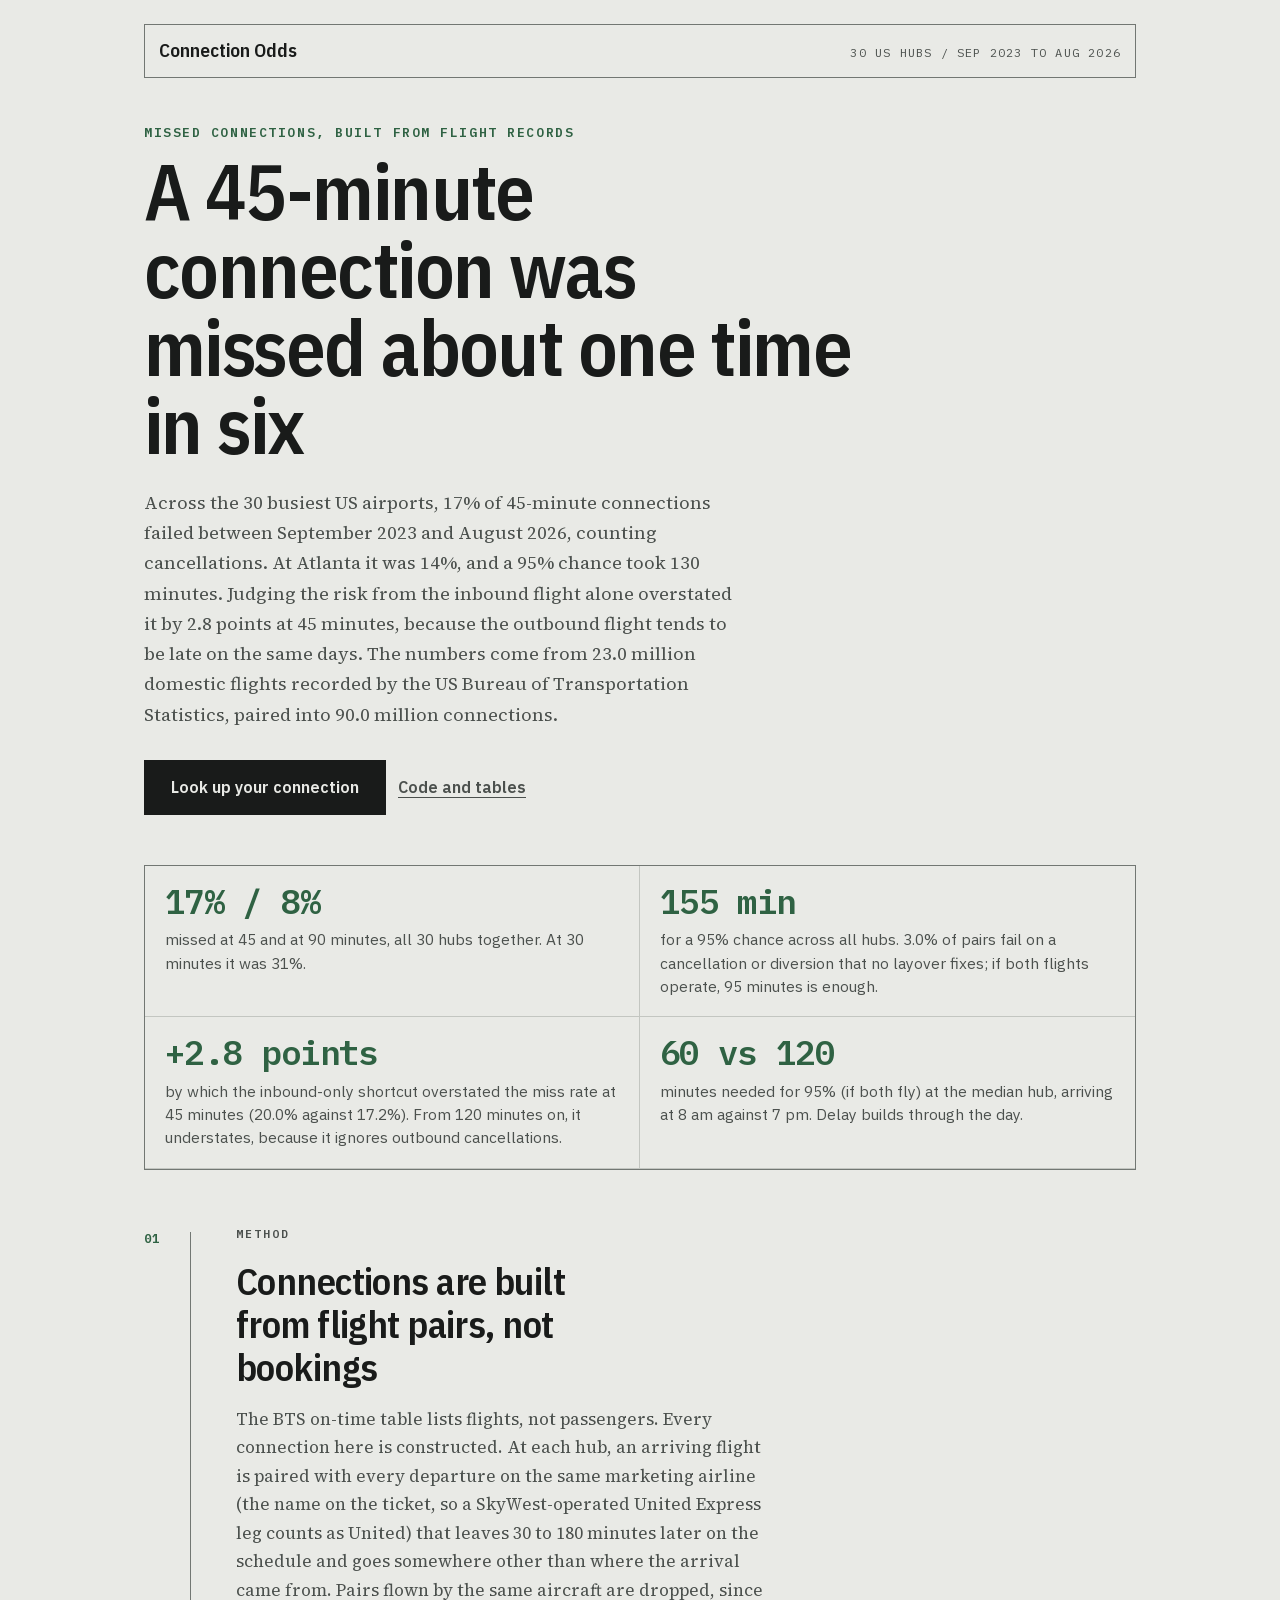
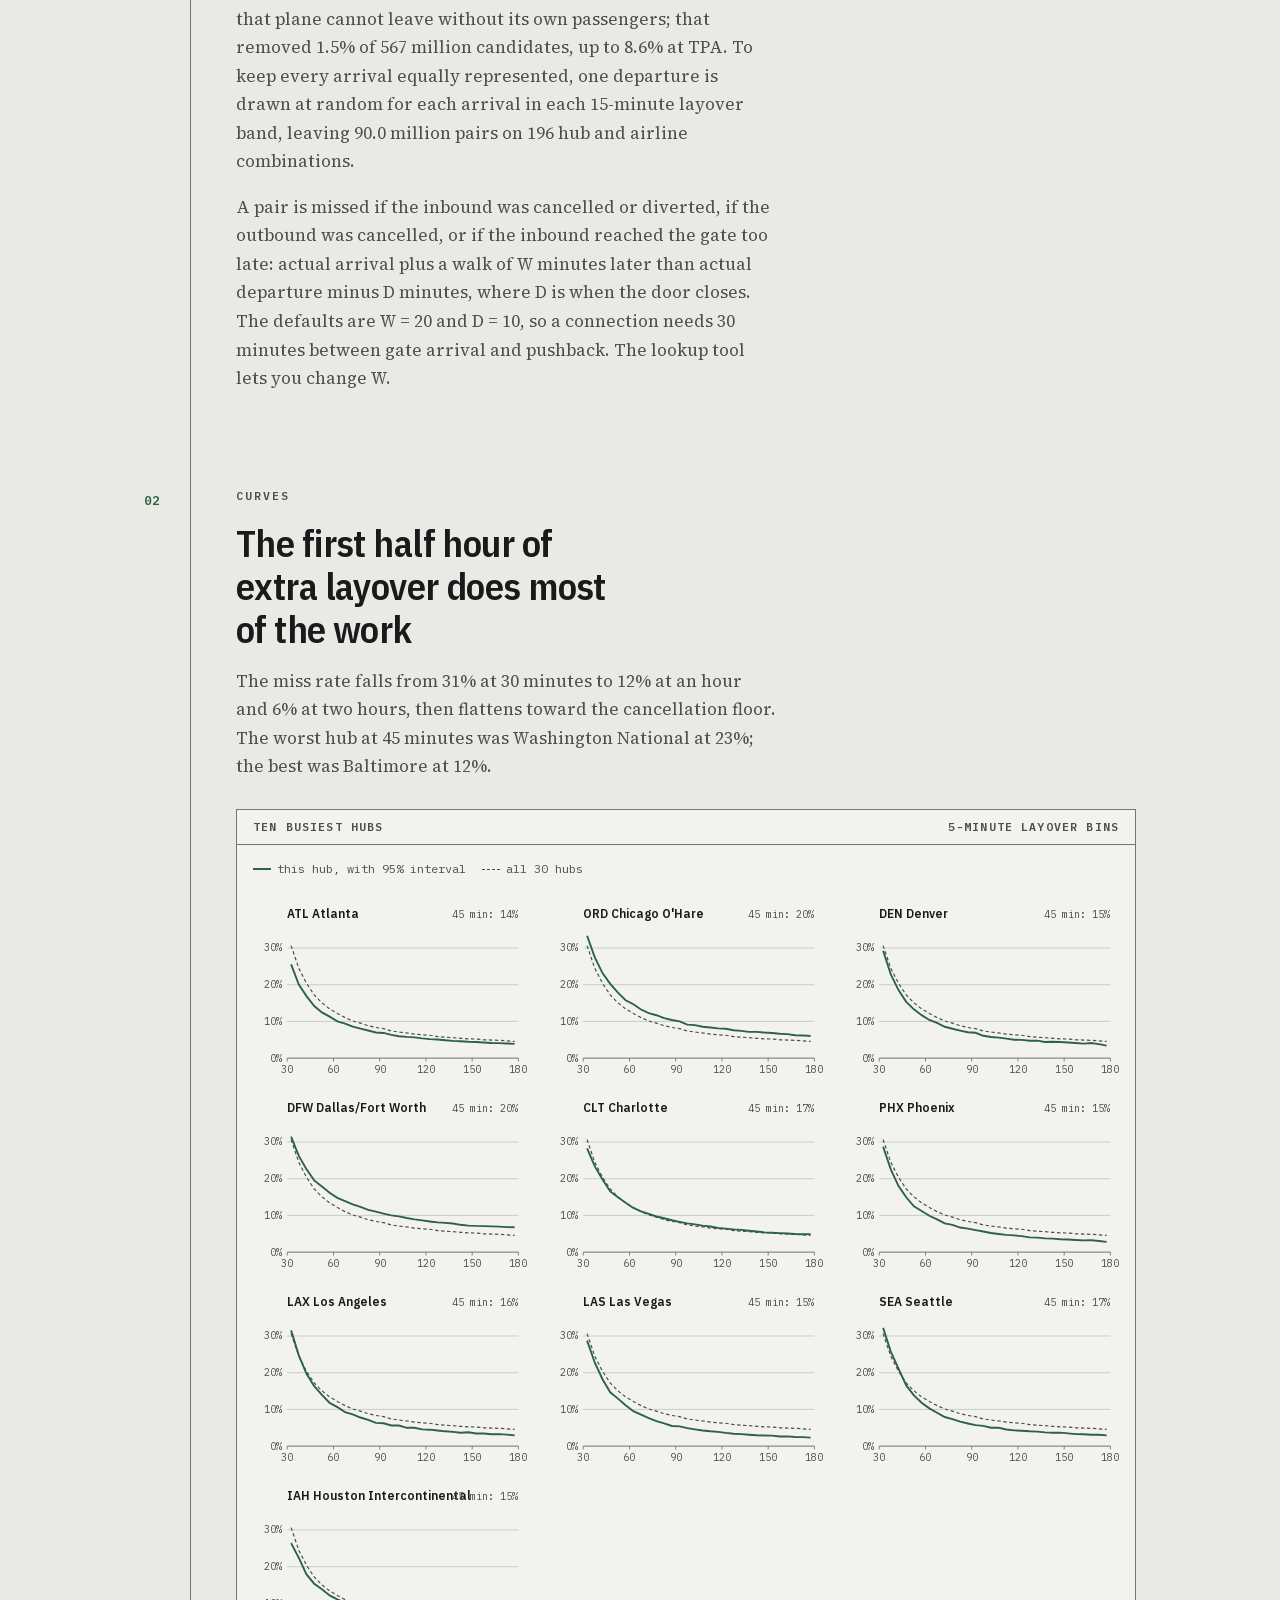
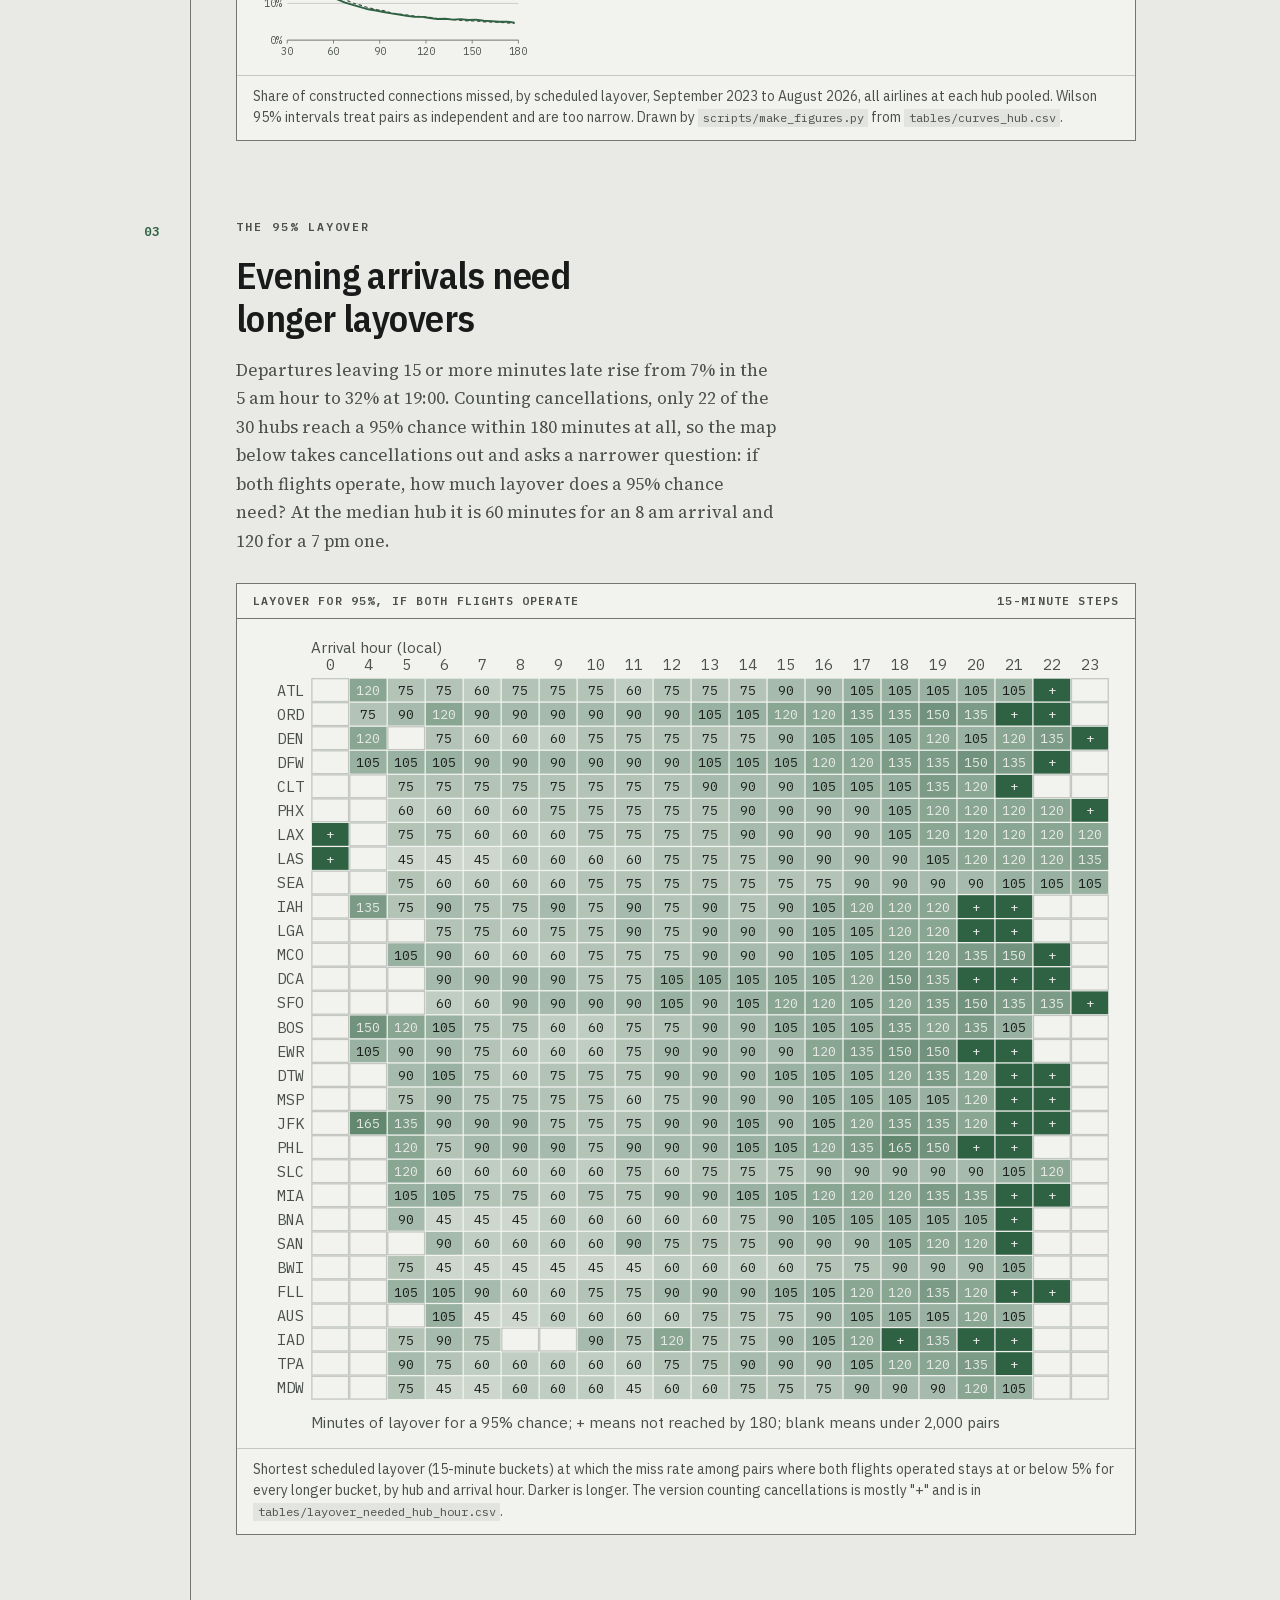
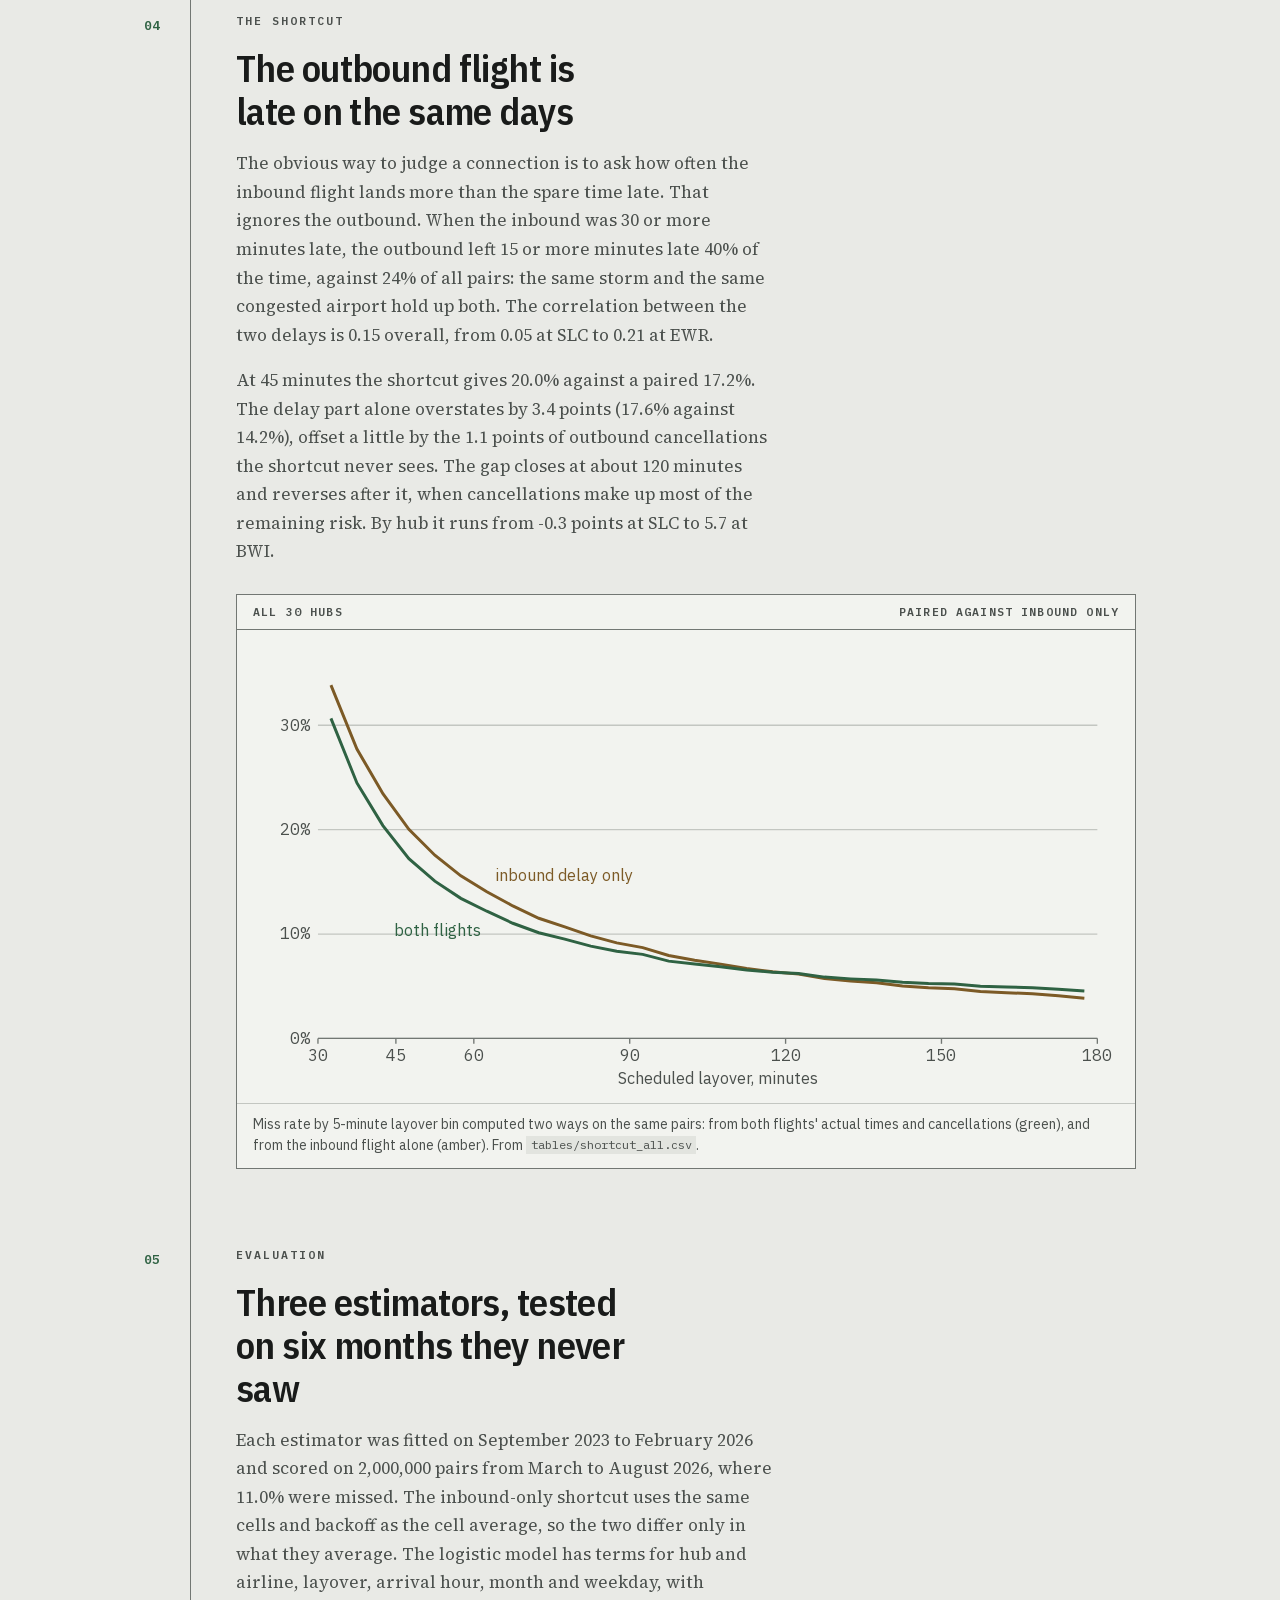
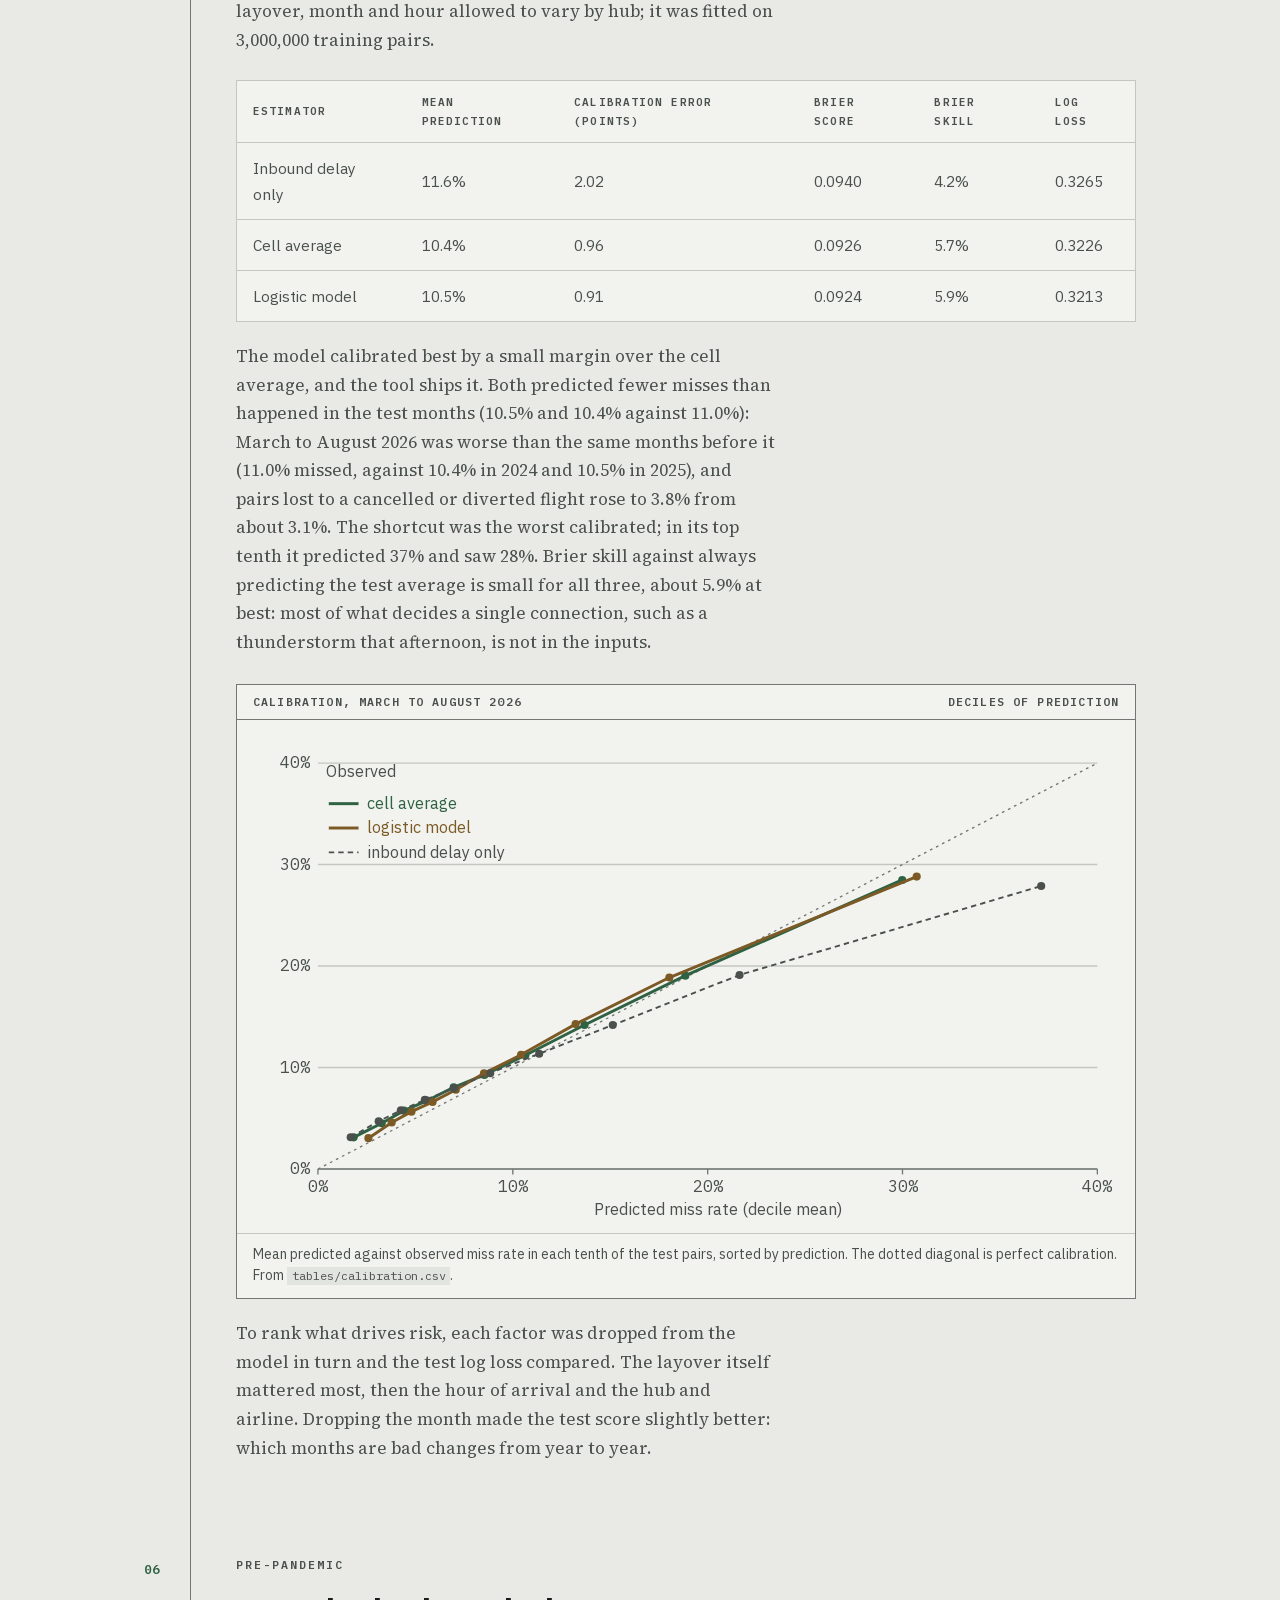
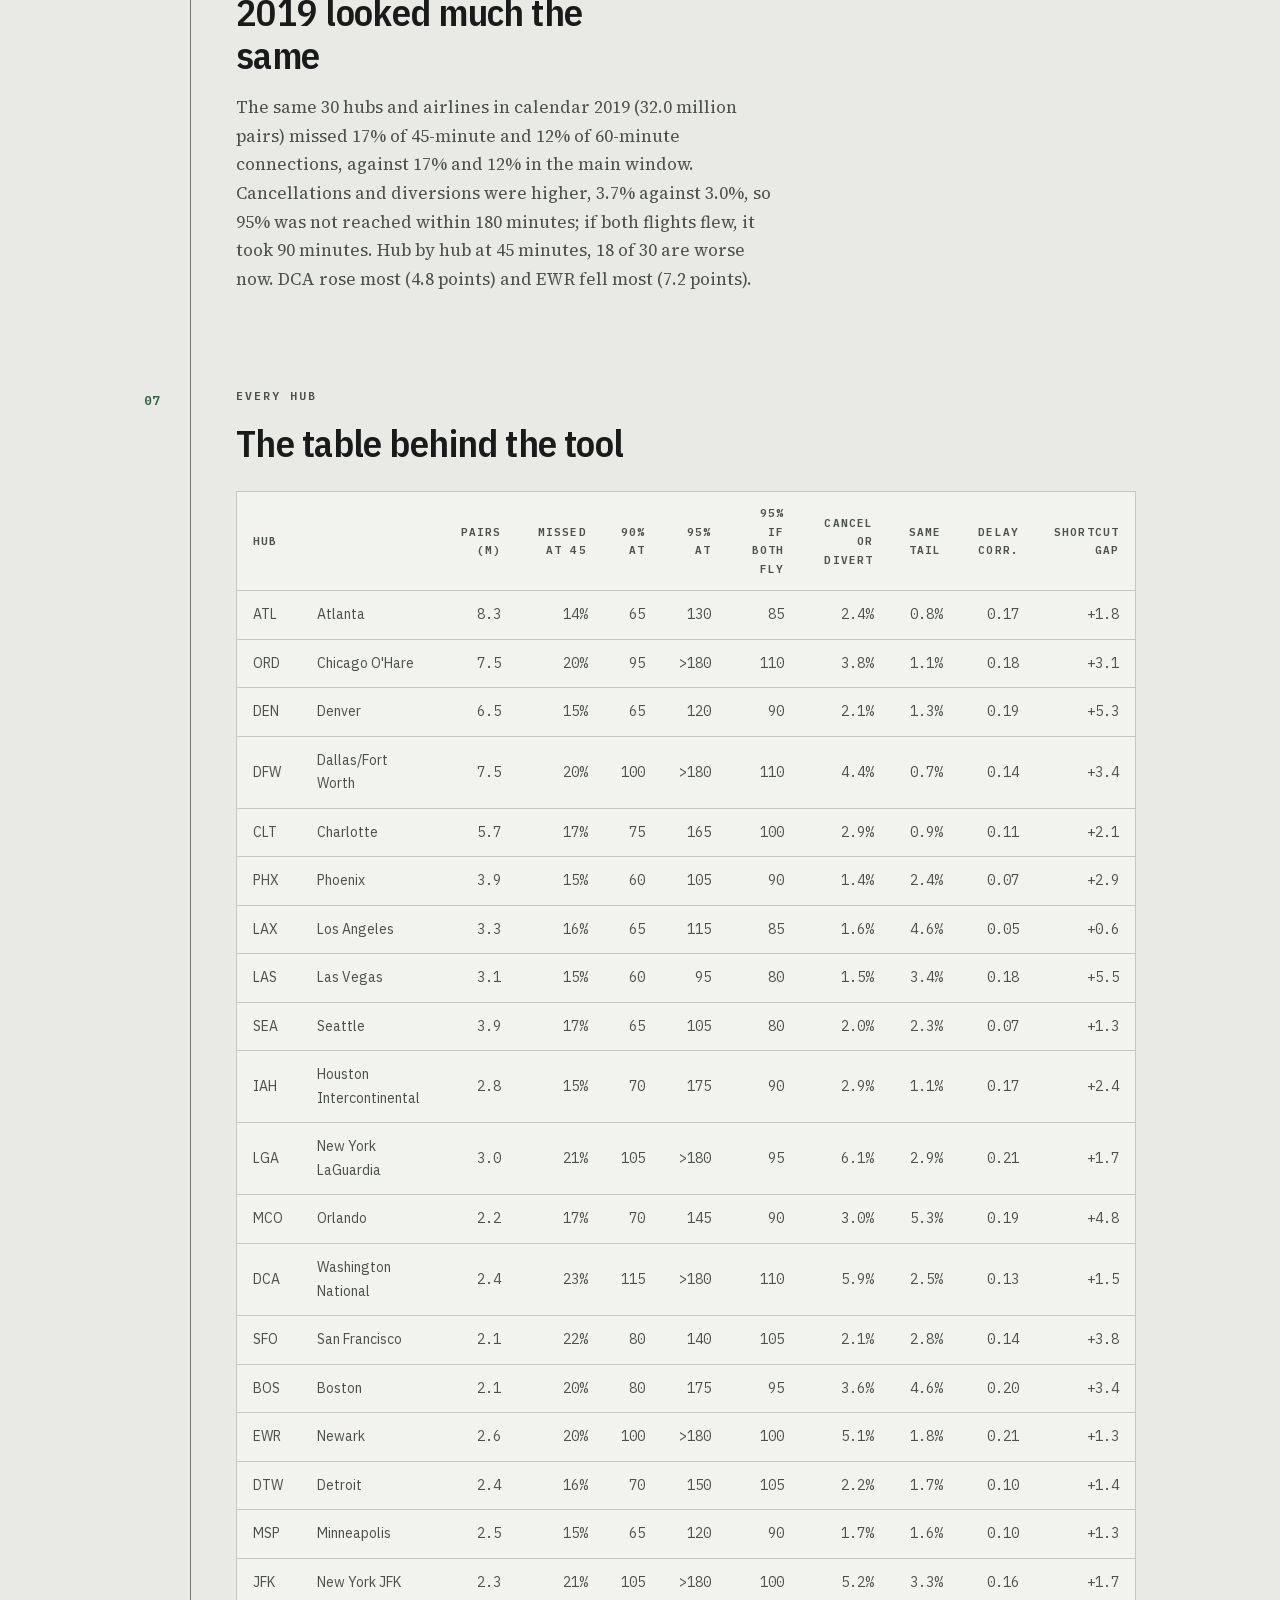
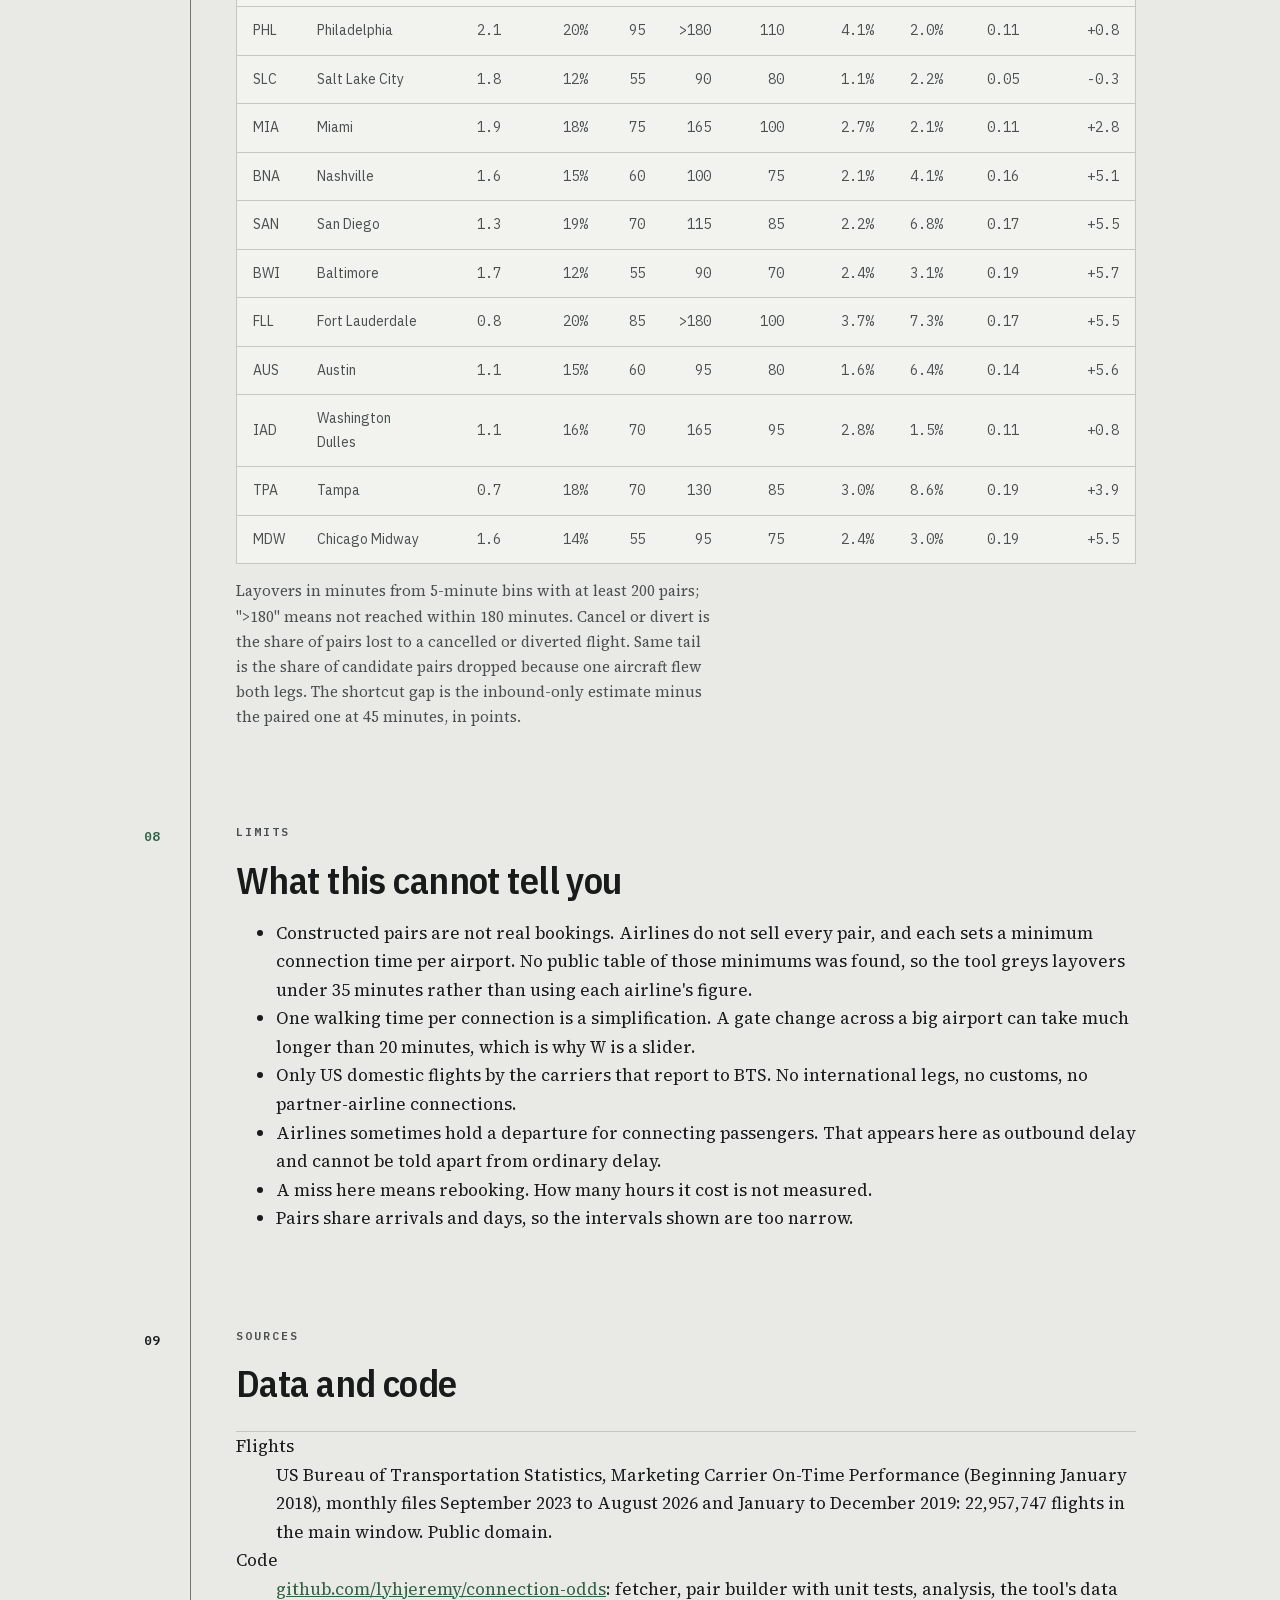
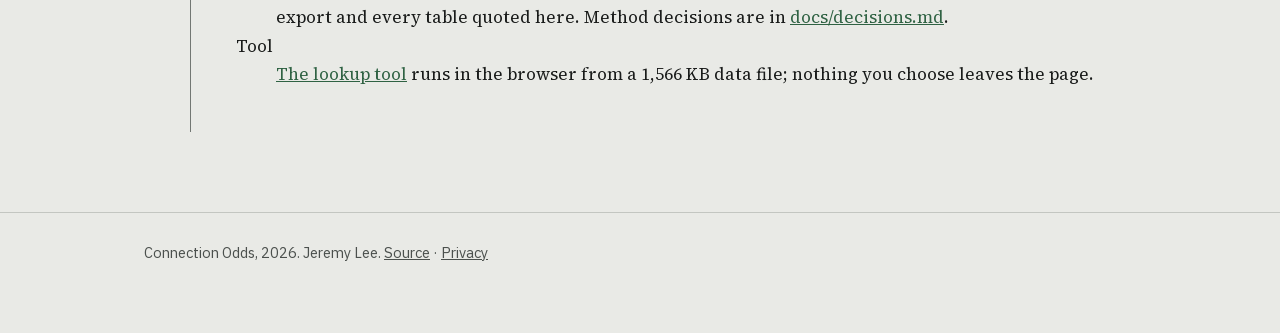
==== overview/index.html @ 23ae6567 "Connection Odds: missed-connection odds at 30 US hubs from BTS flight pairs Pair builder with tests," ====
<!doctype html>
<html lang="en">
<head>
<meta charset="utf-8" />
<meta name="viewport" content="width=device-width, initial-scale=1, viewport-fit=cover" />
<title>Connection Odds: how often a US domestic connection is missed</title>
<meta name="description" content="From 90.0 million flight pairs at 30 US hubs, September 2023 to August 2026: a 45-minute connection was missed 17% of the time, and at Atlanta a 95% chance took 130 minutes. Reading only the inbound delay overstated the risk by 2.8 points." />
<meta name="theme-color" content="#E9EAE6" />
<meta property="og:title" content="Connection Odds" />
<meta property="og:description" content="How long a layover you need at 30 US hubs, built from every domestic flight BTS recorded from September 2023 to August 2026." />
<meta property="og:type" content="article" />
<meta property="og:url" content="https://lyhjeremy.github.io/connection-odds/overview/" />
<link href="" rel="stylesheet" />
<style>
  :root {
    --paper: #E9EAE6;
    --card: #F2F3EF;
    --plate: #F2F3EF;
    --ink: #191B1A;
    --ink2: #4B504D;
    --muted: #4B504D;
    --rule: #C3C6C1;
    --accent: #2F6243;
    --accent2: #7C5A26;
    --link: #2F6243;
    --serif: "Source Serif 4", "Iowan Old Style", "Palatino Linotype", Palatino, serif;
    --sans: "IBM Plex Sans", "Helvetica Neue", Helvetica, Arial, sans-serif;
    --mono: "IBM Plex Mono", "SF Mono", Menlo, Consolas, monospace;
    --display: "IBM Plex Sans Condensed", "Arial Narrow", sans-serif;
    --edge: #727773;
    --spine:  92px;
    --col:    min(100% - 2.6rem, 62rem);
  }
  @media (prefers-color-scheme: dark) {
    :root {
      --paper: #161817;
      --card: #1F2220;
      --plate: #1F2220;
      --ink: #E3E5E1;
      --ink2: #A0A6A1;
      --muted: #A0A6A1;
      --rule: #373B38;
      --accent: #7DC096;
      --accent2: #CBA668;
      --link: #7DC096;
      --edge: #686E6A;
    }
  }

  @font-face{font-family:"Source Serif 4";src:url("../fonts/SourceSerif4-400.woff2")format("woff2");font-weight:400;font-display:swap}
  @font-face{font-family:"Source Serif 4";src:url("../fonts/SourceSerif4-600.woff2")format("woff2");font-weight:600;font-display:swap}
  @font-face{font-family:"IBM Plex Sans";src:url("../fonts/IBMPlexSans-400.woff2")format("woff2");font-weight:400;font-display:swap}
  @font-face{font-family:"IBM Plex Sans";src:url("../fonts/IBMPlexSans-600.woff2")format("woff2");font-weight:600;font-display:swap}
  @font-face{font-family:"IBM Plex Mono";src:url("../fonts/IBMPlexMono-400.woff2")format("woff2");font-weight:400;font-display:swap}

  * { box-sizing: border-box; border-radius: 0; }
  html { scroll-behavior: smooth; }
  body {
    margin: 0; background: var(--paper); color: var(--ink);
    font-family: var(--serif); font-size: clamp(17px, 0.55rem + 0.6vw, 19.5px);
    line-height: 1.68; -webkit-font-smoothing: antialiased; overflow-x: hidden;
  }
  img { max-width: 100%; height: auto; display: block; }
  a { color: var(--link); }
  :focus-visible { outline: 2px solid var(--accent); outline-offset: 3px; border-radius: 0; }
  strong { font-weight: 700; color: var(--ink); }
  code { font-family: var(--mono); font-size: .86em;
         background: color-mix(in srgb, var(--ink) 7%, transparent);
         padding: .12em .38em; border-radius: 0; }
  .wrap { width: var(--col); margin: 0 auto; }

  .eyebrow { font-family: var(--mono); font-weight: 600; font-size: 11.5px;
             letter-spacing: .17em; text-transform: uppercase; color: var(--muted);
             margin: 0 0 14px; }

  .masthead { display: flex; align-items: baseline; gap: 14px; flex-wrap: wrap; padding: 30px 0 0; }
  .logo { font-family: var(--sans); font-weight: 800; font-size: 21px;
          letter-spacing: -.02em; display: flex; align-items: center; gap: 9px; }
  .dot { width: 9px; height: 9px; border-radius: 0; background: var(--accent); flex: none; }
  .tagline { font-size: 15px; color: var(--ink2); font-family: var(--sans); }

  .hero { padding: 44px 0 54px; }
  .kicker { font-family: var(--sans); font-size: clamp(18px, 2.1vw, 23px); font-weight: 600;
            color: var(--muted); margin: 0 0 8px; letter-spacing: -.01em; }
  .hero h1 { font-family: var(--sans); font-size: clamp(37px, 6vw, 72px); font-weight: 800;
             letter-spacing: -.035em; line-height: 1.04; margin: 0; max-width: 17ch; }
  .hero-sub { margin: 24px 0 0; font-size: 1.06em; color: var(--ink2); max-width: 60ch; }

  .cta-row { display: flex; gap: 12px; flex-wrap: wrap; margin-top: 30px; align-items: center; }
  .btn { display: inline-block; padding: 13px 26px; border-radius: 0;
         font-family: var(--sans); font-weight: 700; font-size: 16px;
         text-decoration: none; border: 1px solid var(--ink); }
  .btn:hover { transform: translateY(-1px); }
  .btn-primary { background: var(--ink); color: var(--paper); }
  .textlink { font-family: var(--sans); font-size: 16px; font-weight: 600; color: var(--ink2);
              text-decoration: underline; text-underline-offset: 4px;
              text-decoration-thickness: 1px; }
  .textlink:hover { color: var(--ink); }

  .claims { display: grid; grid-template-columns: 1fr; gap: 0 52px; margin: 50px 0 0; }
  @media (min-width: 760px) { .claims { grid-template-columns: 1fr 1fr; } }
  .claim { padding: 18px 0 20px; border-top: 1px solid var(--rule); }
  .claim:first-child, .claim:nth-child(2) { border-top: 2px solid var(--ink); }
  @media (max-width: 759px) { .claim:nth-child(2) { border-top: 1px solid var(--rule); } }
  .claim .n { font-family: var(--sans); font-weight: 800; font-size: 40px; line-height: 1.05;
              color: var(--accent); letter-spacing: -.03em; font-variant-numeric: tabular-nums; }
  .claim h3 { margin: 0 0 6px; }
  .claim p { margin: 9px 0 0; font-size: 15.5px; color: var(--ink2); line-height: 1.5;
             font-family: var(--sans); }

  .route { position: relative; padding-bottom: 30px; }
  .route::before { content: ""; position: absolute; left: calc(var(--spine) / 2); top: 8px;
                   bottom: 80px; width: 2px; background: var(--rule); }
  .stop { position: relative; padding: 0 0 76px var(--spine); }
  .stop::before { content: ""; position: absolute; left: calc(var(--spine) / 2 - 7px); top: 7px;
                  width: 16px; height: 16px; border-radius: 0;
                  background: var(--paper); border: 2px solid var(--ink); box-sizing: border-box; }
  .stop--key::before { background: var(--accent); border-color: var(--accent); }
  .stop--warn::before { background: var(--accent2); border-color: var(--accent2); }
  .stop--end::before { background: var(--ink); }

  h2 { font-family: var(--sans); font-size: clamp(27px, 3.7vw, 38px); font-weight: 800;
       letter-spacing: -.027em; line-height: 1.13; margin: 12px 0 16px; max-width: 19ch; }
  h3 { font-family: var(--sans); font-size: 17px; font-weight: 700; margin: 0 0 7px;
       letter-spacing: -.012em; }
  .stop p { margin: 0 0 17px; max-width: 60ch; color: var(--ink2); }

  .bignum { font-family: var(--sans); font-weight: 800; font-size: clamp(74px, 10vw, 128px);
            line-height: .86; letter-spacing: -.05em; margin: 6px 0 4px; color: var(--accent);
            font-variant-numeric: tabular-nums; }
  .bignum-note { font-family: var(--sans); font-size: 16px; color: var(--muted); margin: 0 0 20px; }

  /* A white-background chart would glow in dark mode; the plate makes it read
     as a deliberately printed page instead. */
  figure { margin: 28px 0 0; }
  .plate { background: var(--plate); border: 1px solid var(--rule); border-radius: 0;
           padding: 14px; overflow: hidden; }
  .plate img { border-radius: 0; }
  .plate--flush { padding: 0; }
  .shot { border-radius: 0; border: 1px solid var(--rule);
          overflow: hidden; background: var(--card); }
  /* min() so the cap never exceeds the column on a phone */
  .shot--narrow { max-width: min(430px, 100%); }
  figcaption { margin-top: 11px; font-family: var(--sans); font-size: 14.5px;
               color: var(--muted); line-height: 1.5; }
  .panels { display: grid; grid-template-columns: repeat(auto-fit, minmax(258px, 1fr));
            gap: 22px; margin-top: 28px; }
  .panels figure { margin: 0; }

  .pull { margin: 30px 0 0; padding: 20px 25px; border-left: 3px solid var(--accent);
          background: color-mix(in srgb, var(--accent) 7%, transparent);
          border-radius: 0; }
  .pull p { margin: 0 0 9px; color: var(--ink); max-width: none; }
  .pull p:last-of-type { margin: 0; }
  .pull .who { font-family: var(--mono); font-size: 11px; letter-spacing: .12em;
               text-transform: uppercase; color: var(--muted); display: block; margin-top: 9px; }

  .grid { display: grid; grid-template-columns: repeat(auto-fit, minmax(238px, 1fr));
          gap: 1px; margin-top: 28px; background: var(--rule);
          border: 1px solid var(--rule); border-radius: 0; overflow: hidden; }
  .cell { background: var(--paper); padding: 22px 20px; }
  .cell p { font-size: 15px; margin: 0; color: var(--ink2); max-width: none;
            line-height: 1.55; font-family: var(--sans); }

  /* results tables: scroll inside their own box, never the page */
  .tablewrap { margin-top: 26px; overflow-x: auto; border: 1px solid var(--rule);
               border-radius: 0; background: var(--card); }
  table { border-collapse: collapse; width: 100%; min-width: 480px;
          font-family: var(--sans); font-size: 15.5px; }
  th, td { padding: 12px 16px; text-align: left; border-bottom: 1px solid var(--rule); }
  th { font-family: var(--mono); font-size: 11px; letter-spacing: .1em;
       text-transform: uppercase; color: var(--muted); font-weight: 600; }
  td { color: var(--ink2); font-variant-numeric: tabular-nums; }
  tr:last-child td { border-bottom: 0; }
  .win td { color: var(--ink); font-weight: 700;
            background: color-mix(in srgb, var(--accent) 8%, transparent); }

  /* real terminal output, quoted verbatim */
  .term { margin-top: 26px; background: #14141f; color: #e6e3da; border-radius: 0;
          padding: 18px 20px; overflow-x: auto;
          border: 1px solid #2a2a3a; }
  .term pre { margin: 0; font-family: var(--mono); font-size: 13px; line-height: 1.62;
              white-space: pre; }
  .term .c { color: #9aa08f; }
  .term .g { color: #7fd18f; }
  .term .y { color: #E3BC5E; }

  .specs { margin-top: 26px; border-top: 1px solid var(--rule); }
  .spec { display: grid; grid-template-columns: 1fr; gap: 2px;
          padding: 14px 0; border-bottom: 1px solid var(--rule); }
  @media (min-width: 700px) { .spec { grid-template-columns: 178px 1fr; gap: 24px; } }
  .spec dt { font-family: var(--mono); font-size: 11.5px; letter-spacing: .1em;
             text-transform: uppercase; color: var(--muted); padding-top: 4px; }
  .spec dd { margin: 0; font-size: 16px; color: var(--ink2); font-family: var(--sans); }

  .close { padding: 6px 0 80px var(--spine); position: relative; }
  .close h2 { max-width: 20ch; }
  footer { border-top: 1px solid var(--rule); padding: 28px 0 60px;
           font-family: var(--sans); font-size: 14.5px; color: var(--muted); }
  footer a { color: var(--ink2); }
  footer p { margin: 0 0 8px; }

  @media (max-width: 640px) {
    :root { --spine: 38px; }
    .hero { padding: 36px 0 46px; }
    .stop { padding-bottom: 58px; }
    .plate { padding: 9px; }
    .term { padding: 14px 14px; }
    .term pre { font-size: 11.5px; }
  }
  @media (prefers-reduced-motion: reduce) {
    html { scroll-behavior: auto; }
    .btn { }
  }
  @font-face{font-family:"IBM Plex Sans Condensed";src:url("../fonts/IBMPlexSansCondensed-600.woff2")format("woff2");font-weight:600;font-style:normal;font-display:swap}
  @font-face{font-family:"IBM Plex Mono";src:url("../fonts/IBMPlexMono-600.woff2")format("woff2");font-weight:600;font-style:normal;font-display:swap}

  .btn:hover { transform: none; background: var(--accent); border-color: var(--accent); color: var(--paper); }
  .pull { border: 1px solid var(--edge); border-left: 1px solid var(--edge); background: transparent; }
  .term { background: var(--card); color: var(--ink); border: 1px solid var(--rule); }
  .term .c { color: var(--muted); } .term .g { color: var(--accent2); } .term .y { color: var(--accent); }
  .logo, .hero h1, h2, .claim .n, .bignum { font-family: var(--display); }

  /* Workshop: an engineering spec sheet. Condensed headings, mono labels, numbered sections. */
  .masthead { border: 1px solid var(--edge); padding: 10px 14px; margin-top: 24px; justify-content: space-between; }
  .logo { font-weight: 600; font-size: 19px; letter-spacing: 0; }
  .tagline { font-family: var(--mono); font-size: 12px; text-transform: uppercase; letter-spacing: .1em; }
  .hero h1 { font-weight: 600; font-size: clamp(40px, 6.4vw, 78px); letter-spacing: -.02em; line-height: 1; max-width: 17ch; }
  .kicker { font-family: var(--mono); font-weight: 600; font-size: 13px; text-transform: uppercase; letter-spacing: .12em; color: var(--accent); }
  h2 { font-weight: 600; letter-spacing: -.015em; font-size: clamp(28px, 3.6vw, 38px); }
  .claims { border: 1px solid var(--edge); gap: 0; }
  .claim, .claim:first-child, .claim:nth-child(2) { border-top: 0; border-bottom: 1px solid var(--rule); padding: 18px 20px; }
  @media (min-width: 760px) { .claim:nth-child(odd) { border-right: 1px solid var(--rule); } }
  .claim .n { font-family: var(--mono); font-weight: 600; font-size: 34px; letter-spacing: -.02em; }
  .bignum { font-family: var(--mono); font-weight: 600; letter-spacing: -.04em; }
  .route { counter-reset: sec; }
  .route::before { width: 1px; background: var(--edge); }
  .stop { counter-increment: sec; }
  .stop::before { content: counter(sec, decimal-leading-zero); width: auto; height: auto; left: 0; top: 4px;
                  border: 0; background: none; font: 600 13px/1 var(--mono); color: var(--accent); padding: 4px 0;
                  background: var(--paper); }
  .stop--key::before, .stop--warn::before, .stop--end::before { background: var(--paper); border: 0; }
  .stop--end::before { color: var(--ink); }

</style>
</head>
<body>
<style>
  .calc { border: 1px solid var(--edge); background: var(--card); margin: 28px 0 0; }
  .calc-head { display: flex; justify-content: space-between; gap: 6px 12px; flex-wrap: wrap; padding: 9px 16px;
               border-bottom: 1px solid var(--edge); font: 600 11.5px/1.4 var(--mono); letter-spacing: .1em;
               text-transform: uppercase; color: var(--muted); }
  .calc-body { padding: 16px 16px 10px; }
  .calc .calc-title { font: 600 clamp(19px, 2.4vw, 24px)/1.25 var(--display); color: var(--ink); margin: 0 0 4px; max-width: none; }
  .calc .calc-foot { margin: 0; max-width: none; padding: 10px 16px 12px; border-top: 1px solid var(--rule);
                     font: 14px/1.5 var(--sans); color: var(--muted); }
  .calc svg { display: block; width: 100%; height: auto; }
  .panels { display: grid; grid-template-columns: repeat(auto-fill, minmax(260px, 1fr)); gap: 14px 22px; }
  .hscroll { overflow-x: auto; }
  .hscroll svg { min-width: 600px; }
  .lg { display: flex; flex-wrap: wrap; gap: 4px 16px; font: 12px var(--mono); color: var(--ink2); margin: 0 0 10px; }
  .lg span::before { content: ""; display: inline-block; width: 18px; height: 0; margin-right: 6px; vertical-align: 3px; border-top: 2px solid var(--accent); }
  .lg .l0::before { border-top: 1.5px dashed var(--muted); }
  .lg .l2::before { border-top-color: var(--accent2); }
  .hubs { min-width: 860px; font-size: 14px; }
  .hubs td.num, .hubs th.num { text-align: right; font-family: var(--mono); }
</style>

<div class="wrap">
  <header class="masthead">
    <div class="logo">Connection Odds</div>
    <div class="tagline">30 US hubs / Sep 2023 to Aug 2026</div>
  </header>

  <section class="hero">
    <p class="kicker">Missed connections, built from flight records</p>
    <h1>A 45-minute connection was missed about one time in six</h1>
    <p class="hero-sub">
      Across the 30 busiest US airports, 17% of 45-minute connections
      failed between September 2023 and August 2026, counting cancellations.
      At Atlanta it was 14%, and a 95% chance took
      130 minutes. Judging the risk from the inbound flight alone
      overstated it by 2.8 points at 45 minutes, because the outbound
      flight tends to be late on the same days. The numbers come from
      23.0 million domestic flights recorded by the US Bureau of
      Transportation Statistics, paired into 90.0 million connections.
    </p>
    <div class="cta-row">
      <a class="btn btn-primary" href="../">Look up your connection</a>
      <a class="textlink" href="https://github.com/lyhjeremy/connection-odds">Code and tables</a>
    </div>
    <div class="claims">
      <div class="claim">
        <div class="n">17% / 8%</div>
        <p>missed at 45 and at 90 minutes, all 30 hubs together. At 30 minutes it was 31%.</p>
      </div>
      <div class="claim">
        <div class="n">155 min</div>
        <p>for a 95% chance across all hubs. 3.0% of pairs fail on a cancellation or diversion that no layover fixes; if both flights operate, 95 minutes is enough.</p>
      </div>
      <div class="claim">
        <div class="n">+2.8 points</div>
        <p>by which the inbound-only shortcut overstated the miss rate at 45 minutes (20.0% against 17.2%). From 120 minutes on, it understates, because it ignores outbound cancellations.</p>
      </div>
      <div class="claim">
        <div class="n">60 vs 120</div>
        <p>minutes needed for 95% (if both fly) at the median hub, arriving at 8 am against 7 pm. Delay builds through the day.</p>
      </div>
    </div>
  </section>
</div>

<div class="wrap">
<div class="route">

  <section class="stop stop--key">
    <p class="eyebrow">Method</p>
    <h2>Connections are built from flight pairs, not bookings</h2>
    <p>
      The BTS on-time table lists flights, not passengers. Every connection
      here is constructed. At each hub, an arriving flight is paired with
      every departure on the same marketing airline (the name on the ticket,
      so a SkyWest-operated United Express leg counts as United) that leaves
      30 to 180 minutes later on the schedule and goes somewhere other than
      where the arrival came from. Pairs flown by the same aircraft are dropped,
      since that plane cannot leave without its own passengers; that removed
      1.5% of 567 million candidates, up to
      8.6% at TPA. To keep every arrival equally
      represented, one departure is drawn at random for each arrival in each
      15-minute layover band, leaving 90.0 million pairs on
      196 hub and airline combinations.
    </p>
    <p>
      A pair is missed if the inbound was cancelled or diverted, if the outbound
      was cancelled, or if the inbound reached the gate too late: actual arrival
      plus a walk of W minutes later than actual departure minus D minutes,
      where D is when the door closes. The defaults are W = 20 and D = 10, so
      a connection needs 30 minutes between gate arrival and pushback. The
      lookup tool lets you change W.
    </p>
  </section>

  <section class="stop">
    <p class="eyebrow">Curves</p>
    <h2>The first half hour of extra layover does most of the work</h2>
    <p>
      The miss rate falls from 31% at 30 minutes to 12% at an
      hour and 6% at two hours, then flattens toward the cancellation
      floor. The worst hub at 45 minutes was Washington National at 23%;
      the best was Baltimore at 12%.
    </p>
    <figure class="calc">
      <div class="calc-head"><span>Ten busiest hubs</span><span>5-minute layover bins</span></div>
      <div class="calc-body">
        <div class="lg"><span class="l1">this hub, with 95% interval</span><span class="l0">all 30 hubs</span></div>
        <div class="panels">
          <svg viewBox="0 0 320 210" role="img" aria-label="Atlanta: missed connections fall from 26% at 30 minutes to 4% at 175 to 180 minutes"><style>
.co-t{font-family:var(--font-body,var(--sans,"IBM Plex Sans",Helvetica,Arial,sans-serif));fill:var(--ink-2,var(--muted,#4B504D));font-size:12px}
.co-n{font-family:var(--font-mono,var(--mono,"IBM Plex Mono",Menlo,monospace))}
.co-h{fill:var(--ink,#191B1A);font-weight:600;font-size:14px}
.co-g{stroke:var(--rule,#C3C6C1);stroke-width:1;fill:none}
.co-a{stroke:var(--edge,var(--muted,#727773));stroke-width:1;fill:none}
.co-s1{stroke:var(--signal,var(--accent,#2F6243));stroke-width:2.2;fill:none}
.co-s2{stroke:var(--signal-2,var(--accent2,#7C5A26));stroke-width:2.2;fill:none}
.co-s0{stroke:var(--ink-2,var(--muted,#4B504D));stroke-width:1.4;fill:none;stroke-dasharray:4 3}
.co-band{fill:var(--signal,var(--accent,#2F6243));opacity:.16}
.co-f1{fill:var(--signal,var(--accent,#2F6243))}
.co-f2{fill:var(--signal-2,var(--accent2,#7C5A26))}
.co-f0{fill:var(--ink-2,var(--muted,#4B504D))}
.co-cell{fill:var(--signal,var(--accent,#2F6243))}
.co-na{fill:var(--panel,var(--card,#F2F3EF));stroke:var(--rule,#C3C6C1)}
.co-ct{font-size:10.5px;fill:var(--ink,#191B1A)}
.co-ci{font-size:10.5px;fill:var(--paper,#E9EAE6)}
</style><line class="co-g" x1="40" x2="310" y1="180.0" y2="180.0"/><text class="co-t co-n" x="34.0" y="184.0" text-anchor="end" >0%</text><line class="co-g" x1="40" x2="310" y1="137.1" y2="137.1"/><text class="co-t co-n" x="34.0" y="141.1" text-anchor="end" >10%</text><line class="co-g" x1="40" x2="310" y1="94.3" y2="94.3"/><text class="co-t co-n" x="34.0" y="98.3" text-anchor="end" >20%</text><line class="co-g" x1="40" x2="310" y1="51.4" y2="51.4"/><text class="co-t co-n" x="34.0" y="55.4" text-anchor="end" >30%</text><line class="co-a" x1="40.0" x2="40.0" y1="180" y2="184"/><text class="co-t co-n" x="40.0" y="197.0" text-anchor="middle" >30</text><line class="co-a" x1="94.0" x2="94.0" y1="180" y2="184"/><text class="co-t co-n" x="94.0" y="197.0" text-anchor="middle" >60</text><line class="co-a" x1="148.0" x2="148.0" y1="180" y2="184"/><text class="co-t co-n" x="148.0" y="197.0" text-anchor="middle" >90</text><line class="co-a" x1="202.0" x2="202.0" y1="180" y2="184"/><text class="co-t co-n" x="202.0" y="197.0" text-anchor="middle" >120</text><line class="co-a" x1="256.0" x2="256.0" y1="180" y2="184"/><text class="co-t co-n" x="256.0" y="197.0" text-anchor="middle" >150</text><line class="co-a" x1="310.0" x2="310.0" y1="180" y2="184"/><text class="co-t co-n" x="310.0" y="197.0" text-anchor="middle" >180</text><line class="co-a" x1="40" x2="310" y1="180" y2="180"/><polyline class="co-s0" points="44.5,48.6 53.5,75.1 62.5,92.6 71.5,106.2 80.5,115.4 89.5,122.5 98.5,127.8 107.5,132.7 116.5,136.6 125.5,139.2 134.5,142.1 143.5,144.2 152.5,145.5 161.5,148.3 170.5,149.5 179.5,150.6 188.5,151.9 197.5,152.8 206.5,153.3 215.5,154.8 224.5,155.6 233.5,156.1 242.5,156.9 251.5,157.5 260.5,157.7 269.5,158.6 278.5,158.9 287.5,159.2 296.5,159.8 305.5,160.5"/><polygon class="co-band" points="44.5,69.9 53.5,93.3 62.5,107.1 71.5,118.7 80.5,126.0 89.5,131.1 98.5,136.7 107.5,139.3 116.5,142.9 125.5,145.1 134.5,147.3 143.5,149.6 152.5,150.2 161.5,152.6 170.5,154.1 179.5,154.9 188.5,155.4 197.5,156.5 206.5,157.5 215.5,157.9 224.5,158.7 233.5,159.5 242.5,160.0 251.5,160.5 260.5,160.8 269.5,161.4 278.5,161.9 287.5,162.2 296.5,162.6 305.5,163.1 305.5,163.7 296.5,163.2 287.5,162.8 278.5,162.6 269.5,162.1 260.5,161.5 251.5,161.1 242.5,160.7 233.5,160.2 224.5,159.4 215.5,158.6 206.5,158.2 197.5,157.2 188.5,156.1 179.5,155.6 170.5,154.9 161.5,153.3 152.5,151.0 143.5,150.5 134.5,148.1 125.5,146.0 116.5,143.8 107.5,140.2 98.5,137.6 89.5,132.1 80.5,127.1 71.5,119.8 62.5,108.2 53.5,94.6 44.5,71.3"/><polyline class="co-s1" points="44.5,70.6 53.5,94.0 62.5,107.6 71.5,119.2 80.5,126.6 89.5,131.6 98.5,137.1 107.5,139.7 116.5,143.3 125.5,145.6 134.5,147.7 143.5,150.1 152.5,150.6 161.5,152.9 170.5,154.5 179.5,155.2 188.5,155.7 197.5,156.9 206.5,157.8 215.5,158.3 224.5,159.1 233.5,159.8 242.5,160.3 251.5,160.8 260.5,161.1 269.5,161.7 278.5,162.3 287.5,162.5 296.5,162.9 305.5,163.4"/><text class="co-t co-h" x="40.0" y="16.0" text-anchor="start" >ATL Atlanta</text><text class="co-t co-n" x="310.0" y="16.0" text-anchor="end" >45 min: 14%</text></svg>
          <svg viewBox="0 0 320 210" role="img" aria-label="Chicago O'Hare: missed connections fall from 33% at 30 minutes to 6% at 175 to 180 minutes"><line class="co-g" x1="40" x2="310" y1="180.0" y2="180.0"/><text class="co-t co-n" x="34.0" y="184.0" text-anchor="end" >0%</text><line class="co-g" x1="40" x2="310" y1="137.1" y2="137.1"/><text class="co-t co-n" x="34.0" y="141.1" text-anchor="end" >10%</text><line class="co-g" x1="40" x2="310" y1="94.3" y2="94.3"/><text class="co-t co-n" x="34.0" y="98.3" text-anchor="end" >20%</text><line class="co-g" x1="40" x2="310" y1="51.4" y2="51.4"/><text class="co-t co-n" x="34.0" y="55.4" text-anchor="end" >30%</text><line class="co-a" x1="40.0" x2="40.0" y1="180" y2="184"/><text class="co-t co-n" x="40.0" y="197.0" text-anchor="middle" >30</text><line class="co-a" x1="94.0" x2="94.0" y1="180" y2="184"/><text class="co-t co-n" x="94.0" y="197.0" text-anchor="middle" >60</text><line class="co-a" x1="148.0" x2="148.0" y1="180" y2="184"/><text class="co-t co-n" x="148.0" y="197.0" text-anchor="middle" >90</text><line class="co-a" x1="202.0" x2="202.0" y1="180" y2="184"/><text class="co-t co-n" x="202.0" y="197.0" text-anchor="middle" >120</text><line class="co-a" x1="256.0" x2="256.0" y1="180" y2="184"/><text class="co-t co-n" x="256.0" y="197.0" text-anchor="middle" >150</text><line class="co-a" x1="310.0" x2="310.0" y1="180" y2="184"/><text class="co-t co-n" x="310.0" y="197.0" text-anchor="middle" >180</text><line class="co-a" x1="40" x2="310" y1="180" y2="180"/><polyline class="co-s0" points="44.5,48.6 53.5,75.1 62.5,92.6 71.5,106.2 80.5,115.4 89.5,122.5 98.5,127.8 107.5,132.7 116.5,136.6 125.5,139.2 134.5,142.1 143.5,144.2 152.5,145.5 161.5,148.3 170.5,149.5 179.5,150.6 188.5,151.9 197.5,152.8 206.5,153.3 215.5,154.8 224.5,155.6 233.5,156.1 242.5,156.9 251.5,157.5 260.5,157.7 269.5,158.6 278.5,158.9 287.5,159.2 296.5,159.8 305.5,160.5"/><polygon class="co-band" points="44.5,36.2 53.5,61.5 62.5,80.1 71.5,92.6 80.5,102.8 89.5,111.8 98.5,116.6 107.5,122.7 116.5,127.0 125.5,129.5 134.5,132.7 143.5,135.0 152.5,136.7 161.5,140.5 170.5,141.0 179.5,142.8 188.5,143.7 197.5,144.8 206.5,145.2 215.5,146.9 224.5,147.7 233.5,148.8 242.5,149.0 251.5,149.6 260.5,150.1 269.5,151.0 278.5,151.5 287.5,152.9 296.5,153.1 305.5,153.8 305.5,154.6 296.5,153.9 287.5,153.7 278.5,152.3 269.5,151.9 260.5,151.0 251.5,150.5 242.5,149.9 233.5,149.8 224.5,148.7 215.5,147.9 206.5,146.2 197.5,145.7 188.5,144.7 179.5,143.7 170.5,142.0 161.5,141.4 152.5,137.6 143.5,136.0 134.5,133.7 125.5,130.4 116.5,128.0 107.5,123.8 98.5,117.7 89.5,112.9 80.5,104.1 71.5,93.9 62.5,81.4 53.5,63.3 44.5,38.0"/><polyline class="co-s1" points="44.5,37.1 53.5,62.4 62.5,80.7 71.5,93.2 80.5,103.5 89.5,112.4 98.5,117.1 107.5,123.2 116.5,127.5 125.5,129.9 134.5,133.2 143.5,135.5 152.5,137.1 161.5,140.9 170.5,141.5 179.5,143.3 188.5,144.2 197.5,145.3 206.5,145.7 215.5,147.4 224.5,148.2 233.5,149.3 242.5,149.4 251.5,150.1 260.5,150.6 269.5,151.5 278.5,151.9 287.5,153.3 296.5,153.5 305.5,154.2"/><text class="co-t co-h" x="40.0" y="16.0" text-anchor="start" >ORD Chicago O'Hare</text><text class="co-t co-n" x="310.0" y="16.0" text-anchor="end" >45 min: 20%</text></svg>
          <svg viewBox="0 0 320 210" role="img" aria-label="Denver: missed connections fall from 29% at 30 minutes to 3% at 175 to 180 minutes"><line class="co-g" x1="40" x2="310" y1="180.0" y2="180.0"/><text class="co-t co-n" x="34.0" y="184.0" text-anchor="end" >0%</text><line class="co-g" x1="40" x2="310" y1="137.1" y2="137.1"/><text class="co-t co-n" x="34.0" y="141.1" text-anchor="end" >10%</text><line class="co-g" x1="40" x2="310" y1="94.3" y2="94.3"/><text class="co-t co-n" x="34.0" y="98.3" text-anchor="end" >20%</text><line class="co-g" x1="40" x2="310" y1="51.4" y2="51.4"/><text class="co-t co-n" x="34.0" y="55.4" text-anchor="end" >30%</text><line class="co-a" x1="40.0" x2="40.0" y1="180" y2="184"/><text class="co-t co-n" x="40.0" y="197.0" text-anchor="middle" >30</text><line class="co-a" x1="94.0" x2="94.0" y1="180" y2="184"/><text class="co-t co-n" x="94.0" y="197.0" text-anchor="middle" >60</text><line class="co-a" x1="148.0" x2="148.0" y1="180" y2="184"/><text class="co-t co-n" x="148.0" y="197.0" text-anchor="middle" >90</text><line class="co-a" x1="202.0" x2="202.0" y1="180" y2="184"/><text class="co-t co-n" x="202.0" y="197.0" text-anchor="middle" >120</text><line class="co-a" x1="256.0" x2="256.0" y1="180" y2="184"/><text class="co-t co-n" x="256.0" y="197.0" text-anchor="middle" >150</text><line class="co-a" x1="310.0" x2="310.0" y1="180" y2="184"/><text class="co-t co-n" x="310.0" y="197.0" text-anchor="middle" >180</text><line class="co-a" x1="40" x2="310" y1="180" y2="180"/><polyline class="co-s0" points="44.5,48.6 53.5,75.1 62.5,92.6 71.5,106.2 80.5,115.4 89.5,122.5 98.5,127.8 107.5,132.7 116.5,136.6 125.5,139.2 134.5,142.1 143.5,144.2 152.5,145.5 161.5,148.3 170.5,149.5 179.5,150.6 188.5,151.9 197.5,152.8 206.5,153.3 215.5,154.8 224.5,155.6 233.5,156.1 242.5,156.9 251.5,157.5 260.5,157.7 269.5,158.6 278.5,158.9 287.5,159.2 296.5,159.8 305.5,160.5"/><polygon class="co-band" points="44.5,53.6 53.5,81.3 62.5,99.8 71.5,113.7 80.5,122.4 89.5,129.3 98.5,134.9 107.5,138.3 116.5,142.9 125.5,145.2 134.5,147.3 143.5,149.4 152.5,150.0 161.5,153.5 170.5,154.9 179.5,155.6 188.5,156.8 197.5,158.1 206.5,158.3 215.5,159.3 224.5,159.2 233.5,160.7 242.5,160.4 251.5,160.8 260.5,161.4 269.5,162.0 278.5,162.7 287.5,161.9 296.5,163.3 305.5,165.1 305.5,165.7 296.5,164.1 287.5,162.7 278.5,163.4 269.5,162.8 260.5,162.2 251.5,161.6 242.5,161.2 233.5,161.5 224.5,160.0 215.5,160.1 206.5,159.1 197.5,159.0 188.5,157.7 179.5,156.4 170.5,155.8 161.5,154.3 152.5,150.8 143.5,150.3 134.5,148.3 125.5,146.1 116.5,143.8 107.5,139.3 98.5,135.9 89.5,130.4 80.5,123.6 71.5,115.0 62.5,101.1 53.5,83.1 44.5,55.5"/><polyline class="co-s1" points="44.5,54.6 53.5,82.2 62.5,100.5 71.5,114.3 80.5,123.0 89.5,129.8 98.5,135.4 107.5,138.8 116.5,143.4 125.5,145.7 134.5,147.8 143.5,149.8 152.5,150.4 161.5,153.9 170.5,155.3 179.5,156.0 188.5,157.3 197.5,158.5 206.5,158.7 215.5,159.7 224.5,159.6 233.5,161.1 242.5,160.8 251.5,161.2 260.5,161.8 269.5,162.4 278.5,163.0 287.5,162.3 296.5,163.7 305.5,165.4"/><text class="co-t co-h" x="40.0" y="16.0" text-anchor="start" >DEN Denver</text><text class="co-t co-n" x="310.0" y="16.0" text-anchor="end" >45 min: 15%</text></svg>
          <svg viewBox="0 0 320 210" role="img" aria-label="Dallas/Fort Worth: missed connections fall from 31% at 30 minutes to 7% at 175 to 180 minutes"><line class="co-g" x1="40" x2="310" y1="180.0" y2="180.0"/><text class="co-t co-n" x="34.0" y="184.0" text-anchor="end" >0%</text><line class="co-g" x1="40" x2="310" y1="137.1" y2="137.1"/><text class="co-t co-n" x="34.0" y="141.1" text-anchor="end" >10%</text><line class="co-g" x1="40" x2="310" y1="94.3" y2="94.3"/><text class="co-t co-n" x="34.0" y="98.3" text-anchor="end" >20%</text><line class="co-g" x1="40" x2="310" y1="51.4" y2="51.4"/><text class="co-t co-n" x="34.0" y="55.4" text-anchor="end" >30%</text><line class="co-a" x1="40.0" x2="40.0" y1="180" y2="184"/><text class="co-t co-n" x="40.0" y="197.0" text-anchor="middle" >30</text><line class="co-a" x1="94.0" x2="94.0" y1="180" y2="184"/><text class="co-t co-n" x="94.0" y="197.0" text-anchor="middle" >60</text><line class="co-a" x1="148.0" x2="148.0" y1="180" y2="184"/><text class="co-t co-n" x="148.0" y="197.0" text-anchor="middle" >90</text><line class="co-a" x1="202.0" x2="202.0" y1="180" y2="184"/><text class="co-t co-n" x="202.0" y="197.0" text-anchor="middle" >120</text><line class="co-a" x1="256.0" x2="256.0" y1="180" y2="184"/><text class="co-t co-n" x="256.0" y="197.0" text-anchor="middle" >150</text><line class="co-a" x1="310.0" x2="310.0" y1="180" y2="184"/><text class="co-t co-n" x="310.0" y="197.0" text-anchor="middle" >180</text><line class="co-a" x1="40" x2="310" y1="180" y2="180"/><polyline class="co-s0" points="44.5,48.6 53.5,75.1 62.5,92.6 71.5,106.2 80.5,115.4 89.5,122.5 98.5,127.8 107.5,132.7 116.5,136.6 125.5,139.2 134.5,142.1 143.5,144.2 152.5,145.5 161.5,148.3 170.5,149.5 179.5,150.6 188.5,151.9 197.5,152.8 206.5,153.3 215.5,154.8 224.5,155.6 233.5,156.1 242.5,156.9 251.5,157.5 260.5,157.7 269.5,158.6 278.5,158.9 287.5,159.2 296.5,159.8 305.5,160.5"/><polygon class="co-band" points="44.5,44.2 53.5,66.8 62.5,82.6 71.5,95.5 80.5,102.6 89.5,110.2 98.5,116.0 107.5,119.9 116.5,123.7 125.5,126.7 134.5,130.1 143.5,132.3 152.5,134.6 161.5,136.6 170.5,137.7 179.5,139.6 188.5,141.2 197.5,142.4 206.5,143.8 215.5,144.9 224.5,145.4 233.5,146.2 242.5,147.6 251.5,148.5 260.5,149.0 269.5,149.1 278.5,149.4 287.5,149.8 296.5,150.4 305.5,150.6 305.5,151.4 296.5,151.3 287.5,150.7 278.5,150.3 269.5,150.0 260.5,149.9 251.5,149.5 242.5,148.5 233.5,147.1 224.5,146.4 215.5,145.8 206.5,144.6 197.5,143.4 188.5,142.2 179.5,140.6 170.5,138.7 161.5,137.6 152.5,135.6 143.5,133.3 134.5,131.2 125.5,127.7 116.5,124.9 107.5,121.1 98.5,117.1 89.5,111.3 80.5,103.9 71.5,96.9 62.5,83.9 53.5,68.4 44.5,45.9"/><polyline class="co-s1" points="44.5,45.1 53.5,67.6 62.5,83.3 71.5,96.2 80.5,103.3 89.5,110.7 98.5,116.6 107.5,120.5 116.5,124.3 125.5,127.2 134.5,130.6 143.5,132.8 152.5,135.1 161.5,137.1 170.5,138.2 179.5,140.1 188.5,141.7 197.5,142.9 206.5,144.2 215.5,145.3 224.5,145.9 233.5,146.6 242.5,148.1 251.5,149.0 260.5,149.4 269.5,149.6 278.5,149.9 287.5,150.2 296.5,150.8 305.5,151.0"/><text class="co-t co-h" x="40.0" y="16.0" text-anchor="start" >DFW Dallas/Fort Worth</text><text class="co-t co-n" x="310.0" y="16.0" text-anchor="end" >45 min: 20%</text></svg>
          <svg viewBox="0 0 320 210" role="img" aria-label="Charlotte: missed connections fall from 28% at 30 minutes to 5% at 175 to 180 minutes"><line class="co-g" x1="40" x2="310" y1="180.0" y2="180.0"/><text class="co-t co-n" x="34.0" y="184.0" text-anchor="end" >0%</text><line class="co-g" x1="40" x2="310" y1="137.1" y2="137.1"/><text class="co-t co-n" x="34.0" y="141.1" text-anchor="end" >10%</text><line class="co-g" x1="40" x2="310" y1="94.3" y2="94.3"/><text class="co-t co-n" x="34.0" y="98.3" text-anchor="end" >20%</text><line class="co-g" x1="40" x2="310" y1="51.4" y2="51.4"/><text class="co-t co-n" x="34.0" y="55.4" text-anchor="end" >30%</text><line class="co-a" x1="40.0" x2="40.0" y1="180" y2="184"/><text class="co-t co-n" x="40.0" y="197.0" text-anchor="middle" >30</text><line class="co-a" x1="94.0" x2="94.0" y1="180" y2="184"/><text class="co-t co-n" x="94.0" y="197.0" text-anchor="middle" >60</text><line class="co-a" x1="148.0" x2="148.0" y1="180" y2="184"/><text class="co-t co-n" x="148.0" y="197.0" text-anchor="middle" >90</text><line class="co-a" x1="202.0" x2="202.0" y1="180" y2="184"/><text class="co-t co-n" x="202.0" y="197.0" text-anchor="middle" >120</text><line class="co-a" x1="256.0" x2="256.0" y1="180" y2="184"/><text class="co-t co-n" x="256.0" y="197.0" text-anchor="middle" >150</text><line class="co-a" x1="310.0" x2="310.0" y1="180" y2="184"/><text class="co-t co-n" x="310.0" y="197.0" text-anchor="middle" >180</text><line class="co-a" x1="40" x2="310" y1="180" y2="180"/><polyline class="co-s0" points="44.5,48.6 53.5,75.1 62.5,92.6 71.5,106.2 80.5,115.4 89.5,122.5 98.5,127.8 107.5,132.7 116.5,136.6 125.5,139.2 134.5,142.1 143.5,144.2 152.5,145.5 161.5,148.3 170.5,149.5 179.5,150.6 188.5,151.9 197.5,152.8 206.5,153.3 215.5,154.8 224.5,155.6 233.5,156.1 242.5,156.9 251.5,157.5 260.5,157.7 269.5,158.6 278.5,158.9 287.5,159.2 296.5,159.8 305.5,160.5"/><polygon class="co-band" points="44.5,58.0 53.5,79.0 62.5,94.4 71.5,108.4 80.5,115.3 89.5,121.7 98.5,127.8 107.5,131.7 116.5,134.7 125.5,137.9 134.5,139.9 143.5,142.3 152.5,144.1 161.5,146.0 170.5,147.1 179.5,148.5 188.5,149.6 197.5,151.2 206.5,152.1 215.5,152.9 224.5,153.5 233.5,154.6 242.5,155.4 251.5,156.5 260.5,157.0 269.5,157.3 278.5,157.7 287.5,158.4 296.5,158.8 305.5,158.6 305.5,159.4 296.5,159.7 287.5,159.3 278.5,158.6 269.5,158.2 260.5,157.9 251.5,157.4 242.5,156.3 233.5,155.5 224.5,154.4 215.5,153.9 206.5,153.0 197.5,152.1 188.5,150.5 179.5,149.5 170.5,148.2 161.5,147.0 152.5,145.1 143.5,143.4 134.5,141.0 125.5,138.9 116.5,135.9 107.5,132.9 98.5,129.0 89.5,123.0 80.5,116.7 71.5,109.8 62.5,95.8 53.5,80.7 44.5,59.9"/><polyline class="co-s1" points="44.5,58.9 53.5,79.9 62.5,95.1 71.5,109.1 80.5,116.0 89.5,122.4 98.5,128.4 107.5,132.3 116.5,135.3 125.5,138.4 134.5,140.4 143.5,142.8 152.5,144.6 161.5,146.5 170.5,147.6 179.5,149.0 188.5,150.1 197.5,151.7 206.5,152.5 215.5,153.4 224.5,154.0 233.5,155.0 242.5,155.9 251.5,156.9 260.5,157.4 269.5,157.8 278.5,158.2 287.5,158.8 296.5,159.2 305.5,159.0"/><text class="co-t co-h" x="40.0" y="16.0" text-anchor="start" >CLT Charlotte</text><text class="co-t co-n" x="310.0" y="16.0" text-anchor="end" >45 min: 17%</text></svg>
          <svg viewBox="0 0 320 210" role="img" aria-label="Phoenix: missed connections fall from 29% at 30 minutes to 3% at 175 to 180 minutes"><line class="co-g" x1="40" x2="310" y1="180.0" y2="180.0"/><text class="co-t co-n" x="34.0" y="184.0" text-anchor="end" >0%</text><line class="co-g" x1="40" x2="310" y1="137.1" y2="137.1"/><text class="co-t co-n" x="34.0" y="141.1" text-anchor="end" >10%</text><line class="co-g" x1="40" x2="310" y1="94.3" y2="94.3"/><text class="co-t co-n" x="34.0" y="98.3" text-anchor="end" >20%</text><line class="co-g" x1="40" x2="310" y1="51.4" y2="51.4"/><text class="co-t co-n" x="34.0" y="55.4" text-anchor="end" >30%</text><line class="co-a" x1="40.0" x2="40.0" y1="180" y2="184"/><text class="co-t co-n" x="40.0" y="197.0" text-anchor="middle" >30</text><line class="co-a" x1="94.0" x2="94.0" y1="180" y2="184"/><text class="co-t co-n" x="94.0" y="197.0" text-anchor="middle" >60</text><line class="co-a" x1="148.0" x2="148.0" y1="180" y2="184"/><text class="co-t co-n" x="148.0" y="197.0" text-anchor="middle" >90</text><line class="co-a" x1="202.0" x2="202.0" y1="180" y2="184"/><text class="co-t co-n" x="202.0" y="197.0" text-anchor="middle" >120</text><line class="co-a" x1="256.0" x2="256.0" y1="180" y2="184"/><text class="co-t co-n" x="256.0" y="197.0" text-anchor="middle" >150</text><line class="co-a" x1="310.0" x2="310.0" y1="180" y2="184"/><text class="co-t co-n" x="310.0" y="197.0" text-anchor="middle" >180</text><line class="co-a" x1="40" x2="310" y1="180" y2="180"/><polyline class="co-s0" points="44.5,48.6 53.5,75.1 62.5,92.6 71.5,106.2 80.5,115.4 89.5,122.5 98.5,127.8 107.5,132.7 116.5,136.6 125.5,139.2 134.5,142.1 143.5,144.2 152.5,145.5 161.5,148.3 170.5,149.5 179.5,150.6 188.5,151.9 197.5,152.8 206.5,153.3 215.5,154.8 224.5,155.6 233.5,156.1 242.5,156.9 251.5,157.5 260.5,157.7 269.5,158.6 278.5,158.9 287.5,159.2 296.5,159.8 305.5,160.5"/><polygon class="co-band" points="44.5,55.9 53.5,82.3 62.5,102.1 71.5,115.2 80.5,125.8 89.5,131.2 98.5,136.8 107.5,141.2 116.5,145.7 125.5,147.6 134.5,150.7 143.5,152.0 152.5,153.7 161.5,155.4 170.5,157.1 179.5,158.3 188.5,159.3 197.5,160.1 206.5,160.8 215.5,162.3 224.5,162.6 233.5,163.5 242.5,163.7 251.5,164.5 260.5,164.8 269.5,165.3 278.5,165.9 287.5,165.5 296.5,166.5 305.5,167.6 305.5,168.3 296.5,167.4 287.5,166.4 278.5,166.8 269.5,166.2 260.5,165.7 251.5,165.4 242.5,164.6 233.5,164.4 224.5,163.6 215.5,163.3 206.5,161.8 197.5,161.0 188.5,160.3 179.5,159.3 170.5,158.2 161.5,156.5 152.5,154.8 143.5,153.1 134.5,151.8 125.5,148.7 116.5,147.0 107.5,142.5 98.5,138.1 89.5,132.6 80.5,127.2 71.5,116.7 62.5,103.8 53.5,84.3 44.5,58.0"/><polyline class="co-s1" points="44.5,56.9 53.5,83.3 62.5,102.9 71.5,115.9 80.5,126.5 89.5,131.9 98.5,137.5 107.5,141.8 116.5,146.4 125.5,148.2 134.5,151.3 143.5,152.6 152.5,154.3 161.5,155.9 170.5,157.7 179.5,158.8 188.5,159.8 197.5,160.5 206.5,161.3 215.5,162.8 224.5,163.1 233.5,164.0 242.5,164.2 251.5,164.9 260.5,165.2 269.5,165.8 278.5,166.3 287.5,166.0 296.5,167.0 305.5,168.0"/><text class="co-t co-h" x="40.0" y="16.0" text-anchor="start" >PHX Phoenix</text><text class="co-t co-n" x="310.0" y="16.0" text-anchor="end" >45 min: 15%</text></svg>
          <svg viewBox="0 0 320 210" role="img" aria-label="Los Angeles: missed connections fall from 32% at 30 minutes to 3% at 175 to 180 minutes"><line class="co-g" x1="40" x2="310" y1="180.0" y2="180.0"/><text class="co-t co-n" x="34.0" y="184.0" text-anchor="end" >0%</text><line class="co-g" x1="40" x2="310" y1="137.1" y2="137.1"/><text class="co-t co-n" x="34.0" y="141.1" text-anchor="end" >10%</text><line class="co-g" x1="40" x2="310" y1="94.3" y2="94.3"/><text class="co-t co-n" x="34.0" y="98.3" text-anchor="end" >20%</text><line class="co-g" x1="40" x2="310" y1="51.4" y2="51.4"/><text class="co-t co-n" x="34.0" y="55.4" text-anchor="end" >30%</text><line class="co-a" x1="40.0" x2="40.0" y1="180" y2="184"/><text class="co-t co-n" x="40.0" y="197.0" text-anchor="middle" >30</text><line class="co-a" x1="94.0" x2="94.0" y1="180" y2="184"/><text class="co-t co-n" x="94.0" y="197.0" text-anchor="middle" >60</text><line class="co-a" x1="148.0" x2="148.0" y1="180" y2="184"/><text class="co-t co-n" x="148.0" y="197.0" text-anchor="middle" >90</text><line class="co-a" x1="202.0" x2="202.0" y1="180" y2="184"/><text class="co-t co-n" x="202.0" y="197.0" text-anchor="middle" >120</text><line class="co-a" x1="256.0" x2="256.0" y1="180" y2="184"/><text class="co-t co-n" x="256.0" y="197.0" text-anchor="middle" >150</text><line class="co-a" x1="310.0" x2="310.0" y1="180" y2="184"/><text class="co-t co-n" x="310.0" y="197.0" text-anchor="middle" >180</text><line class="co-a" x1="40" x2="310" y1="180" y2="180"/><polyline class="co-s0" points="44.5,48.6 53.5,75.1 62.5,92.6 71.5,106.2 80.5,115.4 89.5,122.5 98.5,127.8 107.5,132.7 116.5,136.6 125.5,139.2 134.5,142.1 143.5,144.2 152.5,145.5 161.5,148.3 170.5,149.5 179.5,150.6 188.5,151.9 197.5,152.8 206.5,153.3 215.5,154.8 224.5,155.6 233.5,156.1 242.5,156.9 251.5,157.5 260.5,157.7 269.5,158.6 278.5,158.9 287.5,159.2 296.5,159.8 305.5,160.5"/><polygon class="co-band" points="44.5,43.6 53.5,72.9 62.5,94.5 71.5,109.1 80.5,119.3 89.5,128.7 98.5,133.6 107.5,139.5 116.5,142.1 125.5,145.9 134.5,148.7 143.5,152.2 152.5,152.7 161.5,155.3 170.5,155.3 179.5,158.0 188.5,157.9 197.5,159.9 206.5,160.3 215.5,161.2 224.5,162.1 233.5,162.7 242.5,163.8 251.5,163.3 260.5,164.7 269.5,164.7 278.5,165.6 287.5,165.5 296.5,166.1 305.5,167.0 305.5,167.8 296.5,167.0 287.5,166.4 278.5,166.5 269.5,165.6 260.5,165.7 251.5,164.3 242.5,164.8 233.5,163.7 224.5,163.2 215.5,162.2 206.5,161.3 197.5,161.0 188.5,159.1 179.5,159.2 170.5,156.5 161.5,156.5 152.5,153.9 143.5,153.4 134.5,149.9 125.5,147.2 116.5,143.5 107.5,140.9 98.5,135.1 89.5,130.3 80.5,121.0 71.5,110.9 62.5,96.4 53.5,75.0 44.5,46.0"/><polyline class="co-s1" points="44.5,44.8 53.5,74.0 62.5,95.5 71.5,110.0 80.5,120.2 89.5,129.5 98.5,134.4 107.5,140.2 116.5,142.8 125.5,146.6 134.5,149.3 143.5,152.8 152.5,153.3 161.5,155.9 170.5,155.9 179.5,158.6 188.5,158.5 197.5,160.4 206.5,160.8 215.5,161.7 224.5,162.7 233.5,163.3 242.5,164.3 251.5,163.8 260.5,165.2 269.5,165.2 278.5,166.1 287.5,166.0 296.5,166.6 305.5,167.4"/><text class="co-t co-h" x="40.0" y="16.0" text-anchor="start" >LAX Los Angeles</text><text class="co-t co-n" x="310.0" y="16.0" text-anchor="end" >45 min: 16%</text></svg>
          <svg viewBox="0 0 320 210" role="img" aria-label="Las Vegas: missed connections fall from 29% at 30 minutes to 2% at 175 to 180 minutes"><line class="co-g" x1="40" x2="310" y1="180.0" y2="180.0"/><text class="co-t co-n" x="34.0" y="184.0" text-anchor="end" >0%</text><line class="co-g" x1="40" x2="310" y1="137.1" y2="137.1"/><text class="co-t co-n" x="34.0" y="141.1" text-anchor="end" >10%</text><line class="co-g" x1="40" x2="310" y1="94.3" y2="94.3"/><text class="co-t co-n" x="34.0" y="98.3" text-anchor="end" >20%</text><line class="co-g" x1="40" x2="310" y1="51.4" y2="51.4"/><text class="co-t co-n" x="34.0" y="55.4" text-anchor="end" >30%</text><line class="co-a" x1="40.0" x2="40.0" y1="180" y2="184"/><text class="co-t co-n" x="40.0" y="197.0" text-anchor="middle" >30</text><line class="co-a" x1="94.0" x2="94.0" y1="180" y2="184"/><text class="co-t co-n" x="94.0" y="197.0" text-anchor="middle" >60</text><line class="co-a" x1="148.0" x2="148.0" y1="180" y2="184"/><text class="co-t co-n" x="148.0" y="197.0" text-anchor="middle" >90</text><line class="co-a" x1="202.0" x2="202.0" y1="180" y2="184"/><text class="co-t co-n" x="202.0" y="197.0" text-anchor="middle" >120</text><line class="co-a" x1="256.0" x2="256.0" y1="180" y2="184"/><text class="co-t co-n" x="256.0" y="197.0" text-anchor="middle" >150</text><line class="co-a" x1="310.0" x2="310.0" y1="180" y2="184"/><text class="co-t co-n" x="310.0" y="197.0" text-anchor="middle" >180</text><line class="co-a" x1="40" x2="310" y1="180" y2="180"/><polyline class="co-s0" points="44.5,48.6 53.5,75.1 62.5,92.6 71.5,106.2 80.5,115.4 89.5,122.5 98.5,127.8 107.5,132.7 116.5,136.6 125.5,139.2 134.5,142.1 143.5,144.2 152.5,145.5 161.5,148.3 170.5,149.5 179.5,150.6 188.5,151.9 197.5,152.8 206.5,153.3 215.5,154.8 224.5,155.6 233.5,156.1 242.5,156.9 251.5,157.5 260.5,157.7 269.5,158.6 278.5,158.9 287.5,159.2 296.5,159.8 305.5,160.5"/><polygon class="co-band" points="44.5,55.6 53.5,81.6 62.5,100.9 71.5,116.2 80.5,123.7 89.5,131.5 98.5,138.4 107.5,142.6 116.5,146.8 125.5,150.3 134.5,152.9 143.5,155.9 152.5,156.4 161.5,158.5 170.5,159.9 179.5,161.3 188.5,162.2 197.5,162.7 206.5,164.1 215.5,165.0 224.5,165.5 233.5,166.2 242.5,166.8 251.5,167.2 260.5,167.4 269.5,168.3 278.5,168.2 287.5,168.8 296.5,169.0 305.5,169.7 305.5,170.4 296.5,169.9 287.5,169.7 278.5,169.0 269.5,169.2 260.5,168.3 251.5,168.1 242.5,167.7 233.5,167.1 224.5,166.5 215.5,166.0 206.5,165.1 197.5,163.8 188.5,163.2 179.5,162.3 170.5,161.0 161.5,159.6 152.5,157.5 143.5,157.1 134.5,154.1 125.5,151.6 116.5,148.1 107.5,144.0 98.5,139.9 89.5,133.0 80.5,125.4 71.5,118.0 62.5,102.9 53.5,83.7 44.5,57.9"/><polyline class="co-s1" points="44.5,56.8 53.5,82.6 62.5,101.9 71.5,117.1 80.5,124.5 89.5,132.3 98.5,139.2 107.5,143.3 116.5,147.4 125.5,150.9 134.5,153.5 143.5,156.5 152.5,157.0 161.5,159.0 170.5,160.5 179.5,161.8 188.5,162.7 197.5,163.3 206.5,164.6 215.5,165.5 224.5,166.0 233.5,166.7 242.5,167.3 251.5,167.6 260.5,167.8 269.5,168.7 278.5,168.6 287.5,169.3 296.5,169.5 305.5,170.1"/><text class="co-t co-h" x="40.0" y="16.0" text-anchor="start" >LAS Las Vegas</text><text class="co-t co-n" x="310.0" y="16.0" text-anchor="end" >45 min: 15%</text></svg>
          <svg viewBox="0 0 320 210" role="img" aria-label="Seattle: missed connections fall from 32% at 30 minutes to 3% at 175 to 180 minutes"><line class="co-g" x1="40" x2="310" y1="180.0" y2="180.0"/><text class="co-t co-n" x="34.0" y="184.0" text-anchor="end" >0%</text><line class="co-g" x1="40" x2="310" y1="137.1" y2="137.1"/><text class="co-t co-n" x="34.0" y="141.1" text-anchor="end" >10%</text><line class="co-g" x1="40" x2="310" y1="94.3" y2="94.3"/><text class="co-t co-n" x="34.0" y="98.3" text-anchor="end" >20%</text><line class="co-g" x1="40" x2="310" y1="51.4" y2="51.4"/><text class="co-t co-n" x="34.0" y="55.4" text-anchor="end" >30%</text><line class="co-a" x1="40.0" x2="40.0" y1="180" y2="184"/><text class="co-t co-n" x="40.0" y="197.0" text-anchor="middle" >30</text><line class="co-a" x1="94.0" x2="94.0" y1="180" y2="184"/><text class="co-t co-n" x="94.0" y="197.0" text-anchor="middle" >60</text><line class="co-a" x1="148.0" x2="148.0" y1="180" y2="184"/><text class="co-t co-n" x="148.0" y="197.0" text-anchor="middle" >90</text><line class="co-a" x1="202.0" x2="202.0" y1="180" y2="184"/><text class="co-t co-n" x="202.0" y="197.0" text-anchor="middle" >120</text><line class="co-a" x1="256.0" x2="256.0" y1="180" y2="184"/><text class="co-t co-n" x="256.0" y="197.0" text-anchor="middle" >150</text><line class="co-a" x1="310.0" x2="310.0" y1="180" y2="184"/><text class="co-t co-n" x="310.0" y="197.0" text-anchor="middle" >180</text><line class="co-a" x1="40" x2="310" y1="180" y2="180"/><polyline class="co-s0" points="44.5,48.6 53.5,75.1 62.5,92.6 71.5,106.2 80.5,115.4 89.5,122.5 98.5,127.8 107.5,132.7 116.5,136.6 125.5,139.2 134.5,142.1 143.5,144.2 152.5,145.5 161.5,148.3 170.5,149.5 179.5,150.6 188.5,151.9 197.5,152.8 206.5,153.3 215.5,154.8 224.5,155.6 233.5,156.1 242.5,156.9 251.5,157.5 260.5,157.7 269.5,158.6 278.5,158.9 287.5,159.2 296.5,159.8 305.5,160.5"/><polygon class="co-band" points="44.5,40.8 53.5,68.5 62.5,88.5 71.5,108.3 80.5,120.0 89.5,128.5 98.5,135.3 107.5,140.4 116.5,145.4 125.5,147.9 134.5,150.7 143.5,153.0 152.5,155.0 161.5,155.8 170.5,158.0 179.5,158.1 188.5,160.1 197.5,161.1 206.5,161.5 215.5,162.1 224.5,162.5 233.5,163.4 242.5,163.9 251.5,163.9 260.5,164.7 269.5,165.5 278.5,165.7 287.5,166.2 296.5,166.2 305.5,167.1 305.5,167.8 296.5,167.1 287.5,167.1 278.5,166.6 269.5,166.4 260.5,165.5 251.5,164.8 242.5,164.9 233.5,164.4 224.5,163.5 215.5,163.1 206.5,162.4 197.5,162.1 188.5,161.1 179.5,159.1 170.5,159.0 161.5,156.9 152.5,156.0 143.5,154.2 134.5,151.9 125.5,149.1 116.5,146.6 107.5,141.7 98.5,136.6 89.5,130.0 80.5,121.5 71.5,109.9 62.5,90.3 53.5,70.6 44.5,43.0"/><polyline class="co-s1" points="44.5,41.9 53.5,69.6 62.5,89.4 71.5,109.1 80.5,120.8 89.5,129.3 98.5,135.9 107.5,141.0 116.5,146.0 125.5,148.5 134.5,151.3 143.5,153.6 152.5,155.5 161.5,156.3 170.5,158.5 179.5,158.6 188.5,160.6 197.5,161.6 206.5,162.0 215.5,162.6 224.5,163.0 233.5,163.9 242.5,164.4 251.5,164.3 260.5,165.1 269.5,166.0 278.5,166.1 287.5,166.7 296.5,166.7 305.5,167.4"/><text class="co-t co-h" x="40.0" y="16.0" text-anchor="start" >SEA Seattle</text><text class="co-t co-n" x="310.0" y="16.0" text-anchor="end" >45 min: 17%</text></svg>
          <svg viewBox="0 0 320 210" role="img" aria-label="Houston Intercontinental: missed connections fall from 26% at 30 minutes to 5% at 175 to 180 minutes"><line class="co-g" x1="40" x2="310" y1="180.0" y2="180.0"/><text class="co-t co-n" x="34.0" y="184.0" text-anchor="end" >0%</text><line class="co-g" x1="40" x2="310" y1="137.1" y2="137.1"/><text class="co-t co-n" x="34.0" y="141.1" text-anchor="end" >10%</text><line class="co-g" x1="40" x2="310" y1="94.3" y2="94.3"/><text class="co-t co-n" x="34.0" y="98.3" text-anchor="end" >20%</text><line class="co-g" x1="40" x2="310" y1="51.4" y2="51.4"/><text class="co-t co-n" x="34.0" y="55.4" text-anchor="end" >30%</text><line class="co-a" x1="40.0" x2="40.0" y1="180" y2="184"/><text class="co-t co-n" x="40.0" y="197.0" text-anchor="middle" >30</text><line class="co-a" x1="94.0" x2="94.0" y1="180" y2="184"/><text class="co-t co-n" x="94.0" y="197.0" text-anchor="middle" >60</text><line class="co-a" x1="148.0" x2="148.0" y1="180" y2="184"/><text class="co-t co-n" x="148.0" y="197.0" text-anchor="middle" >90</text><line class="co-a" x1="202.0" x2="202.0" y1="180" y2="184"/><text class="co-t co-n" x="202.0" y="197.0" text-anchor="middle" >120</text><line class="co-a" x1="256.0" x2="256.0" y1="180" y2="184"/><text class="co-t co-n" x="256.0" y="197.0" text-anchor="middle" >150</text><line class="co-a" x1="310.0" x2="310.0" y1="180" y2="184"/><text class="co-t co-n" x="310.0" y="197.0" text-anchor="middle" >180</text><line class="co-a" x1="40" x2="310" y1="180" y2="180"/><polyline class="co-s0" points="44.5,48.6 53.5,75.1 62.5,92.6 71.5,106.2 80.5,115.4 89.5,122.5 98.5,127.8 107.5,132.7 116.5,136.6 125.5,139.2 134.5,142.1 143.5,144.2 152.5,145.5 161.5,148.3 170.5,149.5 179.5,150.6 188.5,151.9 197.5,152.8 206.5,153.3 215.5,154.8 224.5,155.6 233.5,156.1 242.5,156.9 251.5,157.5 260.5,157.7 269.5,158.6 278.5,158.9 287.5,159.2 296.5,159.8 305.5,160.5"/><polygon class="co-band" points="44.5,64.9 53.5,82.1 62.5,102.5 71.5,113.1 80.5,119.7 89.5,127.1 98.5,131.5 107.5,135.5 116.5,138.2 125.5,140.8 134.5,143.3 143.5,144.7 152.5,146.6 161.5,148.2 170.5,149.4 179.5,151.1 188.5,152.0 197.5,152.1 206.5,153.5 215.5,154.7 224.5,154.3 233.5,155.2 242.5,154.7 251.5,155.8 260.5,155.3 269.5,156.6 278.5,157.2 287.5,157.8 296.5,157.7 305.5,158.9 305.5,160.0 296.5,159.0 287.5,159.1 278.5,158.4 269.5,158.0 260.5,156.8 251.5,157.1 242.5,156.3 233.5,156.8 224.5,155.9 215.5,156.1 206.5,154.9 197.5,153.6 188.5,153.3 179.5,152.3 170.5,150.8 161.5,149.5 152.5,147.8 143.5,146.0 134.5,144.7 125.5,142.1 116.5,139.6 107.5,136.9 98.5,133.1 89.5,128.6 80.5,121.6 71.5,115.2 62.5,104.2 53.5,85.7 44.5,68.5"/><polyline class="co-s1" points="44.5,66.7 53.5,83.9 62.5,103.3 71.5,114.1 80.5,120.7 89.5,127.8 98.5,132.3 107.5,136.2 116.5,138.9 125.5,141.5 134.5,144.0 143.5,145.4 152.5,147.2 161.5,148.8 170.5,150.1 179.5,151.7 188.5,152.7 197.5,152.8 206.5,154.2 215.5,155.4 224.5,155.1 233.5,156.0 242.5,155.5 251.5,156.5 260.5,156.1 269.5,157.3 278.5,157.8 287.5,158.5 296.5,158.4 305.5,159.5"/><text class="co-t co-h" x="40.0" y="16.0" text-anchor="start" >IAH Houston Intercontinental</text><text class="co-t co-n" x="310.0" y="16.0" text-anchor="end" >45 min: 15%</text></svg>
        </div>
      </div>
      <figcaption class="calc-foot">Share of constructed connections missed, by scheduled layover, September 2023 to August 2026, all airlines at each hub pooled. Wilson 95% intervals treat pairs as independent and are too narrow. Drawn by <code>scripts/make_figures.py</code> from <code>tables/curves_hub.csv</code>.</figcaption>
    </figure>
  </section>

  <section class="stop">
    <p class="eyebrow">The 95% layover</p>
    <h2>Evening arrivals need longer layovers</h2>
    <p>
      Departures leaving 15 or more minutes late rise from 7%
      in the 5 am hour to 32% at 19:00.
      Counting cancellations, only 22 of the 30 hubs
      reach a 95% chance within 180 minutes at all, so the map below takes
      cancellations out and asks a narrower question: if both flights
      operate, how much layover does a 95% chance need? At the median hub it
      is 60 minutes for an 8 am arrival and 120
      for a 7 pm one.
    </p>
    <figure class="calc">
      <div class="calc-head"><span>Layover for 95%, if both flights operate</span><span>15-minute steps</span></div>
      <div class="calc-body hscroll">
        <svg viewBox="0 0 684 634" role="img" aria-label="Layover needed for a 95% chance of making the connection, by hub and arrival hour"><text class="co-t" x="46.0" y="14.0" text-anchor="start" >Arrival hour (local)</text><text class="co-t co-n" x="61.0" y="28.0" text-anchor="middle" >0</text><text class="co-t co-n" x="91.0" y="28.0" text-anchor="middle" >4</text><text class="co-t co-n" x="121.0" y="28.0" text-anchor="middle" >5</text><text class="co-t co-n" x="151.0" y="28.0" text-anchor="middle" >6</text><text class="co-t co-n" x="181.0" y="28.0" text-anchor="middle" >7</text><text class="co-t co-n" x="211.0" y="28.0" text-anchor="middle" >8</text><text class="co-t co-n" x="241.0" y="28.0" text-anchor="middle" >9</text><text class="co-t co-n" x="271.0" y="28.0" text-anchor="middle" >10</text><text class="co-t co-n" x="301.0" y="28.0" text-anchor="middle" >11</text><text class="co-t co-n" x="331.0" y="28.0" text-anchor="middle" >12</text><text class="co-t co-n" x="361.0" y="28.0" text-anchor="middle" >13</text><text class="co-t co-n" x="391.0" y="28.0" text-anchor="middle" >14</text><text class="co-t co-n" x="421.0" y="28.0" text-anchor="middle" >15</text><text class="co-t co-n" x="451.0" y="28.0" text-anchor="middle" >16</text><text class="co-t co-n" x="481.0" y="28.0" text-anchor="middle" >17</text><text class="co-t co-n" x="511.0" y="28.0" text-anchor="middle" >18</text><text class="co-t co-n" x="541.0" y="28.0" text-anchor="middle" >19</text><text class="co-t co-n" x="571.0" y="28.0" text-anchor="middle" >20</text><text class="co-t co-n" x="601.0" y="28.0" text-anchor="middle" >21</text><text class="co-t co-n" x="631.0" y="28.0" text-anchor="middle" >22</text><text class="co-t co-n" x="661.0" y="28.0" text-anchor="middle" >23</text><text class="co-t co-n" x="40.0" y="48.0" text-anchor="end" >ATL</text><rect class="co-na" x="46.5" y="34.5" width="29" height="18"/><rect class="co-cell" x="76.5" y="34.5" width="29" height="18" opacity="0.53"/><text class="co-t co-n co-ci" x="91.0" y="47.5" text-anchor="middle" >120</text><rect class="co-cell" x="106.5" y="34.5" width="29" height="18" opacity="0.32"/><text class="co-t co-n co-ct" x="121.0" y="47.5" text-anchor="middle" >75</text><rect class="co-cell" x="136.5" y="34.5" width="29" height="18" opacity="0.32"/><text class="co-t co-n co-ct" x="151.0" y="47.5" text-anchor="middle" >75</text><rect class="co-cell" x="166.5" y="34.5" width="29" height="18" opacity="0.26"/><text class="co-t co-n co-ct" x="181.0" y="47.5" text-anchor="middle" >60</text><rect class="co-cell" x="196.5" y="34.5" width="29" height="18" opacity="0.32"/><text class="co-t co-n co-ct" x="211.0" y="47.5" text-anchor="middle" >75</text><rect class="co-cell" x="226.5" y="34.5" width="29" height="18" opacity="0.32"/><text class="co-t co-n co-ct" x="241.0" y="47.5" text-anchor="middle" >75</text><rect class="co-cell" x="256.5" y="34.5" width="29" height="18" opacity="0.32"/><text class="co-t co-n co-ct" x="271.0" y="47.5" text-anchor="middle" >75</text><rect class="co-cell" x="286.5" y="34.5" width="29" height="18" opacity="0.26"/><text class="co-t co-n co-ct" x="301.0" y="47.5" text-anchor="middle" >60</text><rect class="co-cell" x="316.5" y="34.5" width="29" height="18" opacity="0.32"/><text class="co-t co-n co-ct" x="331.0" y="47.5" text-anchor="middle" >75</text><rect class="co-cell" x="346.5" y="34.5" width="29" height="18" opacity="0.32"/><text class="co-t co-n co-ct" x="361.0" y="47.5" text-anchor="middle" >75</text><rect class="co-cell" x="376.5" y="34.5" width="29" height="18" opacity="0.32"/><text class="co-t co-n co-ct" x="391.0" y="47.5" text-anchor="middle" >75</text><rect class="co-cell" x="406.5" y="34.5" width="29" height="18" opacity="0.39"/><text class="co-t co-n co-ct" x="421.0" y="47.5" text-anchor="middle" >90</text><rect class="co-cell" x="436.5" y="34.5" width="29" height="18" opacity="0.39"/><text class="co-t co-n co-ct" x="451.0" y="47.5" text-anchor="middle" >90</text><rect class="co-cell" x="466.5" y="34.5" width="29" height="18" opacity="0.46"/><text class="co-t co-n co-ct" x="481.0" y="47.5" text-anchor="middle" >105</text><rect class="co-cell" x="496.5" y="34.5" width="29" height="18" opacity="0.46"/><text class="co-t co-n co-ct" x="511.0" y="47.5" text-anchor="middle" >105</text><rect class="co-cell" x="526.5" y="34.5" width="29" height="18" opacity="0.46"/><text class="co-t co-n co-ct" x="541.0" y="47.5" text-anchor="middle" >105</text><rect class="co-cell" x="556.5" y="34.5" width="29" height="18" opacity="0.46"/><text class="co-t co-n co-ct" x="571.0" y="47.5" text-anchor="middle" >105</text><rect class="co-cell" x="586.5" y="34.5" width="29" height="18" opacity="0.46"/><text class="co-t co-n co-ct" x="601.0" y="47.5" text-anchor="middle" >105</text><rect class="co-cell" x="616.5" y="34.5" width="29" height="18" opacity="1"/><text class="co-t co-ci co-n" x="631.0" y="47.5" text-anchor="middle" >+</text><rect class="co-na" x="646.5" y="34.5" width="29" height="18"/><text class="co-t co-n" x="40.0" y="67.0" text-anchor="end" >ORD</text><rect class="co-na" x="46.5" y="53.5" width="29" height="18"/><rect class="co-cell" x="76.5" y="53.5" width="29" height="18" opacity="0.32"/><text class="co-t co-n co-ct" x="91.0" y="66.5" text-anchor="middle" >75</text><rect class="co-cell" x="106.5" y="53.5" width="29" height="18" opacity="0.39"/><text class="co-t co-n co-ct" x="121.0" y="66.5" text-anchor="middle" >90</text><rect class="co-cell" x="136.5" y="53.5" width="29" height="18" opacity="0.53"/><text class="co-t co-n co-ci" x="151.0" y="66.5" text-anchor="middle" >120</text><rect class="co-cell" x="166.5" y="53.5" width="29" height="18" opacity="0.39"/><text class="co-t co-n co-ct" x="181.0" y="66.5" text-anchor="middle" >90</text><rect class="co-cell" x="196.5" y="53.5" width="29" height="18" opacity="0.39"/><text class="co-t co-n co-ct" x="211.0" y="66.5" text-anchor="middle" >90</text><rect class="co-cell" x="226.5" y="53.5" width="29" height="18" opacity="0.39"/><text class="co-t co-n co-ct" x="241.0" y="66.5" text-anchor="middle" >90</text><rect class="co-cell" x="256.5" y="53.5" width="29" height="18" opacity="0.39"/><text class="co-t co-n co-ct" x="271.0" y="66.5" text-anchor="middle" >90</text><rect class="co-cell" x="286.5" y="53.5" width="29" height="18" opacity="0.39"/><text class="co-t co-n co-ct" x="301.0" y="66.5" text-anchor="middle" >90</text><rect class="co-cell" x="316.5" y="53.5" width="29" height="18" opacity="0.39"/><text class="co-t co-n co-ct" x="331.0" y="66.5" text-anchor="middle" >90</text><rect class="co-cell" x="346.5" y="53.5" width="29" height="18" opacity="0.46"/><text class="co-t co-n co-ct" x="361.0" y="66.5" text-anchor="middle" >105</text><rect class="co-cell" x="376.5" y="53.5" width="29" height="18" opacity="0.46"/><text class="co-t co-n co-ct" x="391.0" y="66.5" text-anchor="middle" >105</text><rect class="co-cell" x="406.5" y="53.5" width="29" height="18" opacity="0.53"/><text class="co-t co-n co-ci" x="421.0" y="66.5" text-anchor="middle" >120</text><rect class="co-cell" x="436.5" y="53.5" width="29" height="18" opacity="0.53"/><text class="co-t co-n co-ci" x="451.0" y="66.5" text-anchor="middle" >120</text><rect class="co-cell" x="466.5" y="53.5" width="29" height="18" opacity="0.60"/><text class="co-t co-n co-ci" x="481.0" y="66.5" text-anchor="middle" >135</text><rect class="co-cell" x="496.5" y="53.5" width="29" height="18" opacity="0.60"/><text class="co-t co-n co-ci" x="511.0" y="66.5" text-anchor="middle" >135</text><rect class="co-cell" x="526.5" y="53.5" width="29" height="18" opacity="0.66"/><text class="co-t co-n co-ci" x="541.0" y="66.5" text-anchor="middle" >150</text><rect class="co-cell" x="556.5" y="53.5" width="29" height="18" opacity="0.60"/><text class="co-t co-n co-ci" x="571.0" y="66.5" text-anchor="middle" >135</text><rect class="co-cell" x="586.5" y="53.5" width="29" height="18" opacity="1"/><text class="co-t co-ci co-n" x="601.0" y="66.5" text-anchor="middle" >+</text><rect class="co-cell" x="616.5" y="53.5" width="29" height="18" opacity="1"/><text class="co-t co-ci co-n" x="631.0" y="66.5" text-anchor="middle" >+</text><rect class="co-na" x="646.5" y="53.5" width="29" height="18"/><text class="co-t co-n" x="40.0" y="86.0" text-anchor="end" >DEN</text><rect class="co-na" x="46.5" y="72.5" width="29" height="18"/><rect class="co-cell" x="76.5" y="72.5" width="29" height="18" opacity="0.53"/><text class="co-t co-n co-ci" x="91.0" y="85.5" text-anchor="middle" >120</text><rect class="co-na" x="106.5" y="72.5" width="29" height="18"/><rect class="co-cell" x="136.5" y="72.5" width="29" height="18" opacity="0.32"/><text class="co-t co-n co-ct" x="151.0" y="85.5" text-anchor="middle" >75</text><rect class="co-cell" x="166.5" y="72.5" width="29" height="18" opacity="0.26"/><text class="co-t co-n co-ct" x="181.0" y="85.5" text-anchor="middle" >60</text><rect class="co-cell" x="196.5" y="72.5" width="29" height="18" opacity="0.26"/><text class="co-t co-n co-ct" x="211.0" y="85.5" text-anchor="middle" >60</text><rect class="co-cell" x="226.5" y="72.5" width="29" height="18" opacity="0.26"/><text class="co-t co-n co-ct" x="241.0" y="85.5" text-anchor="middle" >60</text><rect class="co-cell" x="256.5" y="72.5" width="29" height="18" opacity="0.32"/><text class="co-t co-n co-ct" x="271.0" y="85.5" text-anchor="middle" >75</text><rect class="co-cell" x="286.5" y="72.5" width="29" height="18" opacity="0.32"/><text class="co-t co-n co-ct" x="301.0" y="85.5" text-anchor="middle" >75</text><rect class="co-cell" x="316.5" y="72.5" width="29" height="18" opacity="0.32"/><text class="co-t co-n co-ct" x="331.0" y="85.5" text-anchor="middle" >75</text><rect class="co-cell" x="346.5" y="72.5" width="29" height="18" opacity="0.32"/><text class="co-t co-n co-ct" x="361.0" y="85.5" text-anchor="middle" >75</text><rect class="co-cell" x="376.5" y="72.5" width="29" height="18" opacity="0.32"/><text class="co-t co-n co-ct" x="391.0" y="85.5" text-anchor="middle" >75</text><rect class="co-cell" x="406.5" y="72.5" width="29" height="18" opacity="0.39"/><text class="co-t co-n co-ct" x="421.0" y="85.5" text-anchor="middle" >90</text><rect class="co-cell" x="436.5" y="72.5" width="29" height="18" opacity="0.46"/><text class="co-t co-n co-ct" x="451.0" y="85.5" text-anchor="middle" >105</text><rect class="co-cell" x="466.5" y="72.5" width="29" height="18" opacity="0.46"/><text class="co-t co-n co-ct" x="481.0" y="85.5" text-anchor="middle" >105</text><rect class="co-cell" x="496.5" y="72.5" width="29" height="18" opacity="0.46"/><text class="co-t co-n co-ct" x="511.0" y="85.5" text-anchor="middle" >105</text><rect class="co-cell" x="526.5" y="72.5" width="29" height="18" opacity="0.53"/><text class="co-t co-n co-ci" x="541.0" y="85.5" text-anchor="middle" >120</text><rect class="co-cell" x="556.5" y="72.5" width="29" height="18" opacity="0.46"/><text class="co-t co-n co-ct" x="571.0" y="85.5" text-anchor="middle" >105</text><rect class="co-cell" x="586.5" y="72.5" width="29" height="18" opacity="0.53"/><text class="co-t co-n co-ci" x="601.0" y="85.5" text-anchor="middle" >120</text><rect class="co-cell" x="616.5" y="72.5" width="29" height="18" opacity="0.60"/><text class="co-t co-n co-ci" x="631.0" y="85.5" text-anchor="middle" >135</text><rect class="co-cell" x="646.5" y="72.5" width="29" height="18" opacity="1"/><text class="co-t co-ci co-n" x="661.0" y="85.5" text-anchor="middle" >+</text><text class="co-t co-n" x="40.0" y="105.0" text-anchor="end" >DFW</text><rect class="co-na" x="46.5" y="91.5" width="29" height="18"/><rect class="co-cell" x="76.5" y="91.5" width="29" height="18" opacity="0.46"/><text class="co-t co-n co-ct" x="91.0" y="104.5" text-anchor="middle" >105</text><rect class="co-cell" x="106.5" y="91.5" width="29" height="18" opacity="0.46"/><text class="co-t co-n co-ct" x="121.0" y="104.5" text-anchor="middle" >105</text><rect class="co-cell" x="136.5" y="91.5" width="29" height="18" opacity="0.46"/><text class="co-t co-n co-ct" x="151.0" y="104.5" text-anchor="middle" >105</text><rect class="co-cell" x="166.5" y="91.5" width="29" height="18" opacity="0.39"/><text class="co-t co-n co-ct" x="181.0" y="104.5" text-anchor="middle" >90</text><rect class="co-cell" x="196.5" y="91.5" width="29" height="18" opacity="0.39"/><text class="co-t co-n co-ct" x="211.0" y="104.5" text-anchor="middle" >90</text><rect class="co-cell" x="226.5" y="91.5" width="29" height="18" opacity="0.39"/><text class="co-t co-n co-ct" x="241.0" y="104.5" text-anchor="middle" >90</text><rect class="co-cell" x="256.5" y="91.5" width="29" height="18" opacity="0.39"/><text class="co-t co-n co-ct" x="271.0" y="104.5" text-anchor="middle" >90</text><rect class="co-cell" x="286.5" y="91.5" width="29" height="18" opacity="0.39"/><text class="co-t co-n co-ct" x="301.0" y="104.5" text-anchor="middle" >90</text><rect class="co-cell" x="316.5" y="91.5" width="29" height="18" opacity="0.39"/><text class="co-t co-n co-ct" x="331.0" y="104.5" text-anchor="middle" >90</text><rect class="co-cell" x="346.5" y="91.5" width="29" height="18" opacity="0.46"/><text class="co-t co-n co-ct" x="361.0" y="104.5" text-anchor="middle" >105</text><rect class="co-cell" x="376.5" y="91.5" width="29" height="18" opacity="0.46"/><text class="co-t co-n co-ct" x="391.0" y="104.5" text-anchor="middle" >105</text><rect class="co-cell" x="406.5" y="91.5" width="29" height="18" opacity="0.46"/><text class="co-t co-n co-ct" x="421.0" y="104.5" text-anchor="middle" >105</text><rect class="co-cell" x="436.5" y="91.5" width="29" height="18" opacity="0.53"/><text class="co-t co-n co-ci" x="451.0" y="104.5" text-anchor="middle" >120</text><rect class="co-cell" x="466.5" y="91.5" width="29" height="18" opacity="0.53"/><text class="co-t co-n co-ci" x="481.0" y="104.5" text-anchor="middle" >120</text><rect class="co-cell" x="496.5" y="91.5" width="29" height="18" opacity="0.60"/><text class="co-t co-n co-ci" x="511.0" y="104.5" text-anchor="middle" >135</text><rect class="co-cell" x="526.5" y="91.5" width="29" height="18" opacity="0.60"/><text class="co-t co-n co-ci" x="541.0" y="104.5" text-anchor="middle" >135</text><rect class="co-cell" x="556.5" y="91.5" width="29" height="18" opacity="0.66"/><text class="co-t co-n co-ci" x="571.0" y="104.5" text-anchor="middle" >150</text><rect class="co-cell" x="586.5" y="91.5" width="29" height="18" opacity="0.60"/><text class="co-t co-n co-ci" x="601.0" y="104.5" text-anchor="middle" >135</text><rect class="co-cell" x="616.5" y="91.5" width="29" height="18" opacity="1"/><text class="co-t co-ci co-n" x="631.0" y="104.5" text-anchor="middle" >+</text><rect class="co-na" x="646.5" y="91.5" width="29" height="18"/><text class="co-t co-n" x="40.0" y="124.0" text-anchor="end" >CLT</text><rect class="co-na" x="46.5" y="110.5" width="29" height="18"/><rect class="co-na" x="76.5" y="110.5" width="29" height="18"/><rect class="co-cell" x="106.5" y="110.5" width="29" height="18" opacity="0.32"/><text class="co-t co-n co-ct" x="121.0" y="123.5" text-anchor="middle" >75</text><rect class="co-cell" x="136.5" y="110.5" width="29" height="18" opacity="0.32"/><text class="co-t co-n co-ct" x="151.0" y="123.5" text-anchor="middle" >75</text><rect class="co-cell" x="166.5" y="110.5" width="29" height="18" opacity="0.32"/><text class="co-t co-n co-ct" x="181.0" y="123.5" text-anchor="middle" >75</text><rect class="co-cell" x="196.5" y="110.5" width="29" height="18" opacity="0.32"/><text class="co-t co-n co-ct" x="211.0" y="123.5" text-anchor="middle" >75</text><rect class="co-cell" x="226.5" y="110.5" width="29" height="18" opacity="0.32"/><text class="co-t co-n co-ct" x="241.0" y="123.5" text-anchor="middle" >75</text><rect class="co-cell" x="256.5" y="110.5" width="29" height="18" opacity="0.32"/><text class="co-t co-n co-ct" x="271.0" y="123.5" text-anchor="middle" >75</text><rect class="co-cell" x="286.5" y="110.5" width="29" height="18" opacity="0.32"/><text class="co-t co-n co-ct" x="301.0" y="123.5" text-anchor="middle" >75</text><rect class="co-cell" x="316.5" y="110.5" width="29" height="18" opacity="0.32"/><text class="co-t co-n co-ct" x="331.0" y="123.5" text-anchor="middle" >75</text><rect class="co-cell" x="346.5" y="110.5" width="29" height="18" opacity="0.39"/><text class="co-t co-n co-ct" x="361.0" y="123.5" text-anchor="middle" >90</text><rect class="co-cell" x="376.5" y="110.5" width="29" height="18" opacity="0.39"/><text class="co-t co-n co-ct" x="391.0" y="123.5" text-anchor="middle" >90</text><rect class="co-cell" x="406.5" y="110.5" width="29" height="18" opacity="0.39"/><text class="co-t co-n co-ct" x="421.0" y="123.5" text-anchor="middle" >90</text><rect class="co-cell" x="436.5" y="110.5" width="29" height="18" opacity="0.46"/><text class="co-t co-n co-ct" x="451.0" y="123.5" text-anchor="middle" >105</text><rect class="co-cell" x="466.5" y="110.5" width="29" height="18" opacity="0.46"/><text class="co-t co-n co-ct" x="481.0" y="123.5" text-anchor="middle" >105</text><rect class="co-cell" x="496.5" y="110.5" width="29" height="18" opacity="0.46"/><text class="co-t co-n co-ct" x="511.0" y="123.5" text-anchor="middle" >105</text><rect class="co-cell" x="526.5" y="110.5" width="29" height="18" opacity="0.60"/><text class="co-t co-n co-ci" x="541.0" y="123.5" text-anchor="middle" >135</text><rect class="co-cell" x="556.5" y="110.5" width="29" height="18" opacity="0.53"/><text class="co-t co-n co-ci" x="571.0" y="123.5" text-anchor="middle" >120</text><rect class="co-cell" x="586.5" y="110.5" width="29" height="18" opacity="1"/><text class="co-t co-ci co-n" x="601.0" y="123.5" text-anchor="middle" >+</text><rect class="co-na" x="616.5" y="110.5" width="29" height="18"/><rect class="co-na" x="646.5" y="110.5" width="29" height="18"/><text class="co-t co-n" x="40.0" y="143.0" text-anchor="end" >PHX</text><rect class="co-na" x="46.5" y="129.5" width="29" height="18"/><rect class="co-na" x="76.5" y="129.5" width="29" height="18"/><rect class="co-cell" x="106.5" y="129.5" width="29" height="18" opacity="0.26"/><text class="co-t co-n co-ct" x="121.0" y="142.5" text-anchor="middle" >60</text><rect class="co-cell" x="136.5" y="129.5" width="29" height="18" opacity="0.26"/><text class="co-t co-n co-ct" x="151.0" y="142.5" text-anchor="middle" >60</text><rect class="co-cell" x="166.5" y="129.5" width="29" height="18" opacity="0.26"/><text class="co-t co-n co-ct" x="181.0" y="142.5" text-anchor="middle" >60</text><rect class="co-cell" x="196.5" y="129.5" width="29" height="18" opacity="0.26"/><text class="co-t co-n co-ct" x="211.0" y="142.5" text-anchor="middle" >60</text><rect class="co-cell" x="226.5" y="129.5" width="29" height="18" opacity="0.32"/><text class="co-t co-n co-ct" x="241.0" y="142.5" text-anchor="middle" >75</text><rect class="co-cell" x="256.5" y="129.5" width="29" height="18" opacity="0.32"/><text class="co-t co-n co-ct" x="271.0" y="142.5" text-anchor="middle" >75</text><rect class="co-cell" x="286.5" y="129.5" width="29" height="18" opacity="0.32"/><text class="co-t co-n co-ct" x="301.0" y="142.5" text-anchor="middle" >75</text><rect class="co-cell" x="316.5" y="129.5" width="29" height="18" opacity="0.32"/><text class="co-t co-n co-ct" x="331.0" y="142.5" text-anchor="middle" >75</text><rect class="co-cell" x="346.5" y="129.5" width="29" height="18" opacity="0.32"/><text class="co-t co-n co-ct" x="361.0" y="142.5" text-anchor="middle" >75</text><rect class="co-cell" x="376.5" y="129.5" width="29" height="18" opacity="0.39"/><text class="co-t co-n co-ct" x="391.0" y="142.5" text-anchor="middle" >90</text><rect class="co-cell" x="406.5" y="129.5" width="29" height="18" opacity="0.39"/><text class="co-t co-n co-ct" x="421.0" y="142.5" text-anchor="middle" >90</text><rect class="co-cell" x="436.5" y="129.5" width="29" height="18" opacity="0.39"/><text class="co-t co-n co-ct" x="451.0" y="142.5" text-anchor="middle" >90</text><rect class="co-cell" x="466.5" y="129.5" width="29" height="18" opacity="0.39"/><text class="co-t co-n co-ct" x="481.0" y="142.5" text-anchor="middle" >90</text><rect class="co-cell" x="496.5" y="129.5" width="29" height="18" opacity="0.46"/><text class="co-t co-n co-ct" x="511.0" y="142.5" text-anchor="middle" >105</text><rect class="co-cell" x="526.5" y="129.5" width="29" height="18" opacity="0.53"/><text class="co-t co-n co-ci" x="541.0" y="142.5" text-anchor="middle" >120</text><rect class="co-cell" x="556.5" y="129.5" width="29" height="18" opacity="0.53"/><text class="co-t co-n co-ci" x="571.0" y="142.5" text-anchor="middle" >120</text><rect class="co-cell" x="586.5" y="129.5" width="29" height="18" opacity="0.53"/><text class="co-t co-n co-ci" x="601.0" y="142.5" text-anchor="middle" >120</text><rect class="co-cell" x="616.5" y="129.5" width="29" height="18" opacity="0.53"/><text class="co-t co-n co-ci" x="631.0" y="142.5" text-anchor="middle" >120</text><rect class="co-cell" x="646.5" y="129.5" width="29" height="18" opacity="1"/><text class="co-t co-ci co-n" x="661.0" y="142.5" text-anchor="middle" >+</text><text class="co-t co-n" x="40.0" y="162.0" text-anchor="end" >LAX</text><rect class="co-cell" x="46.5" y="148.5" width="29" height="18" opacity="1"/><text class="co-t co-ci co-n" x="61.0" y="161.5" text-anchor="middle" >+</text><rect class="co-na" x="76.5" y="148.5" width="29" height="18"/><rect class="co-cell" x="106.5" y="148.5" width="29" height="18" opacity="0.32"/><text class="co-t co-n co-ct" x="121.0" y="161.5" text-anchor="middle" >75</text><rect class="co-cell" x="136.5" y="148.5" width="29" height="18" opacity="0.32"/><text class="co-t co-n co-ct" x="151.0" y="161.5" text-anchor="middle" >75</text><rect class="co-cell" x="166.5" y="148.5" width="29" height="18" opacity="0.26"/><text class="co-t co-n co-ct" x="181.0" y="161.5" text-anchor="middle" >60</text><rect class="co-cell" x="196.5" y="148.5" width="29" height="18" opacity="0.26"/><text class="co-t co-n co-ct" x="211.0" y="161.5" text-anchor="middle" >60</text><rect class="co-cell" x="226.5" y="148.5" width="29" height="18" opacity="0.26"/><text class="co-t co-n co-ct" x="241.0" y="161.5" text-anchor="middle" >60</text><rect class="co-cell" x="256.5" y="148.5" width="29" height="18" opacity="0.32"/><text class="co-t co-n co-ct" x="271.0" y="161.5" text-anchor="middle" >75</text><rect class="co-cell" x="286.5" y="148.5" width="29" height="18" opacity="0.32"/><text class="co-t co-n co-ct" x="301.0" y="161.5" text-anchor="middle" >75</text><rect class="co-cell" x="316.5" y="148.5" width="29" height="18" opacity="0.32"/><text class="co-t co-n co-ct" x="331.0" y="161.5" text-anchor="middle" >75</text><rect class="co-cell" x="346.5" y="148.5" width="29" height="18" opacity="0.32"/><text class="co-t co-n co-ct" x="361.0" y="161.5" text-anchor="middle" >75</text><rect class="co-cell" x="376.5" y="148.5" width="29" height="18" opacity="0.39"/><text class="co-t co-n co-ct" x="391.0" y="161.5" text-anchor="middle" >90</text><rect class="co-cell" x="406.5" y="148.5" width="29" height="18" opacity="0.39"/><text class="co-t co-n co-ct" x="421.0" y="161.5" text-anchor="middle" >90</text><rect class="co-cell" x="436.5" y="148.5" width="29" height="18" opacity="0.39"/><text class="co-t co-n co-ct" x="451.0" y="161.5" text-anchor="middle" >90</text><rect class="co-cell" x="466.5" y="148.5" width="29" height="18" opacity="0.39"/><text class="co-t co-n co-ct" x="481.0" y="161.5" text-anchor="middle" >90</text><rect class="co-cell" x="496.5" y="148.5" width="29" height="18" opacity="0.46"/><text class="co-t co-n co-ct" x="511.0" y="161.5" text-anchor="middle" >105</text><rect class="co-cell" x="526.5" y="148.5" width="29" height="18" opacity="0.53"/><text class="co-t co-n co-ci" x="541.0" y="161.5" text-anchor="middle" >120</text><rect class="co-cell" x="556.5" y="148.5" width="29" height="18" opacity="0.53"/><text class="co-t co-n co-ci" x="571.0" y="161.5" text-anchor="middle" >120</text><rect class="co-cell" x="586.5" y="148.5" width="29" height="18" opacity="0.53"/><text class="co-t co-n co-ci" x="601.0" y="161.5" text-anchor="middle" >120</text><rect class="co-cell" x="616.5" y="148.5" width="29" height="18" opacity="0.53"/><text class="co-t co-n co-ci" x="631.0" y="161.5" text-anchor="middle" >120</text><rect class="co-cell" x="646.5" y="148.5" width="29" height="18" opacity="0.53"/><text class="co-t co-n co-ci" x="661.0" y="161.5" text-anchor="middle" >120</text><text class="co-t co-n" x="40.0" y="181.0" text-anchor="end" >LAS</text><rect class="co-cell" x="46.5" y="167.5" width="29" height="18" opacity="1"/><text class="co-t co-ci co-n" x="61.0" y="180.5" text-anchor="middle" >+</text><rect class="co-na" x="76.5" y="167.5" width="29" height="18"/><rect class="co-cell" x="106.5" y="167.5" width="29" height="18" opacity="0.19"/><text class="co-t co-n co-ct" x="121.0" y="180.5" text-anchor="middle" >45</text><rect class="co-cell" x="136.5" y="167.5" width="29" height="18" opacity="0.19"/><text class="co-t co-n co-ct" x="151.0" y="180.5" text-anchor="middle" >45</text><rect class="co-cell" x="166.5" y="167.5" width="29" height="18" opacity="0.19"/><text class="co-t co-n co-ct" x="181.0" y="180.5" text-anchor="middle" >45</text><rect class="co-cell" x="196.5" y="167.5" width="29" height="18" opacity="0.26"/><text class="co-t co-n co-ct" x="211.0" y="180.5" text-anchor="middle" >60</text><rect class="co-cell" x="226.5" y="167.5" width="29" height="18" opacity="0.26"/><text class="co-t co-n co-ct" x="241.0" y="180.5" text-anchor="middle" >60</text><rect class="co-cell" x="256.5" y="167.5" width="29" height="18" opacity="0.26"/><text class="co-t co-n co-ct" x="271.0" y="180.5" text-anchor="middle" >60</text><rect class="co-cell" x="286.5" y="167.5" width="29" height="18" opacity="0.26"/><text class="co-t co-n co-ct" x="301.0" y="180.5" text-anchor="middle" >60</text><rect class="co-cell" x="316.5" y="167.5" width="29" height="18" opacity="0.32"/><text class="co-t co-n co-ct" x="331.0" y="180.5" text-anchor="middle" >75</text><rect class="co-cell" x="346.5" y="167.5" width="29" height="18" opacity="0.32"/><text class="co-t co-n co-ct" x="361.0" y="180.5" text-anchor="middle" >75</text><rect class="co-cell" x="376.5" y="167.5" width="29" height="18" opacity="0.32"/><text class="co-t co-n co-ct" x="391.0" y="180.5" text-anchor="middle" >75</text><rect class="co-cell" x="406.5" y="167.5" width="29" height="18" opacity="0.39"/><text class="co-t co-n co-ct" x="421.0" y="180.5" text-anchor="middle" >90</text><rect class="co-cell" x="436.5" y="167.5" width="29" height="18" opacity="0.39"/><text class="co-t co-n co-ct" x="451.0" y="180.5" text-anchor="middle" >90</text><rect class="co-cell" x="466.5" y="167.5" width="29" height="18" opacity="0.39"/><text class="co-t co-n co-ct" x="481.0" y="180.5" text-anchor="middle" >90</text><rect class="co-cell" x="496.5" y="167.5" width="29" height="18" opacity="0.39"/><text class="co-t co-n co-ct" x="511.0" y="180.5" text-anchor="middle" >90</text><rect class="co-cell" x="526.5" y="167.5" width="29" height="18" opacity="0.46"/><text class="co-t co-n co-ct" x="541.0" y="180.5" text-anchor="middle" >105</text><rect class="co-cell" x="556.5" y="167.5" width="29" height="18" opacity="0.53"/><text class="co-t co-n co-ci" x="571.0" y="180.5" text-anchor="middle" >120</text><rect class="co-cell" x="586.5" y="167.5" width="29" height="18" opacity="0.53"/><text class="co-t co-n co-ci" x="601.0" y="180.5" text-anchor="middle" >120</text><rect class="co-cell" x="616.5" y="167.5" width="29" height="18" opacity="0.53"/><text class="co-t co-n co-ci" x="631.0" y="180.5" text-anchor="middle" >120</text><rect class="co-cell" x="646.5" y="167.5" width="29" height="18" opacity="0.60"/><text class="co-t co-n co-ci" x="661.0" y="180.5" text-anchor="middle" >135</text><text class="co-t co-n" x="40.0" y="200.0" text-anchor="end" >SEA</text><rect class="co-na" x="46.5" y="186.5" width="29" height="18"/><rect class="co-na" x="76.5" y="186.5" width="29" height="18"/><rect class="co-cell" x="106.5" y="186.5" width="29" height="18" opacity="0.32"/><text class="co-t co-n co-ct" x="121.0" y="199.5" text-anchor="middle" >75</text><rect class="co-cell" x="136.5" y="186.5" width="29" height="18" opacity="0.26"/><text class="co-t co-n co-ct" x="151.0" y="199.5" text-anchor="middle" >60</text><rect class="co-cell" x="166.5" y="186.5" width="29" height="18" opacity="0.26"/><text class="co-t co-n co-ct" x="181.0" y="199.5" text-anchor="middle" >60</text><rect class="co-cell" x="196.5" y="186.5" width="29" height="18" opacity="0.26"/><text class="co-t co-n co-ct" x="211.0" y="199.5" text-anchor="middle" >60</text><rect class="co-cell" x="226.5" y="186.5" width="29" height="18" opacity="0.26"/><text class="co-t co-n co-ct" x="241.0" y="199.5" text-anchor="middle" >60</text><rect class="co-cell" x="256.5" y="186.5" width="29" height="18" opacity="0.32"/><text class="co-t co-n co-ct" x="271.0" y="199.5" text-anchor="middle" >75</text><rect class="co-cell" x="286.5" y="186.5" width="29" height="18" opacity="0.32"/><text class="co-t co-n co-ct" x="301.0" y="199.5" text-anchor="middle" >75</text><rect class="co-cell" x="316.5" y="186.5" width="29" height="18" opacity="0.32"/><text class="co-t co-n co-ct" x="331.0" y="199.5" text-anchor="middle" >75</text><rect class="co-cell" x="346.5" y="186.5" width="29" height="18" opacity="0.32"/><text class="co-t co-n co-ct" x="361.0" y="199.5" text-anchor="middle" >75</text><rect class="co-cell" x="376.5" y="186.5" width="29" height="18" opacity="0.32"/><text class="co-t co-n co-ct" x="391.0" y="199.5" text-anchor="middle" >75</text><rect class="co-cell" x="406.5" y="186.5" width="29" height="18" opacity="0.32"/><text class="co-t co-n co-ct" x="421.0" y="199.5" text-anchor="middle" >75</text><rect class="co-cell" x="436.5" y="186.5" width="29" height="18" opacity="0.32"/><text class="co-t co-n co-ct" x="451.0" y="199.5" text-anchor="middle" >75</text><rect class="co-cell" x="466.5" y="186.5" width="29" height="18" opacity="0.39"/><text class="co-t co-n co-ct" x="481.0" y="199.5" text-anchor="middle" >90</text><rect class="co-cell" x="496.5" y="186.5" width="29" height="18" opacity="0.39"/><text class="co-t co-n co-ct" x="511.0" y="199.5" text-anchor="middle" >90</text><rect class="co-cell" x="526.5" y="186.5" width="29" height="18" opacity="0.39"/><text class="co-t co-n co-ct" x="541.0" y="199.5" text-anchor="middle" >90</text><rect class="co-cell" x="556.5" y="186.5" width="29" height="18" opacity="0.39"/><text class="co-t co-n co-ct" x="571.0" y="199.5" text-anchor="middle" >90</text><rect class="co-cell" x="586.5" y="186.5" width="29" height="18" opacity="0.46"/><text class="co-t co-n co-ct" x="601.0" y="199.5" text-anchor="middle" >105</text><rect class="co-cell" x="616.5" y="186.5" width="29" height="18" opacity="0.46"/><text class="co-t co-n co-ct" x="631.0" y="199.5" text-anchor="middle" >105</text><rect class="co-cell" x="646.5" y="186.5" width="29" height="18" opacity="0.46"/><text class="co-t co-n co-ct" x="661.0" y="199.5" text-anchor="middle" >105</text><text class="co-t co-n" x="40.0" y="219.0" text-anchor="end" >IAH</text><rect class="co-na" x="46.5" y="205.5" width="29" height="18"/><rect class="co-cell" x="76.5" y="205.5" width="29" height="18" opacity="0.60"/><text class="co-t co-n co-ci" x="91.0" y="218.5" text-anchor="middle" >135</text><rect class="co-cell" x="106.5" y="205.5" width="29" height="18" opacity="0.32"/><text class="co-t co-n co-ct" x="121.0" y="218.5" text-anchor="middle" >75</text><rect class="co-cell" x="136.5" y="205.5" width="29" height="18" opacity="0.39"/><text class="co-t co-n co-ct" x="151.0" y="218.5" text-anchor="middle" >90</text><rect class="co-cell" x="166.5" y="205.5" width="29" height="18" opacity="0.32"/><text class="co-t co-n co-ct" x="181.0" y="218.5" text-anchor="middle" >75</text><rect class="co-cell" x="196.5" y="205.5" width="29" height="18" opacity="0.32"/><text class="co-t co-n co-ct" x="211.0" y="218.5" text-anchor="middle" >75</text><rect class="co-cell" x="226.5" y="205.5" width="29" height="18" opacity="0.39"/><text class="co-t co-n co-ct" x="241.0" y="218.5" text-anchor="middle" >90</text><rect class="co-cell" x="256.5" y="205.5" width="29" height="18" opacity="0.32"/><text class="co-t co-n co-ct" x="271.0" y="218.5" text-anchor="middle" >75</text><rect class="co-cell" x="286.5" y="205.5" width="29" height="18" opacity="0.39"/><text class="co-t co-n co-ct" x="301.0" y="218.5" text-anchor="middle" >90</text><rect class="co-cell" x="316.5" y="205.5" width="29" height="18" opacity="0.32"/><text class="co-t co-n co-ct" x="331.0" y="218.5" text-anchor="middle" >75</text><rect class="co-cell" x="346.5" y="205.5" width="29" height="18" opacity="0.39"/><text class="co-t co-n co-ct" x="361.0" y="218.5" text-anchor="middle" >90</text><rect class="co-cell" x="376.5" y="205.5" width="29" height="18" opacity="0.32"/><text class="co-t co-n co-ct" x="391.0" y="218.5" text-anchor="middle" >75</text><rect class="co-cell" x="406.5" y="205.5" width="29" height="18" opacity="0.39"/><text class="co-t co-n co-ct" x="421.0" y="218.5" text-anchor="middle" >90</text><rect class="co-cell" x="436.5" y="205.5" width="29" height="18" opacity="0.46"/><text class="co-t co-n co-ct" x="451.0" y="218.5" text-anchor="middle" >105</text><rect class="co-cell" x="466.5" y="205.5" width="29" height="18" opacity="0.53"/><text class="co-t co-n co-ci" x="481.0" y="218.5" text-anchor="middle" >120</text><rect class="co-cell" x="496.5" y="205.5" width="29" height="18" opacity="0.53"/><text class="co-t co-n co-ci" x="511.0" y="218.5" text-anchor="middle" >120</text><rect class="co-cell" x="526.5" y="205.5" width="29" height="18" opacity="0.53"/><text class="co-t co-n co-ci" x="541.0" y="218.5" text-anchor="middle" >120</text><rect class="co-cell" x="556.5" y="205.5" width="29" height="18" opacity="1"/><text class="co-t co-ci co-n" x="571.0" y="218.5" text-anchor="middle" >+</text><rect class="co-cell" x="586.5" y="205.5" width="29" height="18" opacity="1"/><text class="co-t co-ci co-n" x="601.0" y="218.5" text-anchor="middle" >+</text><rect class="co-na" x="616.5" y="205.5" width="29" height="18"/><rect class="co-na" x="646.5" y="205.5" width="29" height="18"/><text class="co-t co-n" x="40.0" y="238.0" text-anchor="end" >LGA</text><rect class="co-na" x="46.5" y="224.5" width="29" height="18"/><rect class="co-na" x="76.5" y="224.5" width="29" height="18"/><rect class="co-na" x="106.5" y="224.5" width="29" height="18"/><rect class="co-cell" x="136.5" y="224.5" width="29" height="18" opacity="0.32"/><text class="co-t co-n co-ct" x="151.0" y="237.5" text-anchor="middle" >75</text><rect class="co-cell" x="166.5" y="224.5" width="29" height="18" opacity="0.32"/><text class="co-t co-n co-ct" x="181.0" y="237.5" text-anchor="middle" >75</text><rect class="co-cell" x="196.5" y="224.5" width="29" height="18" opacity="0.26"/><text class="co-t co-n co-ct" x="211.0" y="237.5" text-anchor="middle" >60</text><rect class="co-cell" x="226.5" y="224.5" width="29" height="18" opacity="0.32"/><text class="co-t co-n co-ct" x="241.0" y="237.5" text-anchor="middle" >75</text><rect class="co-cell" x="256.5" y="224.5" width="29" height="18" opacity="0.32"/><text class="co-t co-n co-ct" x="271.0" y="237.5" text-anchor="middle" >75</text><rect class="co-cell" x="286.5" y="224.5" width="29" height="18" opacity="0.39"/><text class="co-t co-n co-ct" x="301.0" y="237.5" text-anchor="middle" >90</text><rect class="co-cell" x="316.5" y="224.5" width="29" height="18" opacity="0.32"/><text class="co-t co-n co-ct" x="331.0" y="237.5" text-anchor="middle" >75</text><rect class="co-cell" x="346.5" y="224.5" width="29" height="18" opacity="0.39"/><text class="co-t co-n co-ct" x="361.0" y="237.5" text-anchor="middle" >90</text><rect class="co-cell" x="376.5" y="224.5" width="29" height="18" opacity="0.39"/><text class="co-t co-n co-ct" x="391.0" y="237.5" text-anchor="middle" >90</text><rect class="co-cell" x="406.5" y="224.5" width="29" height="18" opacity="0.39"/><text class="co-t co-n co-ct" x="421.0" y="237.5" text-anchor="middle" >90</text><rect class="co-cell" x="436.5" y="224.5" width="29" height="18" opacity="0.46"/><text class="co-t co-n co-ct" x="451.0" y="237.5" text-anchor="middle" >105</text><rect class="co-cell" x="466.5" y="224.5" width="29" height="18" opacity="0.46"/><text class="co-t co-n co-ct" x="481.0" y="237.5" text-anchor="middle" >105</text><rect class="co-cell" x="496.5" y="224.5" width="29" height="18" opacity="0.53"/><text class="co-t co-n co-ci" x="511.0" y="237.5" text-anchor="middle" >120</text><rect class="co-cell" x="526.5" y="224.5" width="29" height="18" opacity="0.53"/><text class="co-t co-n co-ci" x="541.0" y="237.5" text-anchor="middle" >120</text><rect class="co-cell" x="556.5" y="224.5" width="29" height="18" opacity="1"/><text class="co-t co-ci co-n" x="571.0" y="237.5" text-anchor="middle" >+</text><rect class="co-cell" x="586.5" y="224.5" width="29" height="18" opacity="1"/><text class="co-t co-ci co-n" x="601.0" y="237.5" text-anchor="middle" >+</text><rect class="co-na" x="616.5" y="224.5" width="29" height="18"/><rect class="co-na" x="646.5" y="224.5" width="29" height="18"/><text class="co-t co-n" x="40.0" y="257.0" text-anchor="end" >MCO</text><rect class="co-na" x="46.5" y="243.5" width="29" height="18"/><rect class="co-na" x="76.5" y="243.5" width="29" height="18"/><rect class="co-cell" x="106.5" y="243.5" width="29" height="18" opacity="0.46"/><text class="co-t co-n co-ct" x="121.0" y="256.5" text-anchor="middle" >105</text><rect class="co-cell" x="136.5" y="243.5" width="29" height="18" opacity="0.39"/><text class="co-t co-n co-ct" x="151.0" y="256.5" text-anchor="middle" >90</text><rect class="co-cell" x="166.5" y="243.5" width="29" height="18" opacity="0.26"/><text class="co-t co-n co-ct" x="181.0" y="256.5" text-anchor="middle" >60</text><rect class="co-cell" x="196.5" y="243.5" width="29" height="18" opacity="0.26"/><text class="co-t co-n co-ct" x="211.0" y="256.5" text-anchor="middle" >60</text><rect class="co-cell" x="226.5" y="243.5" width="29" height="18" opacity="0.26"/><text class="co-t co-n co-ct" x="241.0" y="256.5" text-anchor="middle" >60</text><rect class="co-cell" x="256.5" y="243.5" width="29" height="18" opacity="0.32"/><text class="co-t co-n co-ct" x="271.0" y="256.5" text-anchor="middle" >75</text><rect class="co-cell" x="286.5" y="243.5" width="29" height="18" opacity="0.32"/><text class="co-t co-n co-ct" x="301.0" y="256.5" text-anchor="middle" >75</text><rect class="co-cell" x="316.5" y="243.5" width="29" height="18" opacity="0.32"/><text class="co-t co-n co-ct" x="331.0" y="256.5" text-anchor="middle" >75</text><rect class="co-cell" x="346.5" y="243.5" width="29" height="18" opacity="0.39"/><text class="co-t co-n co-ct" x="361.0" y="256.5" text-anchor="middle" >90</text><rect class="co-cell" x="376.5" y="243.5" width="29" height="18" opacity="0.39"/><text class="co-t co-n co-ct" x="391.0" y="256.5" text-anchor="middle" >90</text><rect class="co-cell" x="406.5" y="243.5" width="29" height="18" opacity="0.39"/><text class="co-t co-n co-ct" x="421.0" y="256.5" text-anchor="middle" >90</text><rect class="co-cell" x="436.5" y="243.5" width="29" height="18" opacity="0.46"/><text class="co-t co-n co-ct" x="451.0" y="256.5" text-anchor="middle" >105</text><rect class="co-cell" x="466.5" y="243.5" width="29" height="18" opacity="0.46"/><text class="co-t co-n co-ct" x="481.0" y="256.5" text-anchor="middle" >105</text><rect class="co-cell" x="496.5" y="243.5" width="29" height="18" opacity="0.53"/><text class="co-t co-n co-ci" x="511.0" y="256.5" text-anchor="middle" >120</text><rect class="co-cell" x="526.5" y="243.5" width="29" height="18" opacity="0.53"/><text class="co-t co-n co-ci" x="541.0" y="256.5" text-anchor="middle" >120</text><rect class="co-cell" x="556.5" y="243.5" width="29" height="18" opacity="0.60"/><text class="co-t co-n co-ci" x="571.0" y="256.5" text-anchor="middle" >135</text><rect class="co-cell" x="586.5" y="243.5" width="29" height="18" opacity="0.66"/><text class="co-t co-n co-ci" x="601.0" y="256.5" text-anchor="middle" >150</text><rect class="co-cell" x="616.5" y="243.5" width="29" height="18" opacity="1"/><text class="co-t co-ci co-n" x="631.0" y="256.5" text-anchor="middle" >+</text><rect class="co-na" x="646.5" y="243.5" width="29" height="18"/><text class="co-t co-n" x="40.0" y="276.0" text-anchor="end" >DCA</text><rect class="co-na" x="46.5" y="262.5" width="29" height="18"/><rect class="co-na" x="76.5" y="262.5" width="29" height="18"/><rect class="co-na" x="106.5" y="262.5" width="29" height="18"/><rect class="co-cell" x="136.5" y="262.5" width="29" height="18" opacity="0.39"/><text class="co-t co-n co-ct" x="151.0" y="275.5" text-anchor="middle" >90</text><rect class="co-cell" x="166.5" y="262.5" width="29" height="18" opacity="0.39"/><text class="co-t co-n co-ct" x="181.0" y="275.5" text-anchor="middle" >90</text><rect class="co-cell" x="196.5" y="262.5" width="29" height="18" opacity="0.39"/><text class="co-t co-n co-ct" x="211.0" y="275.5" text-anchor="middle" >90</text><rect class="co-cell" x="226.5" y="262.5" width="29" height="18" opacity="0.39"/><text class="co-t co-n co-ct" x="241.0" y="275.5" text-anchor="middle" >90</text><rect class="co-cell" x="256.5" y="262.5" width="29" height="18" opacity="0.32"/><text class="co-t co-n co-ct" x="271.0" y="275.5" text-anchor="middle" >75</text><rect class="co-cell" x="286.5" y="262.5" width="29" height="18" opacity="0.32"/><text class="co-t co-n co-ct" x="301.0" y="275.5" text-anchor="middle" >75</text><rect class="co-cell" x="316.5" y="262.5" width="29" height="18" opacity="0.46"/><text class="co-t co-n co-ct" x="331.0" y="275.5" text-anchor="middle" >105</text><rect class="co-cell" x="346.5" y="262.5" width="29" height="18" opacity="0.46"/><text class="co-t co-n co-ct" x="361.0" y="275.5" text-anchor="middle" >105</text><rect class="co-cell" x="376.5" y="262.5" width="29" height="18" opacity="0.46"/><text class="co-t co-n co-ct" x="391.0" y="275.5" text-anchor="middle" >105</text><rect class="co-cell" x="406.5" y="262.5" width="29" height="18" opacity="0.46"/><text class="co-t co-n co-ct" x="421.0" y="275.5" text-anchor="middle" >105</text><rect class="co-cell" x="436.5" y="262.5" width="29" height="18" opacity="0.46"/><text class="co-t co-n co-ct" x="451.0" y="275.5" text-anchor="middle" >105</text><rect class="co-cell" x="466.5" y="262.5" width="29" height="18" opacity="0.53"/><text class="co-t co-n co-ci" x="481.0" y="275.5" text-anchor="middle" >120</text><rect class="co-cell" x="496.5" y="262.5" width="29" height="18" opacity="0.66"/><text class="co-t co-n co-ci" x="511.0" y="275.5" text-anchor="middle" >150</text><rect class="co-cell" x="526.5" y="262.5" width="29" height="18" opacity="0.60"/><text class="co-t co-n co-ci" x="541.0" y="275.5" text-anchor="middle" >135</text><rect class="co-cell" x="556.5" y="262.5" width="29" height="18" opacity="1"/><text class="co-t co-ci co-n" x="571.0" y="275.5" text-anchor="middle" >+</text><rect class="co-cell" x="586.5" y="262.5" width="29" height="18" opacity="1"/><text class="co-t co-ci co-n" x="601.0" y="275.5" text-anchor="middle" >+</text><rect class="co-cell" x="616.5" y="262.5" width="29" height="18" opacity="1"/><text class="co-t co-ci co-n" x="631.0" y="275.5" text-anchor="middle" >+</text><rect class="co-na" x="646.5" y="262.5" width="29" height="18"/><text class="co-t co-n" x="40.0" y="295.0" text-anchor="end" >SFO</text><rect class="co-na" x="46.5" y="281.5" width="29" height="18"/><rect class="co-na" x="76.5" y="281.5" width="29" height="18"/><rect class="co-na" x="106.5" y="281.5" width="29" height="18"/><rect class="co-cell" x="136.5" y="281.5" width="29" height="18" opacity="0.26"/><text class="co-t co-n co-ct" x="151.0" y="294.5" text-anchor="middle" >60</text><rect class="co-cell" x="166.5" y="281.5" width="29" height="18" opacity="0.26"/><text class="co-t co-n co-ct" x="181.0" y="294.5" text-anchor="middle" >60</text><rect class="co-cell" x="196.5" y="281.5" width="29" height="18" opacity="0.39"/><text class="co-t co-n co-ct" x="211.0" y="294.5" text-anchor="middle" >90</text><rect class="co-cell" x="226.5" y="281.5" width="29" height="18" opacity="0.39"/><text class="co-t co-n co-ct" x="241.0" y="294.5" text-anchor="middle" >90</text><rect class="co-cell" x="256.5" y="281.5" width="29" height="18" opacity="0.39"/><text class="co-t co-n co-ct" x="271.0" y="294.5" text-anchor="middle" >90</text><rect class="co-cell" x="286.5" y="281.5" width="29" height="18" opacity="0.39"/><text class="co-t co-n co-ct" x="301.0" y="294.5" text-anchor="middle" >90</text><rect class="co-cell" x="316.5" y="281.5" width="29" height="18" opacity="0.46"/><text class="co-t co-n co-ct" x="331.0" y="294.5" text-anchor="middle" >105</text><rect class="co-cell" x="346.5" y="281.5" width="29" height="18" opacity="0.39"/><text class="co-t co-n co-ct" x="361.0" y="294.5" text-anchor="middle" >90</text><rect class="co-cell" x="376.5" y="281.5" width="29" height="18" opacity="0.46"/><text class="co-t co-n co-ct" x="391.0" y="294.5" text-anchor="middle" >105</text><rect class="co-cell" x="406.5" y="281.5" width="29" height="18" opacity="0.53"/><text class="co-t co-n co-ci" x="421.0" y="294.5" text-anchor="middle" >120</text><rect class="co-cell" x="436.5" y="281.5" width="29" height="18" opacity="0.53"/><text class="co-t co-n co-ci" x="451.0" y="294.5" text-anchor="middle" >120</text><rect class="co-cell" x="466.5" y="281.5" width="29" height="18" opacity="0.46"/><text class="co-t co-n co-ct" x="481.0" y="294.5" text-anchor="middle" >105</text><rect class="co-cell" x="496.5" y="281.5" width="29" height="18" opacity="0.53"/><text class="co-t co-n co-ci" x="511.0" y="294.5" text-anchor="middle" >120</text><rect class="co-cell" x="526.5" y="281.5" width="29" height="18" opacity="0.60"/><text class="co-t co-n co-ci" x="541.0" y="294.5" text-anchor="middle" >135</text><rect class="co-cell" x="556.5" y="281.5" width="29" height="18" opacity="0.66"/><text class="co-t co-n co-ci" x="571.0" y="294.5" text-anchor="middle" >150</text><rect class="co-cell" x="586.5" y="281.5" width="29" height="18" opacity="0.60"/><text class="co-t co-n co-ci" x="601.0" y="294.5" text-anchor="middle" >135</text><rect class="co-cell" x="616.5" y="281.5" width="29" height="18" opacity="0.60"/><text class="co-t co-n co-ci" x="631.0" y="294.5" text-anchor="middle" >135</text><rect class="co-cell" x="646.5" y="281.5" width="29" height="18" opacity="1"/><text class="co-t co-ci co-n" x="661.0" y="294.5" text-anchor="middle" >+</text><text class="co-t co-n" x="40.0" y="314.0" text-anchor="end" >BOS</text><rect class="co-na" x="46.5" y="300.5" width="29" height="18"/><rect class="co-cell" x="76.5" y="300.5" width="29" height="18" opacity="0.66"/><text class="co-t co-n co-ci" x="91.0" y="313.5" text-anchor="middle" >150</text><rect class="co-cell" x="106.5" y="300.5" width="29" height="18" opacity="0.53"/><text class="co-t co-n co-ci" x="121.0" y="313.5" text-anchor="middle" >120</text><rect class="co-cell" x="136.5" y="300.5" width="29" height="18" opacity="0.46"/><text class="co-t co-n co-ct" x="151.0" y="313.5" text-anchor="middle" >105</text><rect class="co-cell" x="166.5" y="300.5" width="29" height="18" opacity="0.32"/><text class="co-t co-n co-ct" x="181.0" y="313.5" text-anchor="middle" >75</text><rect class="co-cell" x="196.5" y="300.5" width="29" height="18" opacity="0.32"/><text class="co-t co-n co-ct" x="211.0" y="313.5" text-anchor="middle" >75</text><rect class="co-cell" x="226.5" y="300.5" width="29" height="18" opacity="0.26"/><text class="co-t co-n co-ct" x="241.0" y="313.5" text-anchor="middle" >60</text><rect class="co-cell" x="256.5" y="300.5" width="29" height="18" opacity="0.26"/><text class="co-t co-n co-ct" x="271.0" y="313.5" text-anchor="middle" >60</text><rect class="co-cell" x="286.5" y="300.5" width="29" height="18" opacity="0.32"/><text class="co-t co-n co-ct" x="301.0" y="313.5" text-anchor="middle" >75</text><rect class="co-cell" x="316.5" y="300.5" width="29" height="18" opacity="0.32"/><text class="co-t co-n co-ct" x="331.0" y="313.5" text-anchor="middle" >75</text><rect class="co-cell" x="346.5" y="300.5" width="29" height="18" opacity="0.39"/><text class="co-t co-n co-ct" x="361.0" y="313.5" text-anchor="middle" >90</text><rect class="co-cell" x="376.5" y="300.5" width="29" height="18" opacity="0.39"/><text class="co-t co-n co-ct" x="391.0" y="313.5" text-anchor="middle" >90</text><rect class="co-cell" x="406.5" y="300.5" width="29" height="18" opacity="0.46"/><text class="co-t co-n co-ct" x="421.0" y="313.5" text-anchor="middle" >105</text><rect class="co-cell" x="436.5" y="300.5" width="29" height="18" opacity="0.46"/><text class="co-t co-n co-ct" x="451.0" y="313.5" text-anchor="middle" >105</text><rect class="co-cell" x="466.5" y="300.5" width="29" height="18" opacity="0.46"/><text class="co-t co-n co-ct" x="481.0" y="313.5" text-anchor="middle" >105</text><rect class="co-cell" x="496.5" y="300.5" width="29" height="18" opacity="0.60"/><text class="co-t co-n co-ci" x="511.0" y="313.5" text-anchor="middle" >135</text><rect class="co-cell" x="526.5" y="300.5" width="29" height="18" opacity="0.53"/><text class="co-t co-n co-ci" x="541.0" y="313.5" text-anchor="middle" >120</text><rect class="co-cell" x="556.5" y="300.5" width="29" height="18" opacity="0.60"/><text class="co-t co-n co-ci" x="571.0" y="313.5" text-anchor="middle" >135</text><rect class="co-cell" x="586.5" y="300.5" width="29" height="18" opacity="0.46"/><text class="co-t co-n co-ct" x="601.0" y="313.5" text-anchor="middle" >105</text><rect class="co-na" x="616.5" y="300.5" width="29" height="18"/><rect class="co-na" x="646.5" y="300.5" width="29" height="18"/><text class="co-t co-n" x="40.0" y="333.0" text-anchor="end" >EWR</text><rect class="co-na" x="46.5" y="319.5" width="29" height="18"/><rect class="co-cell" x="76.5" y="319.5" width="29" height="18" opacity="0.46"/><text class="co-t co-n co-ct" x="91.0" y="332.5" text-anchor="middle" >105</text><rect class="co-cell" x="106.5" y="319.5" width="29" height="18" opacity="0.39"/><text class="co-t co-n co-ct" x="121.0" y="332.5" text-anchor="middle" >90</text><rect class="co-cell" x="136.5" y="319.5" width="29" height="18" opacity="0.39"/><text class="co-t co-n co-ct" x="151.0" y="332.5" text-anchor="middle" >90</text><rect class="co-cell" x="166.5" y="319.5" width="29" height="18" opacity="0.32"/><text class="co-t co-n co-ct" x="181.0" y="332.5" text-anchor="middle" >75</text><rect class="co-cell" x="196.5" y="319.5" width="29" height="18" opacity="0.26"/><text class="co-t co-n co-ct" x="211.0" y="332.5" text-anchor="middle" >60</text><rect class="co-cell" x="226.5" y="319.5" width="29" height="18" opacity="0.26"/><text class="co-t co-n co-ct" x="241.0" y="332.5" text-anchor="middle" >60</text><rect class="co-cell" x="256.5" y="319.5" width="29" height="18" opacity="0.26"/><text class="co-t co-n co-ct" x="271.0" y="332.5" text-anchor="middle" >60</text><rect class="co-cell" x="286.5" y="319.5" width="29" height="18" opacity="0.32"/><text class="co-t co-n co-ct" x="301.0" y="332.5" text-anchor="middle" >75</text><rect class="co-cell" x="316.5" y="319.5" width="29" height="18" opacity="0.39"/><text class="co-t co-n co-ct" x="331.0" y="332.5" text-anchor="middle" >90</text><rect class="co-cell" x="346.5" y="319.5" width="29" height="18" opacity="0.39"/><text class="co-t co-n co-ct" x="361.0" y="332.5" text-anchor="middle" >90</text><rect class="co-cell" x="376.5" y="319.5" width="29" height="18" opacity="0.39"/><text class="co-t co-n co-ct" x="391.0" y="332.5" text-anchor="middle" >90</text><rect class="co-cell" x="406.5" y="319.5" width="29" height="18" opacity="0.39"/><text class="co-t co-n co-ct" x="421.0" y="332.5" text-anchor="middle" >90</text><rect class="co-cell" x="436.5" y="319.5" width="29" height="18" opacity="0.53"/><text class="co-t co-n co-ci" x="451.0" y="332.5" text-anchor="middle" >120</text><rect class="co-cell" x="466.5" y="319.5" width="29" height="18" opacity="0.60"/><text class="co-t co-n co-ci" x="481.0" y="332.5" text-anchor="middle" >135</text><rect class="co-cell" x="496.5" y="319.5" width="29" height="18" opacity="0.66"/><text class="co-t co-n co-ci" x="511.0" y="332.5" text-anchor="middle" >150</text><rect class="co-cell" x="526.5" y="319.5" width="29" height="18" opacity="0.66"/><text class="co-t co-n co-ci" x="541.0" y="332.5" text-anchor="middle" >150</text><rect class="co-cell" x="556.5" y="319.5" width="29" height="18" opacity="1"/><text class="co-t co-ci co-n" x="571.0" y="332.5" text-anchor="middle" >+</text><rect class="co-cell" x="586.5" y="319.5" width="29" height="18" opacity="1"/><text class="co-t co-ci co-n" x="601.0" y="332.5" text-anchor="middle" >+</text><rect class="co-na" x="616.5" y="319.5" width="29" height="18"/><rect class="co-na" x="646.5" y="319.5" width="29" height="18"/><text class="co-t co-n" x="40.0" y="352.0" text-anchor="end" >DTW</text><rect class="co-na" x="46.5" y="338.5" width="29" height="18"/><rect class="co-na" x="76.5" y="338.5" width="29" height="18"/><rect class="co-cell" x="106.5" y="338.5" width="29" height="18" opacity="0.39"/><text class="co-t co-n co-ct" x="121.0" y="351.5" text-anchor="middle" >90</text><rect class="co-cell" x="136.5" y="338.5" width="29" height="18" opacity="0.46"/><text class="co-t co-n co-ct" x="151.0" y="351.5" text-anchor="middle" >105</text><rect class="co-cell" x="166.5" y="338.5" width="29" height="18" opacity="0.32"/><text class="co-t co-n co-ct" x="181.0" y="351.5" text-anchor="middle" >75</text><rect class="co-cell" x="196.5" y="338.5" width="29" height="18" opacity="0.26"/><text class="co-t co-n co-ct" x="211.0" y="351.5" text-anchor="middle" >60</text><rect class="co-cell" x="226.5" y="338.5" width="29" height="18" opacity="0.32"/><text class="co-t co-n co-ct" x="241.0" y="351.5" text-anchor="middle" >75</text><rect class="co-cell" x="256.5" y="338.5" width="29" height="18" opacity="0.32"/><text class="co-t co-n co-ct" x="271.0" y="351.5" text-anchor="middle" >75</text><rect class="co-cell" x="286.5" y="338.5" width="29" height="18" opacity="0.32"/><text class="co-t co-n co-ct" x="301.0" y="351.5" text-anchor="middle" >75</text><rect class="co-cell" x="316.5" y="338.5" width="29" height="18" opacity="0.39"/><text class="co-t co-n co-ct" x="331.0" y="351.5" text-anchor="middle" >90</text><rect class="co-cell" x="346.5" y="338.5" width="29" height="18" opacity="0.39"/><text class="co-t co-n co-ct" x="361.0" y="351.5" text-anchor="middle" >90</text><rect class="co-cell" x="376.5" y="338.5" width="29" height="18" opacity="0.39"/><text class="co-t co-n co-ct" x="391.0" y="351.5" text-anchor="middle" >90</text><rect class="co-cell" x="406.5" y="338.5" width="29" height="18" opacity="0.46"/><text class="co-t co-n co-ct" x="421.0" y="351.5" text-anchor="middle" >105</text><rect class="co-cell" x="436.5" y="338.5" width="29" height="18" opacity="0.46"/><text class="co-t co-n co-ct" x="451.0" y="351.5" text-anchor="middle" >105</text><rect class="co-cell" x="466.5" y="338.5" width="29" height="18" opacity="0.46"/><text class="co-t co-n co-ct" x="481.0" y="351.5" text-anchor="middle" >105</text><rect class="co-cell" x="496.5" y="338.5" width="29" height="18" opacity="0.53"/><text class="co-t co-n co-ci" x="511.0" y="351.5" text-anchor="middle" >120</text><rect class="co-cell" x="526.5" y="338.5" width="29" height="18" opacity="0.60"/><text class="co-t co-n co-ci" x="541.0" y="351.5" text-anchor="middle" >135</text><rect class="co-cell" x="556.5" y="338.5" width="29" height="18" opacity="0.53"/><text class="co-t co-n co-ci" x="571.0" y="351.5" text-anchor="middle" >120</text><rect class="co-cell" x="586.5" y="338.5" width="29" height="18" opacity="1"/><text class="co-t co-ci co-n" x="601.0" y="351.5" text-anchor="middle" >+</text><rect class="co-cell" x="616.5" y="338.5" width="29" height="18" opacity="1"/><text class="co-t co-ci co-n" x="631.0" y="351.5" text-anchor="middle" >+</text><rect class="co-na" x="646.5" y="338.5" width="29" height="18"/><text class="co-t co-n" x="40.0" y="371.0" text-anchor="end" >MSP</text><rect class="co-na" x="46.5" y="357.5" width="29" height="18"/><rect class="co-na" x="76.5" y="357.5" width="29" height="18"/><rect class="co-cell" x="106.5" y="357.5" width="29" height="18" opacity="0.32"/><text class="co-t co-n co-ct" x="121.0" y="370.5" text-anchor="middle" >75</text><rect class="co-cell" x="136.5" y="357.5" width="29" height="18" opacity="0.39"/><text class="co-t co-n co-ct" x="151.0" y="370.5" text-anchor="middle" >90</text><rect class="co-cell" x="166.5" y="357.5" width="29" height="18" opacity="0.32"/><text class="co-t co-n co-ct" x="181.0" y="370.5" text-anchor="middle" >75</text><rect class="co-cell" x="196.5" y="357.5" width="29" height="18" opacity="0.32"/><text class="co-t co-n co-ct" x="211.0" y="370.5" text-anchor="middle" >75</text><rect class="co-cell" x="226.5" y="357.5" width="29" height="18" opacity="0.32"/><text class="co-t co-n co-ct" x="241.0" y="370.5" text-anchor="middle" >75</text><rect class="co-cell" x="256.5" y="357.5" width="29" height="18" opacity="0.32"/><text class="co-t co-n co-ct" x="271.0" y="370.5" text-anchor="middle" >75</text><rect class="co-cell" x="286.5" y="357.5" width="29" height="18" opacity="0.26"/><text class="co-t co-n co-ct" x="301.0" y="370.5" text-anchor="middle" >60</text><rect class="co-cell" x="316.5" y="357.5" width="29" height="18" opacity="0.32"/><text class="co-t co-n co-ct" x="331.0" y="370.5" text-anchor="middle" >75</text><rect class="co-cell" x="346.5" y="357.5" width="29" height="18" opacity="0.39"/><text class="co-t co-n co-ct" x="361.0" y="370.5" text-anchor="middle" >90</text><rect class="co-cell" x="376.5" y="357.5" width="29" height="18" opacity="0.39"/><text class="co-t co-n co-ct" x="391.0" y="370.5" text-anchor="middle" >90</text><rect class="co-cell" x="406.5" y="357.5" width="29" height="18" opacity="0.39"/><text class="co-t co-n co-ct" x="421.0" y="370.5" text-anchor="middle" >90</text><rect class="co-cell" x="436.5" y="357.5" width="29" height="18" opacity="0.46"/><text class="co-t co-n co-ct" x="451.0" y="370.5" text-anchor="middle" >105</text><rect class="co-cell" x="466.5" y="357.5" width="29" height="18" opacity="0.46"/><text class="co-t co-n co-ct" x="481.0" y="370.5" text-anchor="middle" >105</text><rect class="co-cell" x="496.5" y="357.5" width="29" height="18" opacity="0.46"/><text class="co-t co-n co-ct" x="511.0" y="370.5" text-anchor="middle" >105</text><rect class="co-cell" x="526.5" y="357.5" width="29" height="18" opacity="0.46"/><text class="co-t co-n co-ct" x="541.0" y="370.5" text-anchor="middle" >105</text><rect class="co-cell" x="556.5" y="357.5" width="29" height="18" opacity="0.53"/><text class="co-t co-n co-ci" x="571.0" y="370.5" text-anchor="middle" >120</text><rect class="co-cell" x="586.5" y="357.5" width="29" height="18" opacity="1"/><text class="co-t co-ci co-n" x="601.0" y="370.5" text-anchor="middle" >+</text><rect class="co-cell" x="616.5" y="357.5" width="29" height="18" opacity="1"/><text class="co-t co-ci co-n" x="631.0" y="370.5" text-anchor="middle" >+</text><rect class="co-na" x="646.5" y="357.5" width="29" height="18"/><text class="co-t co-n" x="40.0" y="390.0" text-anchor="end" >JFK</text><rect class="co-na" x="46.5" y="376.5" width="29" height="18"/><rect class="co-cell" x="76.5" y="376.5" width="29" height="18" opacity="0.73"/><text class="co-t co-n co-ci" x="91.0" y="389.5" text-anchor="middle" >165</text><rect class="co-cell" x="106.5" y="376.5" width="29" height="18" opacity="0.60"/><text class="co-t co-n co-ci" x="121.0" y="389.5" text-anchor="middle" >135</text><rect class="co-cell" x="136.5" y="376.5" width="29" height="18" opacity="0.39"/><text class="co-t co-n co-ct" x="151.0" y="389.5" text-anchor="middle" >90</text><rect class="co-cell" x="166.5" y="376.5" width="29" height="18" opacity="0.39"/><text class="co-t co-n co-ct" x="181.0" y="389.5" text-anchor="middle" >90</text><rect class="co-cell" x="196.5" y="376.5" width="29" height="18" opacity="0.39"/><text class="co-t co-n co-ct" x="211.0" y="389.5" text-anchor="middle" >90</text><rect class="co-cell" x="226.5" y="376.5" width="29" height="18" opacity="0.32"/><text class="co-t co-n co-ct" x="241.0" y="389.5" text-anchor="middle" >75</text><rect class="co-cell" x="256.5" y="376.5" width="29" height="18" opacity="0.32"/><text class="co-t co-n co-ct" x="271.0" y="389.5" text-anchor="middle" >75</text><rect class="co-cell" x="286.5" y="376.5" width="29" height="18" opacity="0.32"/><text class="co-t co-n co-ct" x="301.0" y="389.5" text-anchor="middle" >75</text><rect class="co-cell" x="316.5" y="376.5" width="29" height="18" opacity="0.39"/><text class="co-t co-n co-ct" x="331.0" y="389.5" text-anchor="middle" >90</text><rect class="co-cell" x="346.5" y="376.5" width="29" height="18" opacity="0.39"/><text class="co-t co-n co-ct" x="361.0" y="389.5" text-anchor="middle" >90</text><rect class="co-cell" x="376.5" y="376.5" width="29" height="18" opacity="0.46"/><text class="co-t co-n co-ct" x="391.0" y="389.5" text-anchor="middle" >105</text><rect class="co-cell" x="406.5" y="376.5" width="29" height="18" opacity="0.39"/><text class="co-t co-n co-ct" x="421.0" y="389.5" text-anchor="middle" >90</text><rect class="co-cell" x="436.5" y="376.5" width="29" height="18" opacity="0.46"/><text class="co-t co-n co-ct" x="451.0" y="389.5" text-anchor="middle" >105</text><rect class="co-cell" x="466.5" y="376.5" width="29" height="18" opacity="0.53"/><text class="co-t co-n co-ci" x="481.0" y="389.5" text-anchor="middle" >120</text><rect class="co-cell" x="496.5" y="376.5" width="29" height="18" opacity="0.60"/><text class="co-t co-n co-ci" x="511.0" y="389.5" text-anchor="middle" >135</text><rect class="co-cell" x="526.5" y="376.5" width="29" height="18" opacity="0.60"/><text class="co-t co-n co-ci" x="541.0" y="389.5" text-anchor="middle" >135</text><rect class="co-cell" x="556.5" y="376.5" width="29" height="18" opacity="0.53"/><text class="co-t co-n co-ci" x="571.0" y="389.5" text-anchor="middle" >120</text><rect class="co-cell" x="586.5" y="376.5" width="29" height="18" opacity="1"/><text class="co-t co-ci co-n" x="601.0" y="389.5" text-anchor="middle" >+</text><rect class="co-cell" x="616.5" y="376.5" width="29" height="18" opacity="1"/><text class="co-t co-ci co-n" x="631.0" y="389.5" text-anchor="middle" >+</text><rect class="co-na" x="646.5" y="376.5" width="29" height="18"/><text class="co-t co-n" x="40.0" y="409.0" text-anchor="end" >PHL</text><rect class="co-na" x="46.5" y="395.5" width="29" height="18"/><rect class="co-na" x="76.5" y="395.5" width="29" height="18"/><rect class="co-cell" x="106.5" y="395.5" width="29" height="18" opacity="0.53"/><text class="co-t co-n co-ci" x="121.0" y="408.5" text-anchor="middle" >120</text><rect class="co-cell" x="136.5" y="395.5" width="29" height="18" opacity="0.32"/><text class="co-t co-n co-ct" x="151.0" y="408.5" text-anchor="middle" >75</text><rect class="co-cell" x="166.5" y="395.5" width="29" height="18" opacity="0.39"/><text class="co-t co-n co-ct" x="181.0" y="408.5" text-anchor="middle" >90</text><rect class="co-cell" x="196.5" y="395.5" width="29" height="18" opacity="0.39"/><text class="co-t co-n co-ct" x="211.0" y="408.5" text-anchor="middle" >90</text><rect class="co-cell" x="226.5" y="395.5" width="29" height="18" opacity="0.39"/><text class="co-t co-n co-ct" x="241.0" y="408.5" text-anchor="middle" >90</text><rect class="co-cell" x="256.5" y="395.5" width="29" height="18" opacity="0.32"/><text class="co-t co-n co-ct" x="271.0" y="408.5" text-anchor="middle" >75</text><rect class="co-cell" x="286.5" y="395.5" width="29" height="18" opacity="0.39"/><text class="co-t co-n co-ct" x="301.0" y="408.5" text-anchor="middle" >90</text><rect class="co-cell" x="316.5" y="395.5" width="29" height="18" opacity="0.39"/><text class="co-t co-n co-ct" x="331.0" y="408.5" text-anchor="middle" >90</text><rect class="co-cell" x="346.5" y="395.5" width="29" height="18" opacity="0.39"/><text class="co-t co-n co-ct" x="361.0" y="408.5" text-anchor="middle" >90</text><rect class="co-cell" x="376.5" y="395.5" width="29" height="18" opacity="0.46"/><text class="co-t co-n co-ct" x="391.0" y="408.5" text-anchor="middle" >105</text><rect class="co-cell" x="406.5" y="395.5" width="29" height="18" opacity="0.46"/><text class="co-t co-n co-ct" x="421.0" y="408.5" text-anchor="middle" >105</text><rect class="co-cell" x="436.5" y="395.5" width="29" height="18" opacity="0.53"/><text class="co-t co-n co-ci" x="451.0" y="408.5" text-anchor="middle" >120</text><rect class="co-cell" x="466.5" y="395.5" width="29" height="18" opacity="0.60"/><text class="co-t co-n co-ci" x="481.0" y="408.5" text-anchor="middle" >135</text><rect class="co-cell" x="496.5" y="395.5" width="29" height="18" opacity="0.73"/><text class="co-t co-n co-ci" x="511.0" y="408.5" text-anchor="middle" >165</text><rect class="co-cell" x="526.5" y="395.5" width="29" height="18" opacity="0.66"/><text class="co-t co-n co-ci" x="541.0" y="408.5" text-anchor="middle" >150</text><rect class="co-cell" x="556.5" y="395.5" width="29" height="18" opacity="1"/><text class="co-t co-ci co-n" x="571.0" y="408.5" text-anchor="middle" >+</text><rect class="co-cell" x="586.5" y="395.5" width="29" height="18" opacity="1"/><text class="co-t co-ci co-n" x="601.0" y="408.5" text-anchor="middle" >+</text><rect class="co-na" x="616.5" y="395.5" width="29" height="18"/><rect class="co-na" x="646.5" y="395.5" width="29" height="18"/><text class="co-t co-n" x="40.0" y="428.0" text-anchor="end" >SLC</text><rect class="co-na" x="46.5" y="414.5" width="29" height="18"/><rect class="co-na" x="76.5" y="414.5" width="29" height="18"/><rect class="co-cell" x="106.5" y="414.5" width="29" height="18" opacity="0.53"/><text class="co-t co-n co-ci" x="121.0" y="427.5" text-anchor="middle" >120</text><rect class="co-cell" x="136.5" y="414.5" width="29" height="18" opacity="0.26"/><text class="co-t co-n co-ct" x="151.0" y="427.5" text-anchor="middle" >60</text><rect class="co-cell" x="166.5" y="414.5" width="29" height="18" opacity="0.26"/><text class="co-t co-n co-ct" x="181.0" y="427.5" text-anchor="middle" >60</text><rect class="co-cell" x="196.5" y="414.5" width="29" height="18" opacity="0.26"/><text class="co-t co-n co-ct" x="211.0" y="427.5" text-anchor="middle" >60</text><rect class="co-cell" x="226.5" y="414.5" width="29" height="18" opacity="0.26"/><text class="co-t co-n co-ct" x="241.0" y="427.5" text-anchor="middle" >60</text><rect class="co-cell" x="256.5" y="414.5" width="29" height="18" opacity="0.26"/><text class="co-t co-n co-ct" x="271.0" y="427.5" text-anchor="middle" >60</text><rect class="co-cell" x="286.5" y="414.5" width="29" height="18" opacity="0.32"/><text class="co-t co-n co-ct" x="301.0" y="427.5" text-anchor="middle" >75</text><rect class="co-cell" x="316.5" y="414.5" width="29" height="18" opacity="0.26"/><text class="co-t co-n co-ct" x="331.0" y="427.5" text-anchor="middle" >60</text><rect class="co-cell" x="346.5" y="414.5" width="29" height="18" opacity="0.32"/><text class="co-t co-n co-ct" x="361.0" y="427.5" text-anchor="middle" >75</text><rect class="co-cell" x="376.5" y="414.5" width="29" height="18" opacity="0.32"/><text class="co-t co-n co-ct" x="391.0" y="427.5" text-anchor="middle" >75</text><rect class="co-cell" x="406.5" y="414.5" width="29" height="18" opacity="0.32"/><text class="co-t co-n co-ct" x="421.0" y="427.5" text-anchor="middle" >75</text><rect class="co-cell" x="436.5" y="414.5" width="29" height="18" opacity="0.39"/><text class="co-t co-n co-ct" x="451.0" y="427.5" text-anchor="middle" >90</text><rect class="co-cell" x="466.5" y="414.5" width="29" height="18" opacity="0.39"/><text class="co-t co-n co-ct" x="481.0" y="427.5" text-anchor="middle" >90</text><rect class="co-cell" x="496.5" y="414.5" width="29" height="18" opacity="0.39"/><text class="co-t co-n co-ct" x="511.0" y="427.5" text-anchor="middle" >90</text><rect class="co-cell" x="526.5" y="414.5" width="29" height="18" opacity="0.39"/><text class="co-t co-n co-ct" x="541.0" y="427.5" text-anchor="middle" >90</text><rect class="co-cell" x="556.5" y="414.5" width="29" height="18" opacity="0.39"/><text class="co-t co-n co-ct" x="571.0" y="427.5" text-anchor="middle" >90</text><rect class="co-cell" x="586.5" y="414.5" width="29" height="18" opacity="0.46"/><text class="co-t co-n co-ct" x="601.0" y="427.5" text-anchor="middle" >105</text><rect class="co-cell" x="616.5" y="414.5" width="29" height="18" opacity="0.53"/><text class="co-t co-n co-ci" x="631.0" y="427.5" text-anchor="middle" >120</text><rect class="co-na" x="646.5" y="414.5" width="29" height="18"/><text class="co-t co-n" x="40.0" y="447.0" text-anchor="end" >MIA</text><rect class="co-na" x="46.5" y="433.5" width="29" height="18"/><rect class="co-na" x="76.5" y="433.5" width="29" height="18"/><rect class="co-cell" x="106.5" y="433.5" width="29" height="18" opacity="0.46"/><text class="co-t co-n co-ct" x="121.0" y="446.5" text-anchor="middle" >105</text><rect class="co-cell" x="136.5" y="433.5" width="29" height="18" opacity="0.46"/><text class="co-t co-n co-ct" x="151.0" y="446.5" text-anchor="middle" >105</text><rect class="co-cell" x="166.5" y="433.5" width="29" height="18" opacity="0.32"/><text class="co-t co-n co-ct" x="181.0" y="446.5" text-anchor="middle" >75</text><rect class="co-cell" x="196.5" y="433.5" width="29" height="18" opacity="0.32"/><text class="co-t co-n co-ct" x="211.0" y="446.5" text-anchor="middle" >75</text><rect class="co-cell" x="226.5" y="433.5" width="29" height="18" opacity="0.26"/><text class="co-t co-n co-ct" x="241.0" y="446.5" text-anchor="middle" >60</text><rect class="co-cell" x="256.5" y="433.5" width="29" height="18" opacity="0.32"/><text class="co-t co-n co-ct" x="271.0" y="446.5" text-anchor="middle" >75</text><rect class="co-cell" x="286.5" y="433.5" width="29" height="18" opacity="0.32"/><text class="co-t co-n co-ct" x="301.0" y="446.5" text-anchor="middle" >75</text><rect class="co-cell" x="316.5" y="433.5" width="29" height="18" opacity="0.39"/><text class="co-t co-n co-ct" x="331.0" y="446.5" text-anchor="middle" >90</text><rect class="co-cell" x="346.5" y="433.5" width="29" height="18" opacity="0.39"/><text class="co-t co-n co-ct" x="361.0" y="446.5" text-anchor="middle" >90</text><rect class="co-cell" x="376.5" y="433.5" width="29" height="18" opacity="0.46"/><text class="co-t co-n co-ct" x="391.0" y="446.5" text-anchor="middle" >105</text><rect class="co-cell" x="406.5" y="433.5" width="29" height="18" opacity="0.46"/><text class="co-t co-n co-ct" x="421.0" y="446.5" text-anchor="middle" >105</text><rect class="co-cell" x="436.5" y="433.5" width="29" height="18" opacity="0.53"/><text class="co-t co-n co-ci" x="451.0" y="446.5" text-anchor="middle" >120</text><rect class="co-cell" x="466.5" y="433.5" width="29" height="18" opacity="0.53"/><text class="co-t co-n co-ci" x="481.0" y="446.5" text-anchor="middle" >120</text><rect class="co-cell" x="496.5" y="433.5" width="29" height="18" opacity="0.53"/><text class="co-t co-n co-ci" x="511.0" y="446.5" text-anchor="middle" >120</text><rect class="co-cell" x="526.5" y="433.5" width="29" height="18" opacity="0.60"/><text class="co-t co-n co-ci" x="541.0" y="446.5" text-anchor="middle" >135</text><rect class="co-cell" x="556.5" y="433.5" width="29" height="18" opacity="0.60"/><text class="co-t co-n co-ci" x="571.0" y="446.5" text-anchor="middle" >135</text><rect class="co-cell" x="586.5" y="433.5" width="29" height="18" opacity="1"/><text class="co-t co-ci co-n" x="601.0" y="446.5" text-anchor="middle" >+</text><rect class="co-cell" x="616.5" y="433.5" width="29" height="18" opacity="1"/><text class="co-t co-ci co-n" x="631.0" y="446.5" text-anchor="middle" >+</text><rect class="co-na" x="646.5" y="433.5" width="29" height="18"/><text class="co-t co-n" x="40.0" y="466.0" text-anchor="end" >BNA</text><rect class="co-na" x="46.5" y="452.5" width="29" height="18"/><rect class="co-na" x="76.5" y="452.5" width="29" height="18"/><rect class="co-cell" x="106.5" y="452.5" width="29" height="18" opacity="0.39"/><text class="co-t co-n co-ct" x="121.0" y="465.5" text-anchor="middle" >90</text><rect class="co-cell" x="136.5" y="452.5" width="29" height="18" opacity="0.19"/><text class="co-t co-n co-ct" x="151.0" y="465.5" text-anchor="middle" >45</text><rect class="co-cell" x="166.5" y="452.5" width="29" height="18" opacity="0.19"/><text class="co-t co-n co-ct" x="181.0" y="465.5" text-anchor="middle" >45</text><rect class="co-cell" x="196.5" y="452.5" width="29" height="18" opacity="0.19"/><text class="co-t co-n co-ct" x="211.0" y="465.5" text-anchor="middle" >45</text><rect class="co-cell" x="226.5" y="452.5" width="29" height="18" opacity="0.26"/><text class="co-t co-n co-ct" x="241.0" y="465.5" text-anchor="middle" >60</text><rect class="co-cell" x="256.5" y="452.5" width="29" height="18" opacity="0.26"/><text class="co-t co-n co-ct" x="271.0" y="465.5" text-anchor="middle" >60</text><rect class="co-cell" x="286.5" y="452.5" width="29" height="18" opacity="0.26"/><text class="co-t co-n co-ct" x="301.0" y="465.5" text-anchor="middle" >60</text><rect class="co-cell" x="316.5" y="452.5" width="29" height="18" opacity="0.26"/><text class="co-t co-n co-ct" x="331.0" y="465.5" text-anchor="middle" >60</text><rect class="co-cell" x="346.5" y="452.5" width="29" height="18" opacity="0.26"/><text class="co-t co-n co-ct" x="361.0" y="465.5" text-anchor="middle" >60</text><rect class="co-cell" x="376.5" y="452.5" width="29" height="18" opacity="0.32"/><text class="co-t co-n co-ct" x="391.0" y="465.5" text-anchor="middle" >75</text><rect class="co-cell" x="406.5" y="452.5" width="29" height="18" opacity="0.39"/><text class="co-t co-n co-ct" x="421.0" y="465.5" text-anchor="middle" >90</text><rect class="co-cell" x="436.5" y="452.5" width="29" height="18" opacity="0.46"/><text class="co-t co-n co-ct" x="451.0" y="465.5" text-anchor="middle" >105</text><rect class="co-cell" x="466.5" y="452.5" width="29" height="18" opacity="0.46"/><text class="co-t co-n co-ct" x="481.0" y="465.5" text-anchor="middle" >105</text><rect class="co-cell" x="496.5" y="452.5" width="29" height="18" opacity="0.46"/><text class="co-t co-n co-ct" x="511.0" y="465.5" text-anchor="middle" >105</text><rect class="co-cell" x="526.5" y="452.5" width="29" height="18" opacity="0.46"/><text class="co-t co-n co-ct" x="541.0" y="465.5" text-anchor="middle" >105</text><rect class="co-cell" x="556.5" y="452.5" width="29" height="18" opacity="0.46"/><text class="co-t co-n co-ct" x="571.0" y="465.5" text-anchor="middle" >105</text><rect class="co-cell" x="586.5" y="452.5" width="29" height="18" opacity="1"/><text class="co-t co-ci co-n" x="601.0" y="465.5" text-anchor="middle" >+</text><rect class="co-na" x="616.5" y="452.5" width="29" height="18"/><rect class="co-na" x="646.5" y="452.5" width="29" height="18"/><text class="co-t co-n" x="40.0" y="485.0" text-anchor="end" >SAN</text><rect class="co-na" x="46.5" y="471.5" width="29" height="18"/><rect class="co-na" x="76.5" y="471.5" width="29" height="18"/><rect class="co-na" x="106.5" y="471.5" width="29" height="18"/><rect class="co-cell" x="136.5" y="471.5" width="29" height="18" opacity="0.39"/><text class="co-t co-n co-ct" x="151.0" y="484.5" text-anchor="middle" >90</text><rect class="co-cell" x="166.5" y="471.5" width="29" height="18" opacity="0.26"/><text class="co-t co-n co-ct" x="181.0" y="484.5" text-anchor="middle" >60</text><rect class="co-cell" x="196.5" y="471.5" width="29" height="18" opacity="0.26"/><text class="co-t co-n co-ct" x="211.0" y="484.5" text-anchor="middle" >60</text><rect class="co-cell" x="226.5" y="471.5" width="29" height="18" opacity="0.26"/><text class="co-t co-n co-ct" x="241.0" y="484.5" text-anchor="middle" >60</text><rect class="co-cell" x="256.5" y="471.5" width="29" height="18" opacity="0.26"/><text class="co-t co-n co-ct" x="271.0" y="484.5" text-anchor="middle" >60</text><rect class="co-cell" x="286.5" y="471.5" width="29" height="18" opacity="0.39"/><text class="co-t co-n co-ct" x="301.0" y="484.5" text-anchor="middle" >90</text><rect class="co-cell" x="316.5" y="471.5" width="29" height="18" opacity="0.32"/><text class="co-t co-n co-ct" x="331.0" y="484.5" text-anchor="middle" >75</text><rect class="co-cell" x="346.5" y="471.5" width="29" height="18" opacity="0.32"/><text class="co-t co-n co-ct" x="361.0" y="484.5" text-anchor="middle" >75</text><rect class="co-cell" x="376.5" y="471.5" width="29" height="18" opacity="0.32"/><text class="co-t co-n co-ct" x="391.0" y="484.5" text-anchor="middle" >75</text><rect class="co-cell" x="406.5" y="471.5" width="29" height="18" opacity="0.39"/><text class="co-t co-n co-ct" x="421.0" y="484.5" text-anchor="middle" >90</text><rect class="co-cell" x="436.5" y="471.5" width="29" height="18" opacity="0.39"/><text class="co-t co-n co-ct" x="451.0" y="484.5" text-anchor="middle" >90</text><rect class="co-cell" x="466.5" y="471.5" width="29" height="18" opacity="0.39"/><text class="co-t co-n co-ct" x="481.0" y="484.5" text-anchor="middle" >90</text><rect class="co-cell" x="496.5" y="471.5" width="29" height="18" opacity="0.46"/><text class="co-t co-n co-ct" x="511.0" y="484.5" text-anchor="middle" >105</text><rect class="co-cell" x="526.5" y="471.5" width="29" height="18" opacity="0.53"/><text class="co-t co-n co-ci" x="541.0" y="484.5" text-anchor="middle" >120</text><rect class="co-cell" x="556.5" y="471.5" width="29" height="18" opacity="0.53"/><text class="co-t co-n co-ci" x="571.0" y="484.5" text-anchor="middle" >120</text><rect class="co-cell" x="586.5" y="471.5" width="29" height="18" opacity="1"/><text class="co-t co-ci co-n" x="601.0" y="484.5" text-anchor="middle" >+</text><rect class="co-na" x="616.5" y="471.5" width="29" height="18"/><rect class="co-na" x="646.5" y="471.5" width="29" height="18"/><text class="co-t co-n" x="40.0" y="504.0" text-anchor="end" >BWI</text><rect class="co-na" x="46.5" y="490.5" width="29" height="18"/><rect class="co-na" x="76.5" y="490.5" width="29" height="18"/><rect class="co-cell" x="106.5" y="490.5" width="29" height="18" opacity="0.32"/><text class="co-t co-n co-ct" x="121.0" y="503.5" text-anchor="middle" >75</text><rect class="co-cell" x="136.5" y="490.5" width="29" height="18" opacity="0.19"/><text class="co-t co-n co-ct" x="151.0" y="503.5" text-anchor="middle" >45</text><rect class="co-cell" x="166.5" y="490.5" width="29" height="18" opacity="0.19"/><text class="co-t co-n co-ct" x="181.0" y="503.5" text-anchor="middle" >45</text><rect class="co-cell" x="196.5" y="490.5" width="29" height="18" opacity="0.19"/><text class="co-t co-n co-ct" x="211.0" y="503.5" text-anchor="middle" >45</text><rect class="co-cell" x="226.5" y="490.5" width="29" height="18" opacity="0.19"/><text class="co-t co-n co-ct" x="241.0" y="503.5" text-anchor="middle" >45</text><rect class="co-cell" x="256.5" y="490.5" width="29" height="18" opacity="0.19"/><text class="co-t co-n co-ct" x="271.0" y="503.5" text-anchor="middle" >45</text><rect class="co-cell" x="286.5" y="490.5" width="29" height="18" opacity="0.19"/><text class="co-t co-n co-ct" x="301.0" y="503.5" text-anchor="middle" >45</text><rect class="co-cell" x="316.5" y="490.5" width="29" height="18" opacity="0.26"/><text class="co-t co-n co-ct" x="331.0" y="503.5" text-anchor="middle" >60</text><rect class="co-cell" x="346.5" y="490.5" width="29" height="18" opacity="0.26"/><text class="co-t co-n co-ct" x="361.0" y="503.5" text-anchor="middle" >60</text><rect class="co-cell" x="376.5" y="490.5" width="29" height="18" opacity="0.26"/><text class="co-t co-n co-ct" x="391.0" y="503.5" text-anchor="middle" >60</text><rect class="co-cell" x="406.5" y="490.5" width="29" height="18" opacity="0.26"/><text class="co-t co-n co-ct" x="421.0" y="503.5" text-anchor="middle" >60</text><rect class="co-cell" x="436.5" y="490.5" width="29" height="18" opacity="0.32"/><text class="co-t co-n co-ct" x="451.0" y="503.5" text-anchor="middle" >75</text><rect class="co-cell" x="466.5" y="490.5" width="29" height="18" opacity="0.32"/><text class="co-t co-n co-ct" x="481.0" y="503.5" text-anchor="middle" >75</text><rect class="co-cell" x="496.5" y="490.5" width="29" height="18" opacity="0.39"/><text class="co-t co-n co-ct" x="511.0" y="503.5" text-anchor="middle" >90</text><rect class="co-cell" x="526.5" y="490.5" width="29" height="18" opacity="0.39"/><text class="co-t co-n co-ct" x="541.0" y="503.5" text-anchor="middle" >90</text><rect class="co-cell" x="556.5" y="490.5" width="29" height="18" opacity="0.39"/><text class="co-t co-n co-ct" x="571.0" y="503.5" text-anchor="middle" >90</text><rect class="co-cell" x="586.5" y="490.5" width="29" height="18" opacity="0.46"/><text class="co-t co-n co-ct" x="601.0" y="503.5" text-anchor="middle" >105</text><rect class="co-na" x="616.5" y="490.5" width="29" height="18"/><rect class="co-na" x="646.5" y="490.5" width="29" height="18"/><text class="co-t co-n" x="40.0" y="523.0" text-anchor="end" >FLL</text><rect class="co-na" x="46.5" y="509.5" width="29" height="18"/><rect class="co-na" x="76.5" y="509.5" width="29" height="18"/><rect class="co-cell" x="106.5" y="509.5" width="29" height="18" opacity="0.46"/><text class="co-t co-n co-ct" x="121.0" y="522.5" text-anchor="middle" >105</text><rect class="co-cell" x="136.5" y="509.5" width="29" height="18" opacity="0.46"/><text class="co-t co-n co-ct" x="151.0" y="522.5" text-anchor="middle" >105</text><rect class="co-cell" x="166.5" y="509.5" width="29" height="18" opacity="0.39"/><text class="co-t co-n co-ct" x="181.0" y="522.5" text-anchor="middle" >90</text><rect class="co-cell" x="196.5" y="509.5" width="29" height="18" opacity="0.26"/><text class="co-t co-n co-ct" x="211.0" y="522.5" text-anchor="middle" >60</text><rect class="co-cell" x="226.5" y="509.5" width="29" height="18" opacity="0.26"/><text class="co-t co-n co-ct" x="241.0" y="522.5" text-anchor="middle" >60</text><rect class="co-cell" x="256.5" y="509.5" width="29" height="18" opacity="0.32"/><text class="co-t co-n co-ct" x="271.0" y="522.5" text-anchor="middle" >75</text><rect class="co-cell" x="286.5" y="509.5" width="29" height="18" opacity="0.32"/><text class="co-t co-n co-ct" x="301.0" y="522.5" text-anchor="middle" >75</text><rect class="co-cell" x="316.5" y="509.5" width="29" height="18" opacity="0.39"/><text class="co-t co-n co-ct" x="331.0" y="522.5" text-anchor="middle" >90</text><rect class="co-cell" x="346.5" y="509.5" width="29" height="18" opacity="0.39"/><text class="co-t co-n co-ct" x="361.0" y="522.5" text-anchor="middle" >90</text><rect class="co-cell" x="376.5" y="509.5" width="29" height="18" opacity="0.39"/><text class="co-t co-n co-ct" x="391.0" y="522.5" text-anchor="middle" >90</text><rect class="co-cell" x="406.5" y="509.5" width="29" height="18" opacity="0.46"/><text class="co-t co-n co-ct" x="421.0" y="522.5" text-anchor="middle" >105</text><rect class="co-cell" x="436.5" y="509.5" width="29" height="18" opacity="0.46"/><text class="co-t co-n co-ct" x="451.0" y="522.5" text-anchor="middle" >105</text><rect class="co-cell" x="466.5" y="509.5" width="29" height="18" opacity="0.53"/><text class="co-t co-n co-ci" x="481.0" y="522.5" text-anchor="middle" >120</text><rect class="co-cell" x="496.5" y="509.5" width="29" height="18" opacity="0.53"/><text class="co-t co-n co-ci" x="511.0" y="522.5" text-anchor="middle" >120</text><rect class="co-cell" x="526.5" y="509.5" width="29" height="18" opacity="0.60"/><text class="co-t co-n co-ci" x="541.0" y="522.5" text-anchor="middle" >135</text><rect class="co-cell" x="556.5" y="509.5" width="29" height="18" opacity="0.53"/><text class="co-t co-n co-ci" x="571.0" y="522.5" text-anchor="middle" >120</text><rect class="co-cell" x="586.5" y="509.5" width="29" height="18" opacity="1"/><text class="co-t co-ci co-n" x="601.0" y="522.5" text-anchor="middle" >+</text><rect class="co-cell" x="616.5" y="509.5" width="29" height="18" opacity="1"/><text class="co-t co-ci co-n" x="631.0" y="522.5" text-anchor="middle" >+</text><rect class="co-na" x="646.5" y="509.5" width="29" height="18"/><text class="co-t co-n" x="40.0" y="542.0" text-anchor="end" >AUS</text><rect class="co-na" x="46.5" y="528.5" width="29" height="18"/><rect class="co-na" x="76.5" y="528.5" width="29" height="18"/><rect class="co-na" x="106.5" y="528.5" width="29" height="18"/><rect class="co-cell" x="136.5" y="528.5" width="29" height="18" opacity="0.46"/><text class="co-t co-n co-ct" x="151.0" y="541.5" text-anchor="middle" >105</text><rect class="co-cell" x="166.5" y="528.5" width="29" height="18" opacity="0.19"/><text class="co-t co-n co-ct" x="181.0" y="541.5" text-anchor="middle" >45</text><rect class="co-cell" x="196.5" y="528.5" width="29" height="18" opacity="0.19"/><text class="co-t co-n co-ct" x="211.0" y="541.5" text-anchor="middle" >45</text><rect class="co-cell" x="226.5" y="528.5" width="29" height="18" opacity="0.26"/><text class="co-t co-n co-ct" x="241.0" y="541.5" text-anchor="middle" >60</text><rect class="co-cell" x="256.5" y="528.5" width="29" height="18" opacity="0.26"/><text class="co-t co-n co-ct" x="271.0" y="541.5" text-anchor="middle" >60</text><rect class="co-cell" x="286.5" y="528.5" width="29" height="18" opacity="0.26"/><text class="co-t co-n co-ct" x="301.0" y="541.5" text-anchor="middle" >60</text><rect class="co-cell" x="316.5" y="528.5" width="29" height="18" opacity="0.26"/><text class="co-t co-n co-ct" x="331.0" y="541.5" text-anchor="middle" >60</text><rect class="co-cell" x="346.5" y="528.5" width="29" height="18" opacity="0.32"/><text class="co-t co-n co-ct" x="361.0" y="541.5" text-anchor="middle" >75</text><rect class="co-cell" x="376.5" y="528.5" width="29" height="18" opacity="0.32"/><text class="co-t co-n co-ct" x="391.0" y="541.5" text-anchor="middle" >75</text><rect class="co-cell" x="406.5" y="528.5" width="29" height="18" opacity="0.32"/><text class="co-t co-n co-ct" x="421.0" y="541.5" text-anchor="middle" >75</text><rect class="co-cell" x="436.5" y="528.5" width="29" height="18" opacity="0.39"/><text class="co-t co-n co-ct" x="451.0" y="541.5" text-anchor="middle" >90</text><rect class="co-cell" x="466.5" y="528.5" width="29" height="18" opacity="0.46"/><text class="co-t co-n co-ct" x="481.0" y="541.5" text-anchor="middle" >105</text><rect class="co-cell" x="496.5" y="528.5" width="29" height="18" opacity="0.46"/><text class="co-t co-n co-ct" x="511.0" y="541.5" text-anchor="middle" >105</text><rect class="co-cell" x="526.5" y="528.5" width="29" height="18" opacity="0.46"/><text class="co-t co-n co-ct" x="541.0" y="541.5" text-anchor="middle" >105</text><rect class="co-cell" x="556.5" y="528.5" width="29" height="18" opacity="0.53"/><text class="co-t co-n co-ci" x="571.0" y="541.5" text-anchor="middle" >120</text><rect class="co-cell" x="586.5" y="528.5" width="29" height="18" opacity="0.46"/><text class="co-t co-n co-ct" x="601.0" y="541.5" text-anchor="middle" >105</text><rect class="co-na" x="616.5" y="528.5" width="29" height="18"/><rect class="co-na" x="646.5" y="528.5" width="29" height="18"/><text class="co-t co-n" x="40.0" y="561.0" text-anchor="end" >IAD</text><rect class="co-na" x="46.5" y="547.5" width="29" height="18"/><rect class="co-na" x="76.5" y="547.5" width="29" height="18"/><rect class="co-cell" x="106.5" y="547.5" width="29" height="18" opacity="0.32"/><text class="co-t co-n co-ct" x="121.0" y="560.5" text-anchor="middle" >75</text><rect class="co-cell" x="136.5" y="547.5" width="29" height="18" opacity="0.39"/><text class="co-t co-n co-ct" x="151.0" y="560.5" text-anchor="middle" >90</text><rect class="co-cell" x="166.5" y="547.5" width="29" height="18" opacity="0.32"/><text class="co-t co-n co-ct" x="181.0" y="560.5" text-anchor="middle" >75</text><rect class="co-na" x="196.5" y="547.5" width="29" height="18"/><rect class="co-na" x="226.5" y="547.5" width="29" height="18"/><rect class="co-cell" x="256.5" y="547.5" width="29" height="18" opacity="0.39"/><text class="co-t co-n co-ct" x="271.0" y="560.5" text-anchor="middle" >90</text><rect class="co-cell" x="286.5" y="547.5" width="29" height="18" opacity="0.32"/><text class="co-t co-n co-ct" x="301.0" y="560.5" text-anchor="middle" >75</text><rect class="co-cell" x="316.5" y="547.5" width="29" height="18" opacity="0.53"/><text class="co-t co-n co-ci" x="331.0" y="560.5" text-anchor="middle" >120</text><rect class="co-cell" x="346.5" y="547.5" width="29" height="18" opacity="0.32"/><text class="co-t co-n co-ct" x="361.0" y="560.5" text-anchor="middle" >75</text><rect class="co-cell" x="376.5" y="547.5" width="29" height="18" opacity="0.32"/><text class="co-t co-n co-ct" x="391.0" y="560.5" text-anchor="middle" >75</text><rect class="co-cell" x="406.5" y="547.5" width="29" height="18" opacity="0.39"/><text class="co-t co-n co-ct" x="421.0" y="560.5" text-anchor="middle" >90</text><rect class="co-cell" x="436.5" y="547.5" width="29" height="18" opacity="0.46"/><text class="co-t co-n co-ct" x="451.0" y="560.5" text-anchor="middle" >105</text><rect class="co-cell" x="466.5" y="547.5" width="29" height="18" opacity="0.53"/><text class="co-t co-n co-ci" x="481.0" y="560.5" text-anchor="middle" >120</text><rect class="co-cell" x="496.5" y="547.5" width="29" height="18" opacity="1"/><text class="co-t co-ci co-n" x="511.0" y="560.5" text-anchor="middle" >+</text><rect class="co-cell" x="526.5" y="547.5" width="29" height="18" opacity="0.60"/><text class="co-t co-n co-ci" x="541.0" y="560.5" text-anchor="middle" >135</text><rect class="co-cell" x="556.5" y="547.5" width="29" height="18" opacity="1"/><text class="co-t co-ci co-n" x="571.0" y="560.5" text-anchor="middle" >+</text><rect class="co-cell" x="586.5" y="547.5" width="29" height="18" opacity="1"/><text class="co-t co-ci co-n" x="601.0" y="560.5" text-anchor="middle" >+</text><rect class="co-na" x="616.5" y="547.5" width="29" height="18"/><rect class="co-na" x="646.5" y="547.5" width="29" height="18"/><text class="co-t co-n" x="40.0" y="580.0" text-anchor="end" >TPA</text><rect class="co-na" x="46.5" y="566.5" width="29" height="18"/><rect class="co-na" x="76.5" y="566.5" width="29" height="18"/><rect class="co-cell" x="106.5" y="566.5" width="29" height="18" opacity="0.39"/><text class="co-t co-n co-ct" x="121.0" y="579.5" text-anchor="middle" >90</text><rect class="co-cell" x="136.5" y="566.5" width="29" height="18" opacity="0.32"/><text class="co-t co-n co-ct" x="151.0" y="579.5" text-anchor="middle" >75</text><rect class="co-cell" x="166.5" y="566.5" width="29" height="18" opacity="0.26"/><text class="co-t co-n co-ct" x="181.0" y="579.5" text-anchor="middle" >60</text><rect class="co-cell" x="196.5" y="566.5" width="29" height="18" opacity="0.26"/><text class="co-t co-n co-ct" x="211.0" y="579.5" text-anchor="middle" >60</text><rect class="co-cell" x="226.5" y="566.5" width="29" height="18" opacity="0.26"/><text class="co-t co-n co-ct" x="241.0" y="579.5" text-anchor="middle" >60</text><rect class="co-cell" x="256.5" y="566.5" width="29" height="18" opacity="0.26"/><text class="co-t co-n co-ct" x="271.0" y="579.5" text-anchor="middle" >60</text><rect class="co-cell" x="286.5" y="566.5" width="29" height="18" opacity="0.26"/><text class="co-t co-n co-ct" x="301.0" y="579.5" text-anchor="middle" >60</text><rect class="co-cell" x="316.5" y="566.5" width="29" height="18" opacity="0.32"/><text class="co-t co-n co-ct" x="331.0" y="579.5" text-anchor="middle" >75</text><rect class="co-cell" x="346.5" y="566.5" width="29" height="18" opacity="0.32"/><text class="co-t co-n co-ct" x="361.0" y="579.5" text-anchor="middle" >75</text><rect class="co-cell" x="376.5" y="566.5" width="29" height="18" opacity="0.39"/><text class="co-t co-n co-ct" x="391.0" y="579.5" text-anchor="middle" >90</text><rect class="co-cell" x="406.5" y="566.5" width="29" height="18" opacity="0.39"/><text class="co-t co-n co-ct" x="421.0" y="579.5" text-anchor="middle" >90</text><rect class="co-cell" x="436.5" y="566.5" width="29" height="18" opacity="0.39"/><text class="co-t co-n co-ct" x="451.0" y="579.5" text-anchor="middle" >90</text><rect class="co-cell" x="466.5" y="566.5" width="29" height="18" opacity="0.46"/><text class="co-t co-n co-ct" x="481.0" y="579.5" text-anchor="middle" >105</text><rect class="co-cell" x="496.5" y="566.5" width="29" height="18" opacity="0.53"/><text class="co-t co-n co-ci" x="511.0" y="579.5" text-anchor="middle" >120</text><rect class="co-cell" x="526.5" y="566.5" width="29" height="18" opacity="0.53"/><text class="co-t co-n co-ci" x="541.0" y="579.5" text-anchor="middle" >120</text><rect class="co-cell" x="556.5" y="566.5" width="29" height="18" opacity="0.60"/><text class="co-t co-n co-ci" x="571.0" y="579.5" text-anchor="middle" >135</text><rect class="co-cell" x="586.5" y="566.5" width="29" height="18" opacity="1"/><text class="co-t co-ci co-n" x="601.0" y="579.5" text-anchor="middle" >+</text><rect class="co-na" x="616.5" y="566.5" width="29" height="18"/><rect class="co-na" x="646.5" y="566.5" width="29" height="18"/><text class="co-t co-n" x="40.0" y="599.0" text-anchor="end" >MDW</text><rect class="co-na" x="46.5" y="585.5" width="29" height="18"/><rect class="co-na" x="76.5" y="585.5" width="29" height="18"/><rect class="co-cell" x="106.5" y="585.5" width="29" height="18" opacity="0.32"/><text class="co-t co-n co-ct" x="121.0" y="598.5" text-anchor="middle" >75</text><rect class="co-cell" x="136.5" y="585.5" width="29" height="18" opacity="0.19"/><text class="co-t co-n co-ct" x="151.0" y="598.5" text-anchor="middle" >45</text><rect class="co-cell" x="166.5" y="585.5" width="29" height="18" opacity="0.19"/><text class="co-t co-n co-ct" x="181.0" y="598.5" text-anchor="middle" >45</text><rect class="co-cell" x="196.5" y="585.5" width="29" height="18" opacity="0.26"/><text class="co-t co-n co-ct" x="211.0" y="598.5" text-anchor="middle" >60</text><rect class="co-cell" x="226.5" y="585.5" width="29" height="18" opacity="0.26"/><text class="co-t co-n co-ct" x="241.0" y="598.5" text-anchor="middle" >60</text><rect class="co-cell" x="256.5" y="585.5" width="29" height="18" opacity="0.26"/><text class="co-t co-n co-ct" x="271.0" y="598.5" text-anchor="middle" >60</text><rect class="co-cell" x="286.5" y="585.5" width="29" height="18" opacity="0.19"/><text class="co-t co-n co-ct" x="301.0" y="598.5" text-anchor="middle" >45</text><rect class="co-cell" x="316.5" y="585.5" width="29" height="18" opacity="0.26"/><text class="co-t co-n co-ct" x="331.0" y="598.5" text-anchor="middle" >60</text><rect class="co-cell" x="346.5" y="585.5" width="29" height="18" opacity="0.26"/><text class="co-t co-n co-ct" x="361.0" y="598.5" text-anchor="middle" >60</text><rect class="co-cell" x="376.5" y="585.5" width="29" height="18" opacity="0.32"/><text class="co-t co-n co-ct" x="391.0" y="598.5" text-anchor="middle" >75</text><rect class="co-cell" x="406.5" y="585.5" width="29" height="18" opacity="0.32"/><text class="co-t co-n co-ct" x="421.0" y="598.5" text-anchor="middle" >75</text><rect class="co-cell" x="436.5" y="585.5" width="29" height="18" opacity="0.32"/><text class="co-t co-n co-ct" x="451.0" y="598.5" text-anchor="middle" >75</text><rect class="co-cell" x="466.5" y="585.5" width="29" height="18" opacity="0.39"/><text class="co-t co-n co-ct" x="481.0" y="598.5" text-anchor="middle" >90</text><rect class="co-cell" x="496.5" y="585.5" width="29" height="18" opacity="0.39"/><text class="co-t co-n co-ct" x="511.0" y="598.5" text-anchor="middle" >90</text><rect class="co-cell" x="526.5" y="585.5" width="29" height="18" opacity="0.39"/><text class="co-t co-n co-ct" x="541.0" y="598.5" text-anchor="middle" >90</text><rect class="co-cell" x="556.5" y="585.5" width="29" height="18" opacity="0.53"/><text class="co-t co-n co-ci" x="571.0" y="598.5" text-anchor="middle" >120</text><rect class="co-cell" x="586.5" y="585.5" width="29" height="18" opacity="0.46"/><text class="co-t co-n co-ct" x="601.0" y="598.5" text-anchor="middle" >105</text><rect class="co-na" x="616.5" y="585.5" width="29" height="18"/><rect class="co-na" x="646.5" y="585.5" width="29" height="18"/><text class="co-t" x="46.0" y="626.0" text-anchor="start" >Minutes of layover for a 95% chance; + means not reached by 180; blank means under 2,000 pairs</text></svg>
      </div>
      <figcaption class="calc-foot">Shortest scheduled layover (15-minute buckets) at which the miss rate among pairs where both flights operated stays at or below 5% for every longer bucket, by hub and arrival hour. Darker is longer. The version counting cancellations is mostly "+" and is in <code>tables/layover_needed_hub_hour.csv</code>.</figcaption>
    </figure>
  </section>

  <section class="stop">
    <p class="eyebrow">The shortcut</p>
    <h2>The outbound flight is late on the same days</h2>
    <p>
      The obvious way to judge a connection is to ask how often the inbound
      flight lands more than the spare time late. That ignores the outbound.
      When the inbound was 30 or more minutes late, the outbound left 15 or
      more minutes late 40% of the time, against
      24% of all pairs: the same storm and the same congested
      airport hold up both. The correlation between the two delays is
      0.15 overall, from 0.05 at SLC to
      0.21 at EWR.
    </p>
    <p>
      At 45 minutes the shortcut gives 20.0% against a paired
      17.2%. The delay part alone overstates by 3.4
      points (17.6% against 14.2%), offset a
      little by the 1.1 points of outbound cancellations the
      shortcut never sees. The gap closes at about 120 minutes and
      reverses after it, when cancellations make up most of the remaining
      risk. By hub it runs from -0.3 points at SLC
      to 5.7 at BWI.
    </p>
    <figure class="calc">
      <div class="calc-head"><span>All 30 hubs</span><span>paired against inbound only</span></div>
      <div class="calc-body"><svg viewBox="0 0 640 330" role="img" aria-label="Missed-connection rate by layover, reading both flights against reading only the inbound flight"><line class="co-g" x1="48" x2="624" y1="290.0" y2="290.0"/><text class="co-t co-n" x="42.0" y="294.0" text-anchor="end" >0%</text><line class="co-g" x1="48" x2="624" y1="212.9" y2="212.9"/><text class="co-t co-n" x="42.0" y="216.9" text-anchor="end" >10%</text><line class="co-g" x1="48" x2="624" y1="135.7" y2="135.7"/><text class="co-t co-n" x="42.0" y="139.7" text-anchor="end" >20%</text><line class="co-g" x1="48" x2="624" y1="58.6" y2="58.6"/><text class="co-t co-n" x="42.0" y="62.6" text-anchor="end" >30%</text><line class="co-a" x1="48.0" x2="48.0" y1="290" y2="294"/><text class="co-t co-n" x="48.0" y="307.0" text-anchor="middle" >30</text><line class="co-a" x1="105.6" x2="105.6" y1="290" y2="294"/><text class="co-t co-n" x="105.6" y="307.0" text-anchor="middle" >45</text><line class="co-a" x1="163.2" x2="163.2" y1="290" y2="294"/><text class="co-t co-n" x="163.2" y="307.0" text-anchor="middle" >60</text><line class="co-a" x1="278.4" x2="278.4" y1="290" y2="294"/><text class="co-t co-n" x="278.4" y="307.0" text-anchor="middle" >90</text><line class="co-a" x1="393.6" x2="393.6" y1="290" y2="294"/><text class="co-t co-n" x="393.6" y="307.0" text-anchor="middle" >120</text><line class="co-a" x1="508.8" x2="508.8" y1="290" y2="294"/><text class="co-t co-n" x="508.8" y="307.0" text-anchor="middle" >150</text><line class="co-a" x1="624.0" x2="624.0" y1="290" y2="294"/><text class="co-t co-n" x="624.0" y="307.0" text-anchor="middle" >180</text><line class="co-a" x1="48" x2="624" y1="290" y2="290"/><polyline class="co-s2" points="57.6,28.9 76.8,76.2 96.0,109.1 115.2,135.5 134.4,154.6 153.6,169.9 172.8,181.6 192.0,192.1 211.2,201.2 230.4,207.6 249.6,214.2 268.8,219.4 288.0,222.9 307.2,228.7 326.4,232.2 345.6,235.1 364.8,238.4 384.0,240.8 403.2,242.5 422.4,245.8 441.6,247.5 460.8,248.9 480.0,251.2 499.2,252.5 518.4,253.3 537.6,255.3 556.8,256.2 576.0,257.0 595.2,258.5 614.4,260.3"/><polyline class="co-s1" points="57.6,53.5 76.8,101.2 96.0,132.7 115.2,157.2 134.4,173.8 153.6,186.5 172.8,196.0 192.0,204.9 211.2,211.9 230.4,216.6 249.6,221.8 268.8,225.6 288.0,227.9 307.2,232.9 326.4,235.0 345.6,237.1 364.8,239.4 384.0,241.1 403.2,242.0 422.4,244.7 441.6,246.0 460.8,246.9 480.0,248.5 499.2,249.4 518.4,249.8 537.6,251.4 556.8,252.0 576.0,252.5 595.2,253.6 614.4,254.9"/><text class="co-t" x="178.8" y="173.6" text-anchor="start" style="fill:var(--signal-2,var(--accent2,#7C5A26))">inbound delay only</text><text class="co-t" x="168.8" y="214.0" text-anchor="end" style="fill:var(--signal,var(--accent,#2F6243))">both flights</text><text class="co-t" x="344.0" y="324.0" text-anchor="middle" >Scheduled layover, minutes</text></svg></div>
      <figcaption class="calc-foot">Miss rate by 5-minute layover bin computed two ways on the same pairs: from both flights' actual times and cancellations (green), and from the inbound flight alone (amber). From <code>tables/shortcut_all.csv</code>.</figcaption>
    </figure>
  </section>

  <section class="stop">
    <p class="eyebrow">Evaluation</p>
    <h2>Three estimators, tested on six months they never saw</h2>
    <p>
      Each estimator was fitted on September 2023 to February 2026 and scored
      on 2,000,000 pairs from March to August 2026, where 11.0%
      were missed. The inbound-only shortcut uses the same cells and
      backoff as the cell average, so the two differ only in what they
      average. The logistic model has terms for hub and airline, layover,
      arrival hour, month and weekday, with layover, month and hour allowed to
      vary by hub; it was fitted on 3,000,000 training pairs.
    </p>
    <div class="tablewrap">
      <table>
        <thead><tr><th>Estimator</th><th class="num">Mean prediction</th><th class="num">Calibration error (points)</th><th class="num">Brier score</th><th class="num">Brier skill</th><th class="num">Log loss</th></tr></thead>
        <tbody>
          <tr><td>Inbound delay only</td><td class="num">11.6%</td><td class="num">2.02</td><td class="num">0.0940</td><td class="num">4.2%</td><td class="num">0.3265</td></tr>
          <tr><td>Cell average</td><td class="num">10.4%</td><td class="num">0.96</td><td class="num">0.0926</td><td class="num">5.7%</td><td class="num">0.3226</td></tr>
          <tr><td>Logistic model</td><td class="num">10.5%</td><td class="num">0.91</td><td class="num">0.0924</td><td class="num">5.9%</td><td class="num">0.3213</td></tr>
        </tbody>
      </table>
    </div>
    <p style="margin-top:20px">
      The model calibrated best by a small margin over the cell average, and
      the tool ships it. Both predicted fewer misses than happened in the
      test months (10.5% and 10.4% against
      11.0%): March to August 2026 was worse than the same
      months before it (11.0% missed, against 10.4% in
      2024 and 10.5% in 2025), and pairs lost to a cancelled or
      diverted flight rose to 3.8% from about 3.1%. The
      shortcut was the worst calibrated; in its top tenth it predicted
      37% and saw 28%. Brier skill against always predicting the test
      average is small for all three, about 5.9% at best: most of
      what decides a single connection, such as a thunderstorm that afternoon,
      is not in the inputs.
    </p>
    <figure class="calc">
      <div class="calc-head"><span>Calibration, March to August 2026</span><span>deciles of prediction</span></div>
      <div class="calc-body"><svg viewBox="0 0 640 360" role="img" aria-label="Calibration of three estimators on March to August 2026: predicted against observed miss rate by decile"><line class="co-g" x1="48" x2="624" y1="320.0" y2="320.0"/><text class="co-t co-n" x="42.0" y="324.0" text-anchor="end" >0%</text><line class="co-g" x1="48" x2="624" y1="245.0" y2="245.0"/><text class="co-t co-n" x="42.0" y="249.0" text-anchor="end" >10%</text><line class="co-g" x1="48" x2="624" y1="170.0" y2="170.0"/><text class="co-t co-n" x="42.0" y="174.0" text-anchor="end" >20%</text><line class="co-g" x1="48" x2="624" y1="95.0" y2="95.0"/><text class="co-t co-n" x="42.0" y="99.0" text-anchor="end" >30%</text><line class="co-g" x1="48" x2="624" y1="20.0" y2="20.0"/><text class="co-t co-n" x="42.0" y="24.0" text-anchor="end" >40%</text><line class="co-a" x1="48.0" x2="48.0" y1="320" y2="324"/><text class="co-t co-n" x="48.0" y="337.0" text-anchor="middle" >0%</text><line class="co-a" x1="192.0" x2="192.0" y1="320" y2="324"/><text class="co-t co-n" x="192.0" y="337.0" text-anchor="middle" >10%</text><line class="co-a" x1="336.0" x2="336.0" y1="320" y2="324"/><text class="co-t co-n" x="336.0" y="337.0" text-anchor="middle" >20%</text><line class="co-a" x1="480.0" x2="480.0" y1="320" y2="324"/><text class="co-t co-n" x="480.0" y="337.0" text-anchor="middle" >30%</text><line class="co-a" x1="624.0" x2="624.0" y1="320" y2="324"/><text class="co-t co-n" x="624.0" y="337.0" text-anchor="middle" >40%</text><line class="co-a" x1="48" x2="624" y1="320" y2="320"/><line class="co-a" x1="48.0" y1="320.0" x2="624.0" y2="20.0" stroke-dasharray="2 3"/><polyline class="co-s1" points="74.4,296.6 95.1,286.2 111.6,276.9 128.8,269.4 148.3,259.6 171.0,250.5 201.3,235.9 245.0,213.6 319.5,177.1 479.8,106.4"/><circle class="co-f1" cx="74.4" cy="296.6" r="3"/><circle class="co-f1" cx="95.1" cy="286.2" r="3"/><circle class="co-f1" cx="111.6" cy="276.9" r="3"/><circle class="co-f1" cx="128.8" cy="269.4" r="3"/><circle class="co-f1" cx="148.3" cy="259.6" r="3"/><circle class="co-f1" cx="171.0" cy="250.5" r="3"/><circle class="co-f1" cx="201.3" cy="235.9" r="3"/><circle class="co-f1" cx="245.0" cy="213.6" r="3"/><circle class="co-f1" cx="319.5" cy="177.1" r="3"/><circle class="co-f1" cx="479.8" cy="106.4" r="3"/><polyline class="co-s2" points="85.3,297.2 102.5,285.6 117.1,277.6 132.7,270.4 149.9,261.4 170.7,249.3 198.1,235.6 238.4,212.9 307.7,178.5 490.5,103.9"/><circle class="co-f2" cx="85.3" cy="297.2" r="3"/><circle class="co-f2" cx="102.5" cy="285.6" r="3"/><circle class="co-f2" cx="117.1" cy="277.6" r="3"/><circle class="co-f2" cx="132.7" cy="270.4" r="3"/><circle class="co-f2" cx="149.9" cy="261.4" r="3"/><circle class="co-f2" cx="170.7" cy="249.3" r="3"/><circle class="co-f2" cx="198.1" cy="235.6" r="3"/><circle class="co-f2" cx="238.4" cy="212.9" r="3"/><circle class="co-f2" cx="307.7" cy="178.5" r="3"/><circle class="co-f2" cx="490.5" cy="103.9" r="3"/><polyline class="co-s0" points="72.2,296.5 92.9,284.7 109.3,276.6 127.0,268.9 148.4,260.4 175.3,249.2 211.5,234.8 265.9,213.6 359.6,176.6 582.5,110.9"/><circle class="co-f0" cx="72.2" cy="296.5" r="3"/><circle class="co-f0" cx="92.9" cy="284.7" r="3"/><circle class="co-f0" cx="109.3" cy="276.6" r="3"/><circle class="co-f0" cx="127.0" cy="268.9" r="3"/><circle class="co-f0" cx="148.4" cy="260.4" r="3"/><circle class="co-f0" cx="175.3" cy="249.2" r="3"/><circle class="co-f0" cx="211.5" cy="234.8" r="3"/><circle class="co-f0" cx="265.9" cy="213.6" r="3"/><circle class="co-f0" cx="359.6" cy="176.6" r="3"/><circle class="co-f0" cx="582.5" cy="110.9" r="3"/><line x1="56" x2="78" y1="50" y2="50" class="co-s1"/><text class="co-t" x="84.0" y="54.0" text-anchor="start" style="fill:var(--signal,var(--accent,#2F6243))">cell average</text><line x1="56" x2="78" y1="68" y2="68" class="co-s2"/><text class="co-t" x="84.0" y="72.0" text-anchor="start" style="fill:var(--signal-2,var(--accent2,#7C5A26))">logistic model</text><line x1="56" x2="78" y1="86" y2="86" class="co-s0"/><text class="co-t" x="84.0" y="90.0" text-anchor="start" style="fill:var(--ink-2,var(--muted,#4B504D))">inbound delay only</text><text class="co-t" x="344.0" y="354.0" text-anchor="middle" >Predicted miss rate (decile mean)</text><text class="co-t" x="54.0" y="30.0" text-anchor="start" >Observed</text></svg></div>
      <figcaption class="calc-foot">Mean predicted against observed miss rate in each tenth of the test pairs, sorted by prediction. The dotted diagonal is perfect calibration. From <code>tables/calibration.csv</code>.</figcaption>
    </figure>
    <p style="margin-top:20px">
      To rank what drives risk, each factor was dropped from the model in turn
      and the test log loss compared. The layover itself mattered most, then
      the hour of arrival and the hub and airline. Dropping the month made the test
      score slightly better: which months are bad changes from year to year.
    </p>
  </section>

  <section class="stop">
    <p class="eyebrow">Pre-pandemic</p>
    <h2>2019 looked much the same</h2>
    <p>
      The same 30 hubs and airlines in calendar 2019 (32.0 million
      pairs) missed 17% of 45-minute and 12% of
      60-minute connections, against 17% and 12% in the main
      window. Cancellations and diversions were higher, 3.7%
      against 3.0%, so 95% was not reached within 180 minutes; if both
      flights flew, it took 90 minutes. Hub by hub at 45
      minutes, 18 of 30 are worse now. DCA
      rose most (4.8 points) and EWR fell most
      (7.2 points).
    </p>
  </section>

  <section class="stop">
    <p class="eyebrow">Every hub</p>
    <h2>The table behind the tool</h2>
    <div class="tablewrap">
      <table class="hubs">
        <thead><tr><th>Hub</th><th></th><th class="num">Pairs (m)</th><th class="num">Missed at 45</th><th class="num">90% at</th><th class="num">95% at</th><th class="num">95% if both fly</th><th class="num">Cancel or divert</th><th class="num">Same tail</th><th class="num">Delay corr.</th><th class="num">Shortcut gap</th></tr></thead>
        <tbody>
<tr><td>ATL</td><td>Atlanta</td><td class="num">8.3</td><td class="num">14%</td><td class="num">65</td><td class="num">130</td><td class="num">85</td><td class="num">2.4%</td><td class="num">0.8%</td><td class="num">0.17</td><td class="num">+1.8</td></tr>
<tr><td>ORD</td><td>Chicago O'Hare</td><td class="num">7.5</td><td class="num">20%</td><td class="num">95</td><td class="num">&gt;180</td><td class="num">110</td><td class="num">3.8%</td><td class="num">1.1%</td><td class="num">0.18</td><td class="num">+3.1</td></tr>
<tr><td>DEN</td><td>Denver</td><td class="num">6.5</td><td class="num">15%</td><td class="num">65</td><td class="num">120</td><td class="num">90</td><td class="num">2.1%</td><td class="num">1.3%</td><td class="num">0.19</td><td class="num">+5.3</td></tr>
<tr><td>DFW</td><td>Dallas/Fort Worth</td><td class="num">7.5</td><td class="num">20%</td><td class="num">100</td><td class="num">&gt;180</td><td class="num">110</td><td class="num">4.4%</td><td class="num">0.7%</td><td class="num">0.14</td><td class="num">+3.4</td></tr>
<tr><td>CLT</td><td>Charlotte</td><td class="num">5.7</td><td class="num">17%</td><td class="num">75</td><td class="num">165</td><td class="num">100</td><td class="num">2.9%</td><td class="num">0.9%</td><td class="num">0.11</td><td class="num">+2.1</td></tr>
<tr><td>PHX</td><td>Phoenix</td><td class="num">3.9</td><td class="num">15%</td><td class="num">60</td><td class="num">105</td><td class="num">90</td><td class="num">1.4%</td><td class="num">2.4%</td><td class="num">0.07</td><td class="num">+2.9</td></tr>
<tr><td>LAX</td><td>Los Angeles</td><td class="num">3.3</td><td class="num">16%</td><td class="num">65</td><td class="num">115</td><td class="num">85</td><td class="num">1.6%</td><td class="num">4.6%</td><td class="num">0.05</td><td class="num">+0.6</td></tr>
<tr><td>LAS</td><td>Las Vegas</td><td class="num">3.1</td><td class="num">15%</td><td class="num">60</td><td class="num">95</td><td class="num">80</td><td class="num">1.5%</td><td class="num">3.4%</td><td class="num">0.18</td><td class="num">+5.5</td></tr>
<tr><td>SEA</td><td>Seattle</td><td class="num">3.9</td><td class="num">17%</td><td class="num">65</td><td class="num">105</td><td class="num">80</td><td class="num">2.0%</td><td class="num">2.3%</td><td class="num">0.07</td><td class="num">+1.3</td></tr>
<tr><td>IAH</td><td>Houston Intercontinental</td><td class="num">2.8</td><td class="num">15%</td><td class="num">70</td><td class="num">175</td><td class="num">90</td><td class="num">2.9%</td><td class="num">1.1%</td><td class="num">0.17</td><td class="num">+2.4</td></tr>
<tr><td>LGA</td><td>New York LaGuardia</td><td class="num">3.0</td><td class="num">21%</td><td class="num">105</td><td class="num">&gt;180</td><td class="num">95</td><td class="num">6.1%</td><td class="num">2.9%</td><td class="num">0.21</td><td class="num">+1.7</td></tr>
<tr><td>MCO</td><td>Orlando</td><td class="num">2.2</td><td class="num">17%</td><td class="num">70</td><td class="num">145</td><td class="num">90</td><td class="num">3.0%</td><td class="num">5.3%</td><td class="num">0.19</td><td class="num">+4.8</td></tr>
<tr><td>DCA</td><td>Washington National</td><td class="num">2.4</td><td class="num">23%</td><td class="num">115</td><td class="num">&gt;180</td><td class="num">110</td><td class="num">5.9%</td><td class="num">2.5%</td><td class="num">0.13</td><td class="num">+1.5</td></tr>
<tr><td>SFO</td><td>San Francisco</td><td class="num">2.1</td><td class="num">22%</td><td class="num">80</td><td class="num">140</td><td class="num">105</td><td class="num">2.1%</td><td class="num">2.8%</td><td class="num">0.14</td><td class="num">+3.8</td></tr>
<tr><td>BOS</td><td>Boston</td><td class="num">2.1</td><td class="num">20%</td><td class="num">80</td><td class="num">175</td><td class="num">95</td><td class="num">3.6%</td><td class="num">4.6%</td><td class="num">0.20</td><td class="num">+3.4</td></tr>
<tr><td>EWR</td><td>Newark</td><td class="num">2.6</td><td class="num">20%</td><td class="num">100</td><td class="num">&gt;180</td><td class="num">100</td><td class="num">5.1%</td><td class="num">1.8%</td><td class="num">0.21</td><td class="num">+1.3</td></tr>
<tr><td>DTW</td><td>Detroit</td><td class="num">2.4</td><td class="num">16%</td><td class="num">70</td><td class="num">150</td><td class="num">105</td><td class="num">2.2%</td><td class="num">1.7%</td><td class="num">0.10</td><td class="num">+1.4</td></tr>
<tr><td>MSP</td><td>Minneapolis</td><td class="num">2.5</td><td class="num">15%</td><td class="num">65</td><td class="num">120</td><td class="num">90</td><td class="num">1.7%</td><td class="num">1.6%</td><td class="num">0.10</td><td class="num">+1.3</td></tr>
<tr><td>JFK</td><td>New York JFK</td><td class="num">2.3</td><td class="num">21%</td><td class="num">105</td><td class="num">&gt;180</td><td class="num">100</td><td class="num">5.2%</td><td class="num">3.3%</td><td class="num">0.16</td><td class="num">+1.7</td></tr>
<tr><td>PHL</td><td>Philadelphia</td><td class="num">2.1</td><td class="num">20%</td><td class="num">95</td><td class="num">&gt;180</td><td class="num">110</td><td class="num">4.1%</td><td class="num">2.0%</td><td class="num">0.11</td><td class="num">+0.8</td></tr>
<tr><td>SLC</td><td>Salt Lake City</td><td class="num">1.8</td><td class="num">12%</td><td class="num">55</td><td class="num">90</td><td class="num">80</td><td class="num">1.1%</td><td class="num">2.2%</td><td class="num">0.05</td><td class="num">-0.3</td></tr>
<tr><td>MIA</td><td>Miami</td><td class="num">1.9</td><td class="num">18%</td><td class="num">75</td><td class="num">165</td><td class="num">100</td><td class="num">2.7%</td><td class="num">2.1%</td><td class="num">0.11</td><td class="num">+2.8</td></tr>
<tr><td>BNA</td><td>Nashville</td><td class="num">1.6</td><td class="num">15%</td><td class="num">60</td><td class="num">100</td><td class="num">75</td><td class="num">2.1%</td><td class="num">4.1%</td><td class="num">0.16</td><td class="num">+5.1</td></tr>
<tr><td>SAN</td><td>San Diego</td><td class="num">1.3</td><td class="num">19%</td><td class="num">70</td><td class="num">115</td><td class="num">85</td><td class="num">2.2%</td><td class="num">6.8%</td><td class="num">0.17</td><td class="num">+5.5</td></tr>
<tr><td>BWI</td><td>Baltimore</td><td class="num">1.7</td><td class="num">12%</td><td class="num">55</td><td class="num">90</td><td class="num">70</td><td class="num">2.4%</td><td class="num">3.1%</td><td class="num">0.19</td><td class="num">+5.7</td></tr>
<tr><td>FLL</td><td>Fort Lauderdale</td><td class="num">0.8</td><td class="num">20%</td><td class="num">85</td><td class="num">&gt;180</td><td class="num">100</td><td class="num">3.7%</td><td class="num">7.3%</td><td class="num">0.17</td><td class="num">+5.5</td></tr>
<tr><td>AUS</td><td>Austin</td><td class="num">1.1</td><td class="num">15%</td><td class="num">60</td><td class="num">95</td><td class="num">80</td><td class="num">1.6%</td><td class="num">6.4%</td><td class="num">0.14</td><td class="num">+5.6</td></tr>
<tr><td>IAD</td><td>Washington Dulles</td><td class="num">1.1</td><td class="num">16%</td><td class="num">70</td><td class="num">165</td><td class="num">95</td><td class="num">2.8%</td><td class="num">1.5%</td><td class="num">0.11</td><td class="num">+0.8</td></tr>
<tr><td>TPA</td><td>Tampa</td><td class="num">0.7</td><td class="num">18%</td><td class="num">70</td><td class="num">130</td><td class="num">85</td><td class="num">3.0%</td><td class="num">8.6%</td><td class="num">0.19</td><td class="num">+3.9</td></tr>
<tr><td>MDW</td><td>Chicago Midway</td><td class="num">1.6</td><td class="num">14%</td><td class="num">55</td><td class="num">95</td><td class="num">75</td><td class="num">2.4%</td><td class="num">3.0%</td><td class="num">0.19</td><td class="num">+5.5</td></tr>
        </tbody>
      </table>
    </div>
    <p style="margin-top:14px; font-size:15px">Layovers in minutes from 5-minute bins with at least 200 pairs; "&gt;180" means not reached within 180 minutes. Cancel or divert is the share of pairs lost to a cancelled or diverted flight. Same tail is the share of candidate pairs dropped because one aircraft flew both legs. The shortcut gap is the inbound-only estimate minus the paired one at 45 minutes, in points.</p>
  </section>

  <section class="stop stop--warn">
    <p class="eyebrow">Limits</p>
    <h2>What this cannot tell you</h2>
    <ul>
      <li>Constructed pairs are not real bookings. Airlines do not sell every pair, and each sets a minimum connection time per airport. No public table of those minimums was found, so the tool greys layovers under 35 minutes rather than using each airline's figure.</li>
      <li>One walking time per connection is a simplification. A gate change across a big airport can take much longer than 20 minutes, which is why W is a slider.</li>
      <li>Only US domestic flights by the carriers that report to BTS. No international legs, no customs, no partner-airline connections.</li>
      <li>Airlines sometimes hold a departure for connecting passengers. That appears here as outbound delay and cannot be told apart from ordinary delay.</li>
      <li>A miss here means rebooking. How many hours it cost is not measured.</li>
      <li>Pairs share arrivals and days, so the intervals shown are too narrow.</li>
    </ul>
  </section>

  <section class="stop stop--end">
    <p class="eyebrow">Sources</p>
    <h2>Data and code</h2>
    <dl class="specs">
      <dt>Flights</dt>
      <dd>US Bureau of Transportation Statistics, Marketing Carrier On-Time Performance (Beginning January 2018), monthly files September 2023 to August 2026 and January to December 2019: 22,957,747 flights in the main window. Public domain.</dd>
      <dt>Code</dt>
      <dd><a href="https://github.com/lyhjeremy/connection-odds">github.com/lyhjeremy/connection-odds</a>: fetcher, pair builder with unit tests, analysis, the tool's data export and every table quoted here. Method decisions are in <a href="https://github.com/lyhjeremy/connection-odds/blob/main/docs/decisions.md">docs/decisions.md</a>.</dd>
      <dt>Tool</dt>
      <dd><a href="../">The lookup tool</a> runs in the browser from a 1,566 KB data file; nothing you choose leaves the page.</dd>
    </dl>
  </section>

</div>
</div>

<footer>
  <div class="wrap">
    <p>Connection Odds, 2026. Jeremy Lee. <a href="https://github.com/lyhjeremy/connection-odds">Source</a> · <a href="../privacy/">Privacy</a></p>
  </div>
</footer>
</body>
</html>
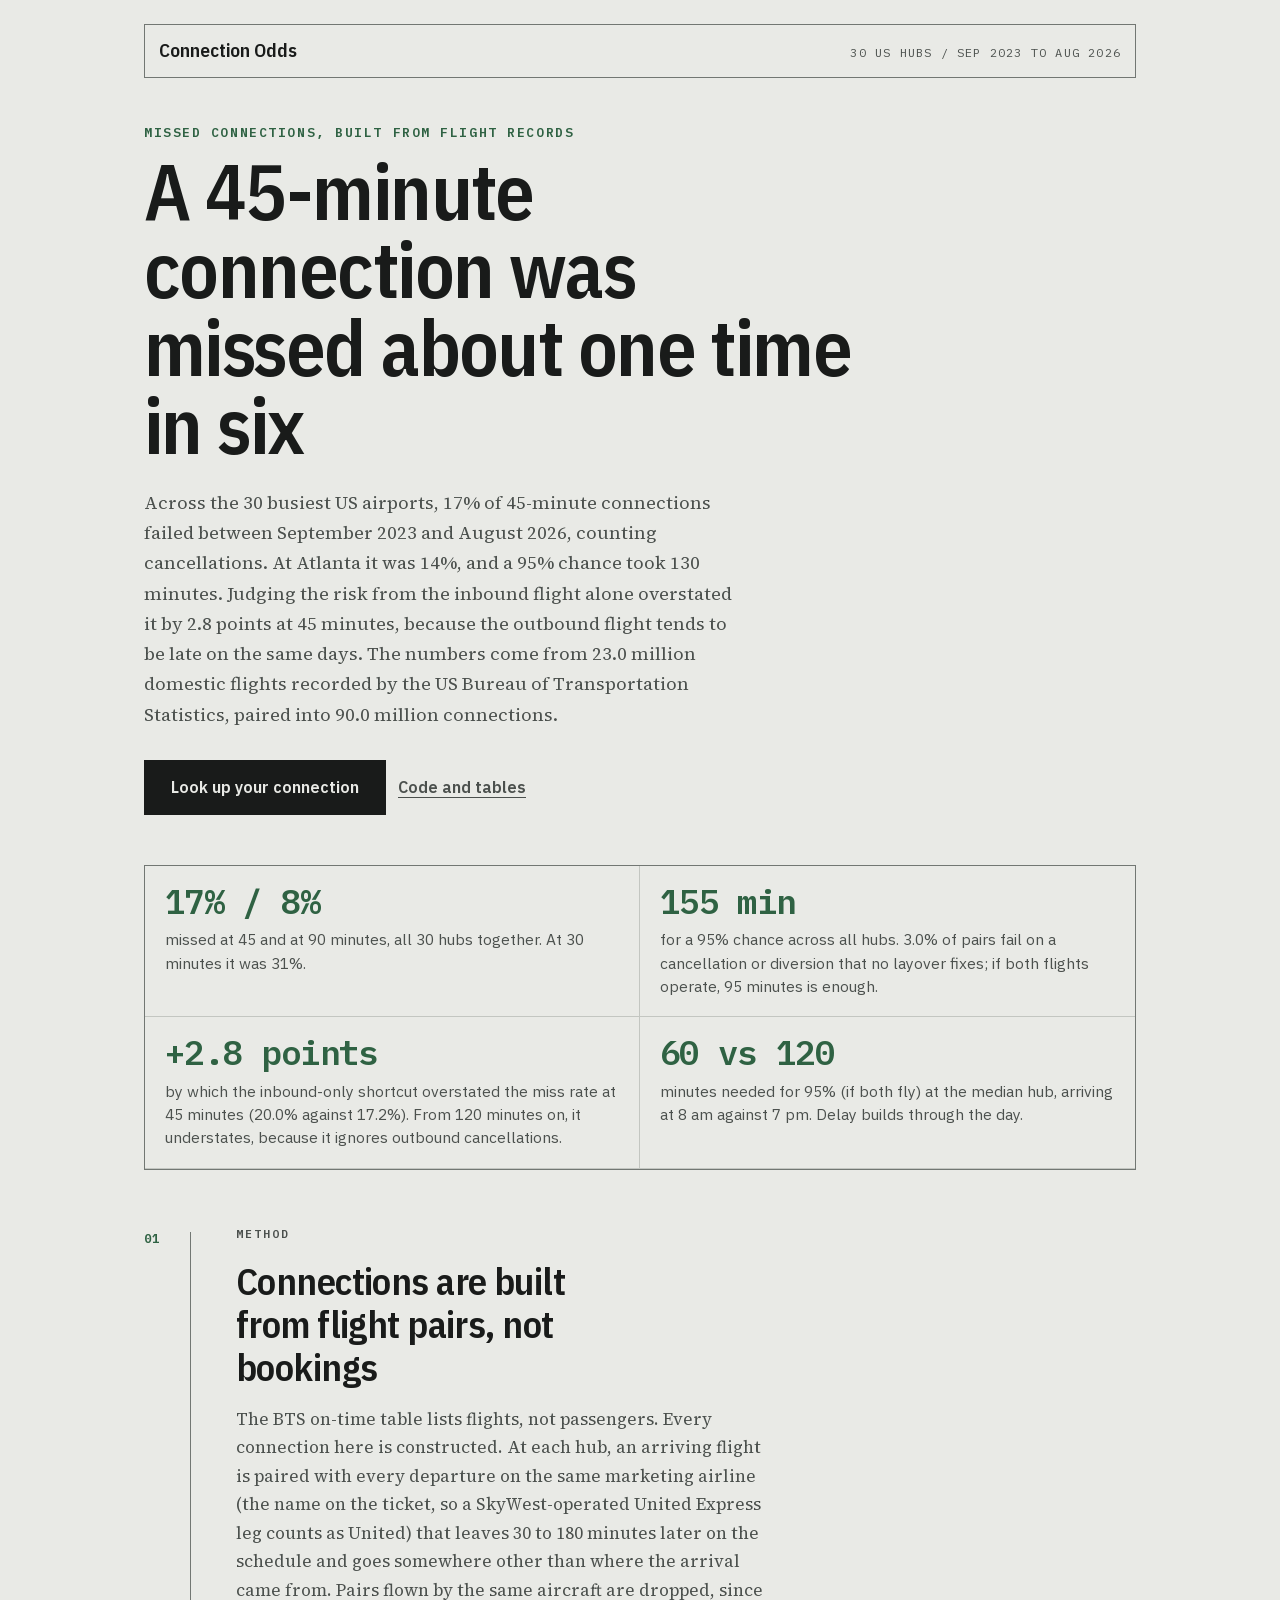
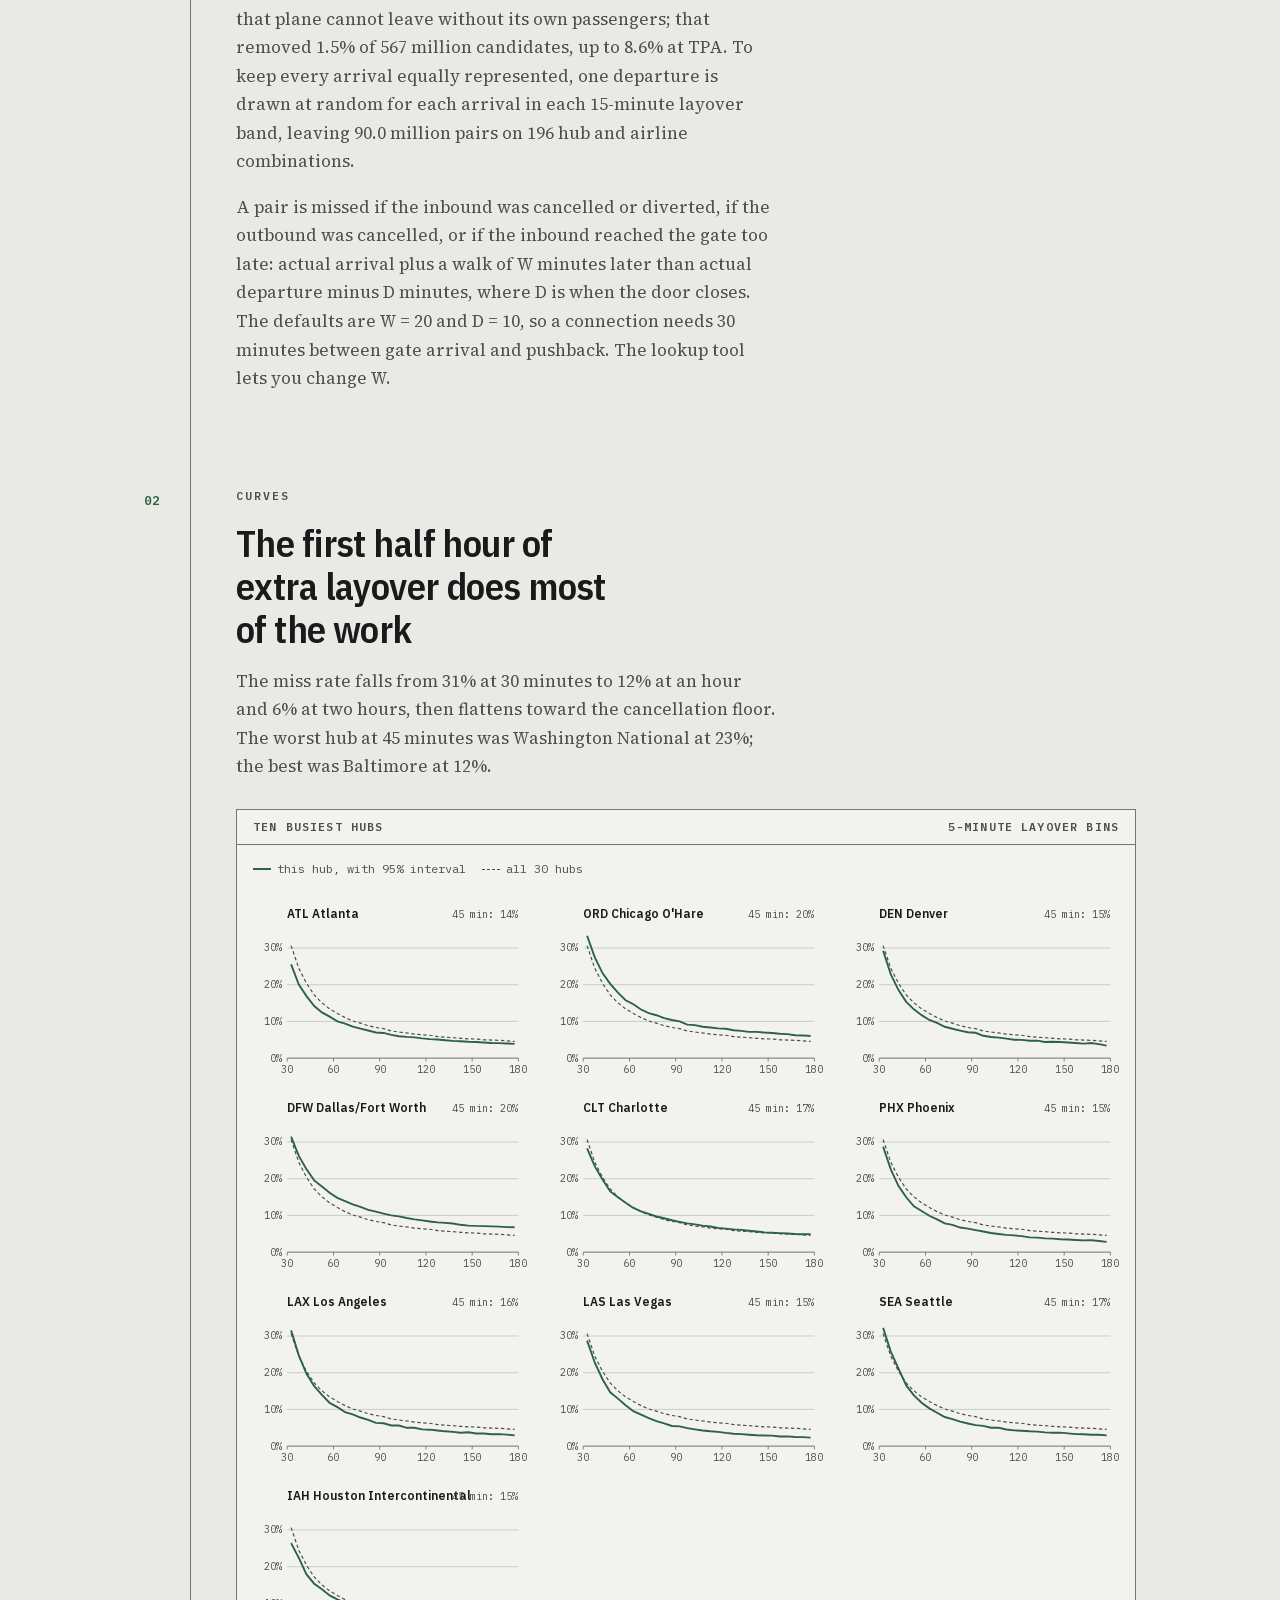
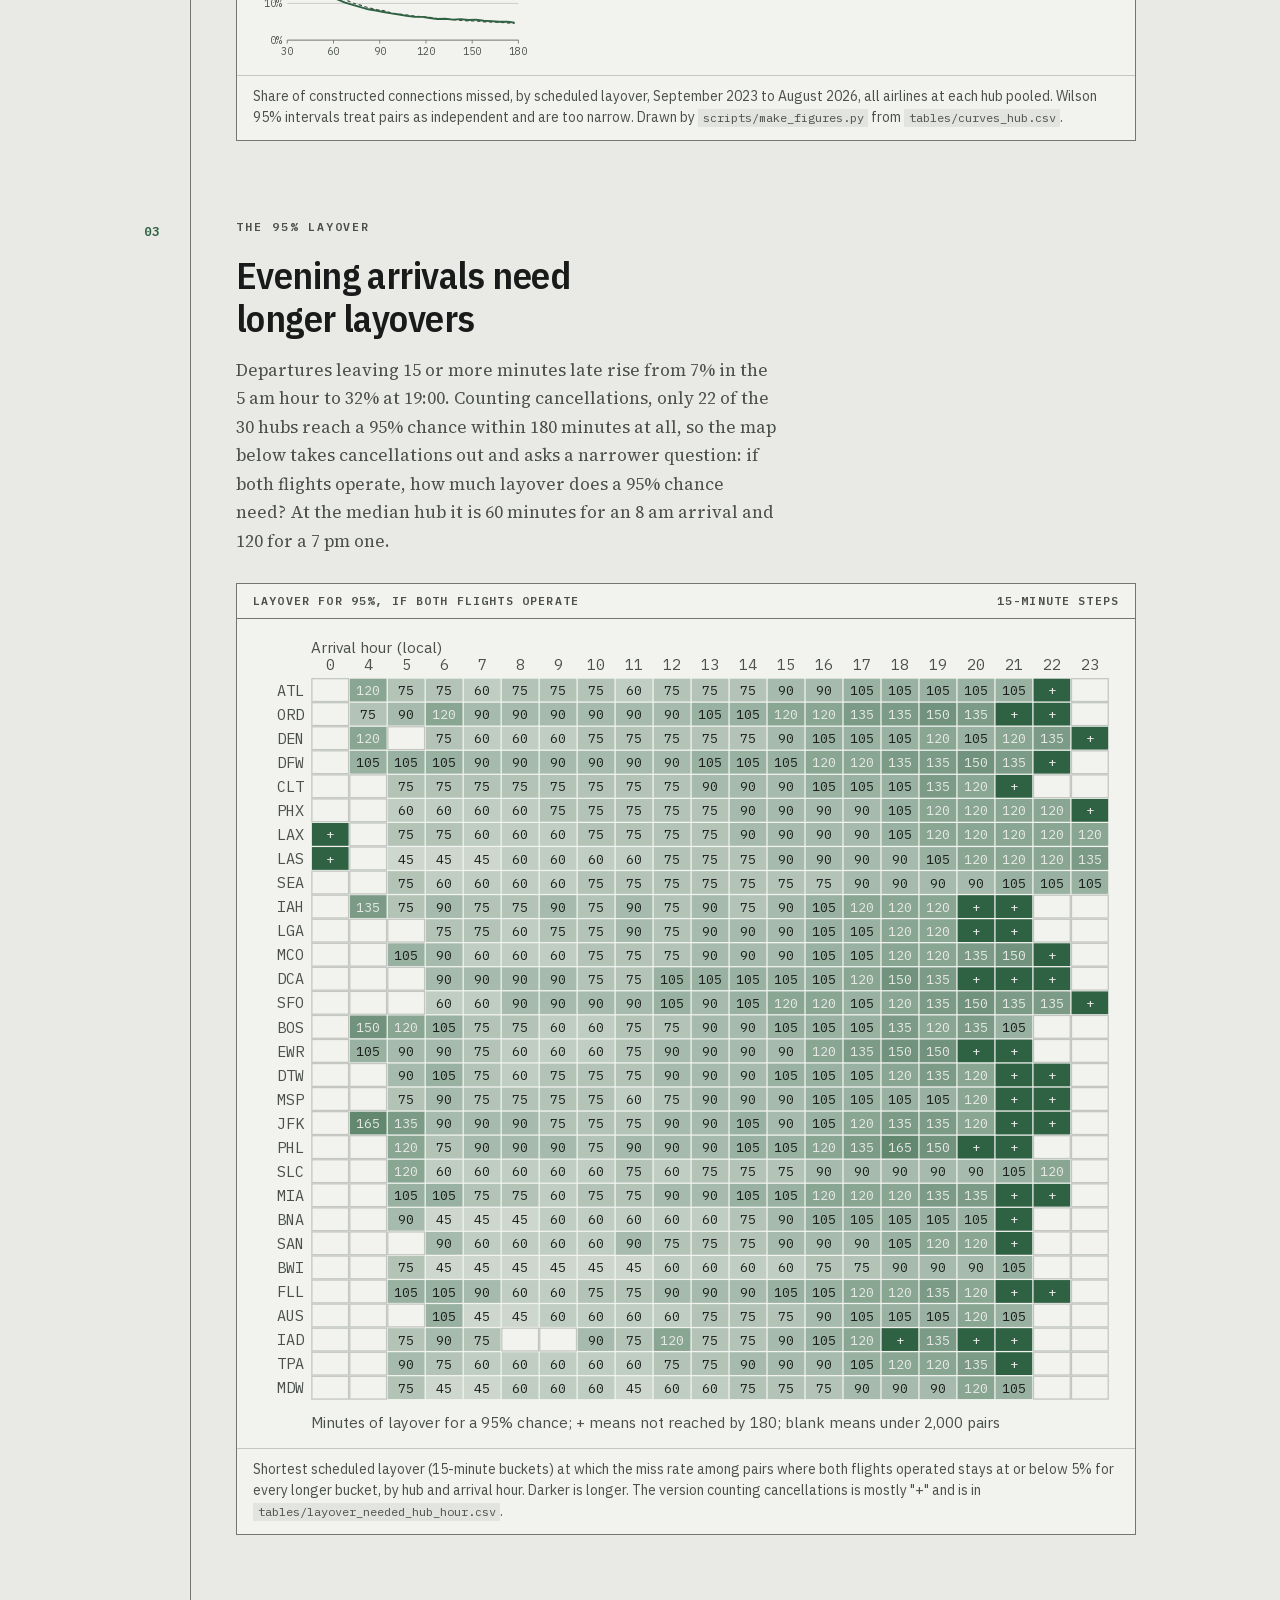
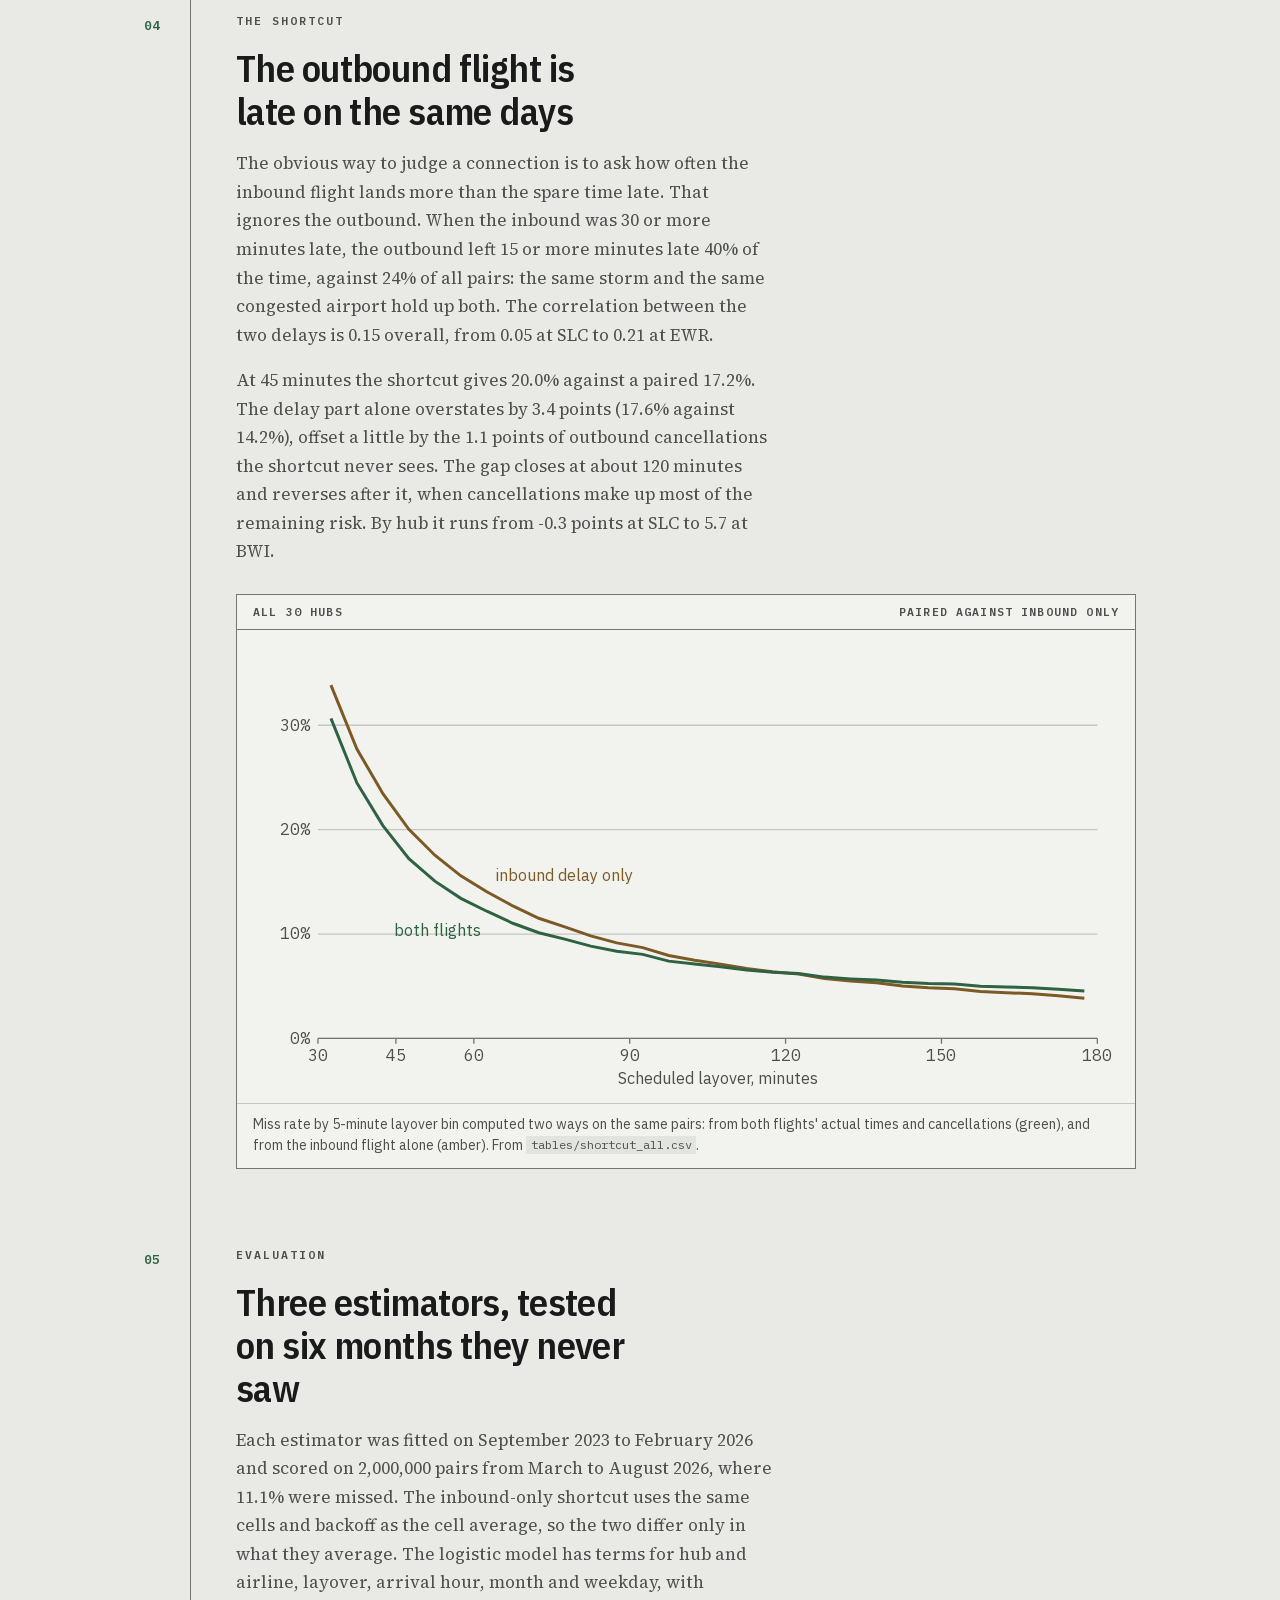
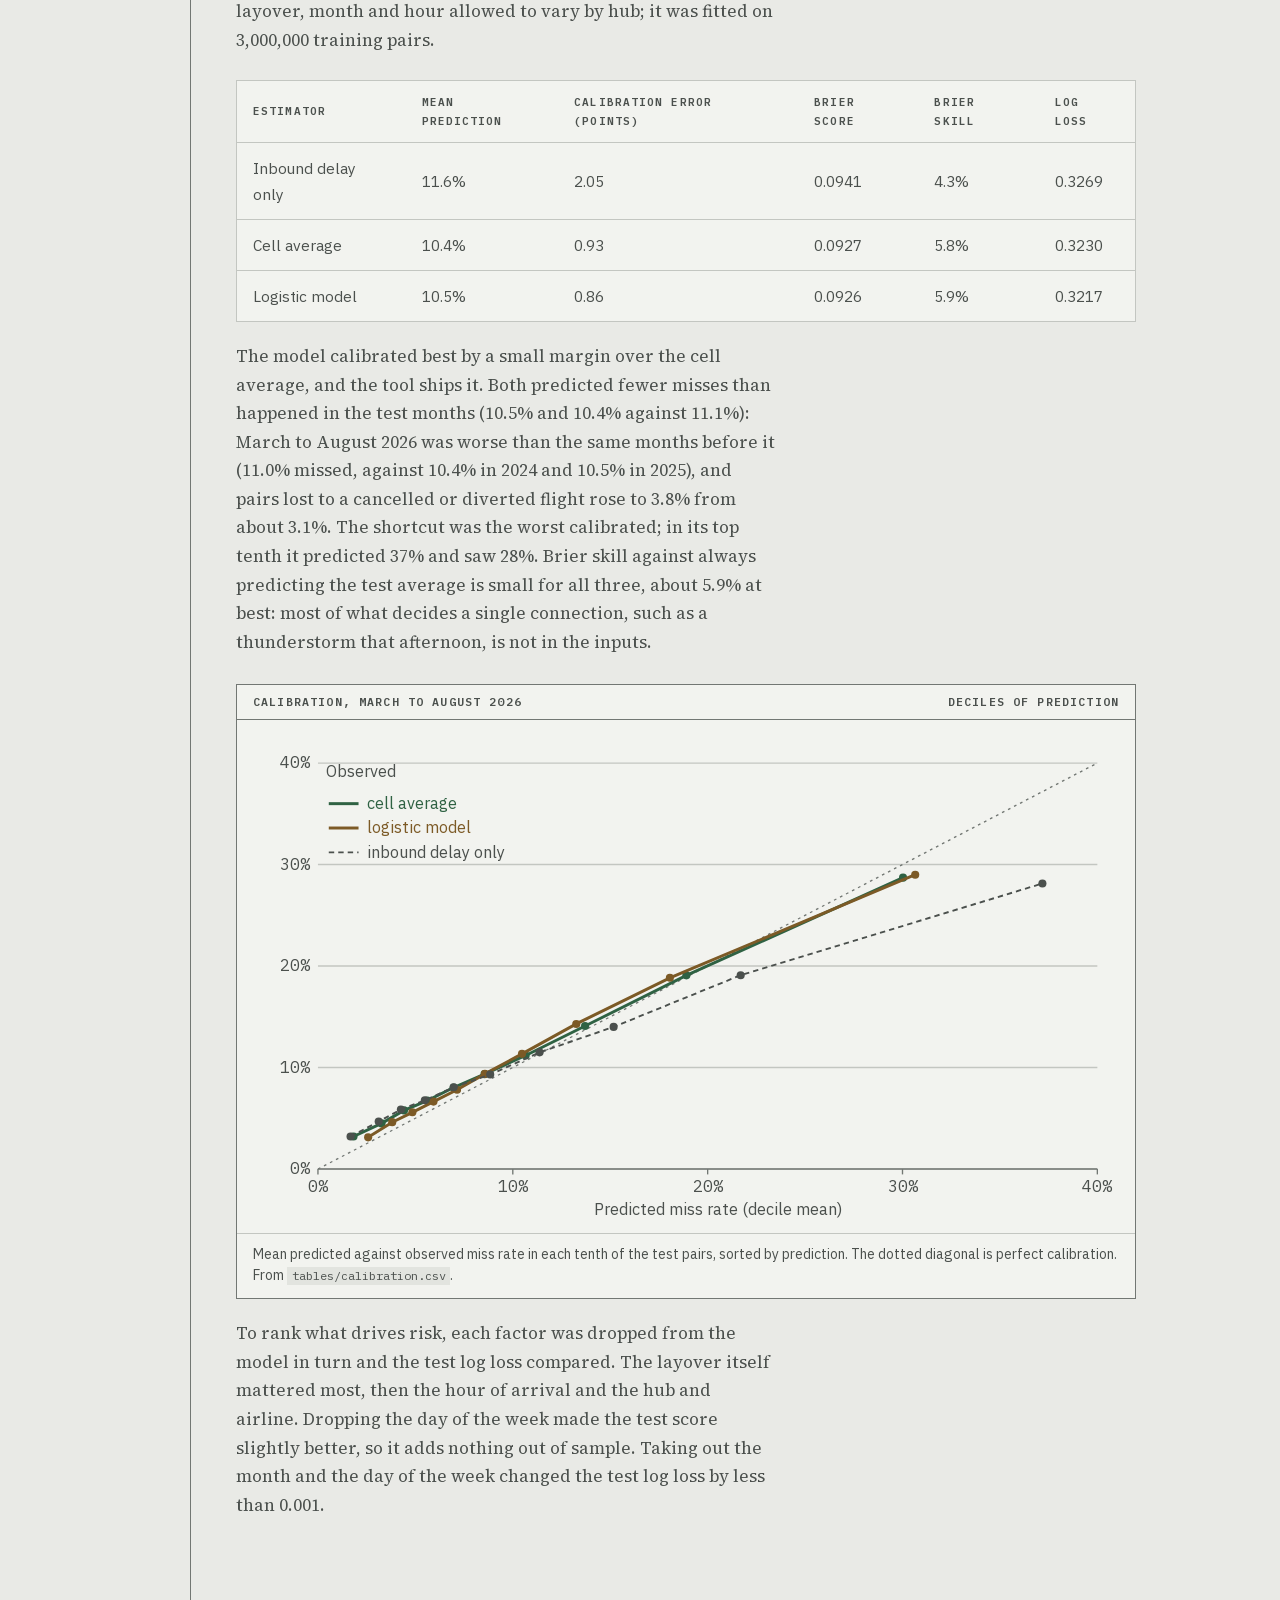
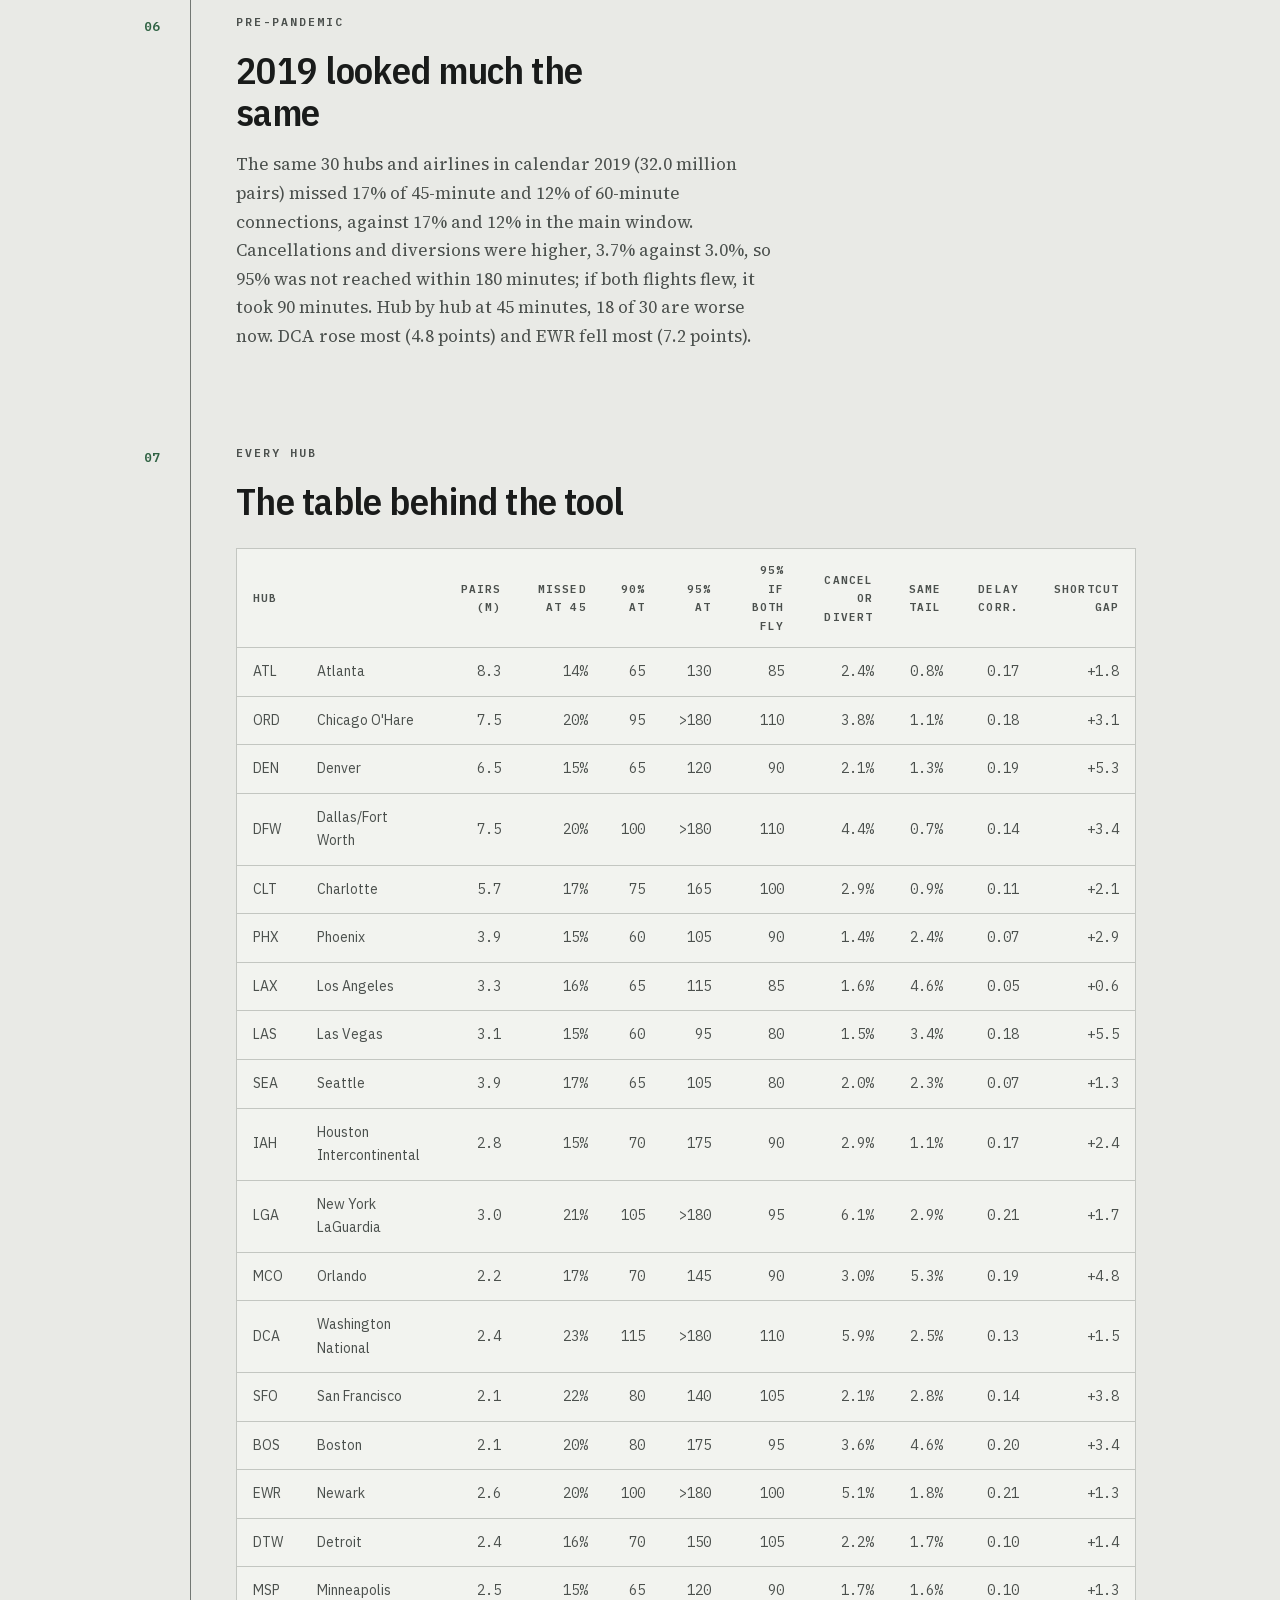
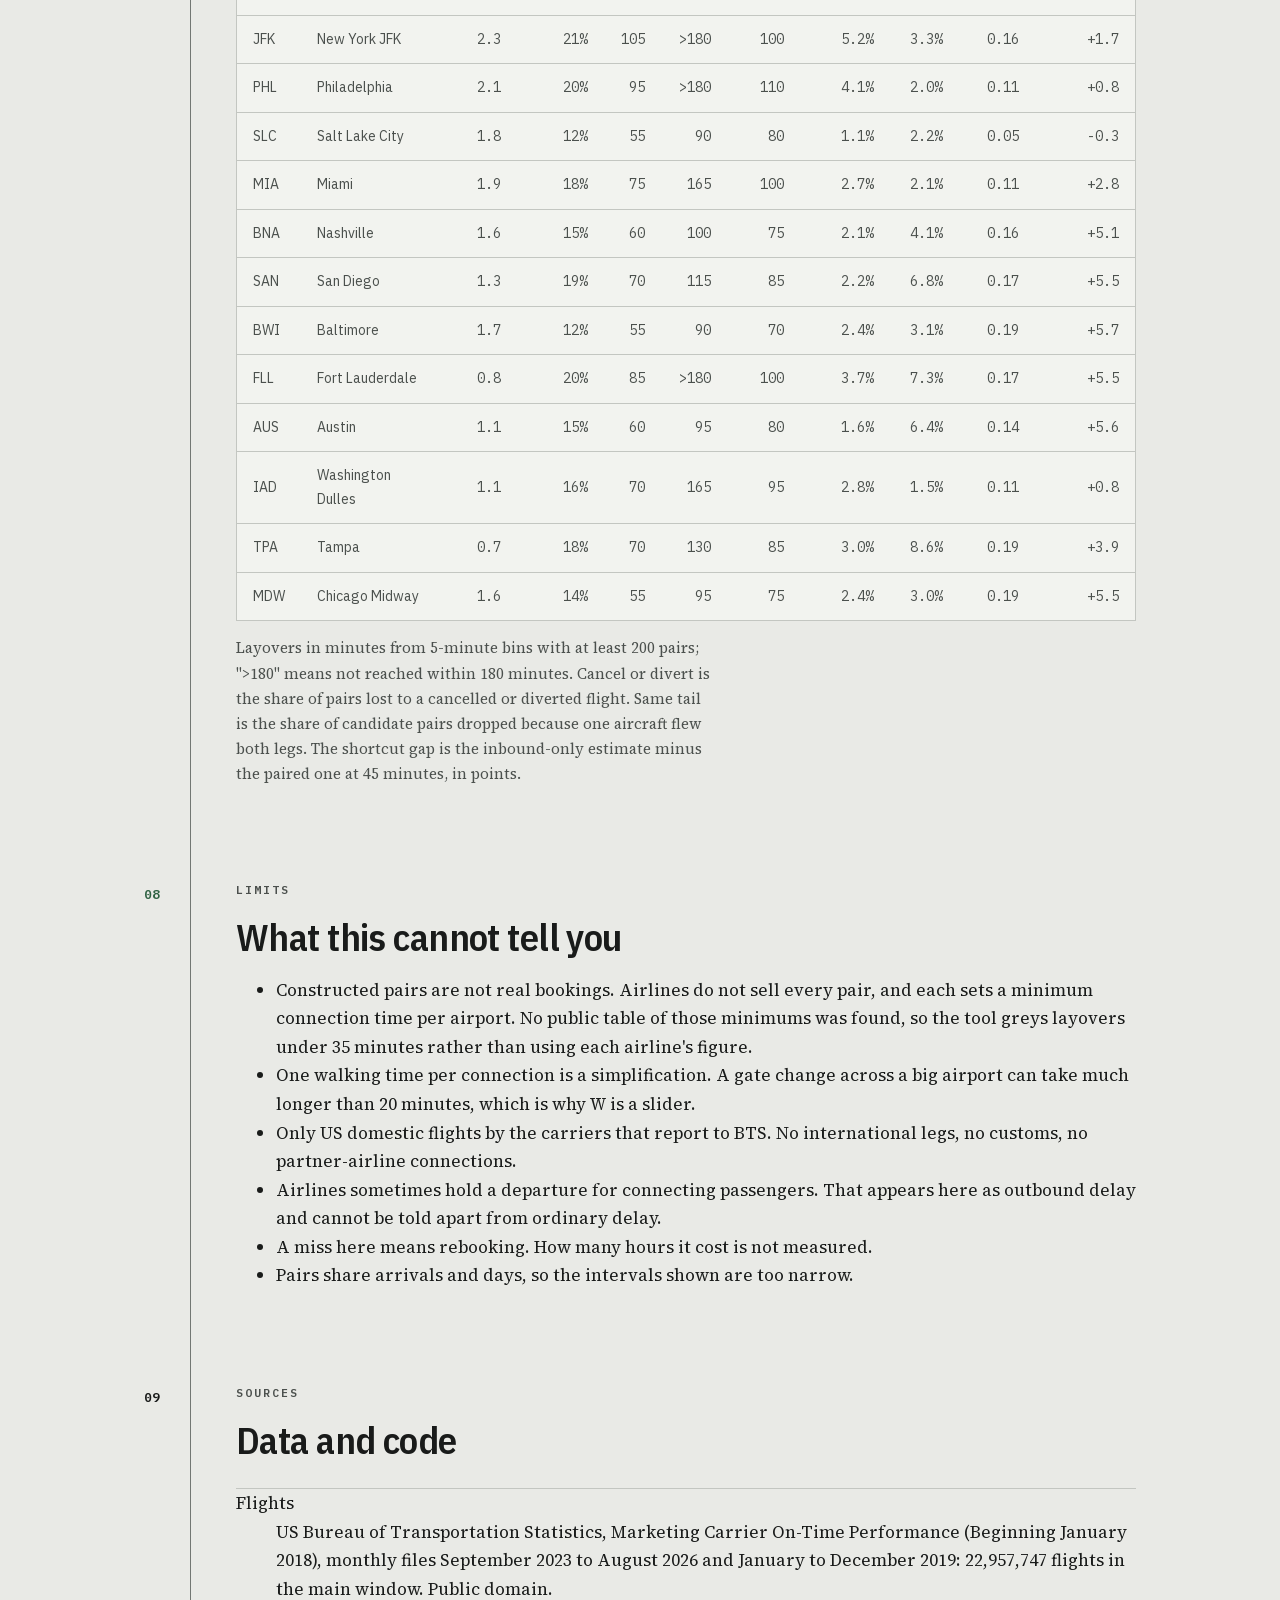
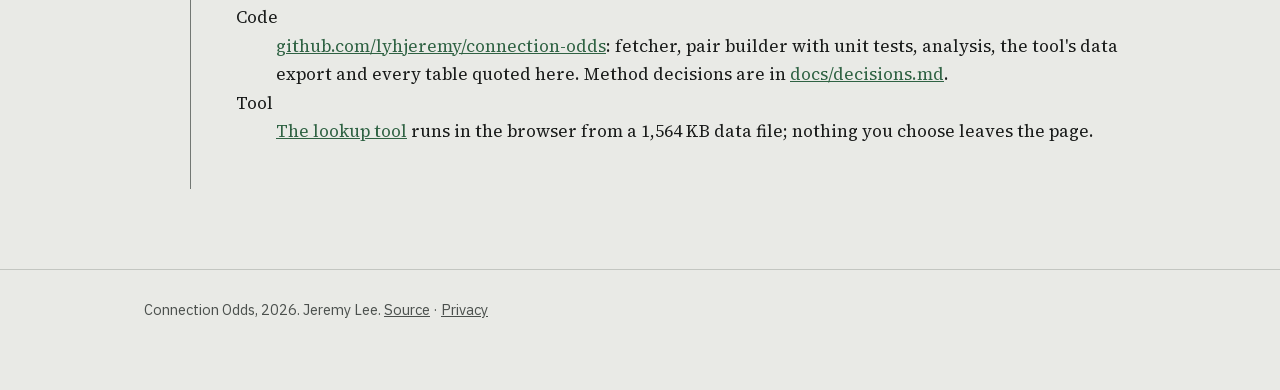
==== commit 45220a92: "Sort before sampling so the model fit is reproducible; regenerate outputs The multi-file scan does n" ====
--- a/overview/index.html
+++ b/overview/index.html
@@ -444,7 +444,7 @@
     <h2>Three estimators, tested on six months they never saw</h2>
     <p>
       Each estimator was fitted on September 2023 to February 2026 and scored
-      on 2,000,000 pairs from March to August 2026, where 11.0%
+      on 2,000,000 pairs from March to August 2026, where 11.1%
       were missed. The inbound-only shortcut uses the same cells and
       backoff as the cell average, so the two differ only in what they
       average. The logistic model has terms for hub and airline, layover,
@@ -455,9 +455,9 @@
       <table>
         <thead><tr><th>Estimator</th><th class="num">Mean prediction</th><th class="num">Calibration error (points)</th><th class="num">Brier score</th><th class="num">Brier skill</th><th class="num">Log loss</th></tr></thead>
         <tbody>
-          <tr><td>Inbound delay only</td><td class="num">11.6%</td><td class="num">2.02</td><td class="num">0.0940</td><td class="num">4.2%</td><td class="num">0.3265</td></tr>
-          <tr><td>Cell average</td><td class="num">10.4%</td><td class="num">0.96</td><td class="num">0.0926</td><td class="num">5.7%</td><td class="num">0.3226</td></tr>
-          <tr><td>Logistic model</td><td class="num">10.5%</td><td class="num">0.91</td><td class="num">0.0924</td><td class="num">5.9%</td><td class="num">0.3213</td></tr>
+          <tr><td>Inbound delay only</td><td class="num">11.6%</td><td class="num">2.05</td><td class="num">0.0941</td><td class="num">4.3%</td><td class="num">0.3269</td></tr>
+          <tr><td>Cell average</td><td class="num">10.4%</td><td class="num">0.93</td><td class="num">0.0927</td><td class="num">5.8%</td><td class="num">0.3230</td></tr>
+          <tr><td>Logistic model</td><td class="num">10.5%</td><td class="num">0.86</td><td class="num">0.0926</td><td class="num">5.9%</td><td class="num">0.3217</td></tr>
         </tbody>
       </table>
     </div>
@@ -465,7 +465,7 @@
       The model calibrated best by a small margin over the cell average, and
       the tool ships it. Both predicted fewer misses than happened in the
       test months (10.5% and 10.4% against
-      11.0%): March to August 2026 was worse than the same
+      11.1%): March to August 2026 was worse than the same
       months before it (11.0% missed, against 10.4% in
       2024 and 10.5% in 2025), and pairs lost to a cancelled or
       diverted flight rose to 3.8% from about 3.1%. The
@@ -477,14 +477,14 @@
     </p>
     <figure class="calc">
       <div class="calc-head"><span>Calibration, March to August 2026</span><span>deciles of prediction</span></div>
-      <div class="calc-body"><svg viewBox="0 0 640 360" role="img" aria-label="Calibration of three estimators on March to August 2026: predicted against observed miss rate by decile"><line class="co-g" x1="48" x2="624" y1="320.0" y2="320.0"/><text class="co-t co-n" x="42.0" y="324.0" text-anchor="end" >0%</text><line class="co-g" x1="48" x2="624" y1="245.0" y2="245.0"/><text class="co-t co-n" x="42.0" y="249.0" text-anchor="end" >10%</text><line class="co-g" x1="48" x2="624" y1="170.0" y2="170.0"/><text class="co-t co-n" x="42.0" y="174.0" text-anchor="end" >20%</text><line class="co-g" x1="48" x2="624" y1="95.0" y2="95.0"/><text class="co-t co-n" x="42.0" y="99.0" text-anchor="end" >30%</text><line class="co-g" x1="48" x2="624" y1="20.0" y2="20.0"/><text class="co-t co-n" x="42.0" y="24.0" text-anchor="end" >40%</text><line class="co-a" x1="48.0" x2="48.0" y1="320" y2="324"/><text class="co-t co-n" x="48.0" y="337.0" text-anchor="middle" >0%</text><line class="co-a" x1="192.0" x2="192.0" y1="320" y2="324"/><text class="co-t co-n" x="192.0" y="337.0" text-anchor="middle" >10%</text><line class="co-a" x1="336.0" x2="336.0" y1="320" y2="324"/><text class="co-t co-n" x="336.0" y="337.0" text-anchor="middle" >20%</text><line class="co-a" x1="480.0" x2="480.0" y1="320" y2="324"/><text class="co-t co-n" x="480.0" y="337.0" text-anchor="middle" >30%</text><line class="co-a" x1="624.0" x2="624.0" y1="320" y2="324"/><text class="co-t co-n" x="624.0" y="337.0" text-anchor="middle" >40%</text><line class="co-a" x1="48" x2="624" y1="320" y2="320"/><line class="co-a" x1="48.0" y1="320.0" x2="624.0" y2="20.0" stroke-dasharray="2 3"/><polyline class="co-s1" points="74.4,296.6 95.1,286.2 111.6,276.9 128.8,269.4 148.3,259.6 171.0,250.5 201.3,235.9 245.0,213.6 319.5,177.1 479.8,106.4"/><circle class="co-f1" cx="74.4" cy="296.6" r="3"/><circle class="co-f1" cx="95.1" cy="286.2" r="3"/><circle class="co-f1" cx="111.6" cy="276.9" r="3"/><circle class="co-f1" cx="128.8" cy="269.4" r="3"/><circle class="co-f1" cx="148.3" cy="259.6" r="3"/><circle class="co-f1" cx="171.0" cy="250.5" r="3"/><circle class="co-f1" cx="201.3" cy="235.9" r="3"/><circle class="co-f1" cx="245.0" cy="213.6" r="3"/><circle class="co-f1" cx="319.5" cy="177.1" r="3"/><circle class="co-f1" cx="479.8" cy="106.4" r="3"/><polyline class="co-s2" points="85.3,297.2 102.5,285.6 117.1,277.6 132.7,270.4 149.9,261.4 170.7,249.3 198.1,235.6 238.4,212.9 307.7,178.5 490.5,103.9"/><circle class="co-f2" cx="85.3" cy="297.2" r="3"/><circle class="co-f2" cx="102.5" cy="285.6" r="3"/><circle class="co-f2" cx="117.1" cy="277.6" r="3"/><circle class="co-f2" cx="132.7" cy="270.4" r="3"/><circle class="co-f2" cx="149.9" cy="261.4" r="3"/><circle class="co-f2" cx="170.7" cy="249.3" r="3"/><circle class="co-f2" cx="198.1" cy="235.6" r="3"/><circle class="co-f2" cx="238.4" cy="212.9" r="3"/><circle class="co-f2" cx="307.7" cy="178.5" r="3"/><circle class="co-f2" cx="490.5" cy="103.9" r="3"/><polyline class="co-s0" points="72.2,296.5 92.9,284.7 109.3,276.6 127.0,268.9 148.4,260.4 175.3,249.2 211.5,234.8 265.9,213.6 359.6,176.6 582.5,110.9"/><circle class="co-f0" cx="72.2" cy="296.5" r="3"/><circle class="co-f0" cx="92.9" cy="284.7" r="3"/><circle class="co-f0" cx="109.3" cy="276.6" r="3"/><circle class="co-f0" cx="127.0" cy="268.9" r="3"/><circle class="co-f0" cx="148.4" cy="260.4" r="3"/><circle class="co-f0" cx="175.3" cy="249.2" r="3"/><circle class="co-f0" cx="211.5" cy="234.8" r="3"/><circle class="co-f0" cx="265.9" cy="213.6" r="3"/><circle class="co-f0" cx="359.6" cy="176.6" r="3"/><circle class="co-f0" cx="582.5" cy="110.9" r="3"/><line x1="56" x2="78" y1="50" y2="50" class="co-s1"/><text class="co-t" x="84.0" y="54.0" text-anchor="start" style="fill:var(--signal,var(--accent,#2F6243))">cell average</text><line x1="56" x2="78" y1="68" y2="68" class="co-s2"/><text class="co-t" x="84.0" y="72.0" text-anchor="start" style="fill:var(--signal-2,var(--accent2,#7C5A26))">logistic model</text><line x1="56" x2="78" y1="86" y2="86" class="co-s0"/><text class="co-t" x="84.0" y="90.0" text-anchor="start" style="fill:var(--ink-2,var(--muted,#4B504D))">inbound delay only</text><text class="co-t" x="344.0" y="354.0" text-anchor="middle" >Predicted miss rate (decile mean)</text><text class="co-t" x="54.0" y="30.0" text-anchor="start" >Observed</text></svg></div>
+      <div class="calc-body"><svg viewBox="0 0 640 360" role="img" aria-label="Calibration of three estimators on March to August 2026: predicted against observed miss rate by decile"><line class="co-g" x1="48" x2="624" y1="320.0" y2="320.0"/><text class="co-t co-n" x="42.0" y="324.0" text-anchor="end" >0%</text><line class="co-g" x1="48" x2="624" y1="245.0" y2="245.0"/><text class="co-t co-n" x="42.0" y="249.0" text-anchor="end" >10%</text><line class="co-g" x1="48" x2="624" y1="170.0" y2="170.0"/><text class="co-t co-n" x="42.0" y="174.0" text-anchor="end" >20%</text><line class="co-g" x1="48" x2="624" y1="95.0" y2="95.0"/><text class="co-t co-n" x="42.0" y="99.0" text-anchor="end" >30%</text><line class="co-g" x1="48" x2="624" y1="20.0" y2="20.0"/><text class="co-t co-n" x="42.0" y="24.0" text-anchor="end" >40%</text><line class="co-a" x1="48.0" x2="48.0" y1="320" y2="324"/><text class="co-t co-n" x="48.0" y="337.0" text-anchor="middle" >0%</text><line class="co-a" x1="192.0" x2="192.0" y1="320" y2="324"/><text class="co-t co-n" x="192.0" y="337.0" text-anchor="middle" >10%</text><line class="co-a" x1="336.0" x2="336.0" y1="320" y2="324"/><text class="co-t co-n" x="336.0" y="337.0" text-anchor="middle" >20%</text><line class="co-a" x1="480.0" x2="480.0" y1="320" y2="324"/><text class="co-t co-n" x="480.0" y="337.0" text-anchor="middle" >30%</text><line class="co-a" x1="624.0" x2="624.0" y1="320" y2="324"/><text class="co-t co-n" x="624.0" y="337.0" text-anchor="middle" >40%</text><line class="co-a" x1="48" x2="624" y1="320" y2="320"/><line class="co-a" x1="48.0" y1="320.0" x2="624.0" y2="20.0" stroke-dasharray="2 3"/><polyline class="co-s1" points="74.3,296.0 95.0,286.3 111.6,276.7 128.8,269.5 148.3,259.8 171.1,249.9 201.5,236.1 245.4,214.3 320.3,176.9 480.4,104.7"/><circle class="co-f1" cx="74.3" cy="296.0" r="3"/><circle class="co-f1" cx="95.0" cy="286.3" r="3"/><circle class="co-f1" cx="111.6" cy="276.7" r="3"/><circle class="co-f1" cx="128.8" cy="269.5" r="3"/><circle class="co-f1" cx="148.3" cy="259.8" r="3"/><circle class="co-f1" cx="171.1" cy="249.9" r="3"/><circle class="co-f1" cx="201.5" cy="236.1" r="3"/><circle class="co-f1" cx="245.4" cy="214.3" r="3"/><circle class="co-f1" cx="320.3" cy="176.9" r="3"/><circle class="co-f1" cx="480.4" cy="104.7" r="3"/><polyline class="co-s2" points="85.1,296.6 102.9,285.4 117.8,278.1 133.4,270.2 150.8,261.4 171.4,249.7 198.8,234.9 238.9,212.8 308.1,178.7 489.4,102.5"/><circle class="co-f2" cx="85.1" cy="296.6" r="3"/><circle class="co-f2" cx="102.9" cy="285.4" r="3"/><circle class="co-f2" cx="117.8" cy="278.1" r="3"/><circle class="co-f2" cx="133.4" cy="270.2" r="3"/><circle class="co-f2" cx="150.8" cy="261.4" r="3"/><circle class="co-f2" cx="171.4" cy="249.7" r="3"/><circle class="co-f2" cx="198.8" cy="234.9" r="3"/><circle class="co-f2" cx="238.9" cy="212.8" r="3"/><circle class="co-f2" cx="308.1" cy="178.7" r="3"/><circle class="co-f2" cx="489.4" cy="102.5" r="3"/><polyline class="co-s0" points="72.1,296.0 92.9,284.9 109.3,276.0 127.0,269.2 148.3,259.6 175.3,250.2 211.8,233.8 266.5,215.0 360.4,176.8 583.4,109.0"/><circle class="co-f0" cx="72.1" cy="296.0" r="3"/><circle class="co-f0" cx="92.9" cy="284.9" r="3"/><circle class="co-f0" cx="109.3" cy="276.0" r="3"/><circle class="co-f0" cx="127.0" cy="269.2" r="3"/><circle class="co-f0" cx="148.3" cy="259.6" r="3"/><circle class="co-f0" cx="175.3" cy="250.2" r="3"/><circle class="co-f0" cx="211.8" cy="233.8" r="3"/><circle class="co-f0" cx="266.5" cy="215.0" r="3"/><circle class="co-f0" cx="360.4" cy="176.8" r="3"/><circle class="co-f0" cx="583.4" cy="109.0" r="3"/><line x1="56" x2="78" y1="50" y2="50" class="co-s1"/><text class="co-t" x="84.0" y="54.0" text-anchor="start" style="fill:var(--signal,var(--accent,#2F6243))">cell average</text><line x1="56" x2="78" y1="68" y2="68" class="co-s2"/><text class="co-t" x="84.0" y="72.0" text-anchor="start" style="fill:var(--signal-2,var(--accent2,#7C5A26))">logistic model</text><line x1="56" x2="78" y1="86" y2="86" class="co-s0"/><text class="co-t" x="84.0" y="90.0" text-anchor="start" style="fill:var(--ink-2,var(--muted,#4B504D))">inbound delay only</text><text class="co-t" x="344.0" y="354.0" text-anchor="middle" >Predicted miss rate (decile mean)</text><text class="co-t" x="54.0" y="30.0" text-anchor="start" >Observed</text></svg></div>
       <figcaption class="calc-foot">Mean predicted against observed miss rate in each tenth of the test pairs, sorted by prediction. The dotted diagonal is perfect calibration. From <code>tables/calibration.csv</code>.</figcaption>
     </figure>
     <p style="margin-top:20px">
       To rank what drives risk, each factor was dropped from the model in turn
       and the test log loss compared. The layover itself mattered most, then
-      the hour of arrival and the hub and airline. Dropping the month made the test
-      score slightly better: which months are bad changes from year to year.
+      the hour of arrival and the hub and airline. Dropping the day of the week made the test score slightly better, so it adds nothing out of sample. Taking out
+      the month and the day of the week changed the test log loss by less than 0.001.
     </p>
   </section>
 
@@ -569,7 +569,7 @@
       <dt>Code</dt>
       <dd><a href="https://github.com/lyhjeremy/connection-odds">github.com/lyhjeremy/connection-odds</a>: fetcher, pair builder with unit tests, analysis, the tool's data export and every table quoted here. Method decisions are in <a href="https://github.com/lyhjeremy/connection-odds/blob/main/docs/decisions.md">docs/decisions.md</a>.</dd>
       <dt>Tool</dt>
-      <dd><a href="../">The lookup tool</a> runs in the browser from a 1,566 KB data file; nothing you choose leaves the page.</dd>
+      <dd><a href="../">The lookup tool</a> runs in the browser from a 1,564 KB data file; nothing you choose leaves the page.</dd>
     </dl>
   </section>
 
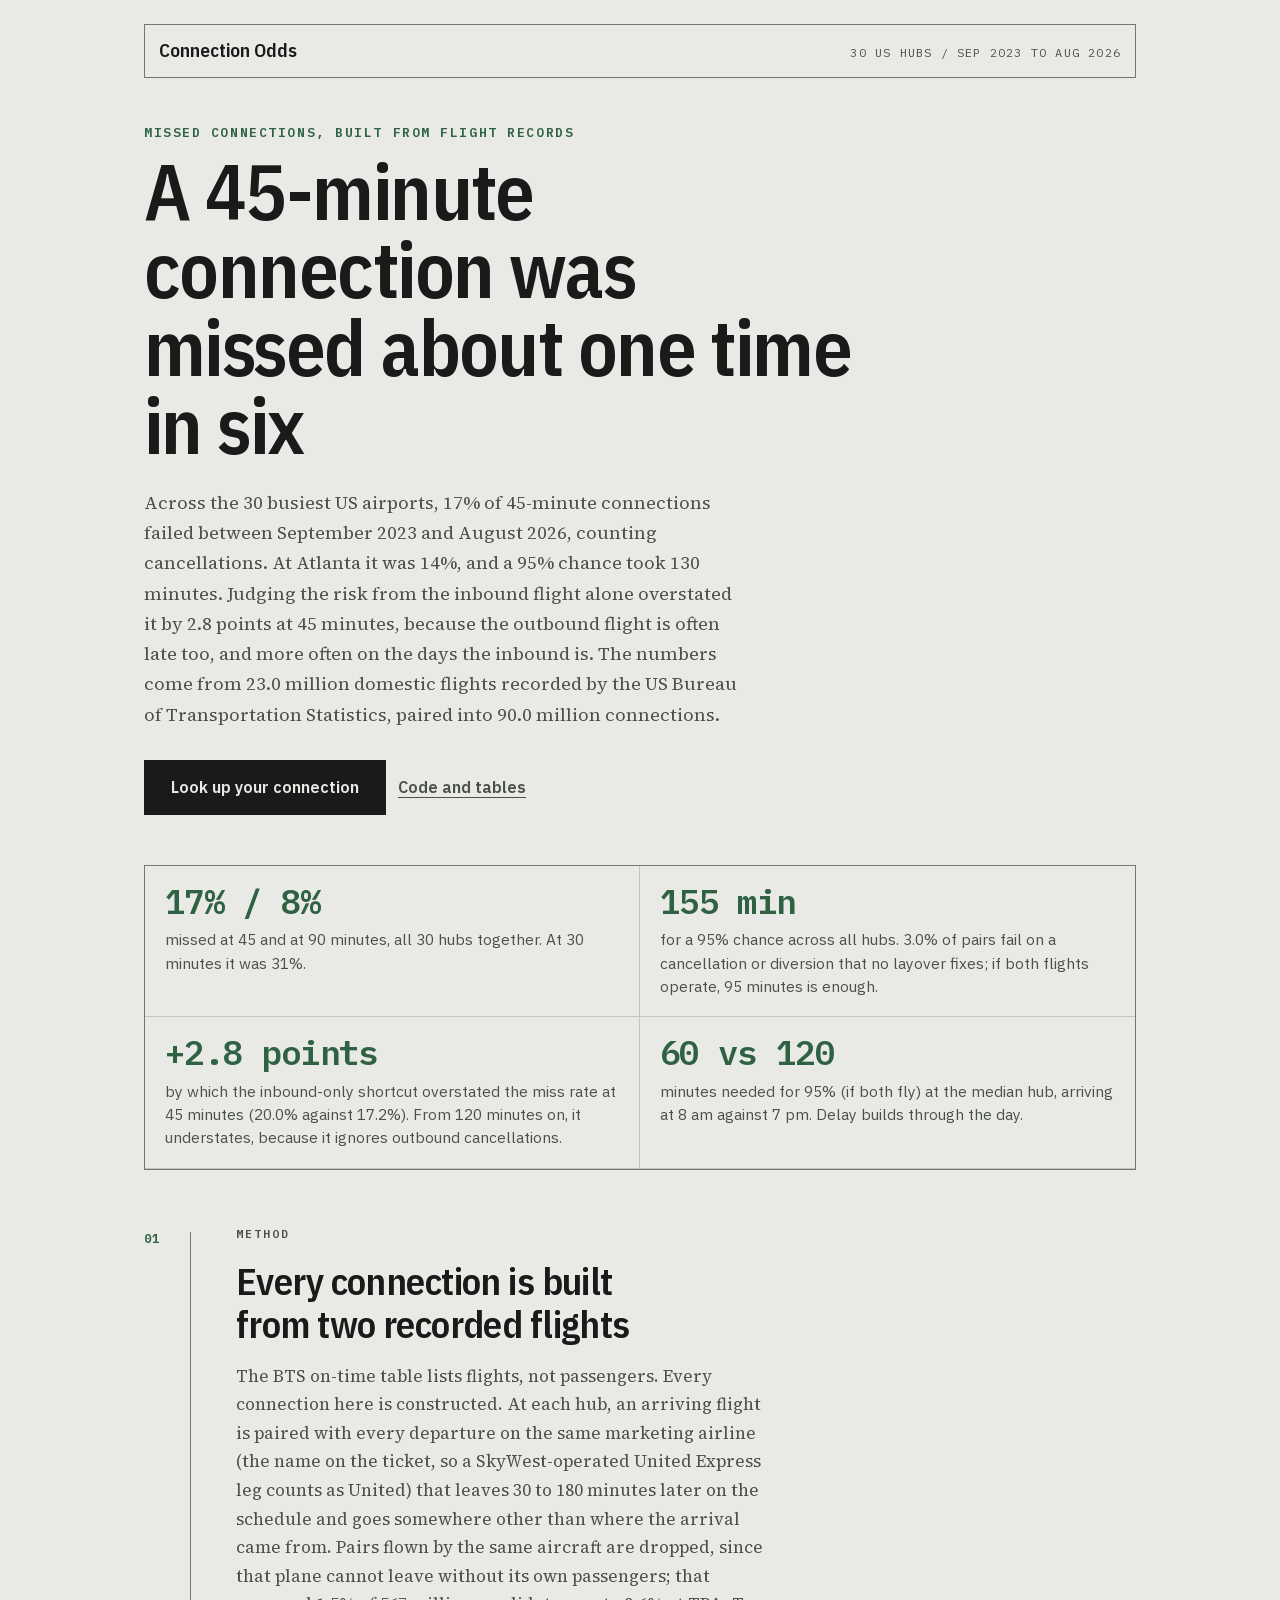
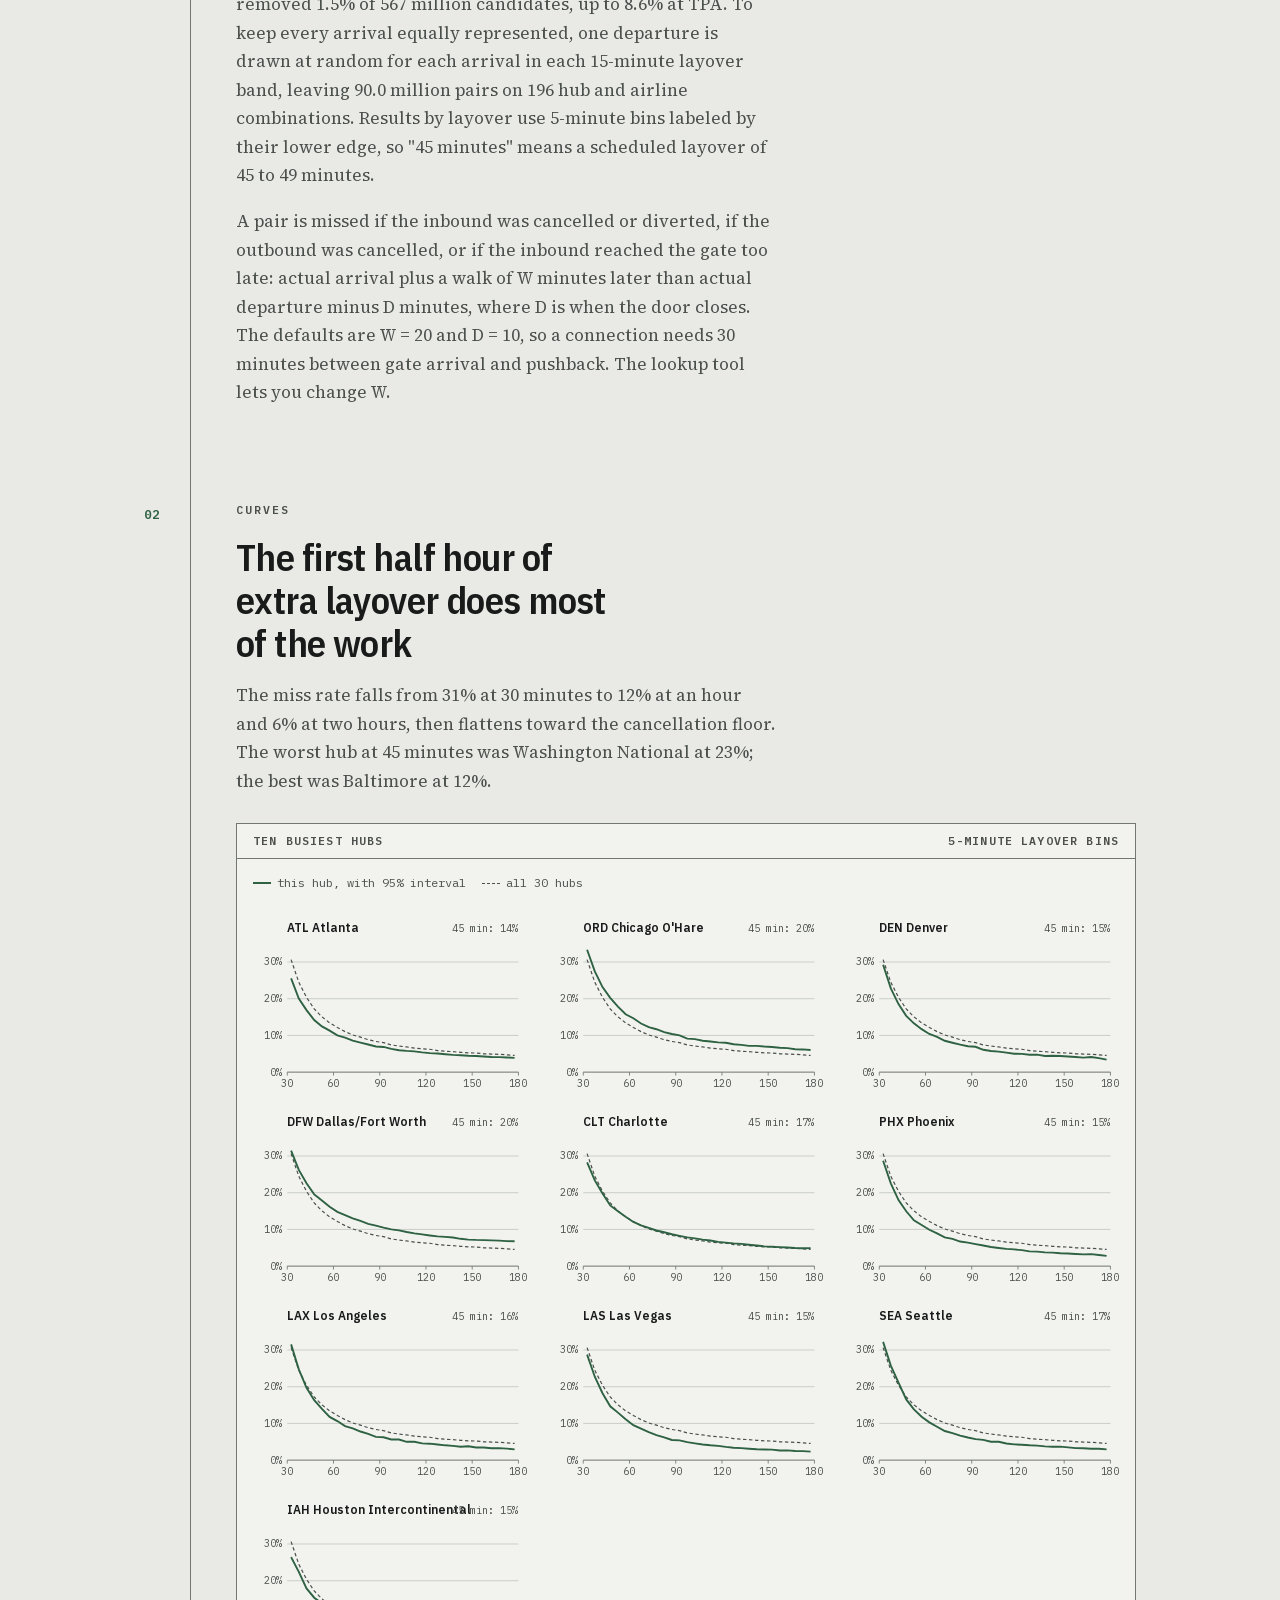
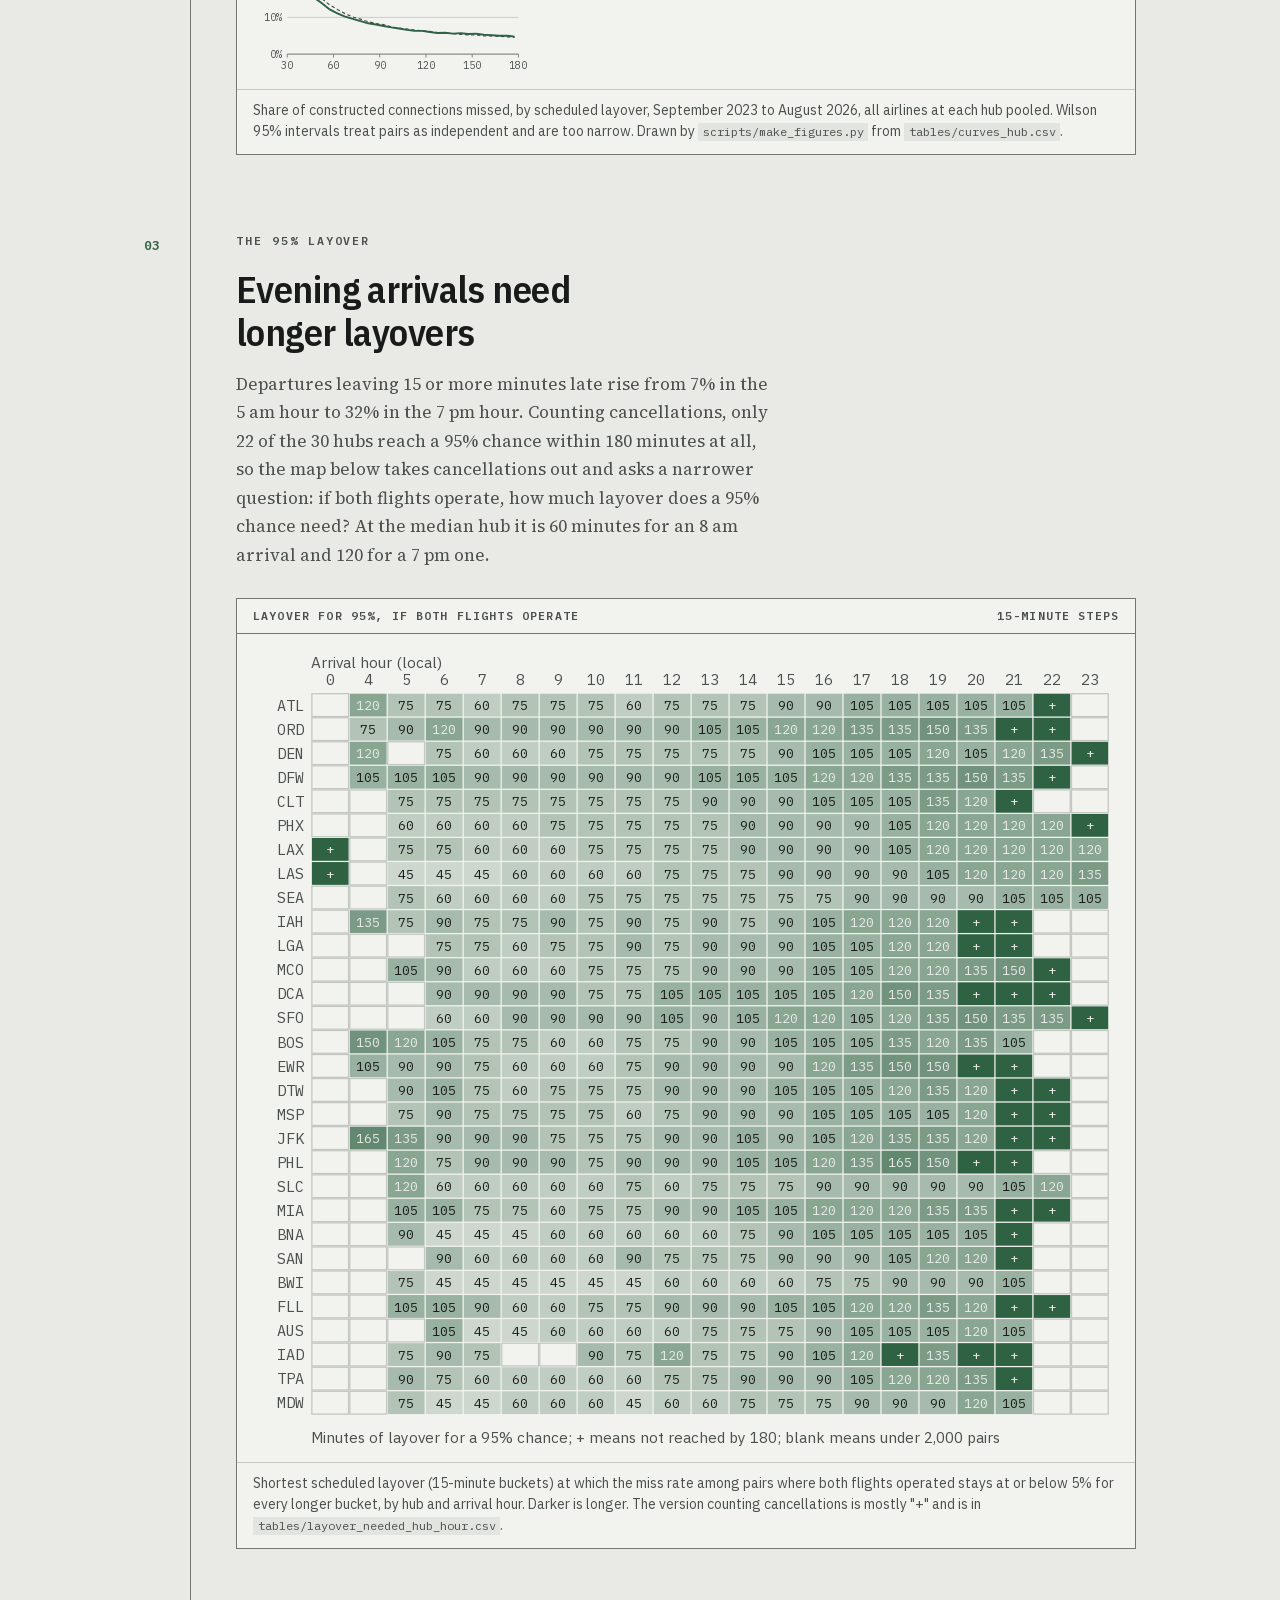
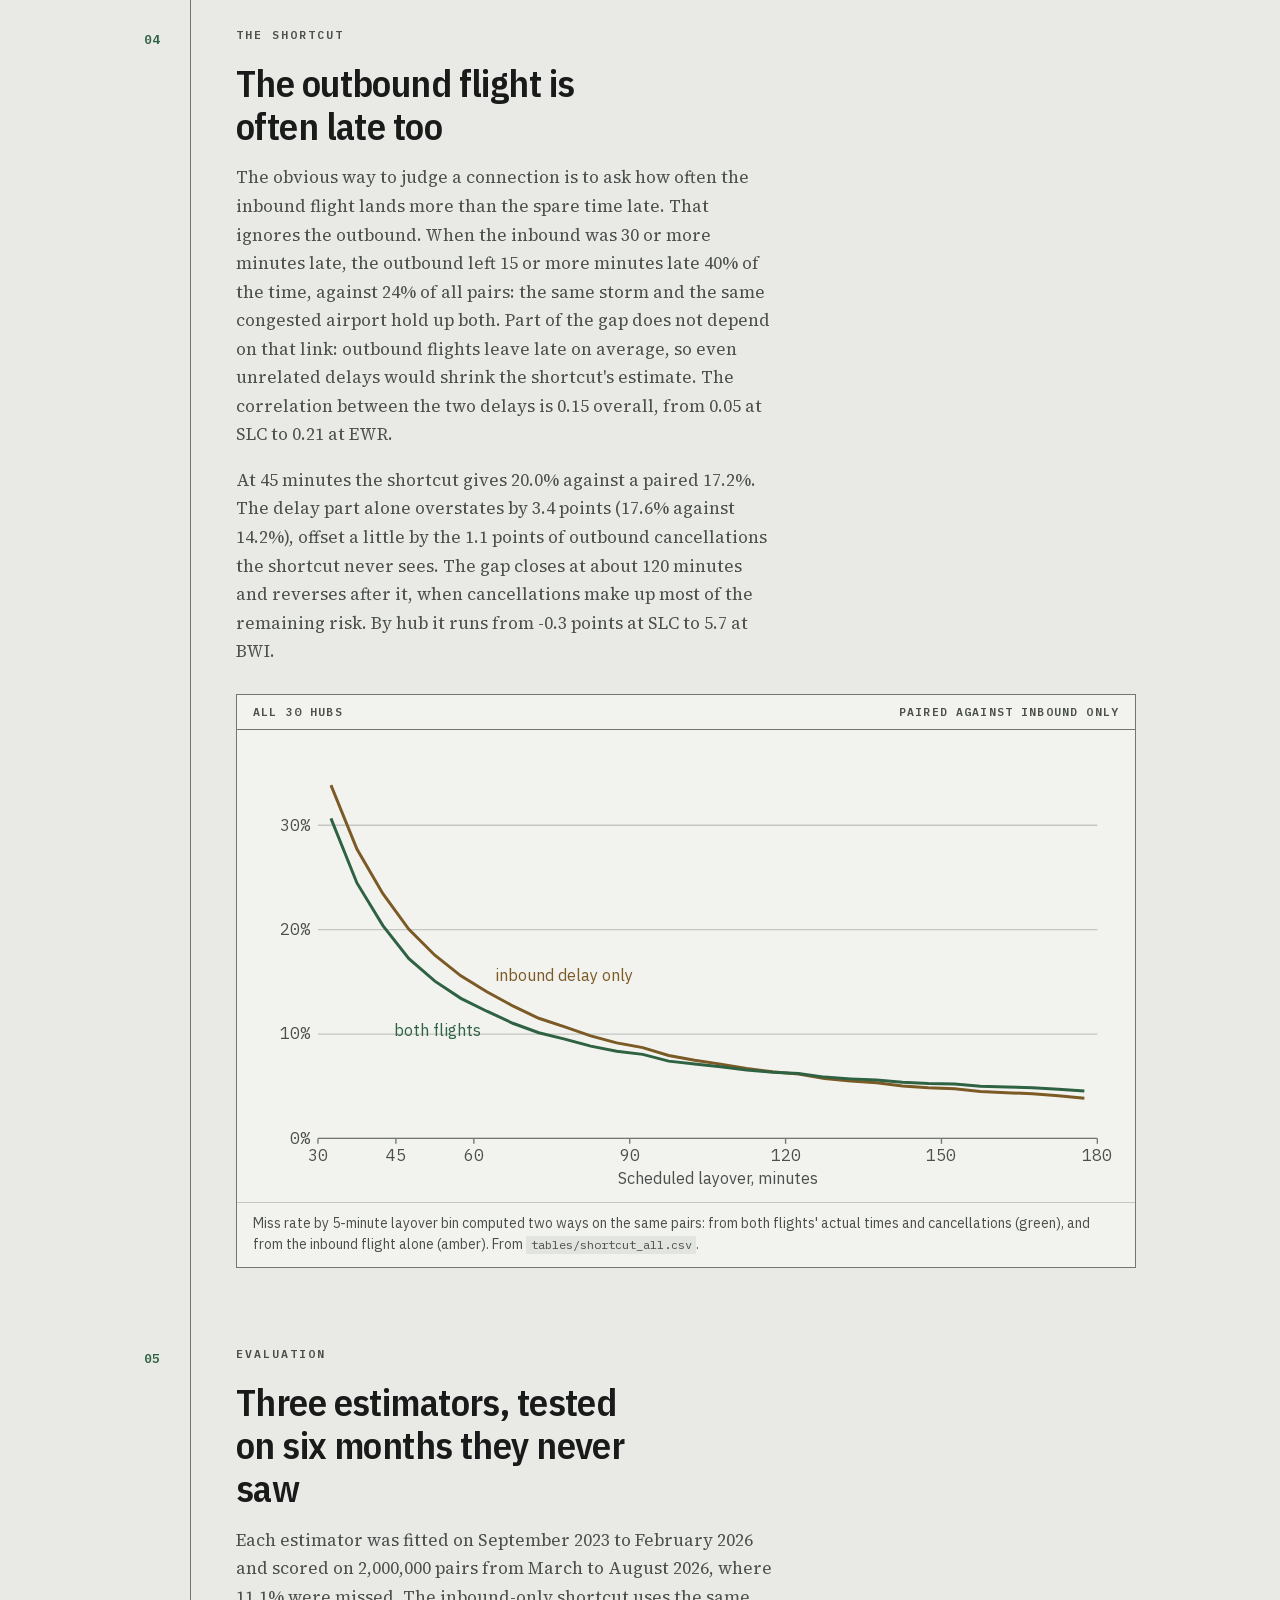
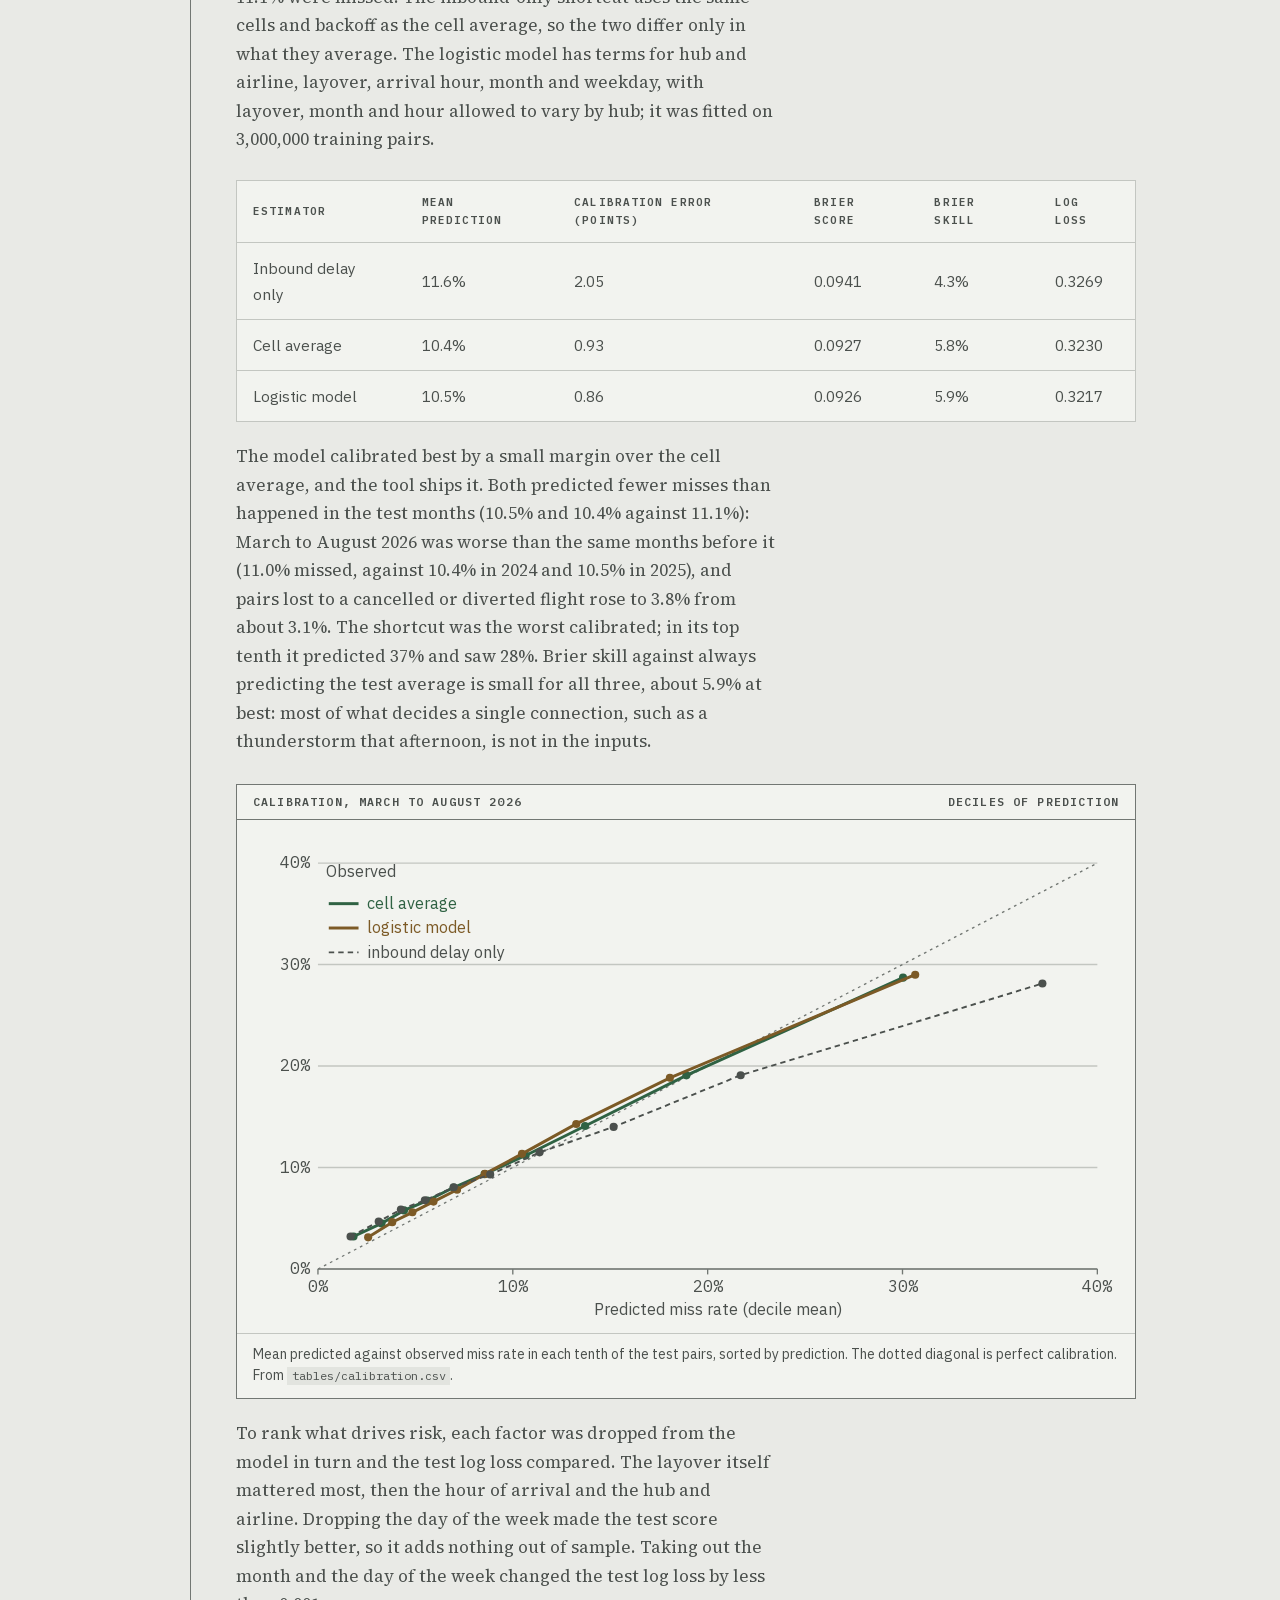
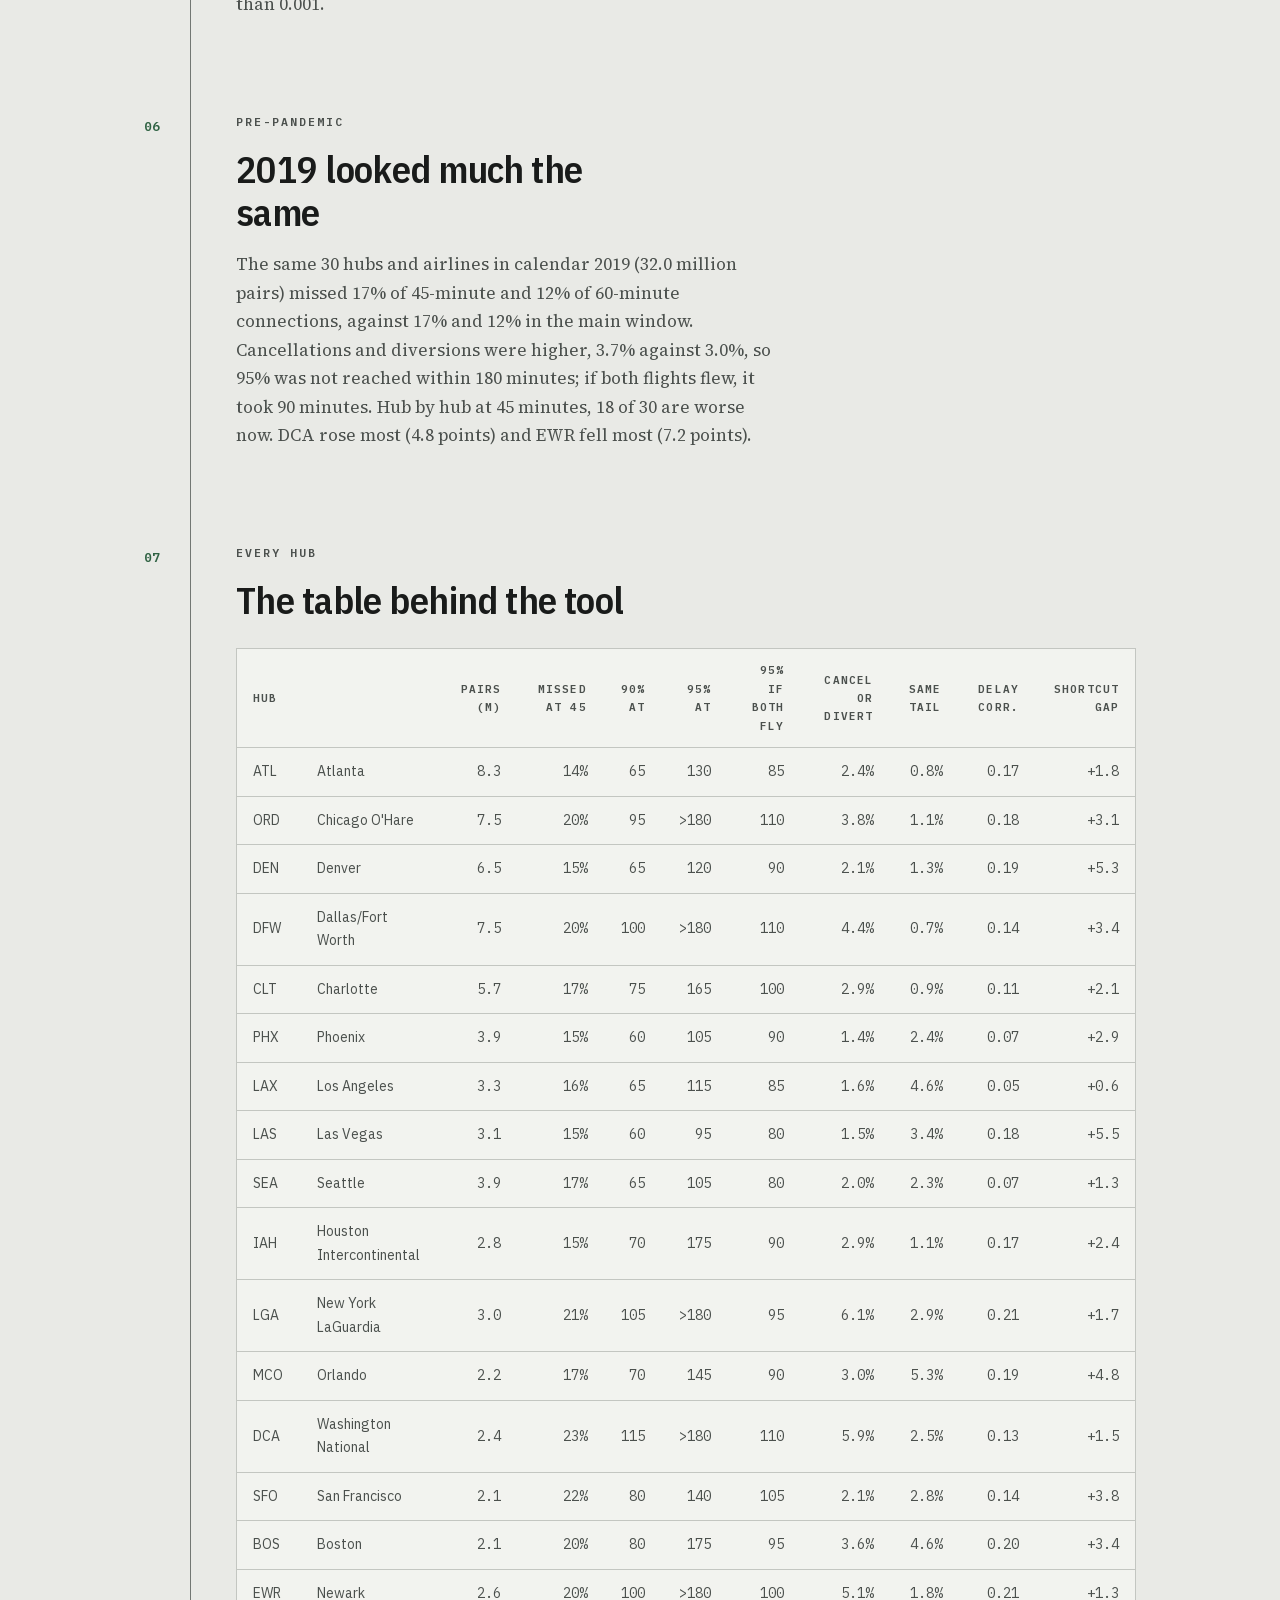
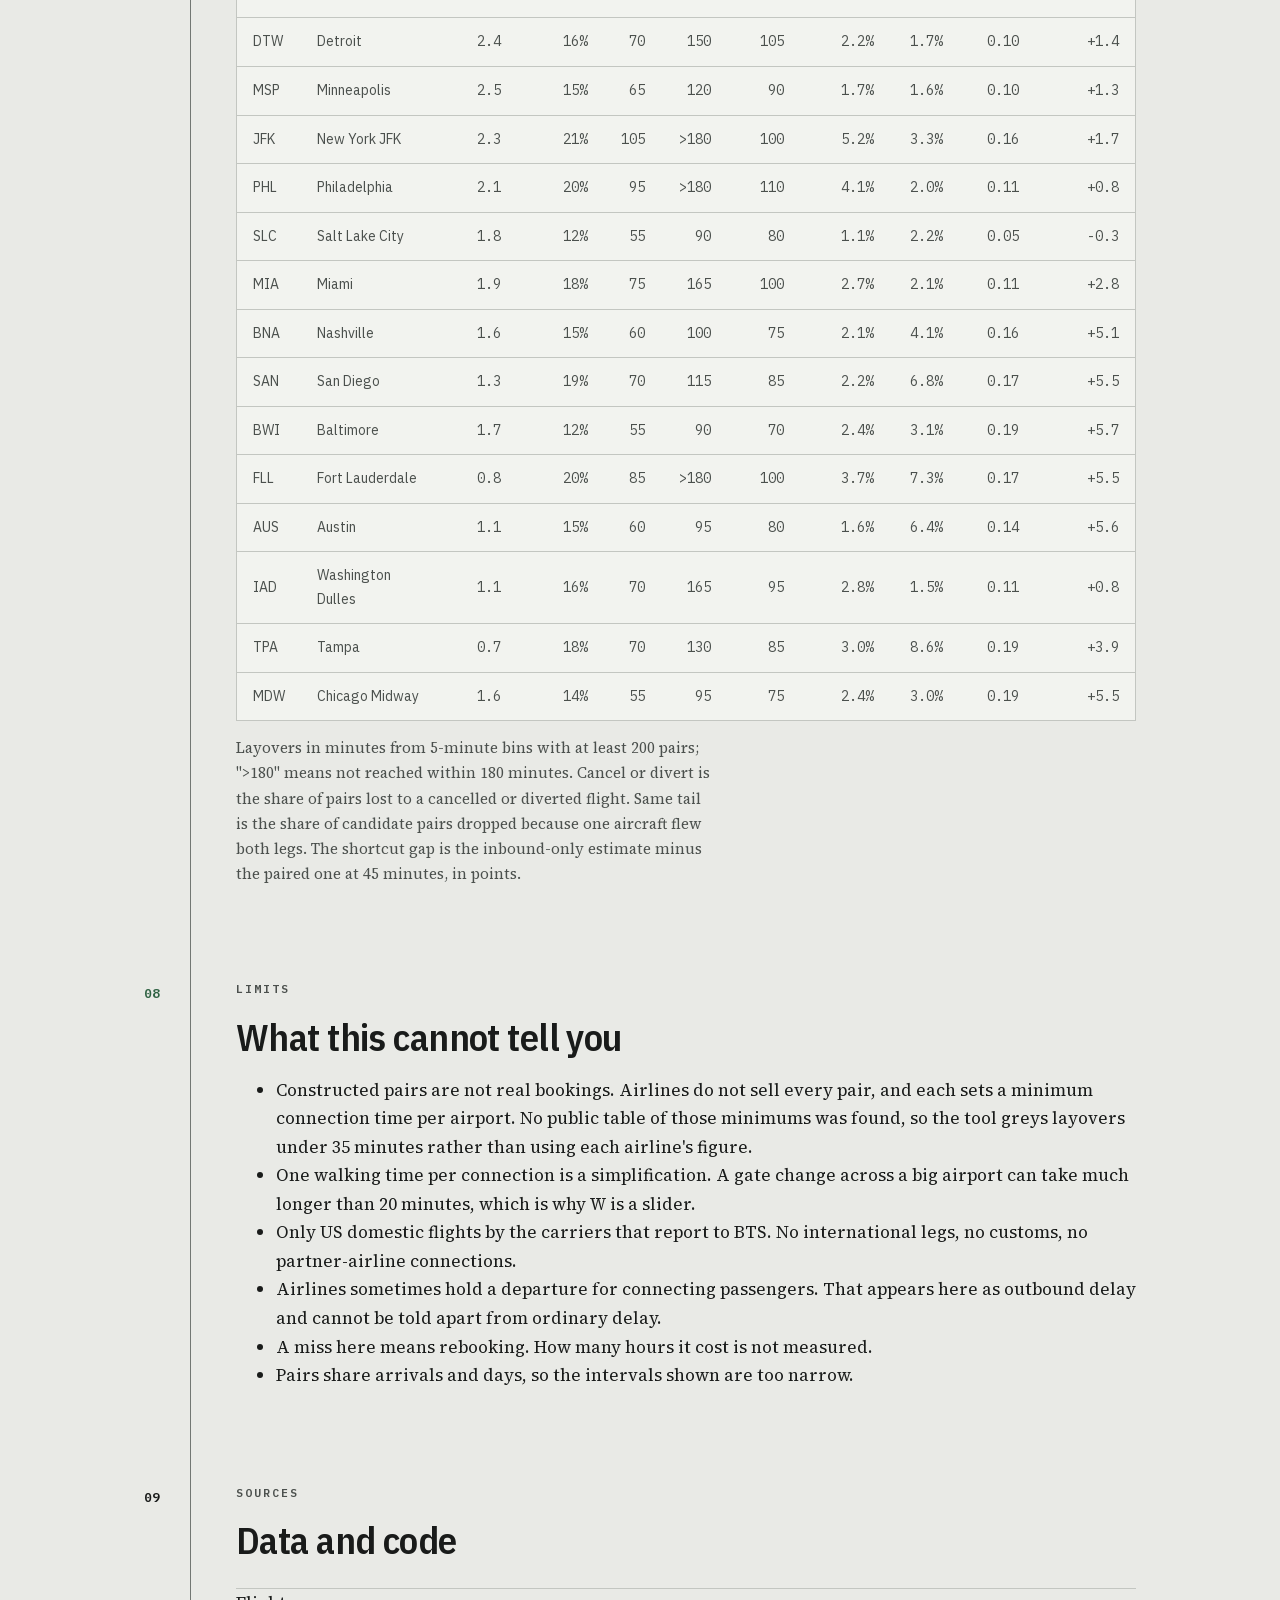
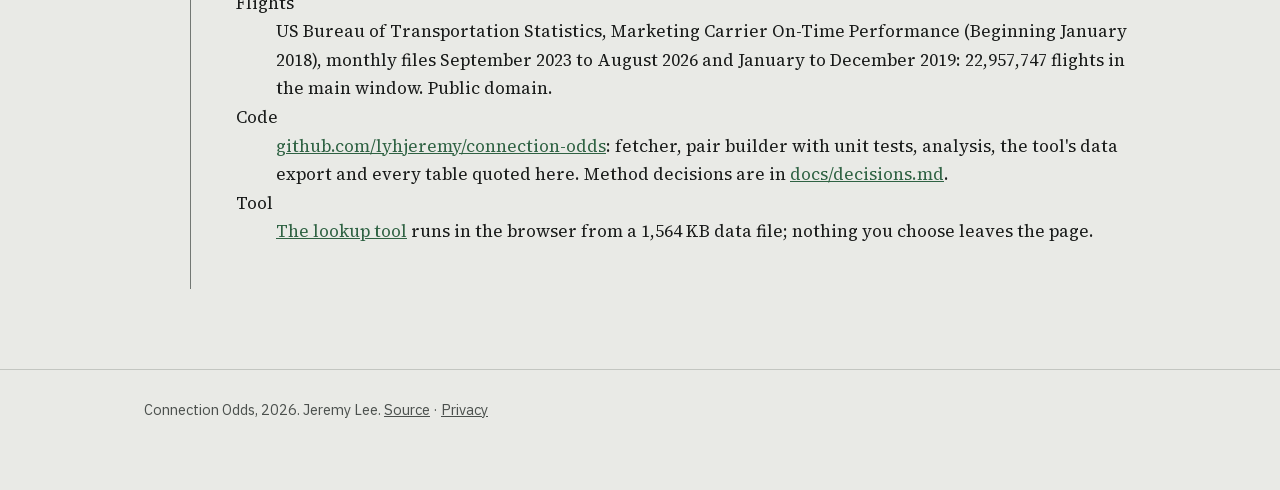
==== commit 847d4b7a: "Tighten the shortcut explanation, state the layover binning, clear the skeleton on load failure The " ====
--- a/overview/index.html
+++ b/overview/index.html
@@ -281,7 +281,7 @@
       At Atlanta it was 14%, and a 95% chance took
       130 minutes. Judging the risk from the inbound flight alone
       overstated it by 2.8 points at 45 minutes, because the outbound
-      flight tends to be late on the same days. The numbers come from
+      flight is often late too, and more often on the days the inbound is. The numbers come from
       23.0 million domestic flights recorded by the US Bureau of
       Transportation Statistics, paired into 90.0 million connections.
     </p>
@@ -315,7 +315,7 @@
 
   <section class="stop stop--key">
     <p class="eyebrow">Method</p>
-    <h2>Connections are built from flight pairs, not bookings</h2>
+    <h2>Every connection is built from two recorded flights</h2>
     <p>
       The BTS on-time table lists flights, not passengers. Every connection
       here is constructed. At each hub, an arriving flight is paired with
@@ -328,7 +328,9 @@
       8.6% at TPA. To keep every arrival equally
       represented, one departure is drawn at random for each arrival in each
       15-minute layover band, leaving 90.0 million pairs on
-      196 hub and airline combinations.
+      196 hub and airline combinations. Results by layover use
+      5-minute bins labeled by their lower edge, so "45 minutes" means a
+      scheduled layover of 45 to 49 minutes.
     </p>
     <p>
       A pair is missed if the inbound was cancelled or diverted, if the outbound
@@ -392,7 +394,7 @@
     <h2>Evening arrivals need longer layovers</h2>
     <p>
       Departures leaving 15 or more minutes late rise from 7%
-      in the 5 am hour to 32% at 19:00.
+      in the 5 am hour to 32% in the 7 pm hour.
       Counting cancellations, only 22 of the 30 hubs
       reach a 95% chance within 180 minutes at all, so the map below takes
       cancellations out and asks a narrower question: if both flights
@@ -411,14 +413,16 @@
 
   <section class="stop">
     <p class="eyebrow">The shortcut</p>
-    <h2>The outbound flight is late on the same days</h2>
+    <h2>The outbound flight is often late too</h2>
     <p>
       The obvious way to judge a connection is to ask how often the inbound
       flight lands more than the spare time late. That ignores the outbound.
       When the inbound was 30 or more minutes late, the outbound left 15 or
       more minutes late 40% of the time, against
       24% of all pairs: the same storm and the same congested
-      airport hold up both. The correlation between the two delays is
+      airport hold up both. Part of the gap does not depend on that link:
+      outbound flights leave late on average, so even unrelated delays would
+      shrink the shortcut's estimate. The correlation between the two delays is
       0.15 overall, from 0.05 at SLC to
       0.21 at EWR.
     </p>
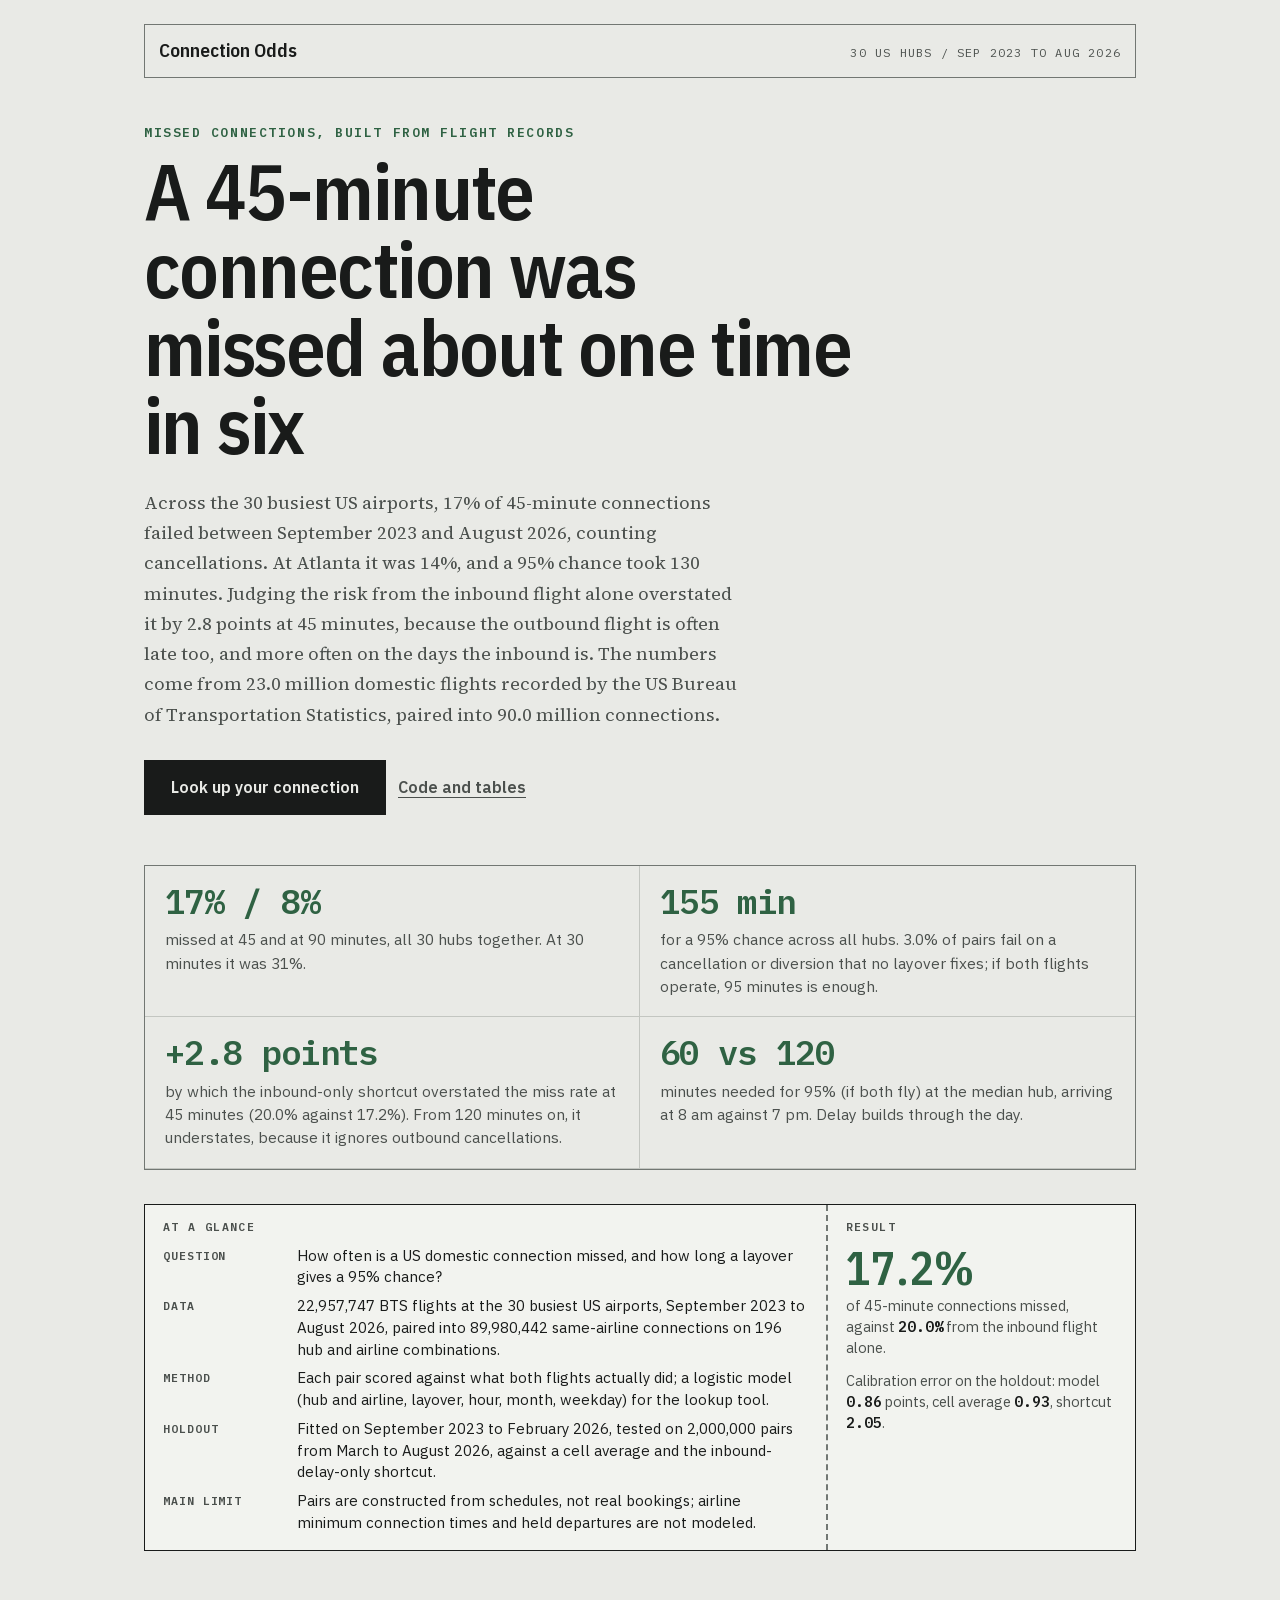
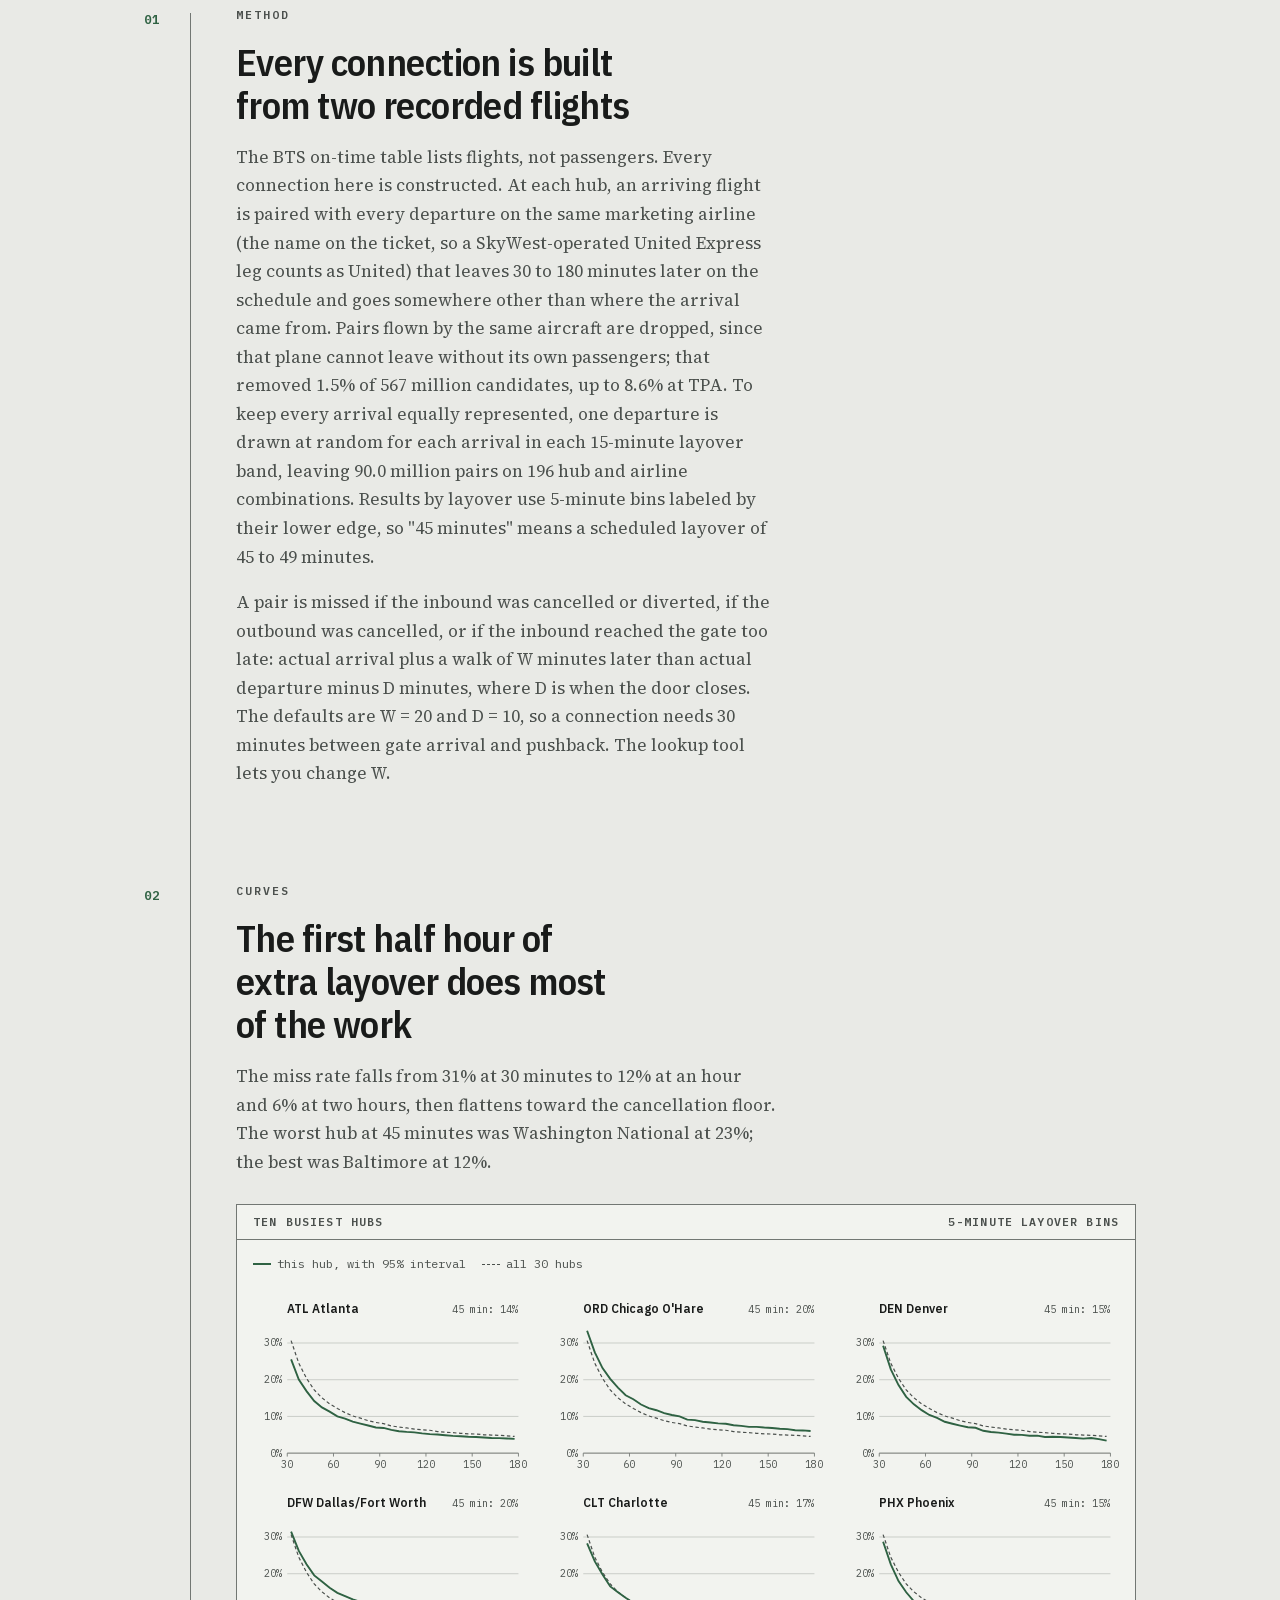
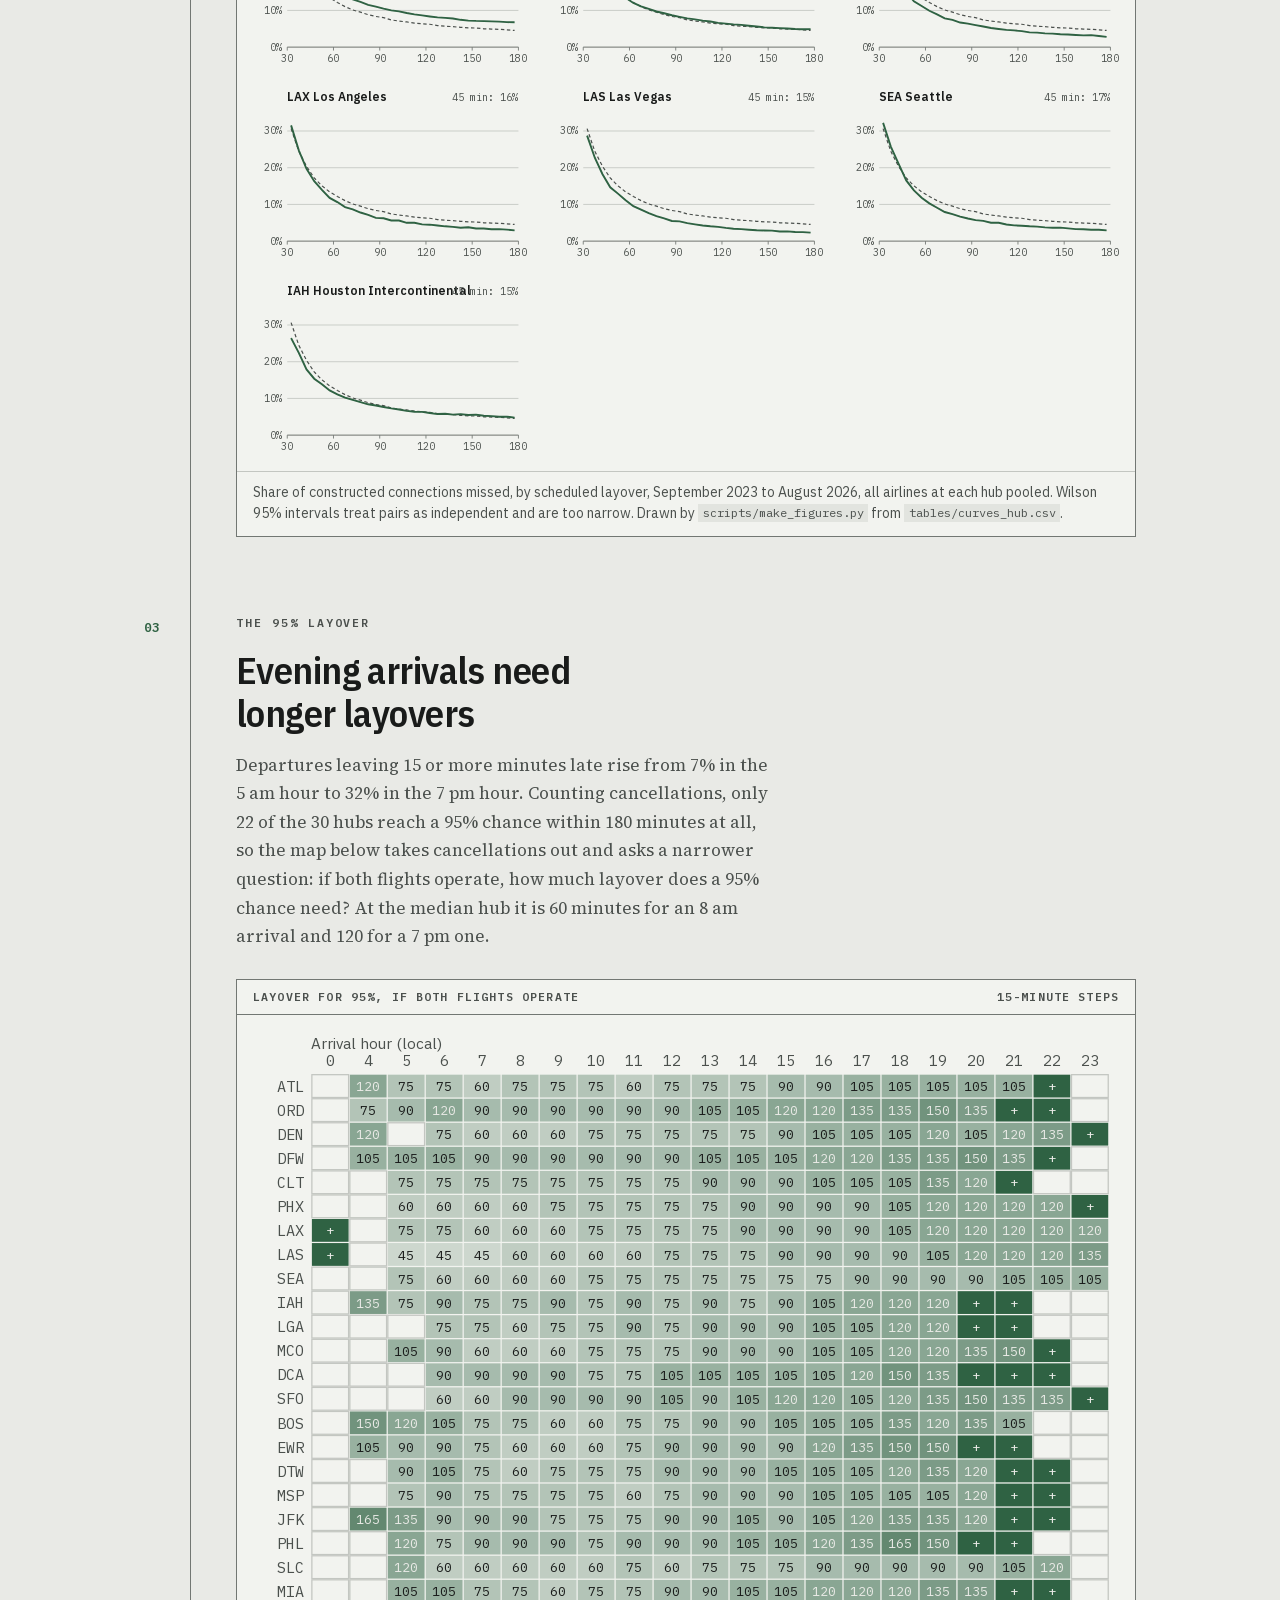
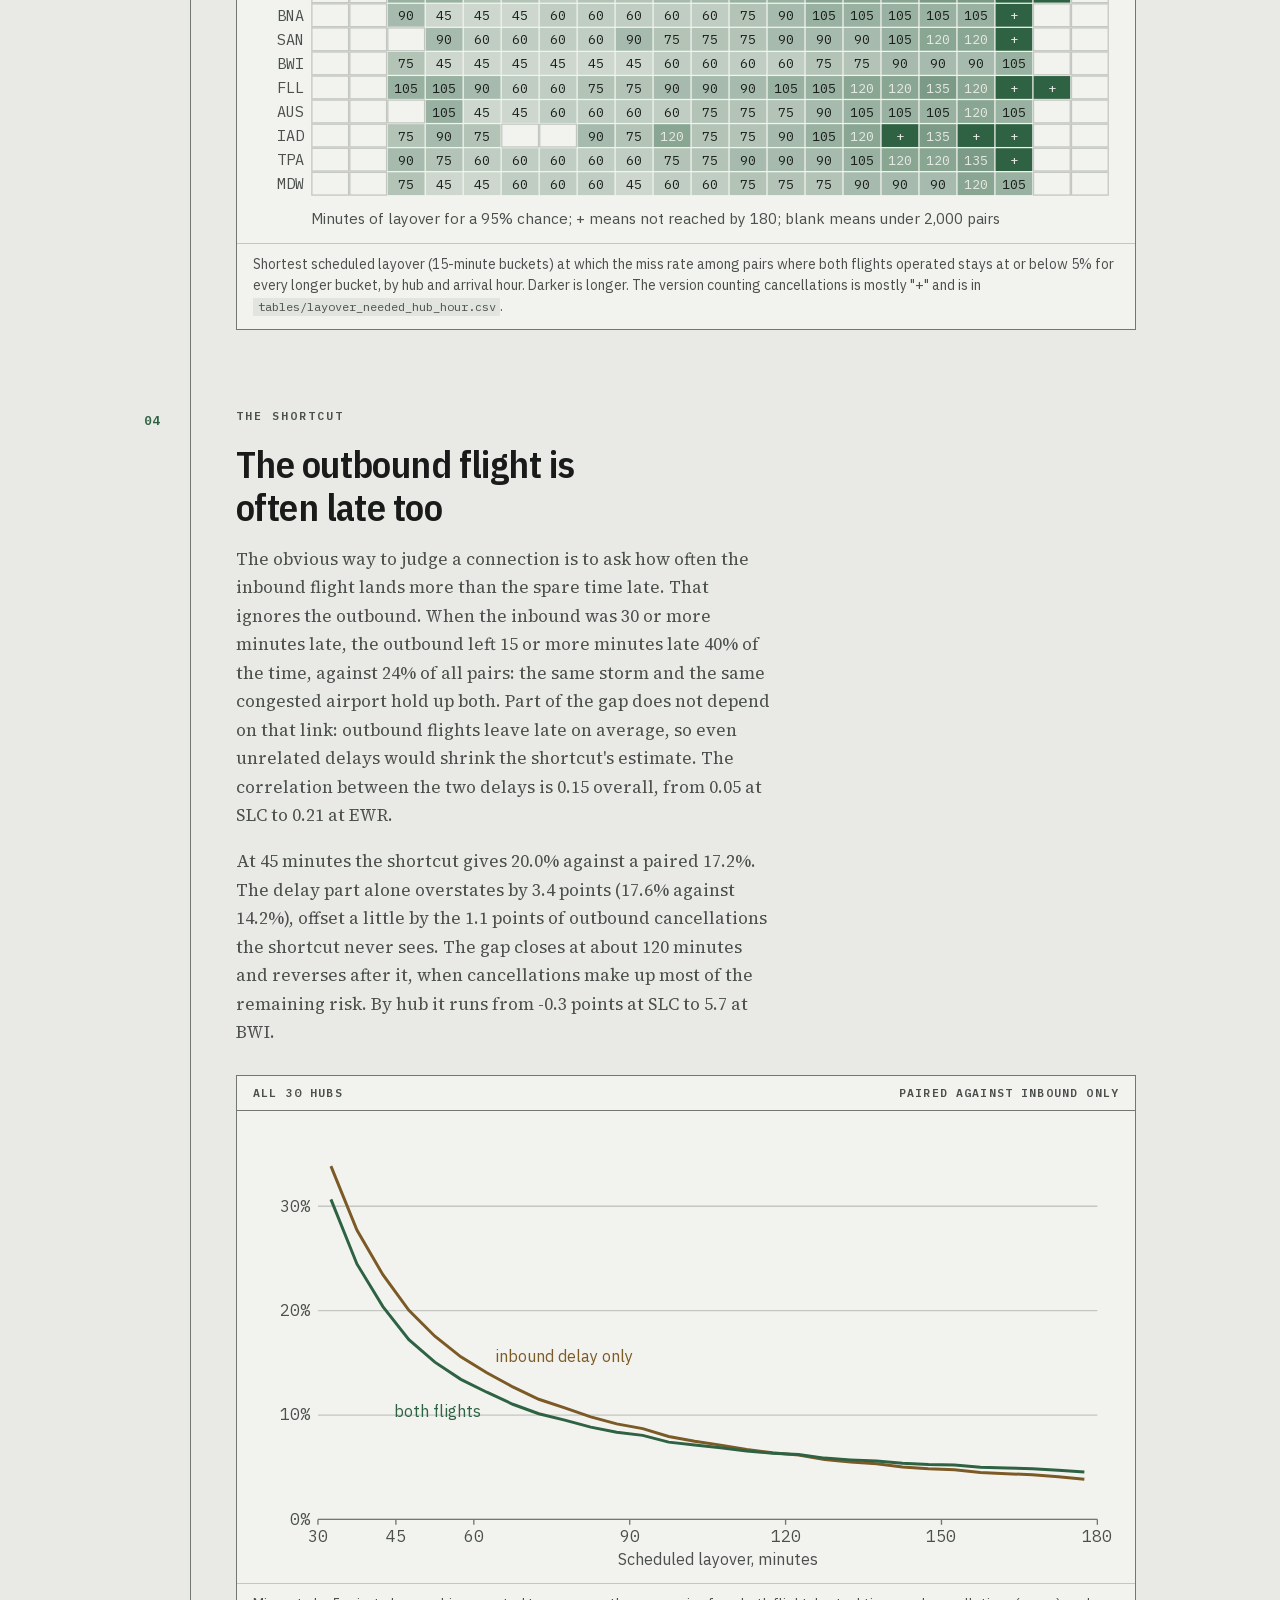
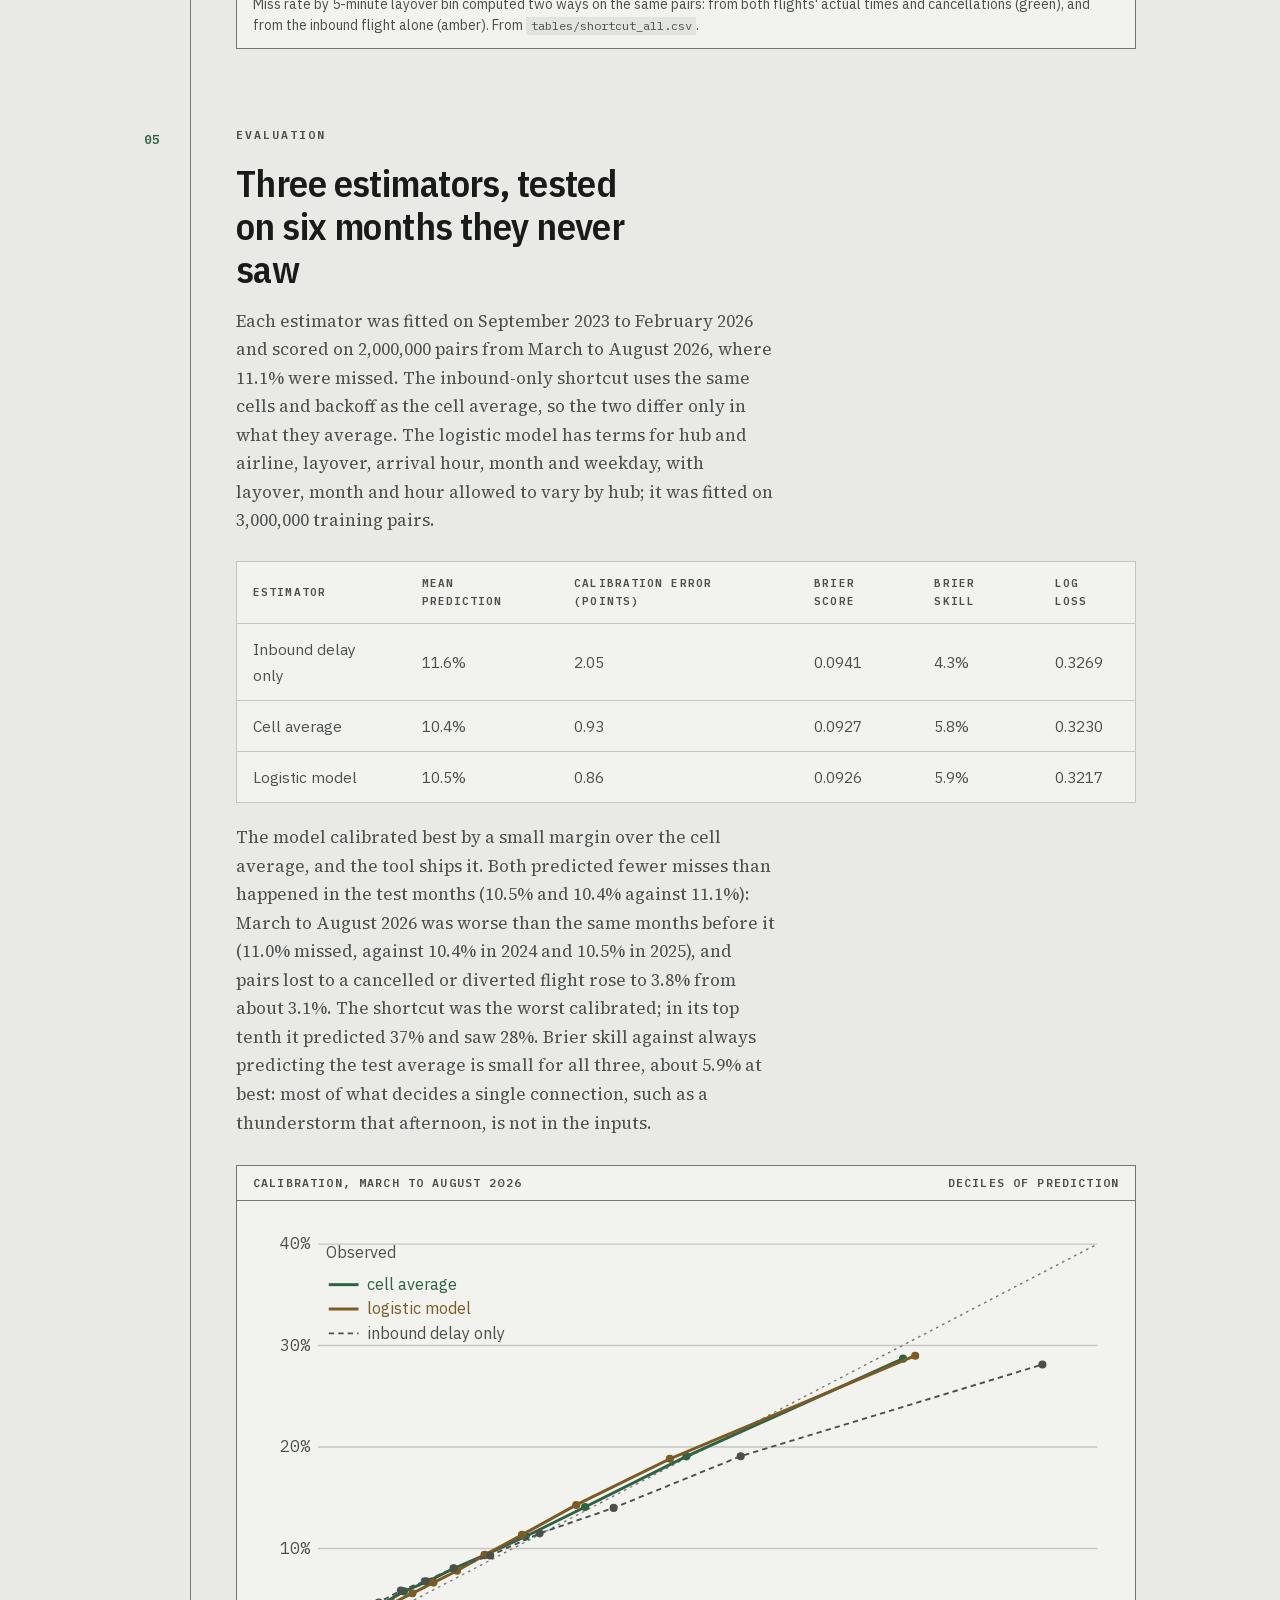
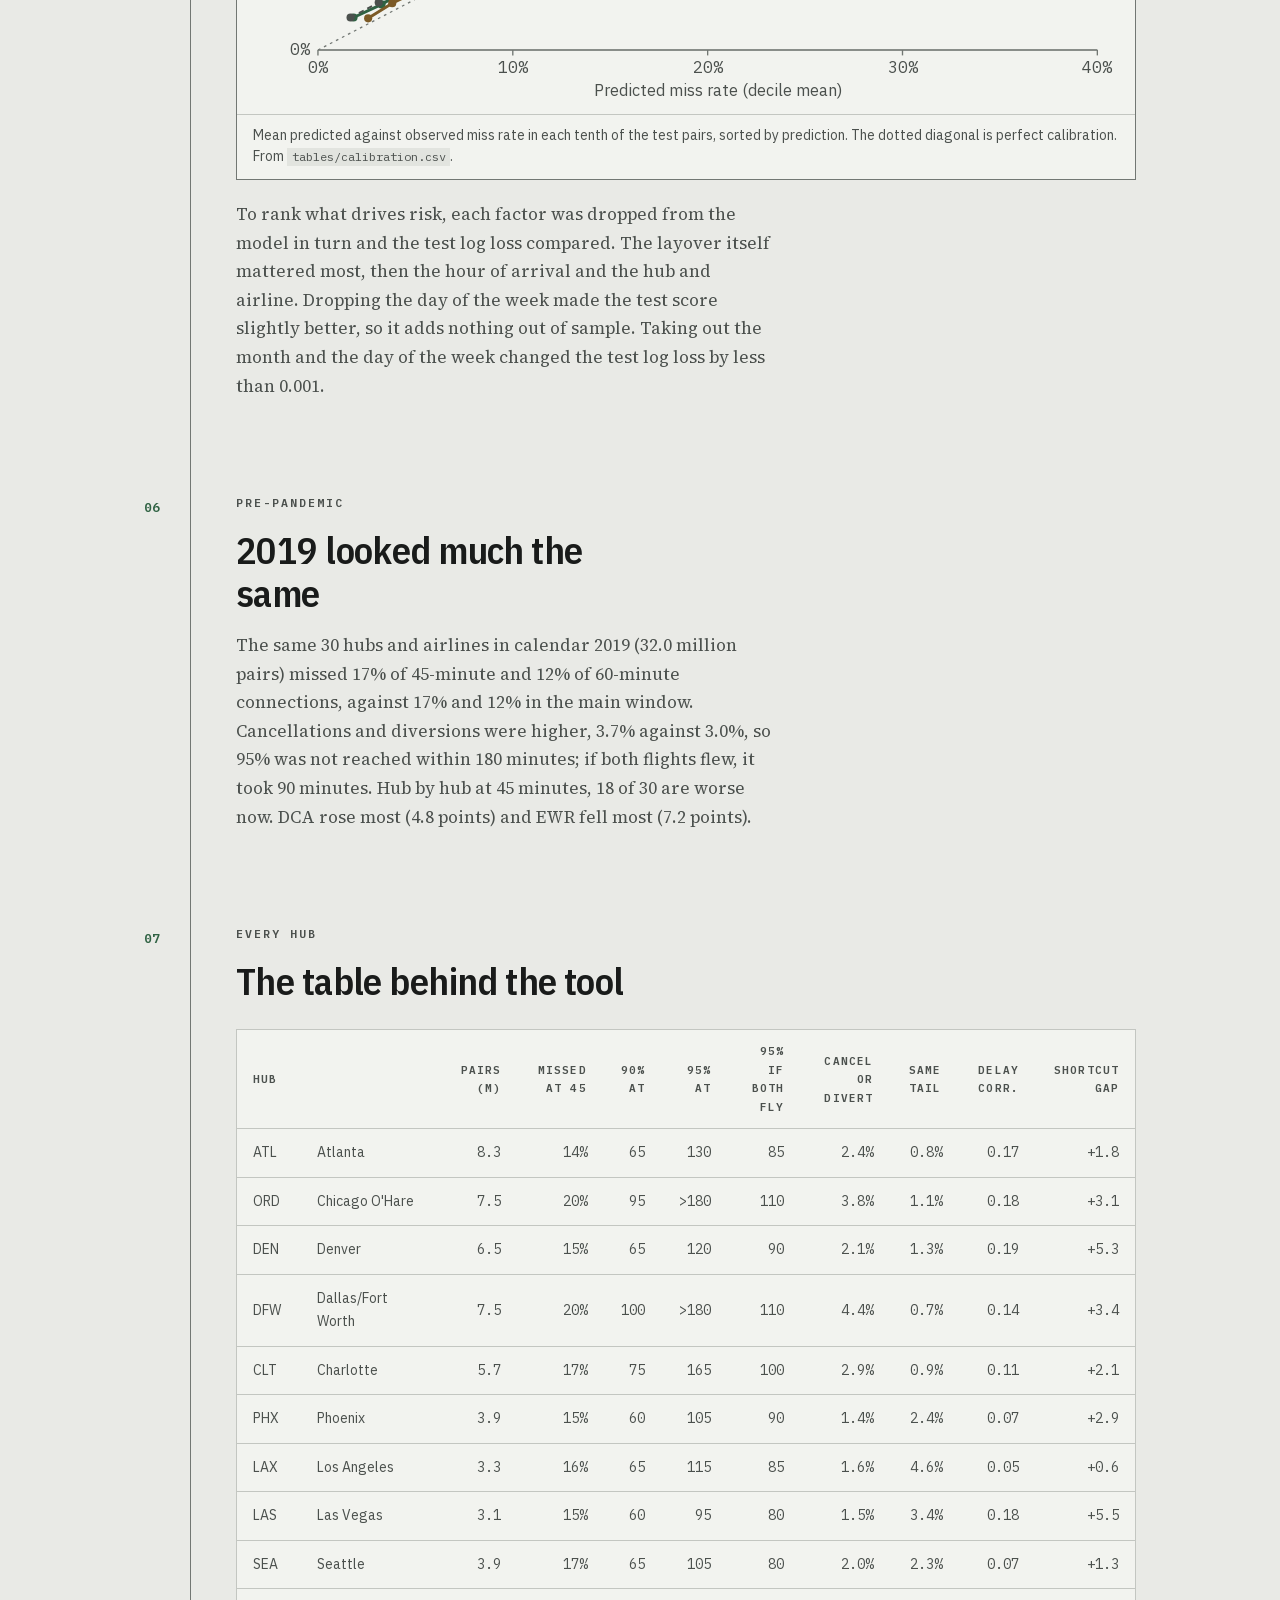
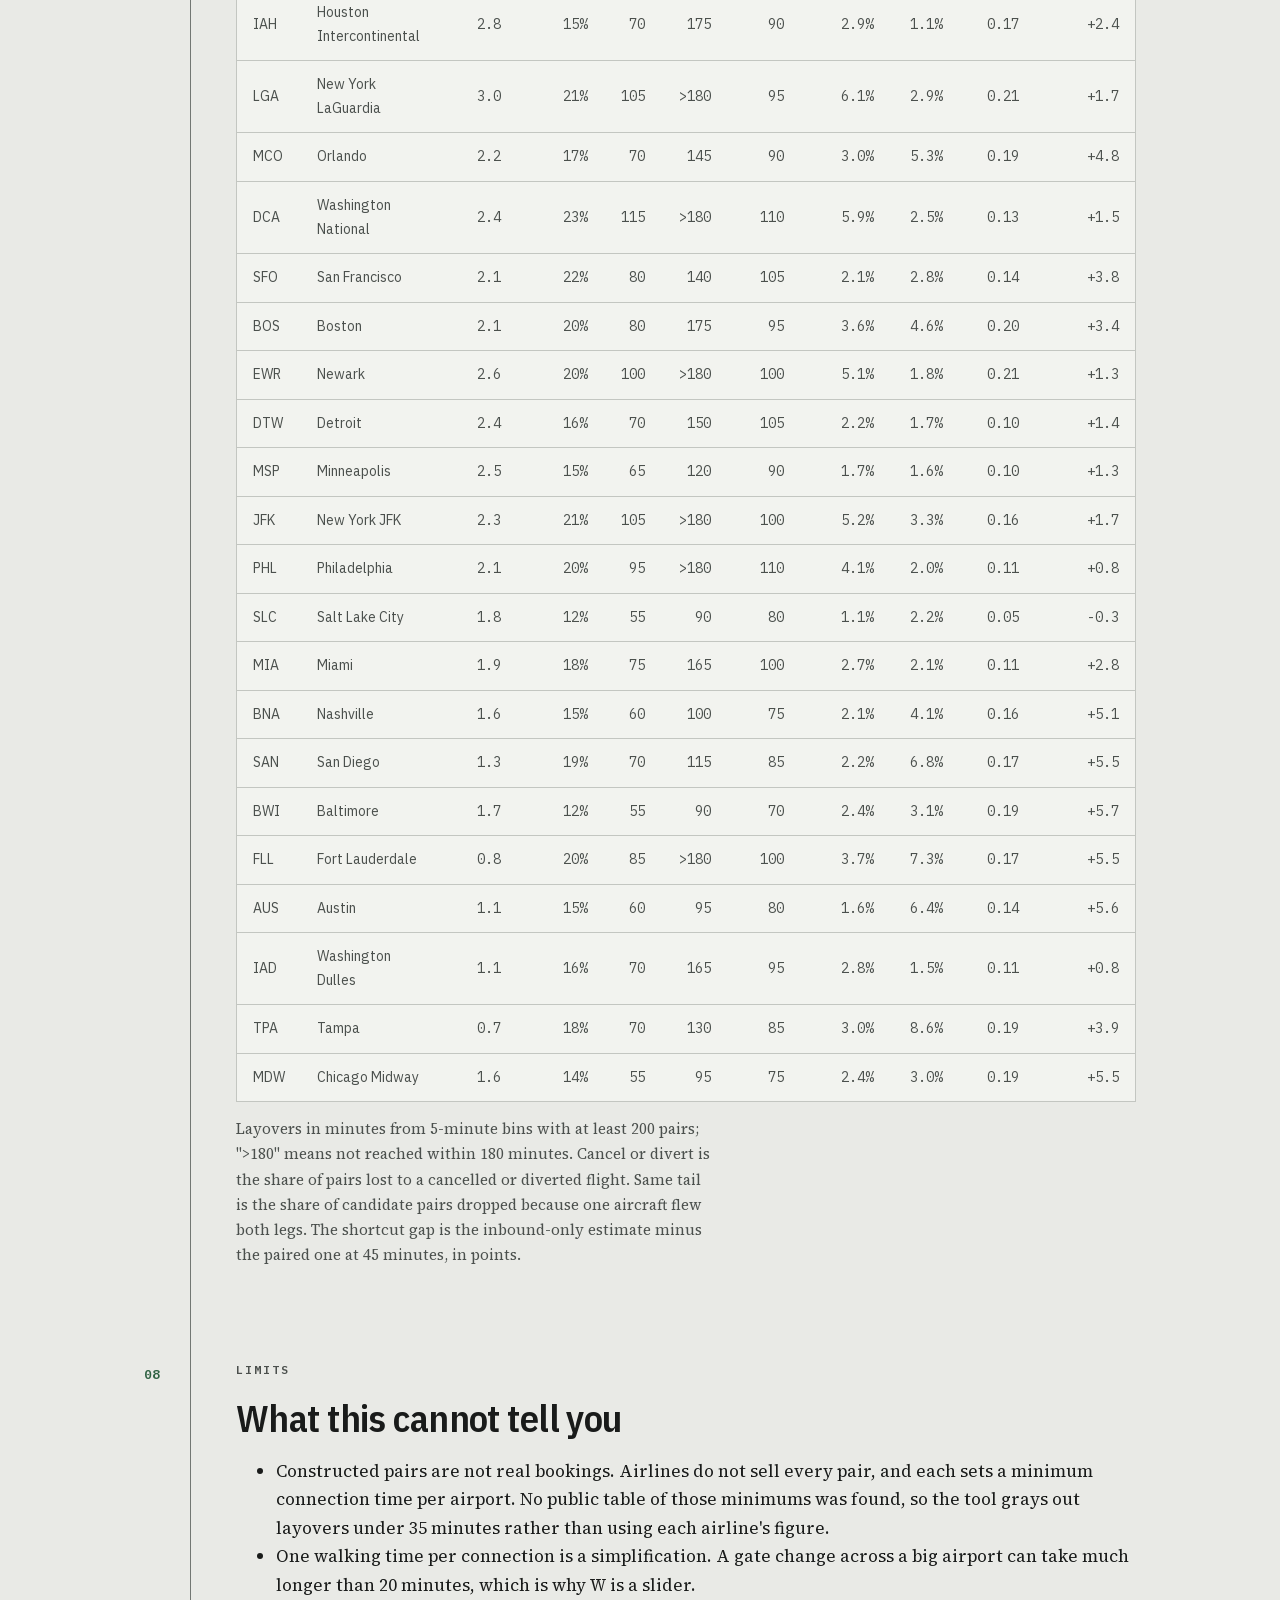
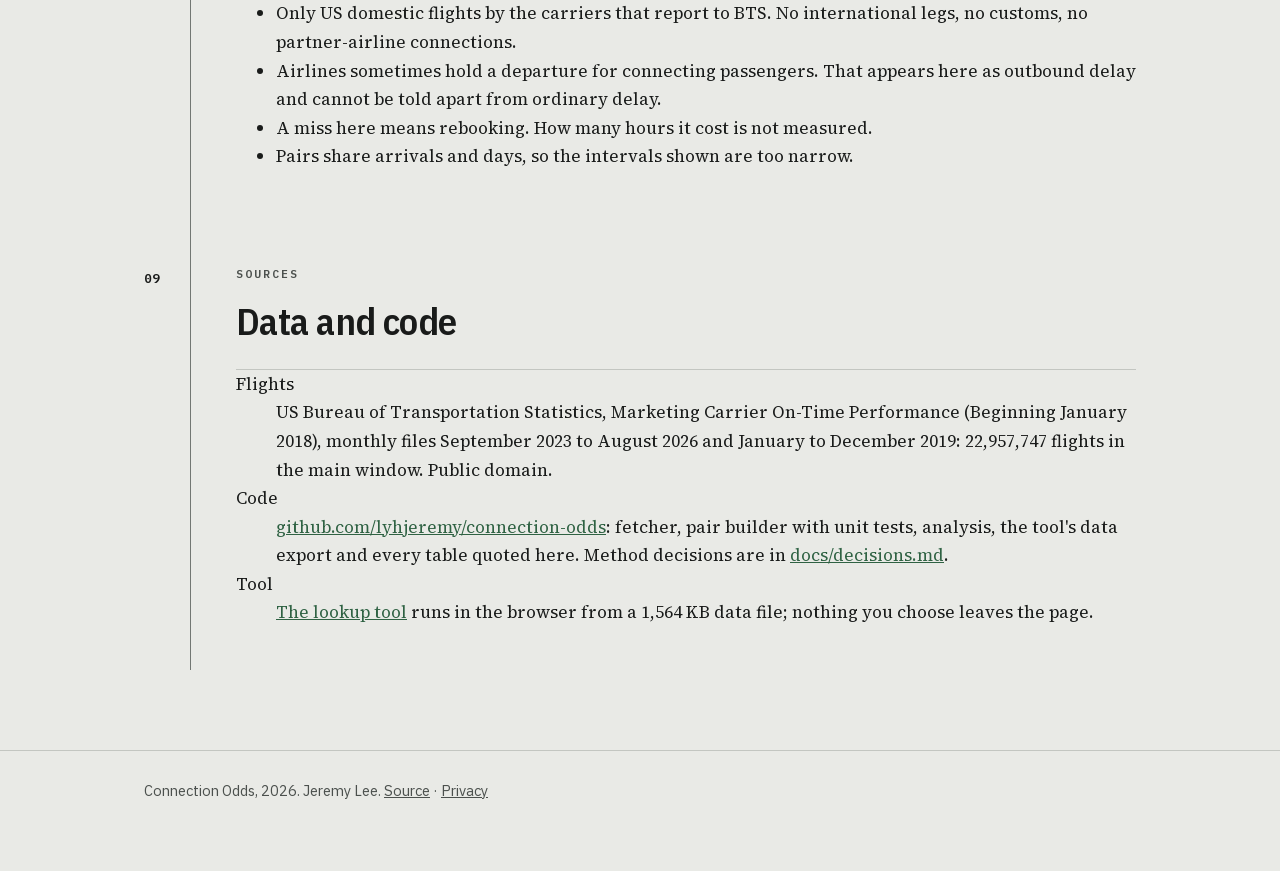
==== commit 566a4bd1: "Add at-a-glance block to the write-up, state the result in the README opening" ====
--- a/overview/index.html
+++ b/overview/index.html
@@ -10,7 +10,11 @@
 <meta property="og:description" content="How long a layover you need at 30 US hubs, built from every domestic flight BTS recorded from September 2023 to August 2026." />
 <meta property="og:type" content="article" />
 <meta property="og:url" content="https://lyhjeremy.github.io/connection-odds/overview/" />
-<link href="" rel="stylesheet" />
+<meta property="og:image" content="https://lyhjeremy.github.io/connection-odds/og.png" />
+<meta property="og:image:width" content="1200" />
+<meta property="og:image:height" content="630" />
+<meta property="og:image:alt" content="Connection Odds" />
+<meta name="twitter:card" content="summary_large_image" />
 <style>
   :root {
     --paper: #E9EAE6;
@@ -264,6 +268,24 @@
   .lg .l2::before { border-top-color: var(--accent2); }
   .hubs { min-width: 860px; font-size: 14px; }
   .hubs td.num, .hubs th.num { text-align: right; font-family: var(--mono); }
+  /* At a glance, set as a boarding pass: the result on the stub, the method on the pass. */
+  .pass { display: grid; grid-template-columns: minmax(0, 2.2fr) minmax(0, 1fr); margin: 34px 0 0;
+          border: 1.5px solid var(--ink); background: var(--card); }
+  .pass-main { padding: 14px 18px 16px; }
+  .pass-stub { padding: 14px 18px 16px; border-left: 2px dashed var(--edge); }
+  .pass-h { margin: 0 0 10px; font: 600 11.5px/1.4 var(--mono); letter-spacing: .12em; text-transform: uppercase; color: var(--muted); max-width: none; }
+  .pass dl { margin: 0; display: grid; grid-template-columns: 7.5rem minmax(0, 1fr); gap: 7px 14px; }
+  .pass dt { font: 600 11.5px/1.5 var(--mono); letter-spacing: .08em; text-transform: uppercase; color: var(--muted); padding-top: 2px; }
+  .pass dd { margin: 0; font: 15px/1.45 var(--sans); color: var(--ink); }
+  .pass-stub .big { font: 600 clamp(34px, 5vw, 46px)/1 var(--display); color: var(--accent); margin: 2px 0 4px; }
+  .pass-stub p { margin: 0 0 12px; font: 14.5px/1.45 var(--sans); color: var(--ink2); max-width: none; }
+  .pass-stub p b { font-family: var(--mono); font-weight: 600; color: var(--ink); }
+  @media (max-width: 720px) {
+    .pass { grid-template-columns: 1fr; }
+    .pass-stub { border-left: 0; border-top: 2px dashed var(--edge); }
+    .pass dl { grid-template-columns: 1fr; gap: 2px 0; }
+    .pass dd { margin-bottom: 8px; }
+  }
 </style>
 
 <div class="wrap">
@@ -307,6 +329,24 @@
         <p>minutes needed for 95% (if both fly) at the median hub, arriving at 8 am against 7 pm. Delay builds through the day.</p>
       </div>
     </div>
+    <section class="pass" aria-labelledby="pass-h">
+      <div class="pass-main">
+        <h2 class="pass-h" id="pass-h">At a glance</h2>
+        <dl>
+          <dt>Question</dt><dd>How often is a US domestic connection missed, and how long a layover gives a 95% chance?</dd>
+          <dt>Data</dt><dd>22,957,747 BTS flights at the 30 busiest US airports, September 2023 to August 2026, paired into 89,980,442 same-airline connections on 196 hub and airline combinations.</dd>
+          <dt>Method</dt><dd>Each pair scored against what both flights actually did; a logistic model (hub and airline, layover, hour, month, weekday) for the lookup tool.</dd>
+          <dt>Holdout</dt><dd>Fitted on September 2023 to February 2026, tested on 2,000,000 pairs from March to August 2026, against a cell average and the inbound-delay-only shortcut.</dd>
+          <dt>Main limit</dt><dd>Pairs are constructed from schedules, not real bookings; airline minimum connection times and held departures are not modeled.</dd>
+        </dl>
+      </div>
+      <div class="pass-stub">
+        <h2 class="pass-h">Result</h2>
+        <div class="big">17.2%</div>
+        <p>of 45-minute connections missed, against <b>20.0%</b> from the inbound flight alone.</p>
+        <p>Calibration error on the holdout: model <b>0.86</b> points, cell average <b>0.93</b>, shortcut <b>2.05</b>.</p>
+      </div>
+    </section>
   </section>
 </div>
 
@@ -555,7 +595,7 @@
     <p class="eyebrow">Limits</p>
     <h2>What this cannot tell you</h2>
     <ul>
-      <li>Constructed pairs are not real bookings. Airlines do not sell every pair, and each sets a minimum connection time per airport. No public table of those minimums was found, so the tool greys layovers under 35 minutes rather than using each airline's figure.</li>
+      <li>Constructed pairs are not real bookings. Airlines do not sell every pair, and each sets a minimum connection time per airport. No public table of those minimums was found, so the tool grays out layovers under 35 minutes rather than using each airline's figure.</li>
       <li>One walking time per connection is a simplification. A gate change across a big airport can take much longer than 20 minutes, which is why W is a slider.</li>
       <li>Only US domestic flights by the carriers that report to BTS. No international legs, no customs, no partner-airline connections.</li>
       <li>Airlines sometimes hold a departure for connecting passengers. That appears here as outbound delay and cannot be told apart from ordinary delay.</li>
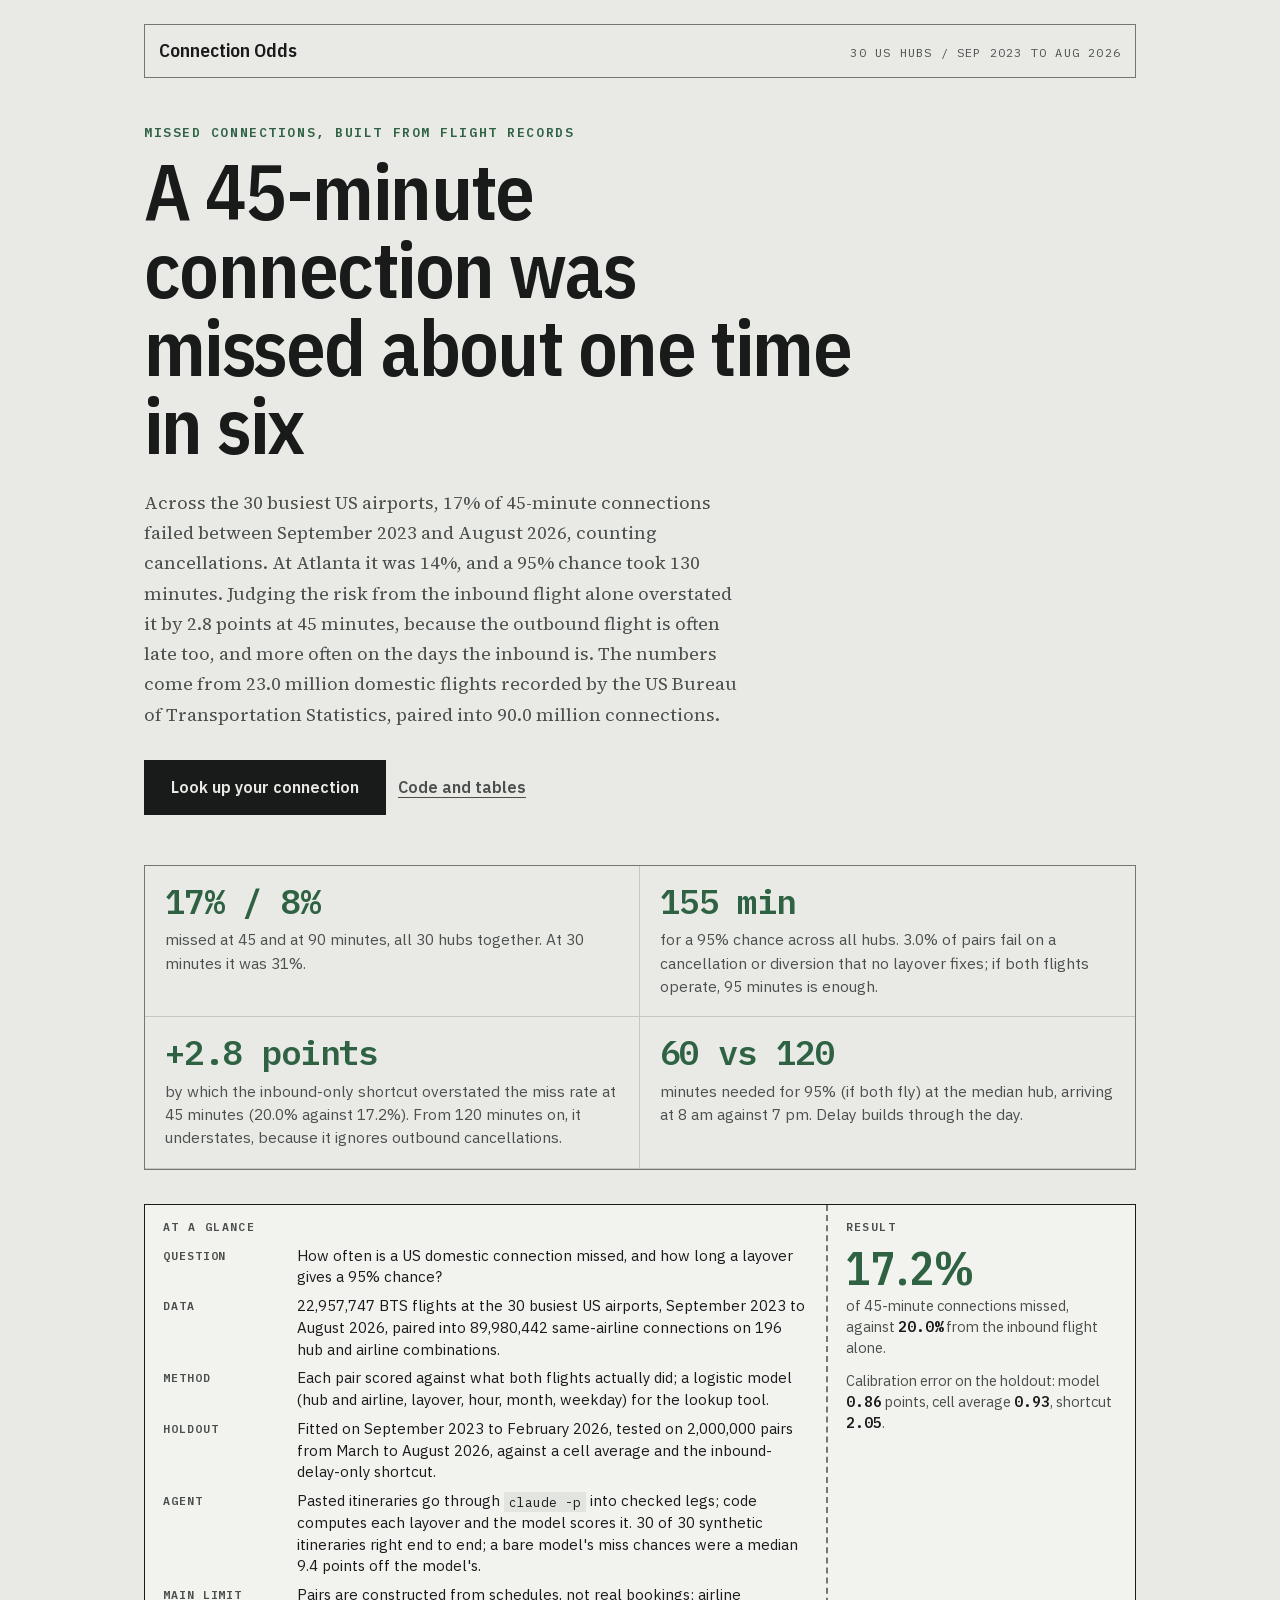
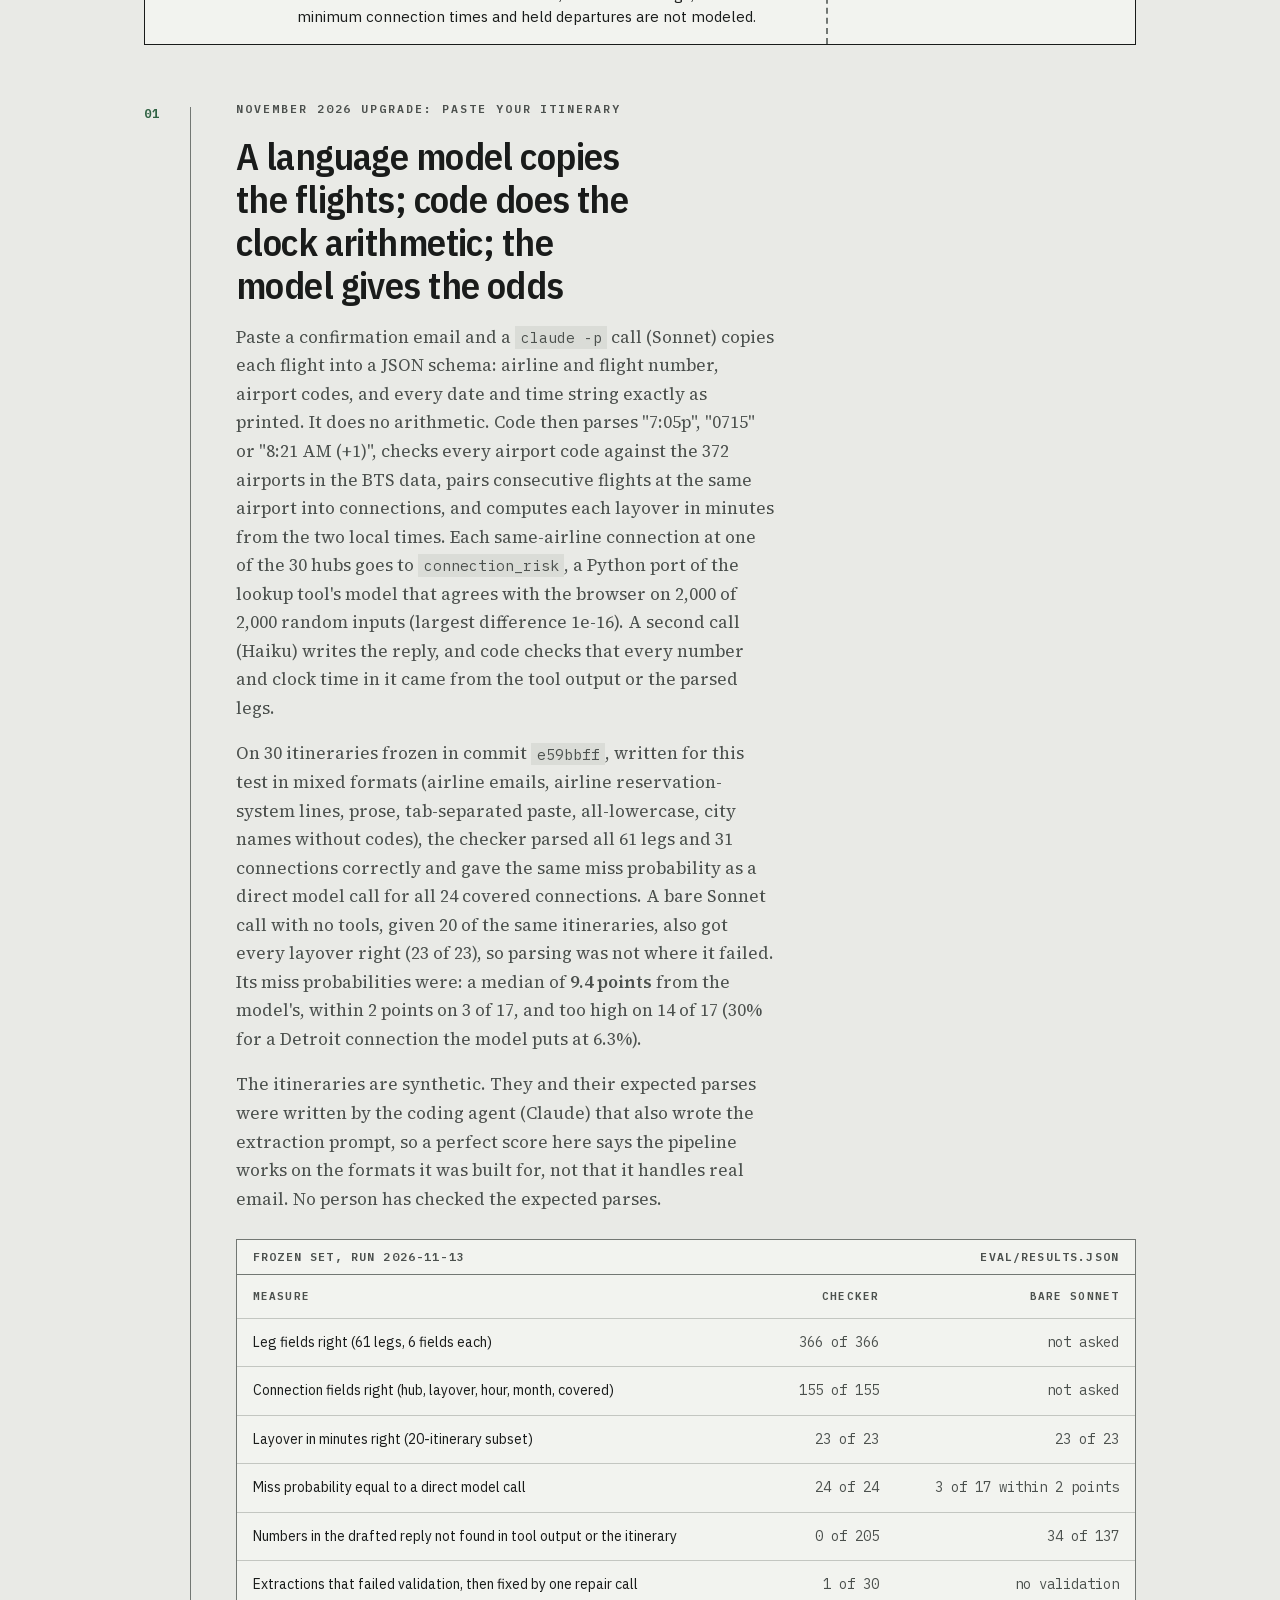
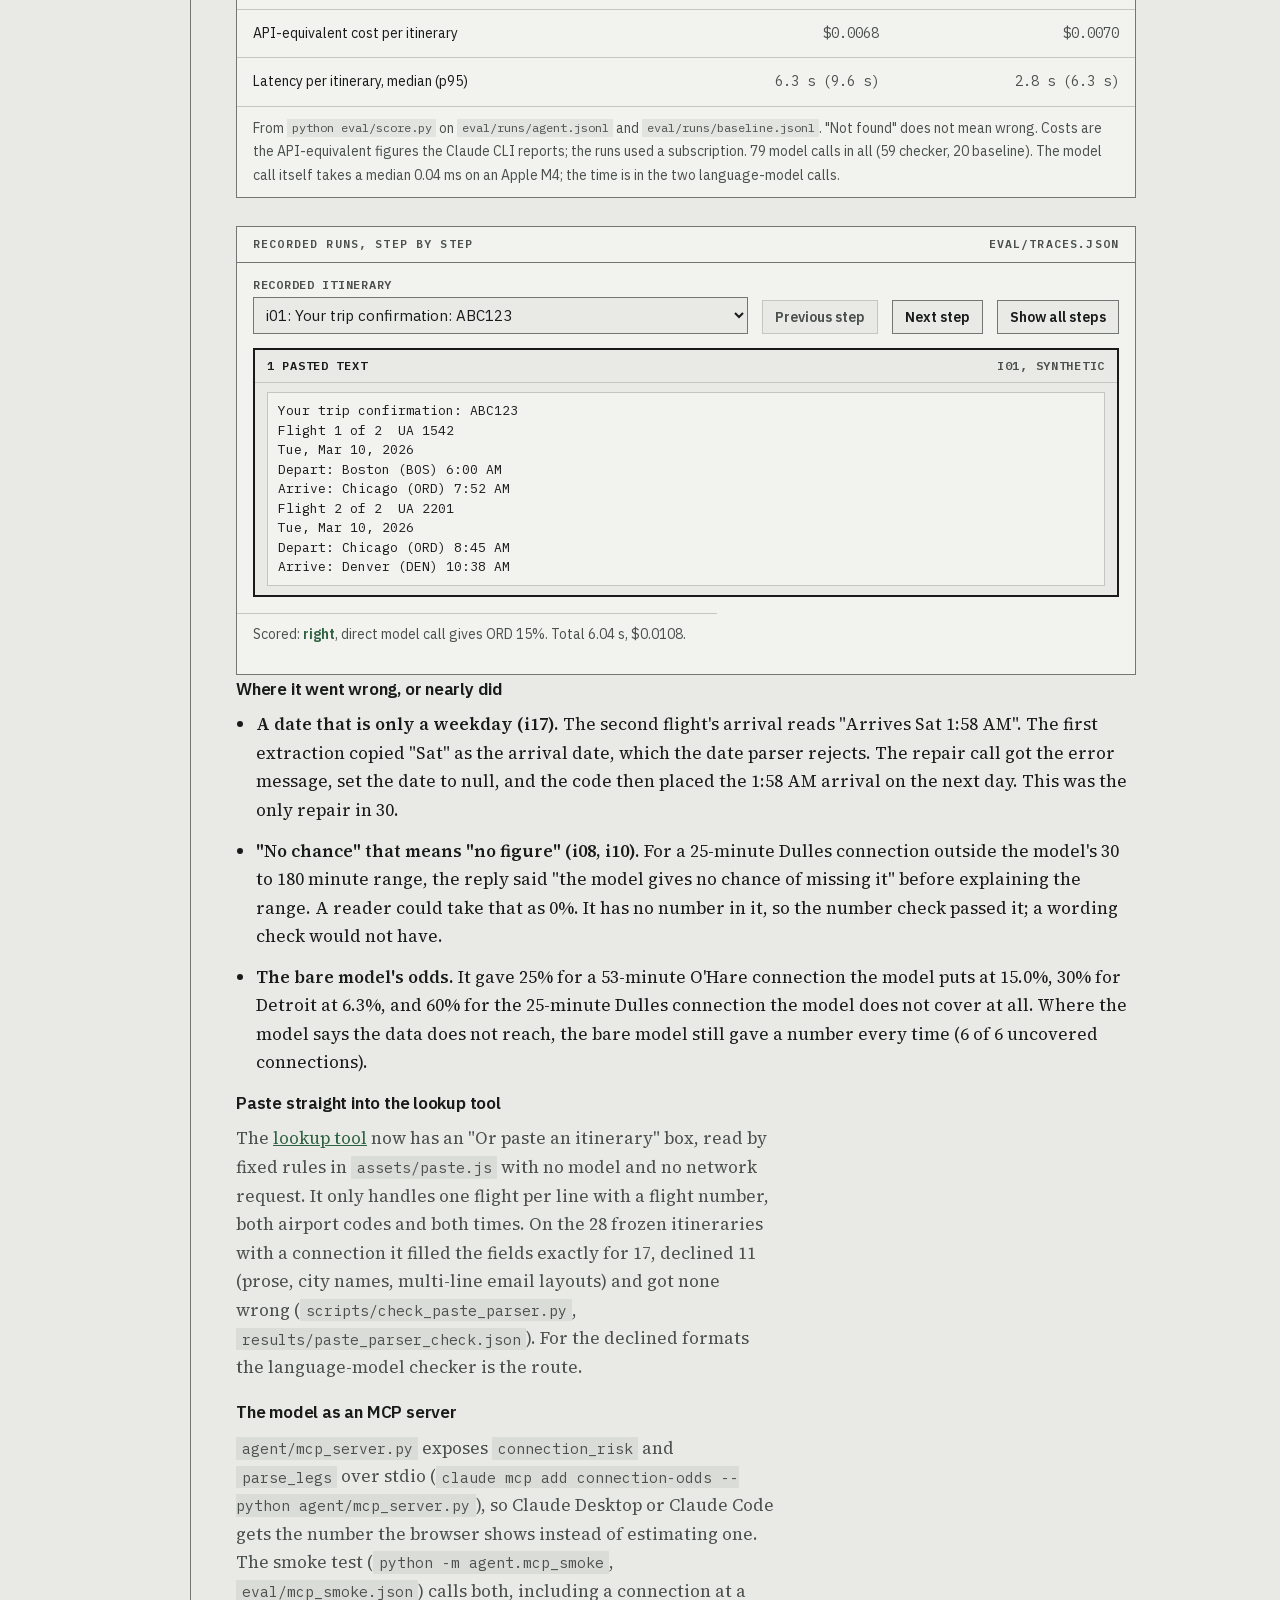
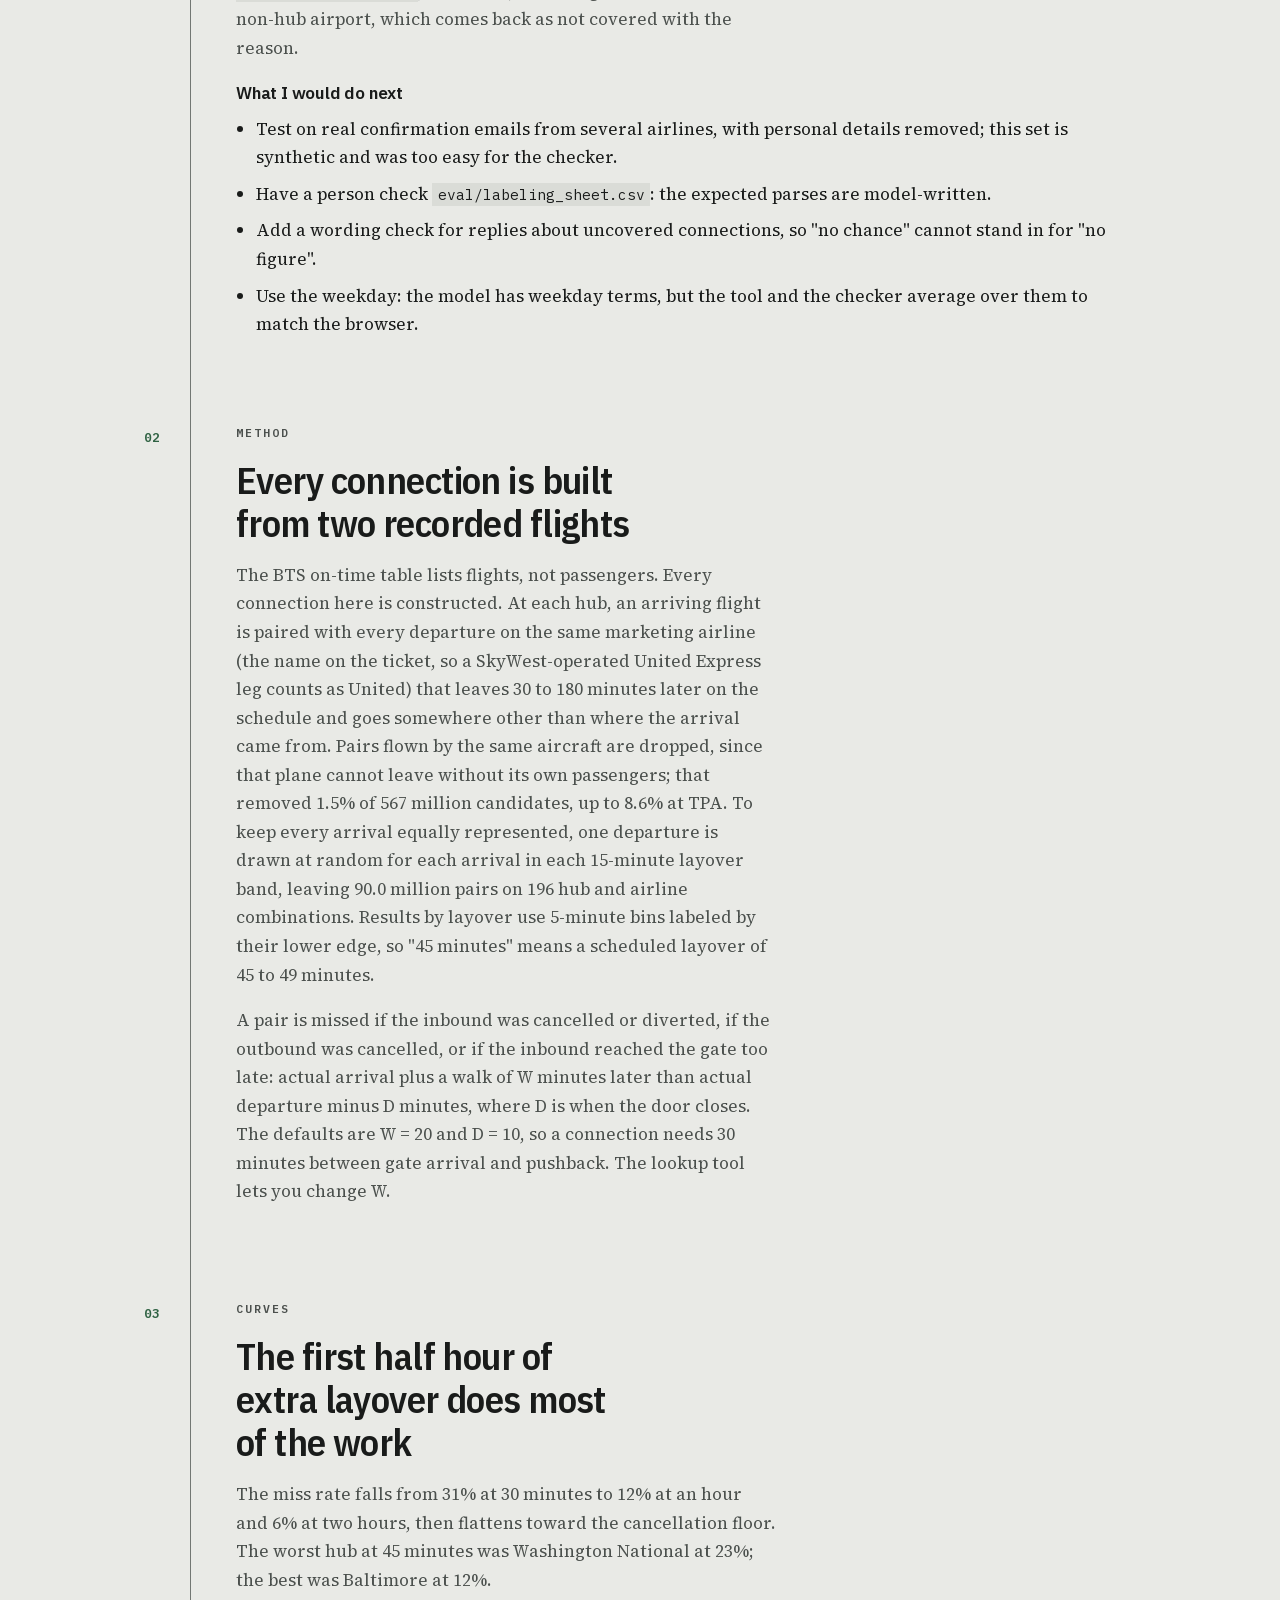
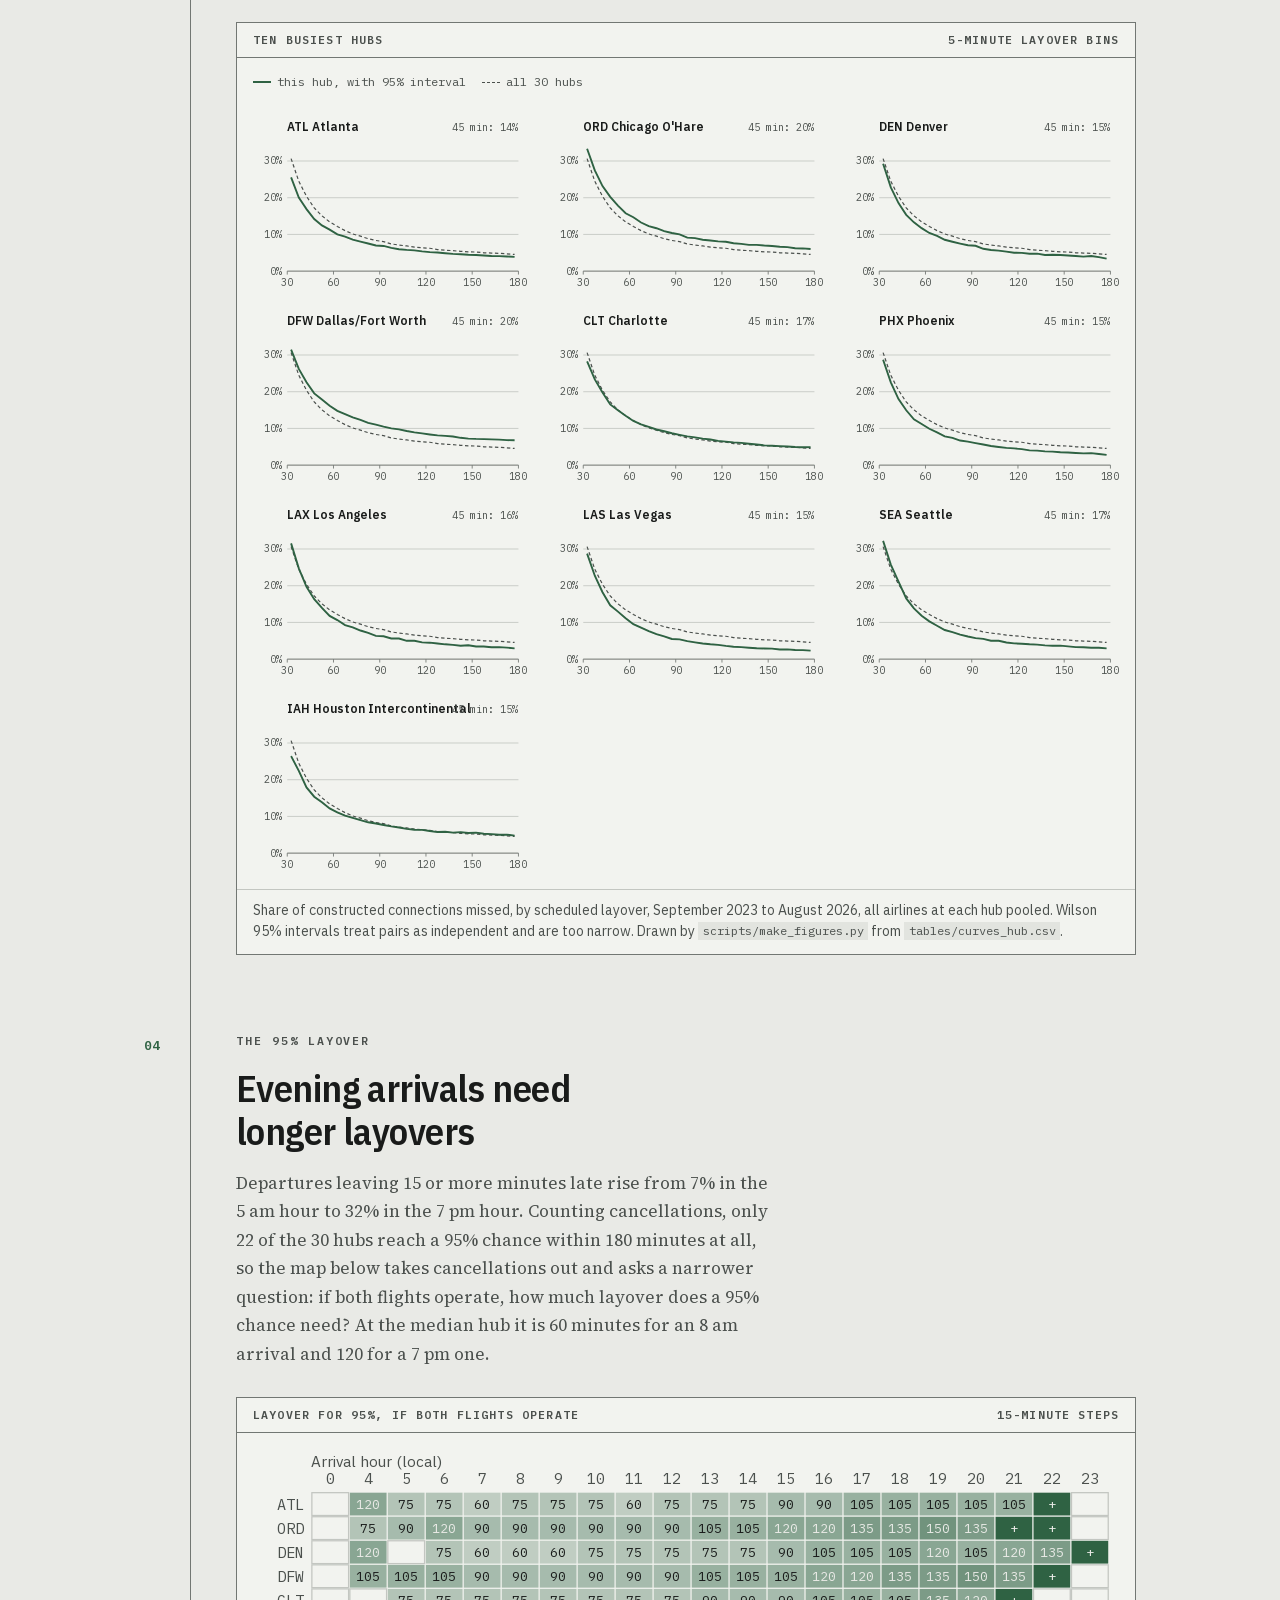
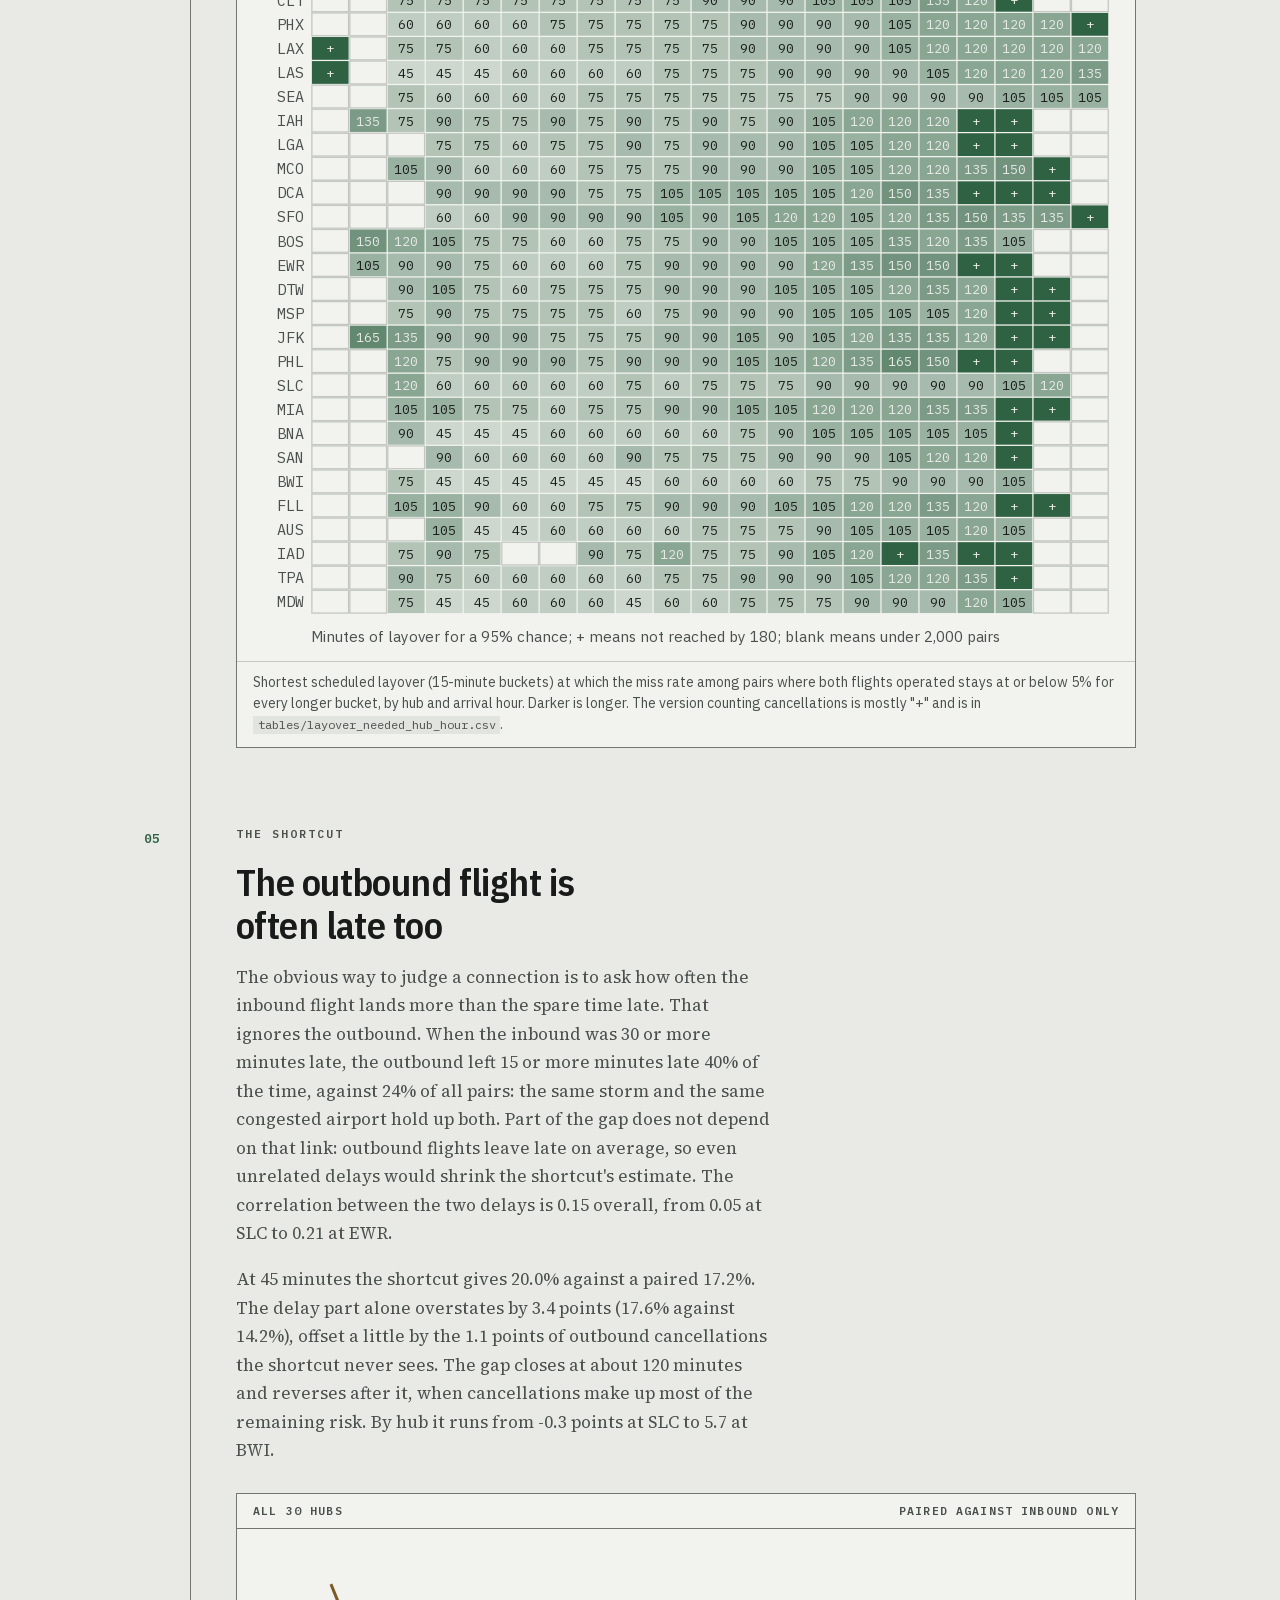
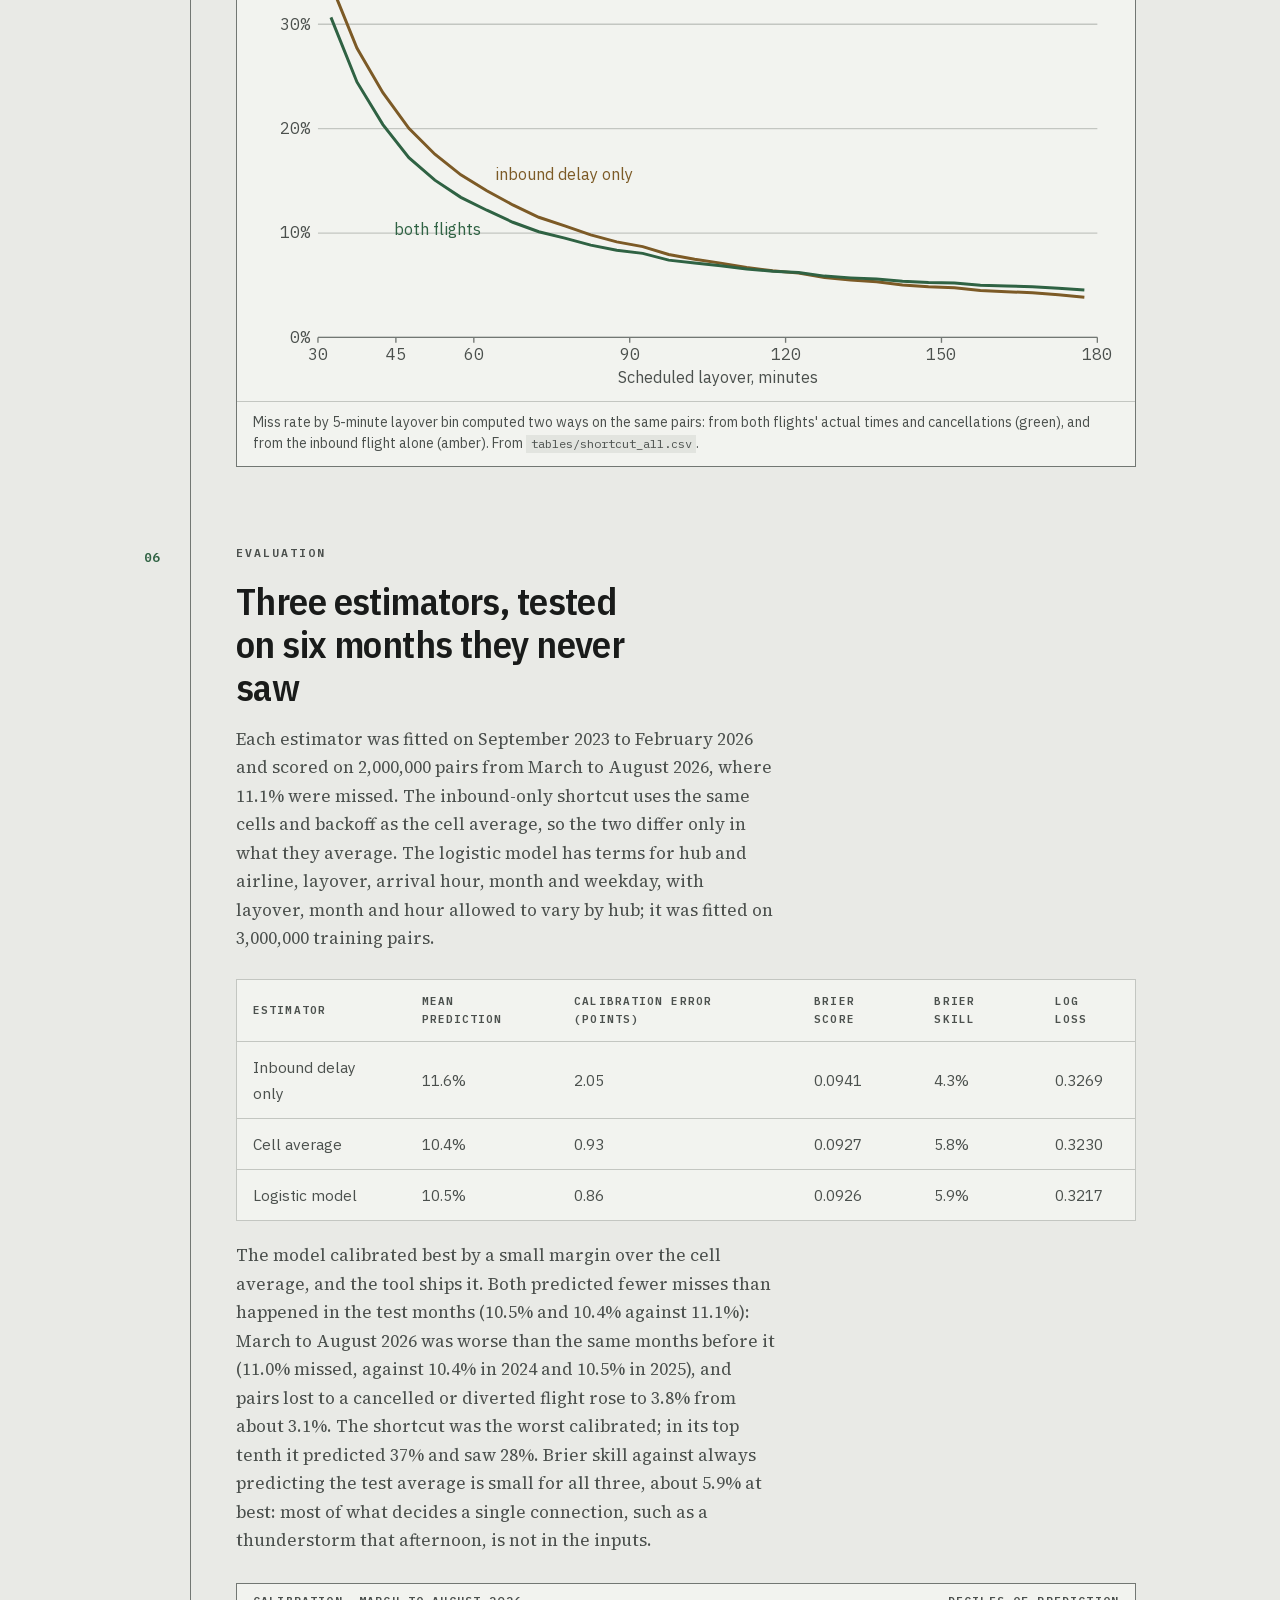
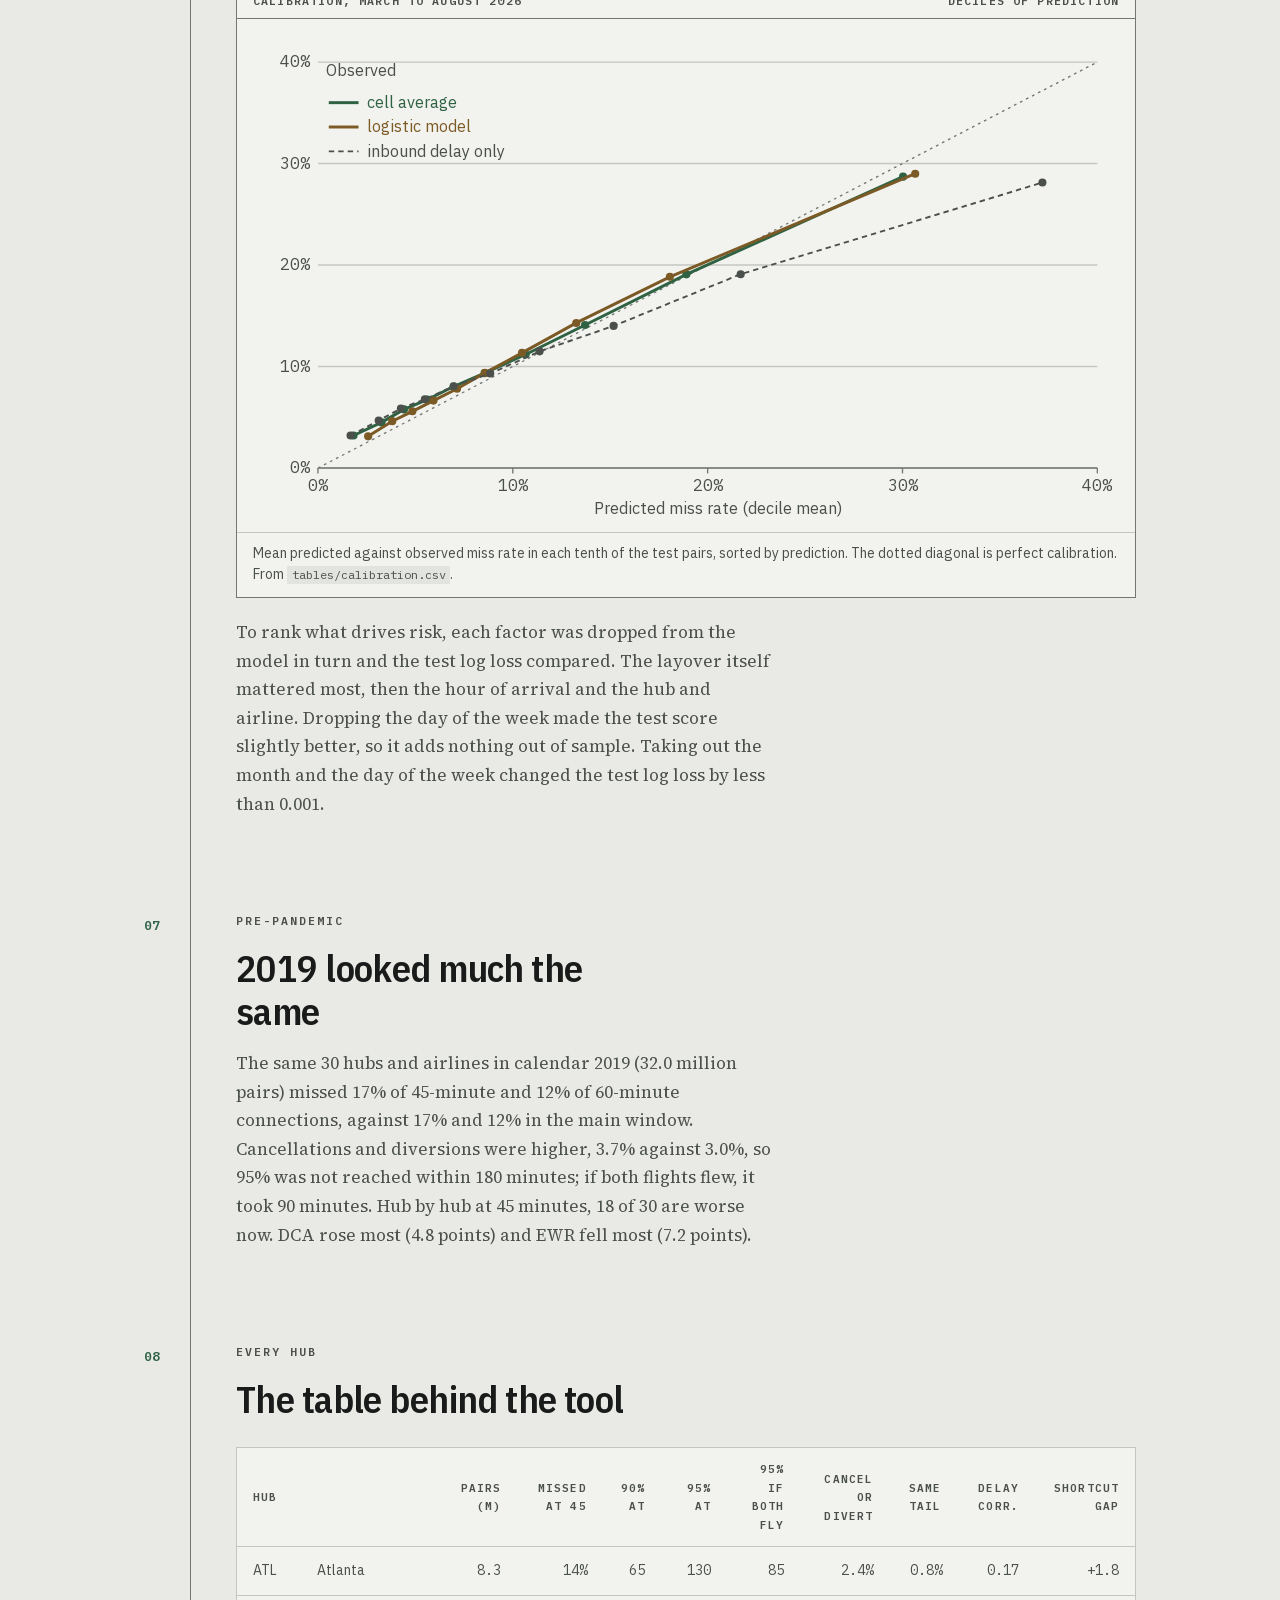
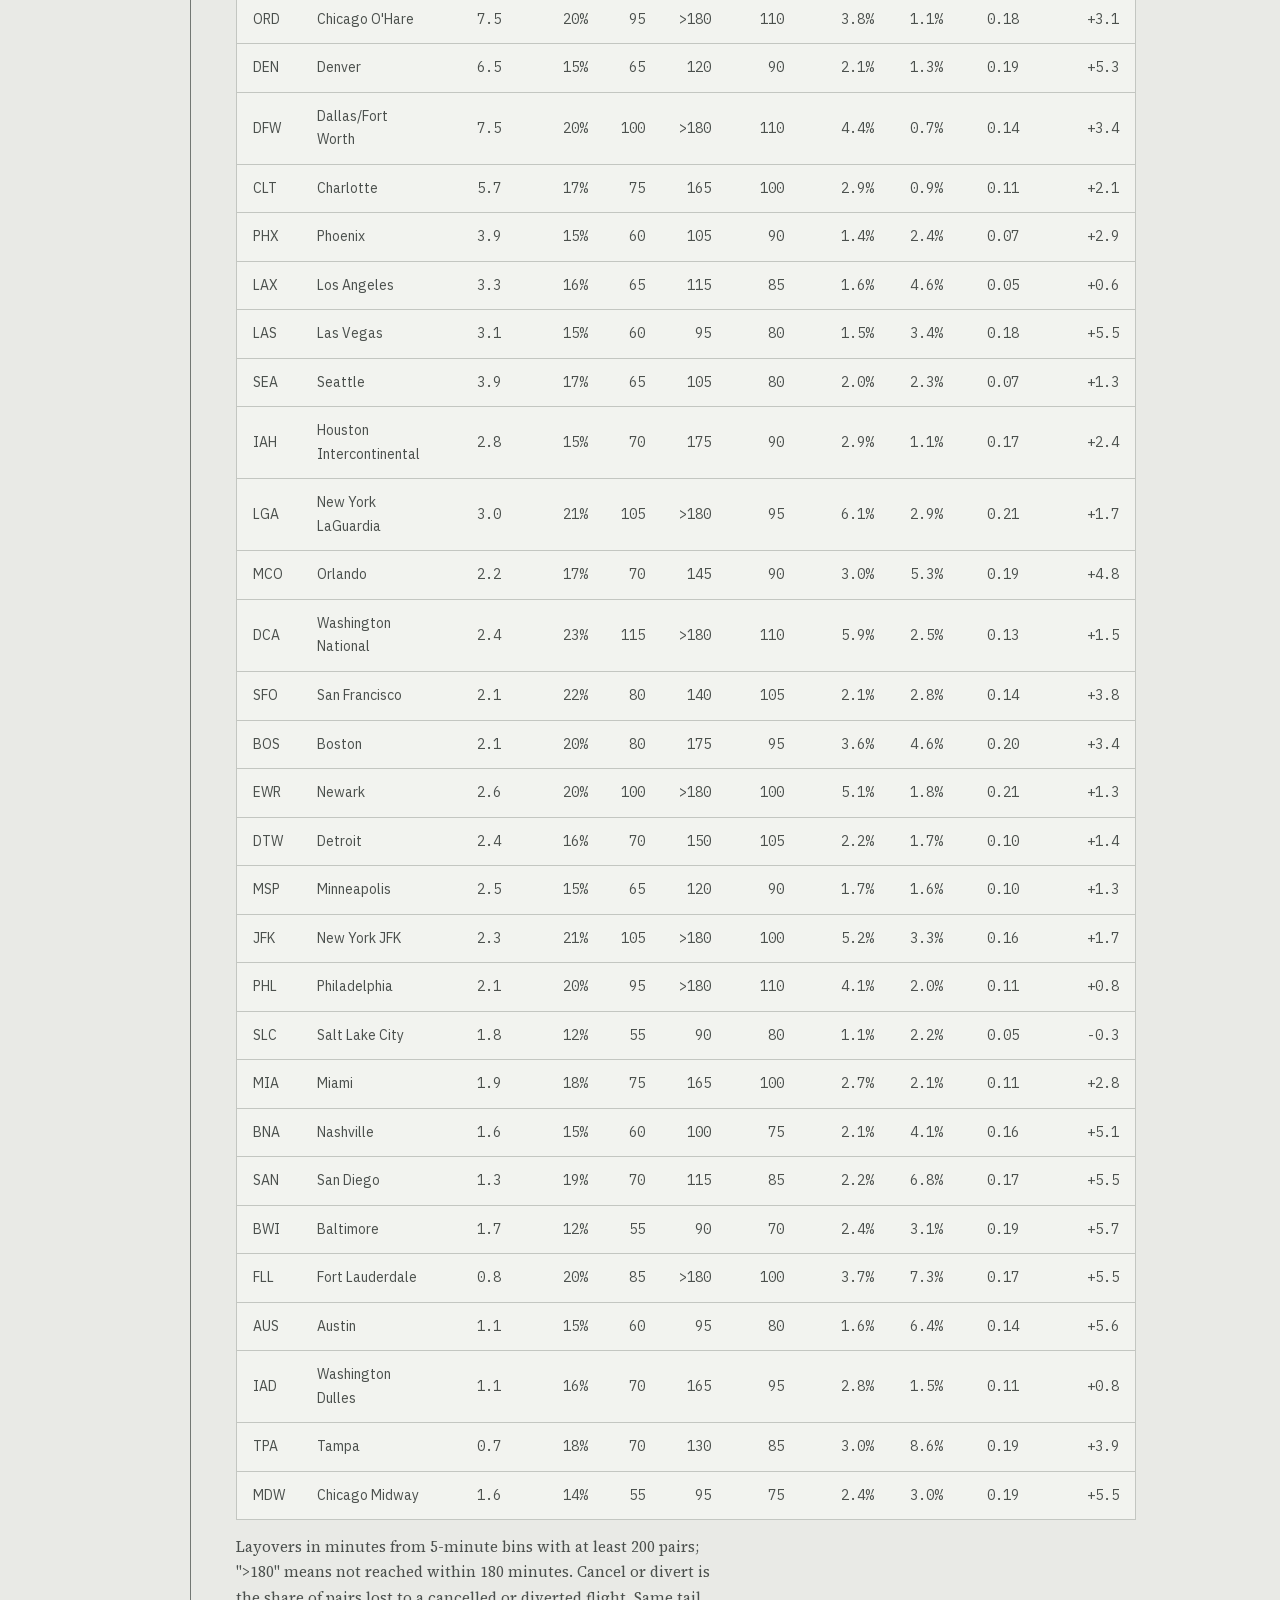
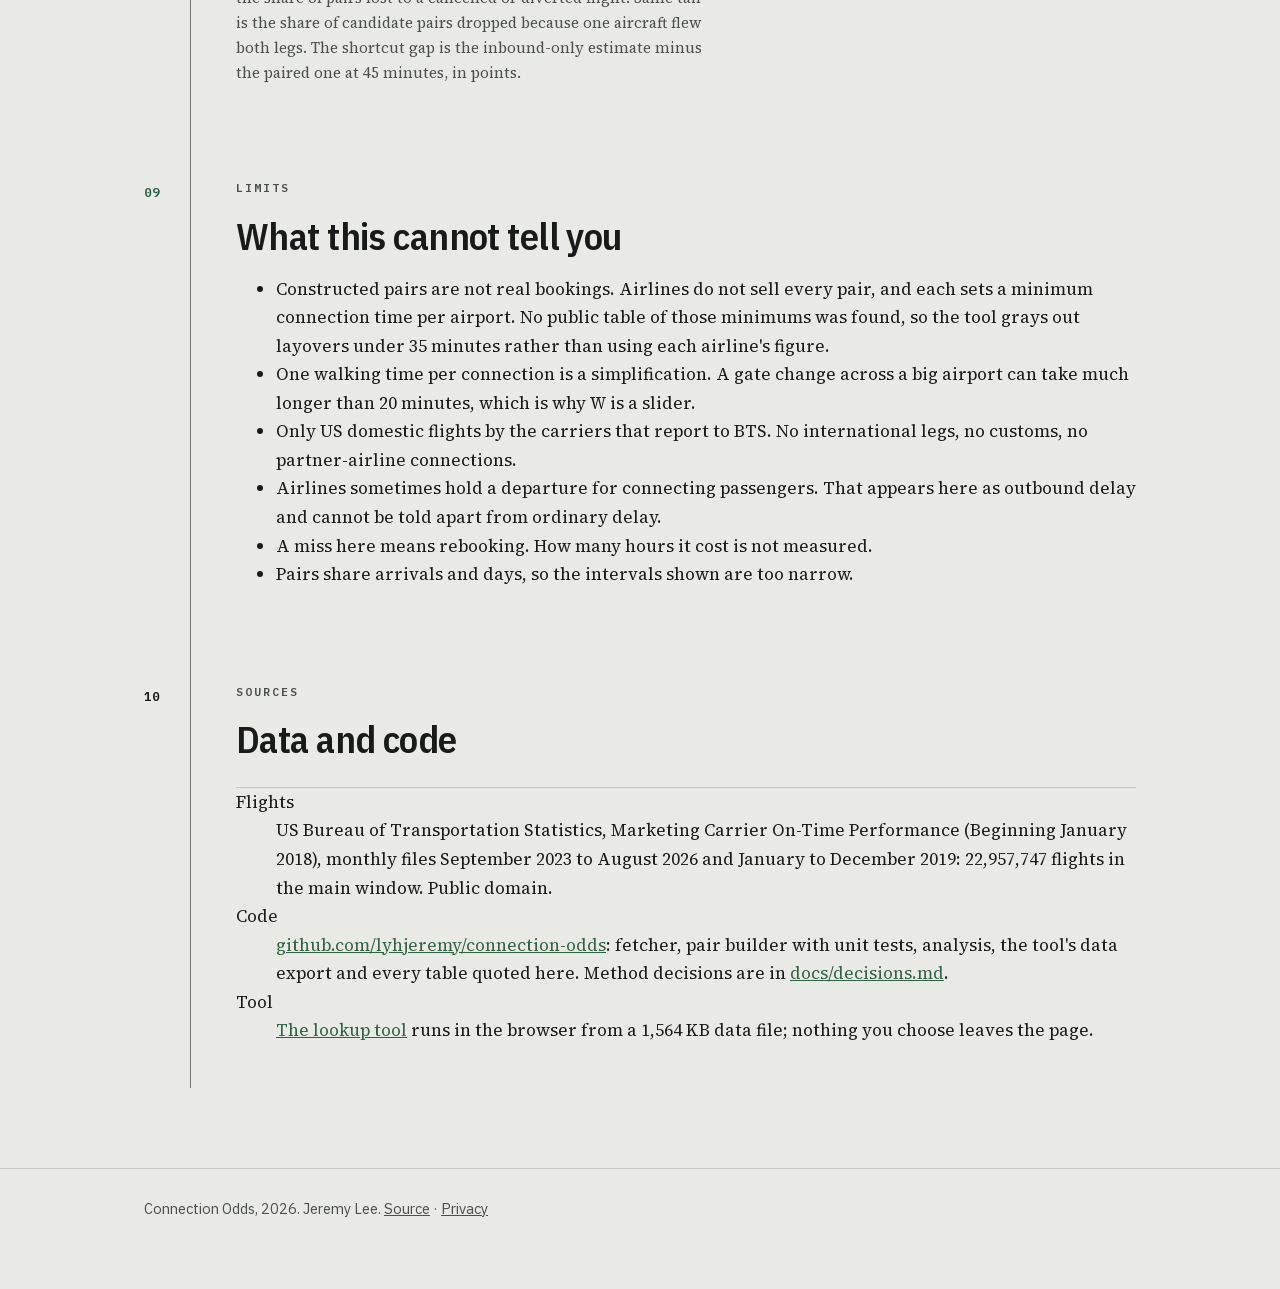
==== commit 322902d2: "Run the itinerary checker eval, add a paste box to the lookup tool, and write it up 30 of 30 synthet" ====
--- a/overview/index.html
+++ b/overview/index.html
@@ -286,6 +286,43 @@
     .pass dl { grid-template-columns: 1fr; gap: 2px 0; }
     .pass dd { margin-bottom: 8px; }
   }
+  /* Itinerary checker: results, trace replay */
+  .agent-tbl td:first-child { font-family: var(--sans); color: var(--ink); }
+  .agent-tbl td.num, .agent-tbl th.num { text-align: right; white-space: nowrap; }
+  .tr-ctl { display: flex; flex-wrap: wrap; gap: 10px 14px; align-items: end; padding: 14px 16px 0; }
+  .tr-ctl label { display: block; font: 600 12px/1.4 var(--mono); letter-spacing: .06em; text-transform: uppercase; color: var(--muted); margin-bottom: 4px; }
+  .tr-ctl select { font: 15px/1.3 var(--sans); padding: 7px 8px; border: 1px solid var(--edge); background: var(--paper); color: var(--ink); border-radius: 0; max-width: 100%; }
+  .tr-ctl .pick { flex: 1 1 320px; min-width: 0; }
+  .tr-ctl .pick select { width: 100%; }
+  .tr-btn { font: 600 14px/1 var(--sans); padding: 9px 12px; border: 1px solid var(--edge); background: var(--paper); color: var(--ink); border-radius: 0; cursor: pointer; }
+  .tr-btn:hover { border-color: var(--ink); }
+  .tr-btn:disabled { color: var(--muted); cursor: default; border-color: var(--rule); }
+  .tr-btn:focus-visible, .tr-ctl select:focus-visible { outline: 2px solid var(--accent); outline-offset: 2px; }
+  .trace { list-style: none; margin: 0; padding: 14px 16px 6px; }
+  .trace li { border: 1px solid var(--rule); margin: 0 0 10px; background: var(--paper); }
+  .trace li.now { border: 2px solid var(--ink); }
+  .trace li[hidden] { display: none; }
+  .trace .th { display: flex; flex-wrap: wrap; justify-content: space-between; gap: 4px 12px; padding: 7px 12px; border-bottom: 1px solid var(--rule); font: 600 12px/1.5 var(--mono); letter-spacing: .06em; text-transform: uppercase; color: var(--muted); }
+  .trace .th b { color: var(--ink); }
+  .trace .tb { padding: 9px 12px; font: 15px/1.55 var(--sans); color: var(--ink); overflow-wrap: anywhere; }
+  .trace .tb p { margin: 0 0 6px; max-width: none; }
+  .trace pre { margin: 0; padding: 8px 10px; background: var(--card); border: 1px solid var(--rule); font: 13px/1.5 var(--mono); white-space: pre-wrap; overflow-wrap: anywhere; max-height: 260px; overflow: auto; }
+  .trace .call { font-family: var(--mono); font-size: 13.5px; margin: 0 0 4px; }
+  .trace mark.u { background: color-mix(in srgb, var(--accent2) 22%, transparent); color: var(--ink); border-bottom: 2px solid var(--accent2); }
+  .trace mark.s { background: none; color: var(--ink); border-bottom: 2px solid var(--accent); }
+  .tr-out { margin: 0; max-width: none; padding: 10px 16px 12px; border-top: 1px solid var(--rule); font: 14px/1.5 var(--sans); color: var(--muted); }
+  .tr-out b.ok { color: var(--accent); } .tr-out b.bad { color: var(--accent2); }
+  .skel { height: 14px; margin: 8px 0; background: var(--rule); }
+  @media (prefers-reduced-motion: no-preference) { .skel { animation: pulse 1.6s ease-in-out infinite; } }
+  .err-list { margin: 0; padding-left: 1.2em; }
+  .err-list li { margin: 0 0 12px; }
+  .next-list { margin: 0; padding-left: 1.2em; }
+  .next-list li { margin: 0 0 8px; }
+  .runlog { margin-top: 26px; border: 1px solid var(--edge); background: var(--card); }
+  .runlog-head { display: flex; justify-content: space-between; gap: 12px; flex-wrap: wrap; padding: 9px 16px; border-bottom: 1px solid var(--edge); font: 600 11.5px/1.4 var(--mono); letter-spacing: .1em; text-transform: uppercase; color: var(--muted); }
+  .runlog table { min-width: 560px; font-family: var(--mono); font-size: 14px; background: transparent; }
+  .runlog .runlog-foot { max-width: none; margin: 0; padding: 10px 16px; border-top: 1px solid var(--rule); font-family: var(--sans); font-size: 14px; color: var(--muted); }
+  .trace .itin { white-space: pre-wrap; font: 13px/1.5 var(--mono); margin: 0; }
 </style>
 
 <div class="wrap">
@@ -337,6 +374,7 @@
           <dt>Data</dt><dd>22,957,747 BTS flights at the 30 busiest US airports, September 2023 to August 2026, paired into 89,980,442 same-airline connections on 196 hub and airline combinations.</dd>
           <dt>Method</dt><dd>Each pair scored against what both flights actually did; a logistic model (hub and airline, layover, hour, month, weekday) for the lookup tool.</dd>
           <dt>Holdout</dt><dd>Fitted on September 2023 to February 2026, tested on 2,000,000 pairs from March to August 2026, against a cell average and the inbound-delay-only shortcut.</dd>
+          <dt>Agent</dt><dd>Pasted itineraries go through <code>claude -p</code> into checked legs; code computes each layover and the model scores it. 30 of 30 synthetic itineraries right end to end; a bare model's miss chances were a median 9.4 points off the model's.</dd>
           <dt>Main limit</dt><dd>Pairs are constructed from schedules, not real bookings; airline minimum connection times and held departures are not modeled.</dd>
         </dl>
       </div>
@@ -352,6 +390,110 @@
 
 <div class="wrap">
 <div class="route">
+
+  <section class="stop stop--key" id="checker">
+    <p class="eyebrow">November 2026 upgrade: paste your itinerary</p>
+    <h2>A language model copies the flights; code does the clock arithmetic; the model gives the odds</h2>
+    <p>
+      Paste a confirmation email and a <code>claude -p</code> call (Sonnet) copies each flight into a JSON
+      schema: airline and flight number, airport codes, and every date and time string exactly as printed.
+      It does no arithmetic. Code then parses "7:05p", "0715" or "8:21 AM (+1)", checks every airport code
+      against the 372 airports in the BTS data, pairs consecutive flights at the same airport into
+      connections, and computes each layover in minutes from the two local times. Each same-airline
+      connection at one of the 30 hubs goes to <code>connection_risk</code>, a Python port of the lookup
+      tool's model that agrees with the browser on 2,000 of 2,000 random inputs (largest difference
+      1e-16). A second call (Haiku) writes the reply, and code checks that every number and clock time in
+      it came from the tool output or the parsed legs.
+    </p>
+    <p>
+      On 30 itineraries frozen in commit <code>e59bbff</code>, written for this test in mixed formats
+      (airline emails, airline reservation-system lines, prose, tab-separated paste, all-lowercase, city names
+      without codes), the checker parsed all 61 legs and 31 connections correctly and gave the same miss
+      probability as a direct model call for all 24 covered connections. A bare Sonnet call with no tools,
+      given 20 of the same itineraries, also got every layover right (23 of 23), so parsing was not where it
+      failed. Its miss probabilities were: a median of <b>9.4 points</b> from the model's, within 2 points
+      on 3 of 17, and too high on 14 of 17 (30% for a Detroit connection the model puts at 6.3%).
+    </p>
+    <p>
+      The itineraries are synthetic. They and their expected parses were written by the coding agent
+      (Claude) that also wrote the extraction prompt, so a perfect score here says the pipeline works on
+      the formats it was built for, not that it handles real email. No person has checked the expected parses.
+    </p>
+    <div class="runlog">
+      <div class="runlog-head"><span>Frozen set, run 2026-11-13</span><span>eval/results.json</span></div>
+      <div class="tablewrap" style="margin:0;border:0" role="region" aria-label="Checker and bare-model results" tabindex="0">
+        <table class="agent-tbl">
+          <thead><tr><th>Measure</th><th class="num">Checker</th><th class="num">Bare Sonnet</th></tr></thead>
+          <tbody>
+            <tr><td>Leg fields right (61 legs, 6 fields each)</td><td class="num">366 of 366</td><td class="num">not asked</td></tr>
+            <tr><td>Connection fields right (hub, layover, hour, month, covered)</td><td class="num">155 of 155</td><td class="num">not asked</td></tr>
+            <tr><td>Layover in minutes right (20-itinerary subset)</td><td class="num">23 of 23</td><td class="num">23 of 23</td></tr>
+            <tr><td>Miss probability equal to a direct model call</td><td class="num">24 of 24</td><td class="num">3 of 17 within 2 points</td></tr>
+            <tr><td>Numbers in the drafted reply not found in tool output or the itinerary</td><td class="num">0 of 205</td><td class="num">34 of 137</td></tr>
+            <tr><td>Extractions that failed validation, then fixed by one repair call</td><td class="num">1 of 30</td><td class="num">no validation</td></tr>
+            <tr><td>API-equivalent cost per itinerary</td><td class="num">$0.0068</td><td class="num">$0.0070</td></tr>
+            <tr><td>Latency per itinerary, median (p95)</td><td class="num">6.3 s (9.6 s)</td><td class="num">2.8 s (6.3 s)</td></tr>
+          </tbody>
+        </table>
+      </div>
+      <p class="runlog-foot">From <code>python eval/score.py</code> on <code>eval/runs/agent.jsonl</code> and <code>eval/runs/baseline.jsonl</code>. "Not found" does not mean wrong. Costs are the API-equivalent figures the Claude CLI reports; the runs used a subscription. 79 model calls in all (59 checker, 20 baseline). The model call itself takes a median 0.04 ms on an Apple M4; the time is in the two language-model calls.</p>
+    </div>
+
+    <figure class="calc" id="trace-fig">
+      <div class="calc-head"><span>Recorded runs, step by step</span><span>eval/traces.json</span></div>
+      <div class="tr-ctl">
+        <div class="pick">
+          <label for="tr-q">Recorded itinerary</label>
+          <select id="tr-q" disabled><option>Loading 30 recorded runs</option></select>
+        </div>
+        <button type="button" class="tr-btn" id="tr-prev" disabled>Previous step</button>
+        <button type="button" class="tr-btn" id="tr-next" disabled>Next step</button>
+        <button type="button" class="tr-btn" id="tr-all" disabled>Show all steps</button>
+      </div>
+      <ol class="trace" id="tr-list" aria-live="polite"><li><div class="tb"><div class="skel"></div><div class="skel" style="width:70%"></div><div class="skel" style="width:85%"></div></div></li></ol>
+      <p class="tr-out" id="tr-out">Each run is replayed from the saved record: nothing on this page calls a model.</p>
+    </figure>
+
+    <h3>Where it went wrong, or nearly did</h3>
+    <ul class="err-list">
+      <li><b>A date that is only a weekday (i17).</b> The second flight's arrival reads "Arrives Sat 1:58 AM". The first
+        extraction copied "Sat" as the arrival date, which the date parser rejects. The repair call got the error message,
+        set the date to null, and the code then placed the 1:58 AM arrival on the next day. This was the only repair in 30.</li>
+      <li><b>"No chance" that means "no figure" (i08, i10).</b> For a 25-minute Dulles connection outside the model's 30 to
+        180 minute range, the reply said "the model gives no chance of missing it" before explaining the range. A reader
+        could take that as 0%. It has no number in it, so the number check passed it; a wording check would not have.</li>
+      <li><b>The bare model's odds.</b> It gave 25% for a 53-minute O'Hare connection the model puts at 15.0%, 30% for Detroit
+        at 6.3%, and 60% for the 25-minute Dulles connection the model does not cover at all. Where the model says the data
+        does not reach, the bare model still gave a number every time (6 of 6 uncovered connections).</li>
+    </ul>
+
+    <h3>Paste straight into the lookup tool</h3>
+    <p>
+      The <a href="../">lookup tool</a> now has an "Or paste an itinerary" box, read by fixed rules in
+      <code>assets/paste.js</code> with no model and no network request. It only handles one flight per line with a
+      flight number, both airport codes and both times. On the 28 frozen itineraries with a connection it filled the
+      fields exactly for 17, declined 11 (prose, city names, multi-line email layouts) and got none wrong
+      (<code>scripts/check_paste_parser.py</code>, <code>results/paste_parser_check.json</code>). For the declined formats
+      the language-model checker is the route.
+    </p>
+
+    <h3>The model as an MCP server</h3>
+    <p>
+      <code>agent/mcp_server.py</code> exposes <code>connection_risk</code> and <code>parse_legs</code> over stdio
+      (<code>claude mcp add connection-odds -- python agent/mcp_server.py</code>), so Claude Desktop or Claude Code gets
+      the number the browser shows instead of estimating one. The smoke test (<code>python -m agent.mcp_smoke</code>,
+      <code>eval/mcp_smoke.json</code>) calls both, including a connection at a non-hub airport, which comes back as not
+      covered with the reason.
+    </p>
+
+    <h3>What I would do next</h3>
+    <ul class="next-list">
+      <li>Test on real confirmation emails from several airlines, with personal details removed; this set is synthetic and was too easy for the checker.</li>
+      <li>Have a person check <code>eval/labeling_sheet.csv</code>: the expected parses are model-written.</li>
+      <li>Add a wording check for replies about uncovered connections, so "no chance" cannot stand in for "no figure".</li>
+      <li>Use the weekday: the model has weekday terms, but the tool and the checker average over them to match the browser.</li>
+    </ul>
+  </section>
 
   <section class="stop stop--key">
     <p class="eyebrow">Method</p>
@@ -625,5 +767,80 @@
     <p>Connection Odds, 2026. Jeremy Lee. <a href="https://github.com/lyhjeremy/connection-odds">Source</a> · <a href="../privacy/">Privacy</a></p>
   </div>
 </footer>
+
+<script>
+(function () {
+  var $ = function (id) { return document.getElementById(id); };
+  var T = [], cur = 0, shown = 1;
+  var esc = function (x) { return String(x).replace(/[&<>"]/g, function (c) { return { "&": "&amp;", "<": "&lt;", ">": "&gt;", '"': "&quot;" }[c]; }); };
+  var ms = function (v) { return v == null ? "" : (v >= 1000 ? (v / 1000).toFixed(1) + " s" : (v < 1 ? v.toFixed(2) : Math.round(v)) + " ms"); };
+  var cost = function (v) { return v == null ? "" : "$" + v.toFixed(4); };
+  function marks(text, unsourced) {
+    var bad = (unsourced || []).slice();
+    return esc(text).replace(/\d{1,2}:\d{2}(?:\s?[ap]\.?m\.?)?|\d[\d,]*(?:\.\d+)?%?/gi, function (m) {
+      var i = bad.indexOf(m.trim());
+      if (i >= 0) { bad.splice(i, 1); return '<mark class="u" title="not found in tool output">' + m + "</mark>"; }
+      return '<mark class="s">' + m + "</mark>";
+    });
+  }
+  function step(name, meta, body) {
+    return '<li><div class="th"><b>' + name + "</b><span>" + meta + '</span></div><div class="tb">' + body + "</div></li>";
+  }
+  function render() {
+    var t = T[cur], h = [], st = {};
+    t.steps.forEach(function (s) { if (!st[s.step]) st[s.step] = s; });
+    h.push(step("1 Pasted text", t.id + ", synthetic", '<pre class="itin">' + esc(t.text) + "</pre>"));
+    var e = st.extract || {};
+    h.push(step("2 Extract", (e.model || "") + " " + ms(e.ms) + " " + cost(e.cost_usd), "<pre>" + esc(JSON.stringify(t.extraction.legs.map(function (l) {
+      var o = {}; for (var k in l) if (l[k] !== null) o[k] = l[k]; return o; }), null, 1)) + "</pre>"));
+    var rp = t.steps.filter(function (s) { return s.step === "repair"; })[0];
+    if (rp) {
+      var first = t.steps.filter(function (s) { return s.step === "resolve"; })[0];
+      h.push(step("2b Repair", (rp.model || "") + " " + ms(rp.ms) + " " + cost(rp.cost_usd), "<p>Validation failed: " + esc((first.errors || []).join("; ")) + ". One repair call with that message.</p>"));
+    }
+    var r = "<p>Status: <b>" + esc(t.status) + "</b></p>";
+    if (t.legs.length) r += "<pre>" + esc(t.legs.map(function (l) { return l.airline + " " + l.flight + "  " + l.origin + " " + l.depart + "  " + l.destination + " " + l.arrive; }).join("\n")) + "</pre>";
+    r += t.connections.length ? "<p>" + t.connections.map(function (c) { return esc("Connection at " + c.hub + ": " + c.layover_min + " min (" + c.arrive.slice(11) + " to " + c.depart.slice(11) + ")" + (c.not_covered ? ", " + c.not_covered : "")); }).join("<br>") + "</p>" : "<p>No connections.</p>";
+    if (t.assumptions.length) r += "<p>" + esc(t.assumptions.join(" ")) + "</p>";
+    h.push(step("3 Parse, validate, time", "code", r));
+    var md = st.model || {};
+    h.push(step("4 Model", "agent/model.py " + ms(md.ms), t.calls.length ? t.calls.map(function (c) {
+      return '<p class="call">' + esc(c.covered ? "connection_risk(" + c.hub + ", " + c.airline + ", hour " + c.arrival_hour + ", month " + c.month + ", " + c.layover_min + " min) = " + c.miss_probability_pct + "% miss"
+        : "connection " + c.connection + " at " + c.hub + ": not scored, " + c.reason) + "</p>"; }).join("") : "<p>No model call.</p>"));
+    var a = st.answer;
+    if (a) {
+      h.push(step("5 Draft reply", (a.model || "") + " " + ms(a.ms) + " " + cost(a.cost_usd), "<p>" + marks(t.draft, t.unsourced) + "</p>"));
+      var ok = !t.unsourced || !t.unsourced.length;
+      h.push(step("6 Number check", ok ? "passed" : "failed", ok ? "<p>Every number and clock time in the draft matches the tool output or the parsed legs. The draft is shown.</p>"
+        : "<p>Not found: <b>" + esc(t.unsourced.join(", ")) + "</b>. Replaced by the template reply:</p><p>" + esc(t.answer) + "</p>"));
+    } else {
+      h.push(step("5 Reply", "template, no model call", "<p>" + esc(t.answer) + "</p>"));
+    }
+    $("tr-list").innerHTML = h.join("");
+    var lis = $("tr-list").children;
+    shown = Math.min(shown, lis.length);
+    for (var i = 0; i < lis.length; i++) { lis[i].hidden = i >= shown; lis[i].classList.toggle("now", i === shown - 1); }
+    $("tr-prev").disabled = shown <= 1;
+    $("tr-next").disabled = shown >= lis.length;
+    $("tr-all").disabled = shown >= lis.length;
+    var rk = t.risk.map(function (x) { return x.hub + " " + x.direct + "%"; }).join(", ");
+    $("tr-out").innerHTML = "Scored: " + (t.e2e_ok ? '<b class="ok">right</b>' : '<b class="bad">wrong</b>') + (rk ? ", direct model call gives " + esc(rk) : "") +
+      ". Total " + t.wall_s + " s, " + cost(t.cost_usd) + ".";
+  }
+  fetch("../eval/traces.json").then(function (r) { if (!r.ok) throw new Error(r.status); return r.json(); }).then(function (d) {
+    T = d.traces;
+    var sel = $("tr-q");
+    sel.innerHTML = T.map(function (t, i) { var first = t.text.split("\n")[0]; return '<option value="' + i + '">' + t.id + ": " + esc(first.length > 64 ? first.slice(0, 62) + "..." : first) + "</option>"; }).join("");
+    sel.disabled = false;
+    sel.addEventListener("change", function () { cur = +sel.value; shown = 1; render(); });
+    $("tr-next").addEventListener("click", function () { shown++; render(); });
+    $("tr-prev").addEventListener("click", function () { shown = Math.max(1, shown - 1); render(); });
+    $("tr-all").addEventListener("click", function () { shown = 99; render(); });
+    render();
+  }).catch(function (err) {
+    $("tr-list").innerHTML = '<li><div class="tb">The recorded runs did not load (' + esc(err.message) + "). They are in eval/traces.json in the repository.</div></li>";
+  });
+})();
+</script>
 </body>
 </html>
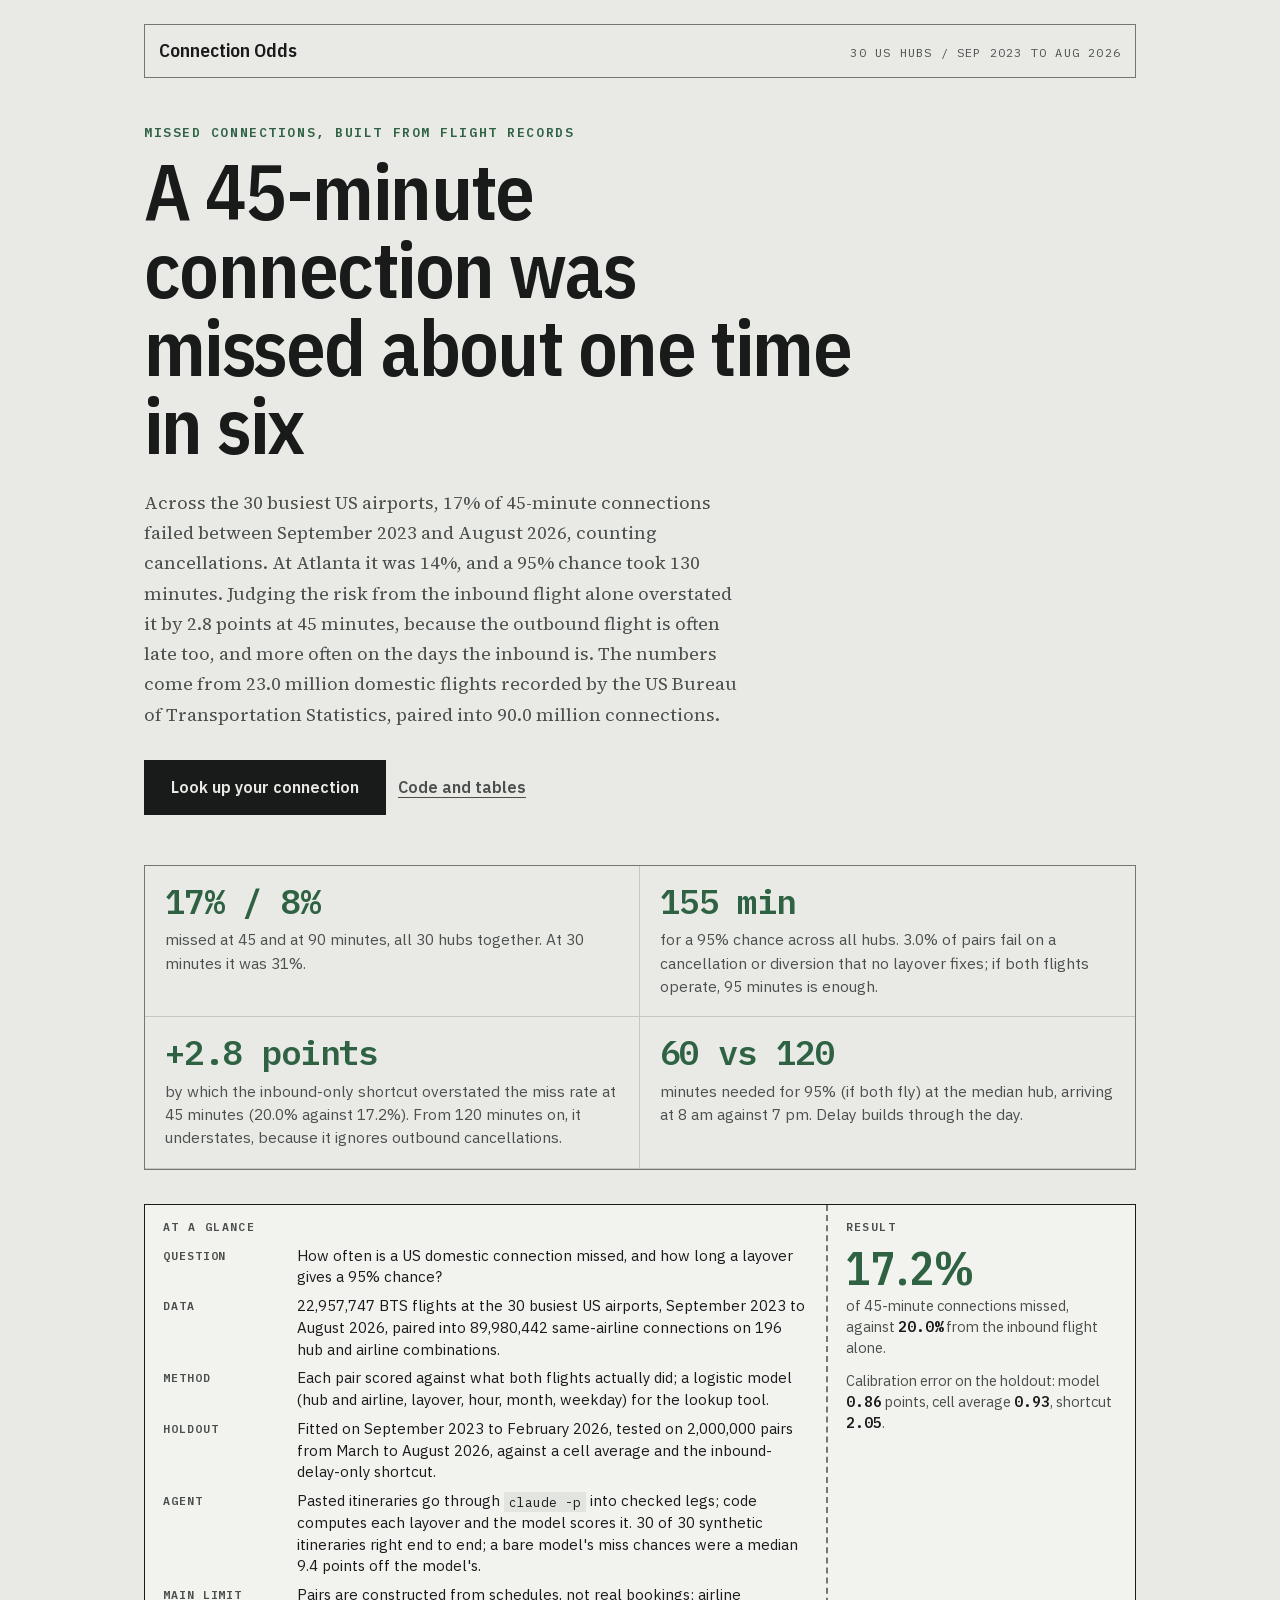
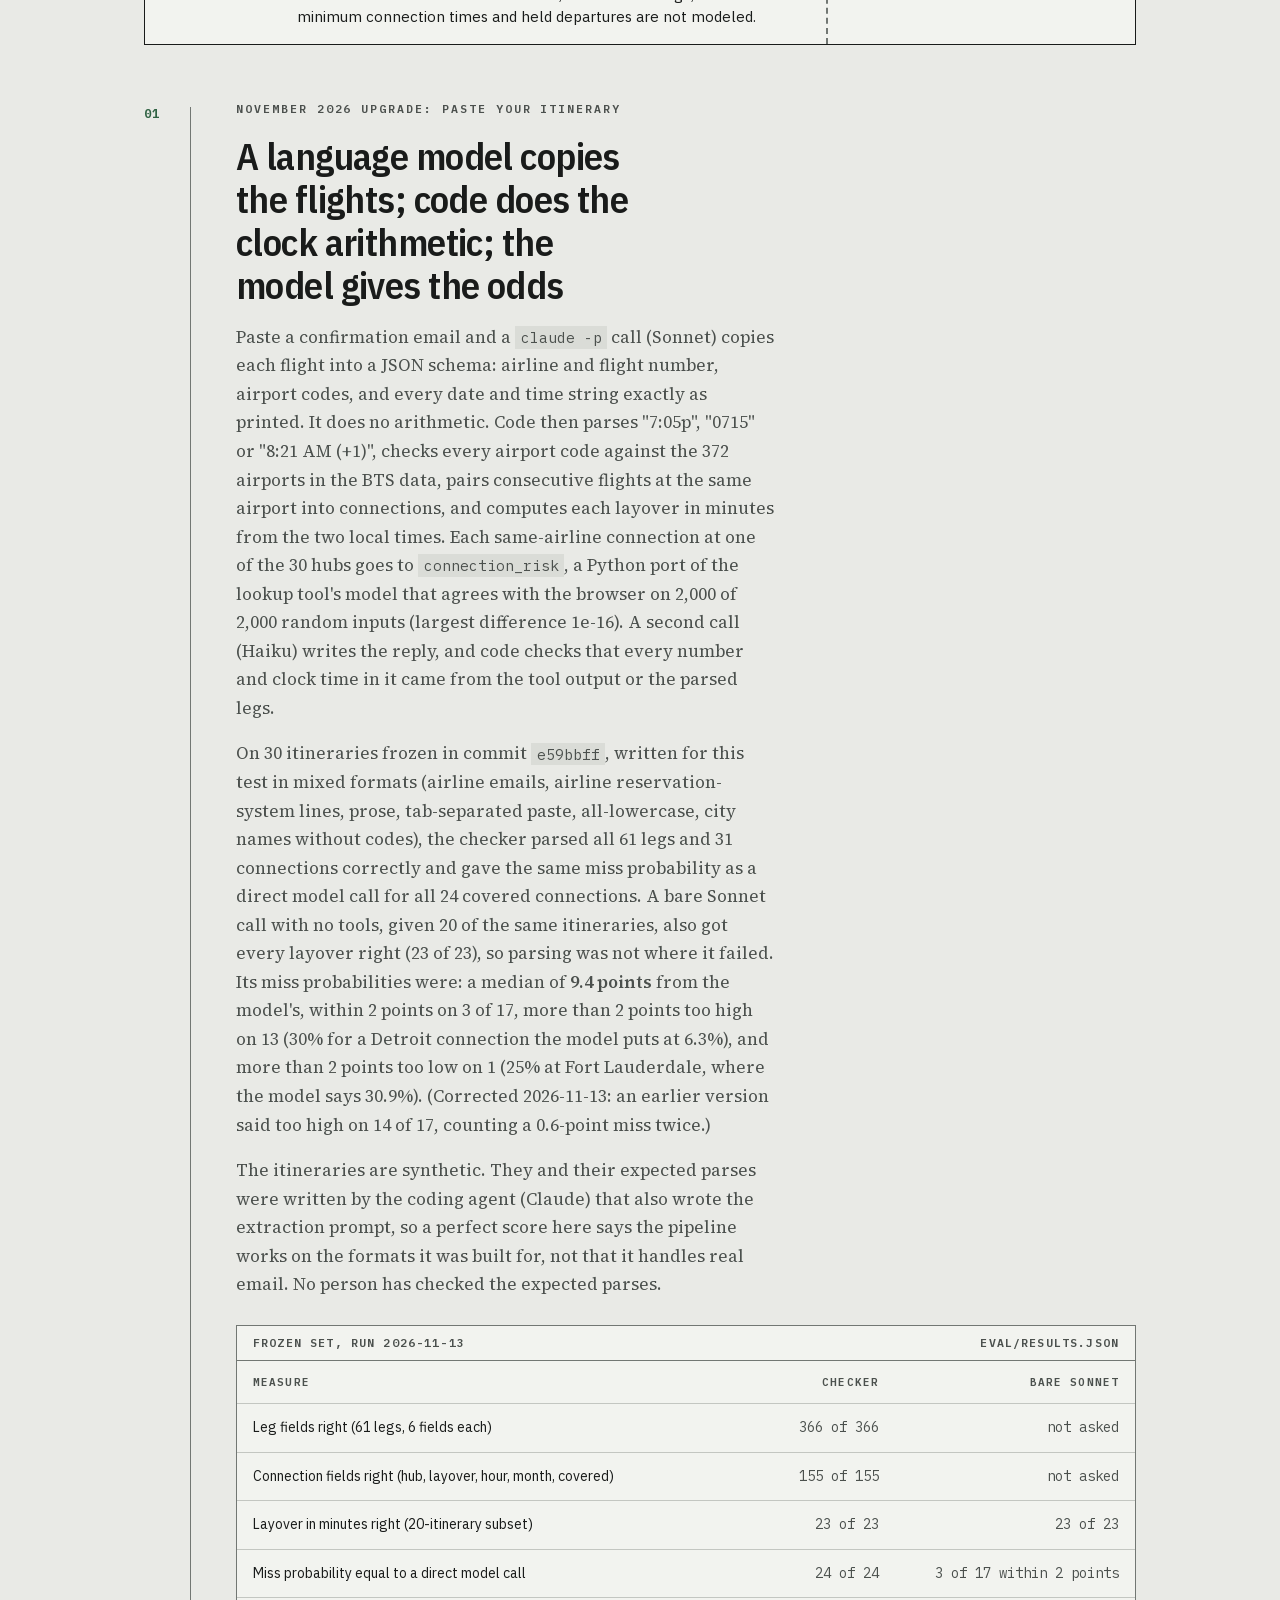
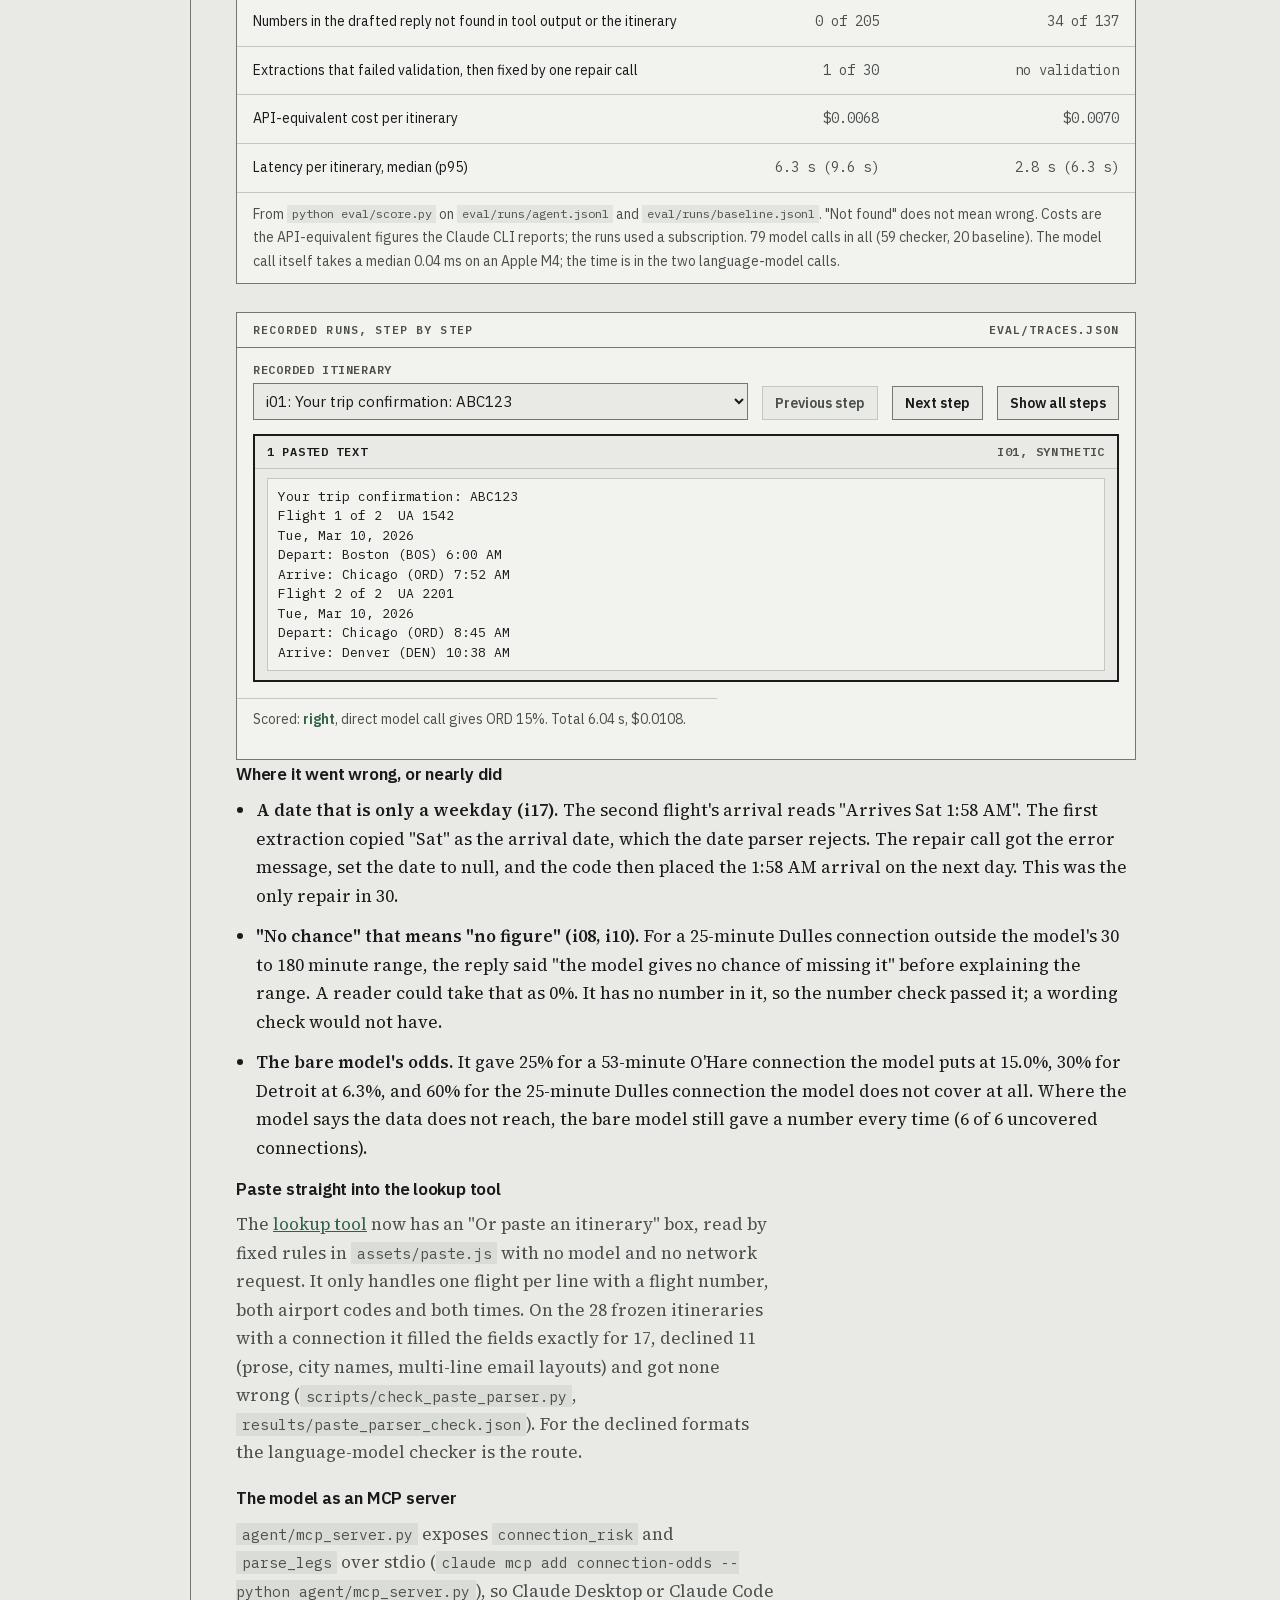
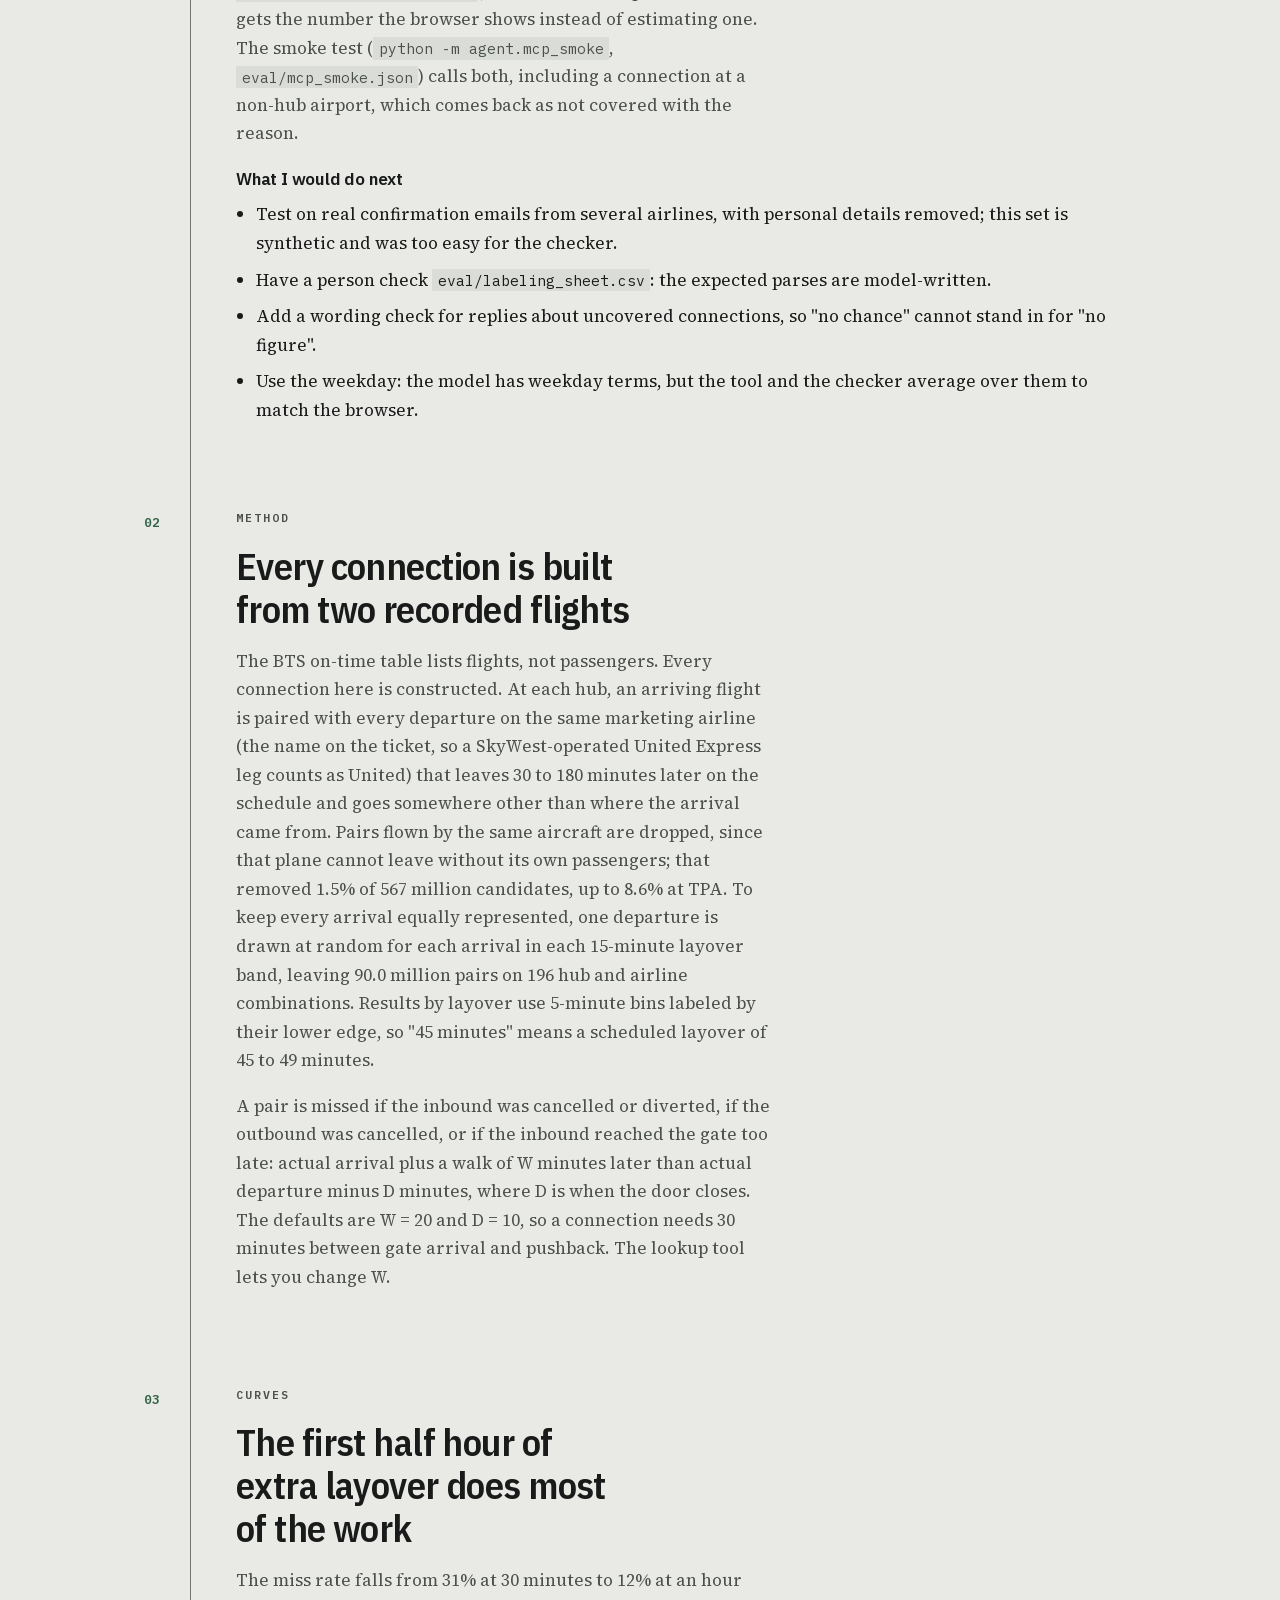
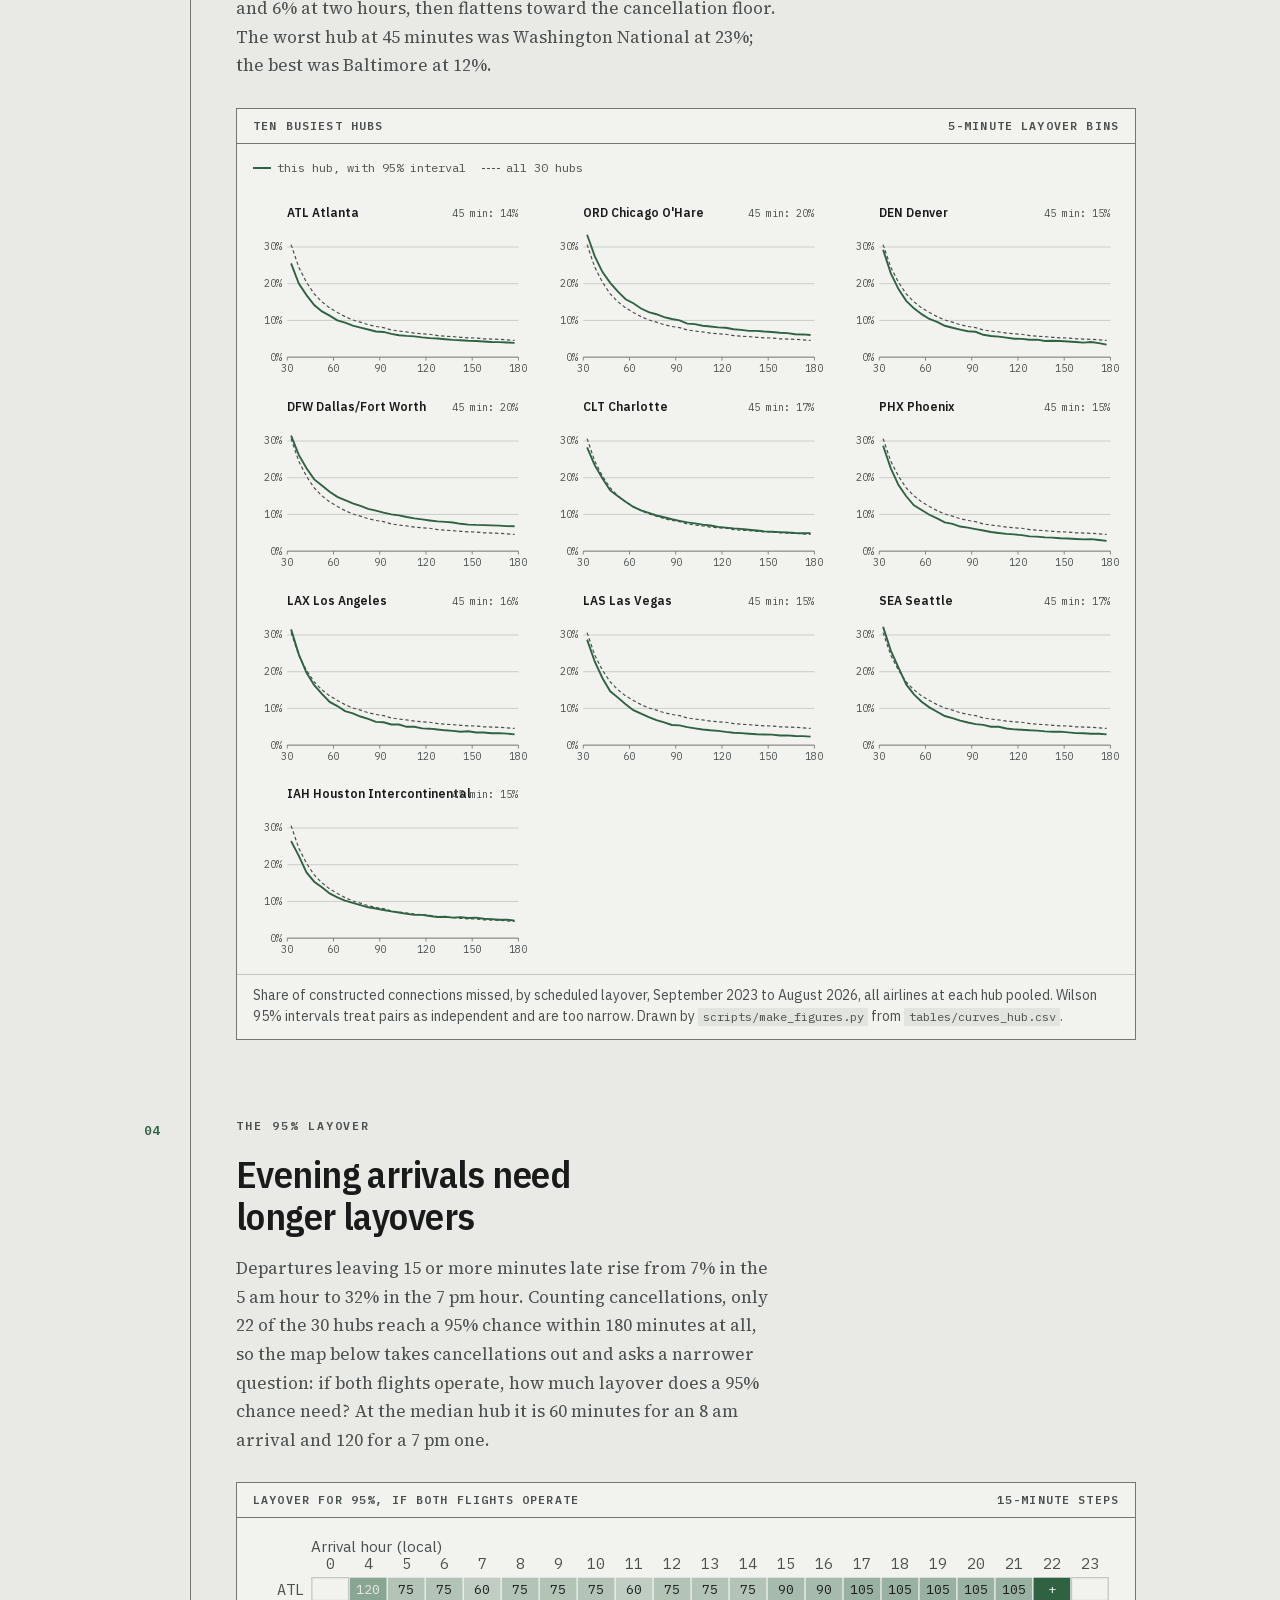
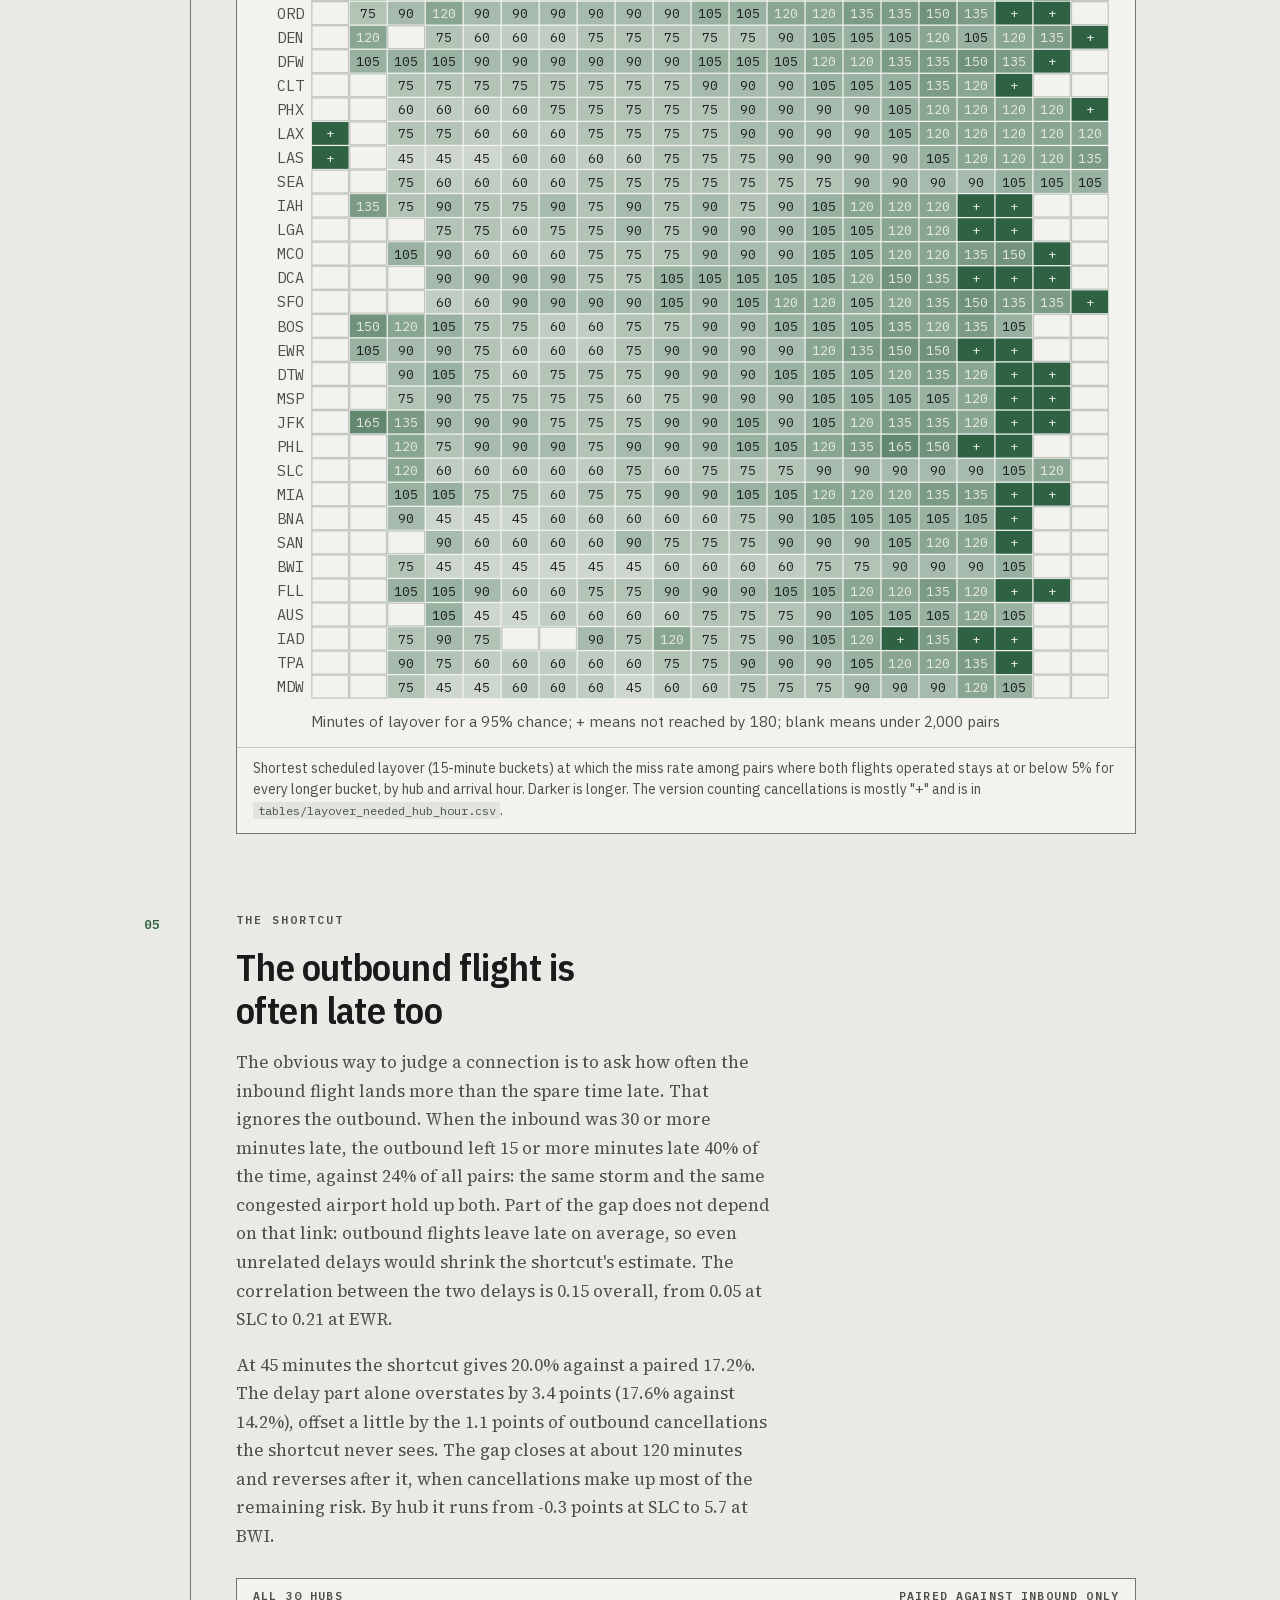
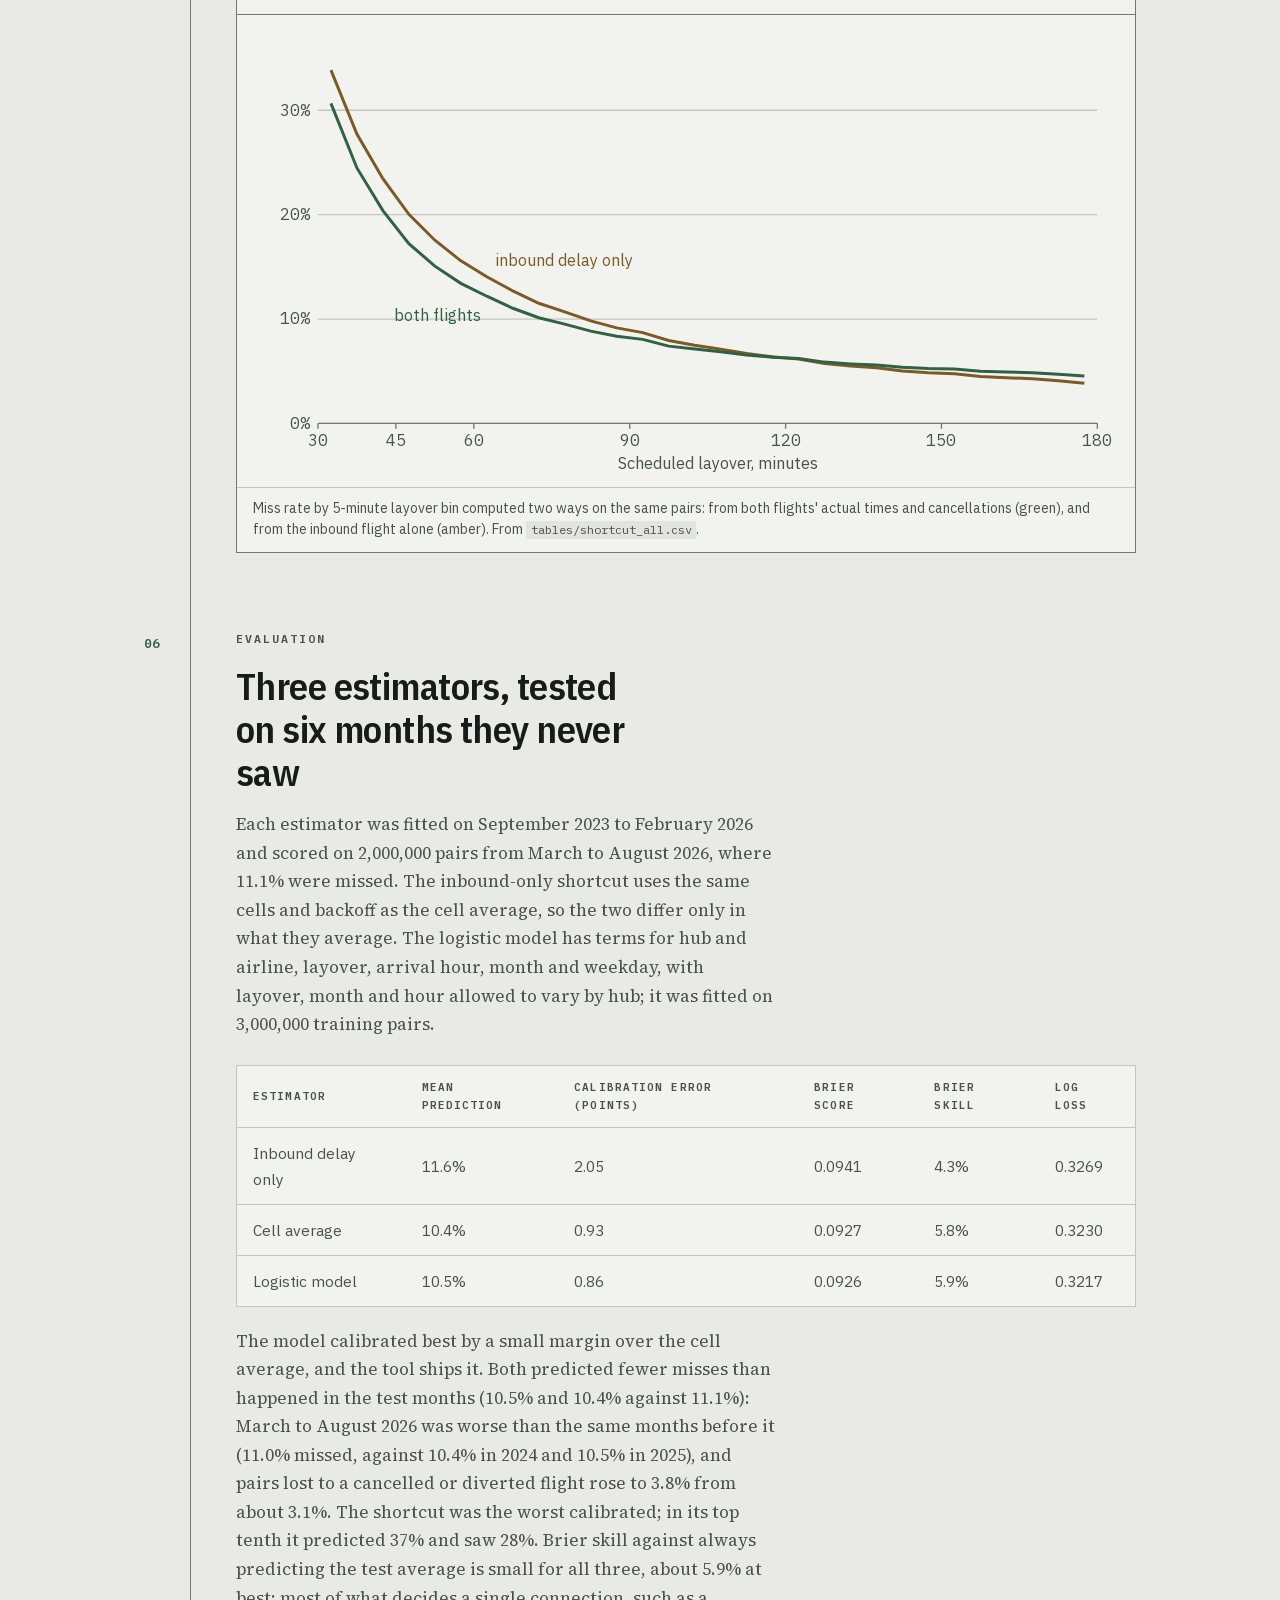
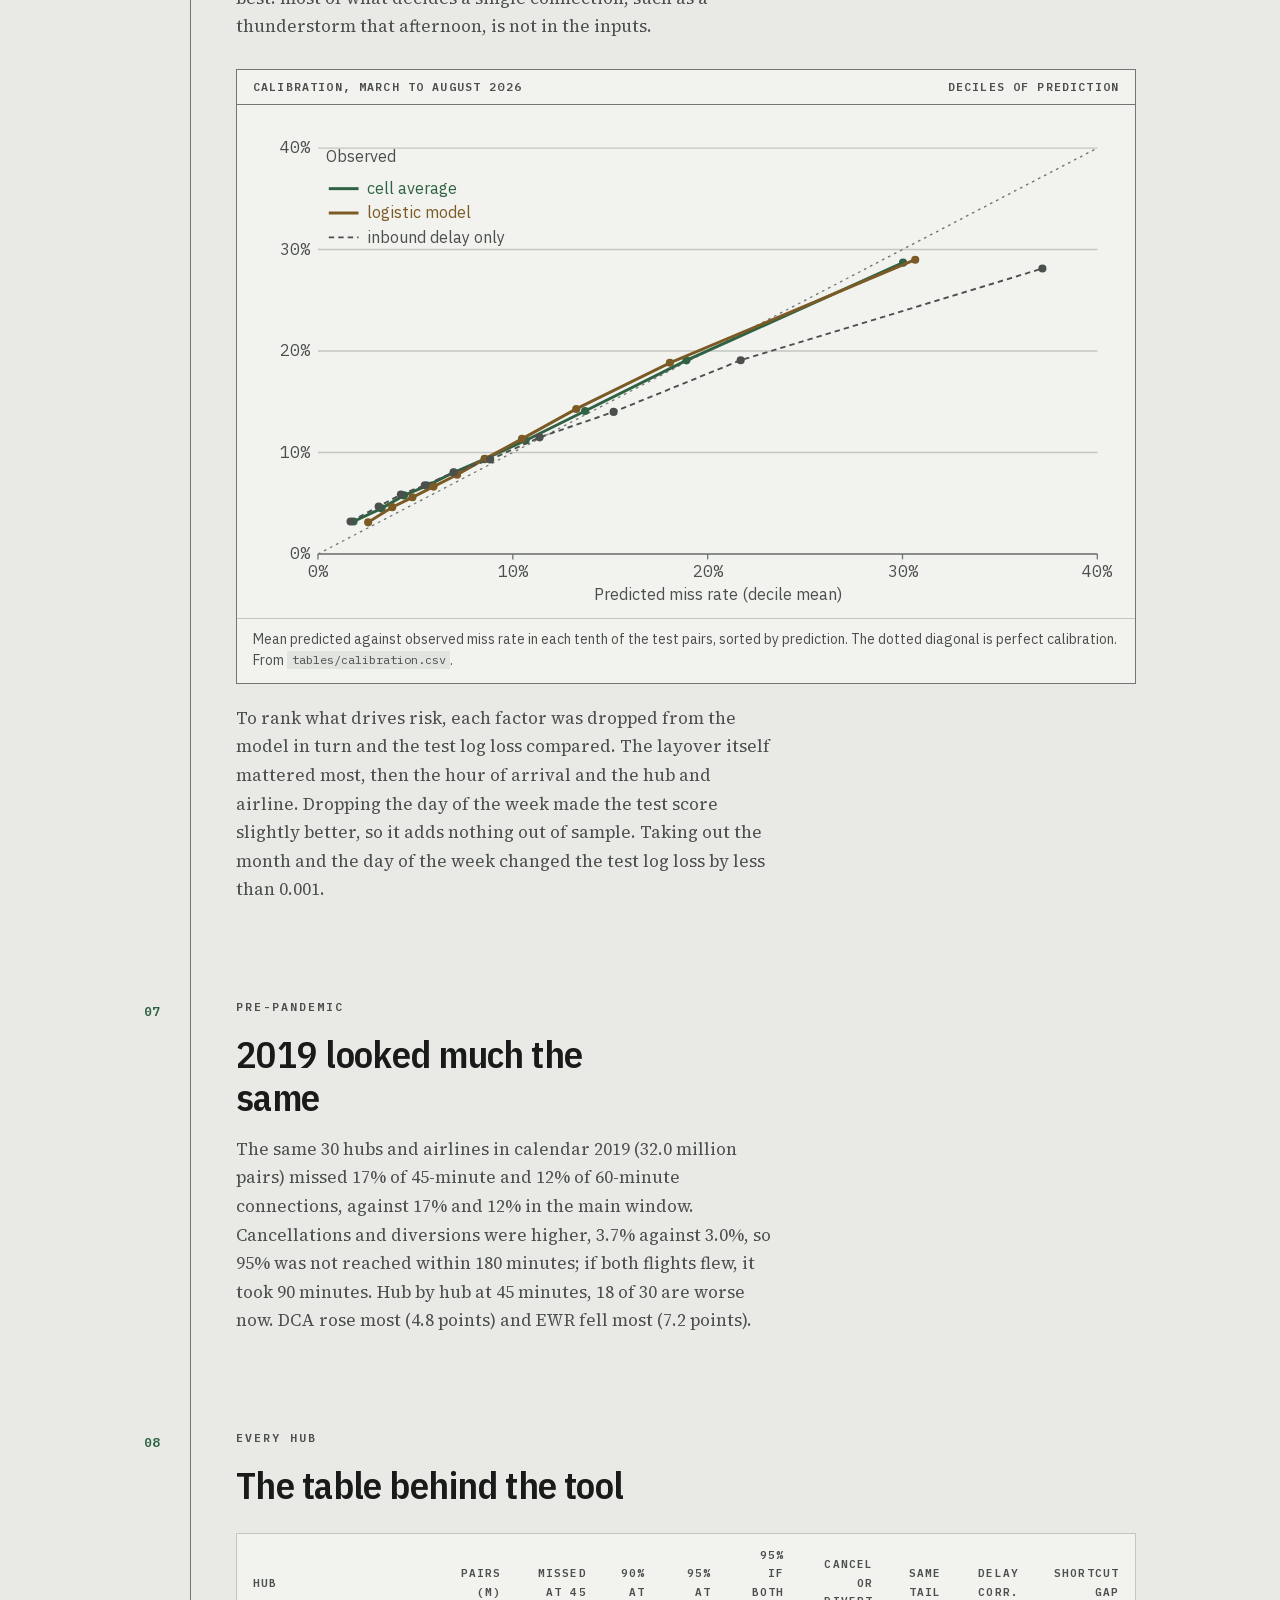
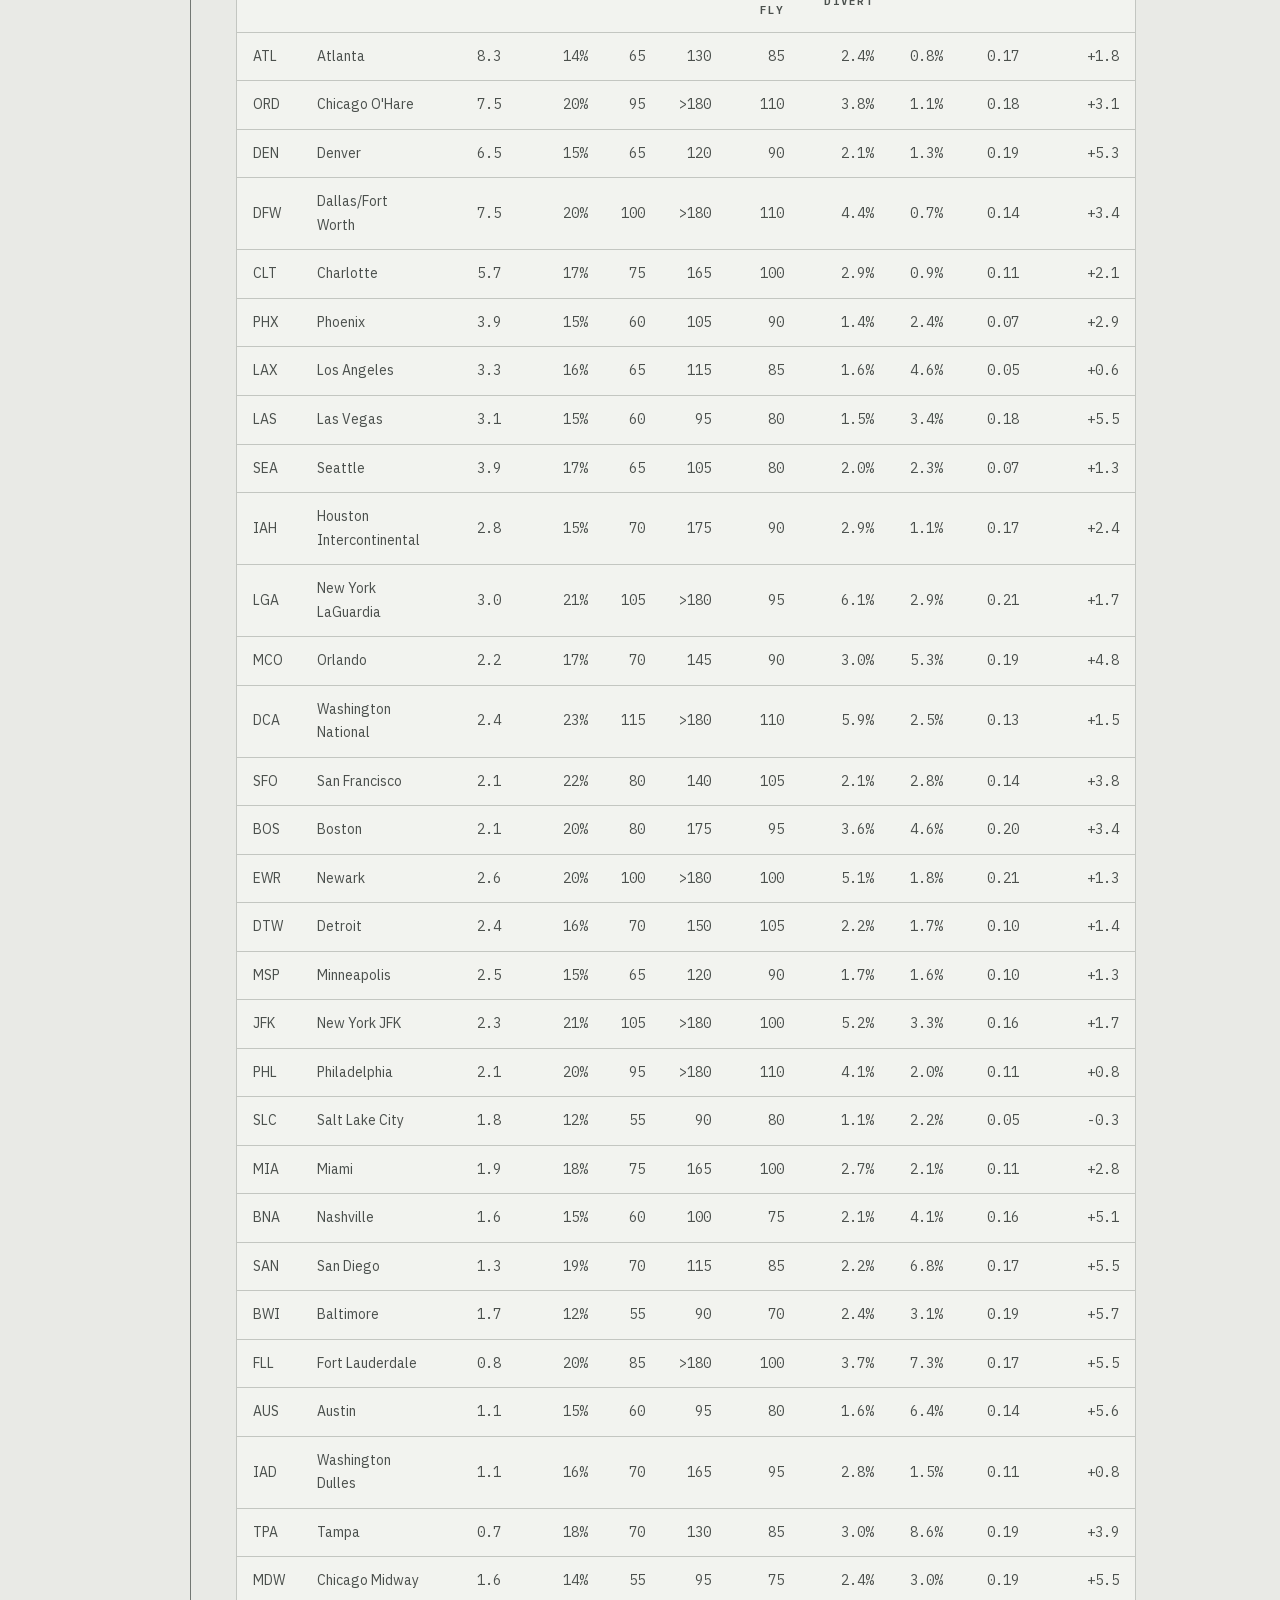
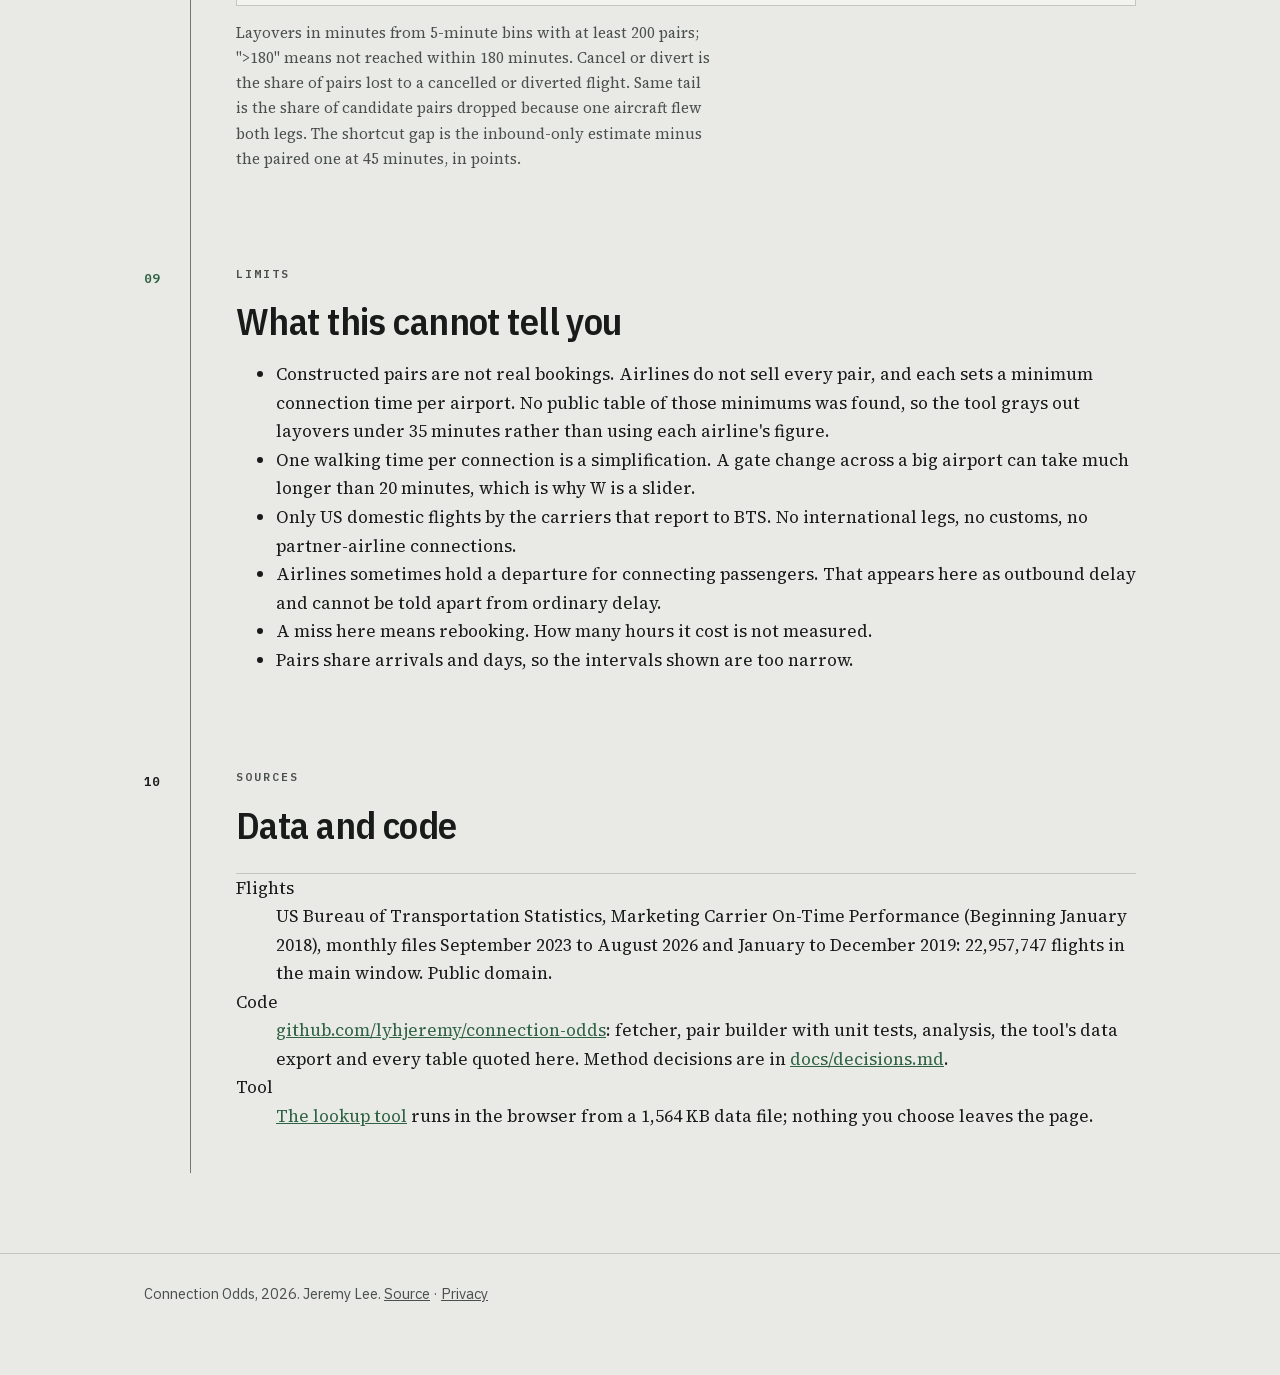
==== commit 6f36d5f3: "Recount bare Sonnet's miss probabilities: 13 too high, 1 too low, 3 within 2 points" ====
--- a/overview/index.html
+++ b/overview/index.html
@@ -412,7 +412,9 @@
       probability as a direct model call for all 24 covered connections. A bare Sonnet call with no tools,
       given 20 of the same itineraries, also got every layover right (23 of 23), so parsing was not where it
       failed. Its miss probabilities were: a median of <b>9.4 points</b> from the model's, within 2 points
-      on 3 of 17, and too high on 14 of 17 (30% for a Detroit connection the model puts at 6.3%).
+      on 3 of 17, more than 2 points too high on 13 (30% for a Detroit connection the model puts at 6.3%),
+      and more than 2 points too low on 1 (25% at Fort Lauderdale, where the model says 30.9%).
+      (Corrected 2026-11-13: an earlier version said too high on 14 of 17, counting a 0.6-point miss twice.)
     </p>
     <p>
       The itineraries are synthetic. They and their expected parses were written by the coding agent
